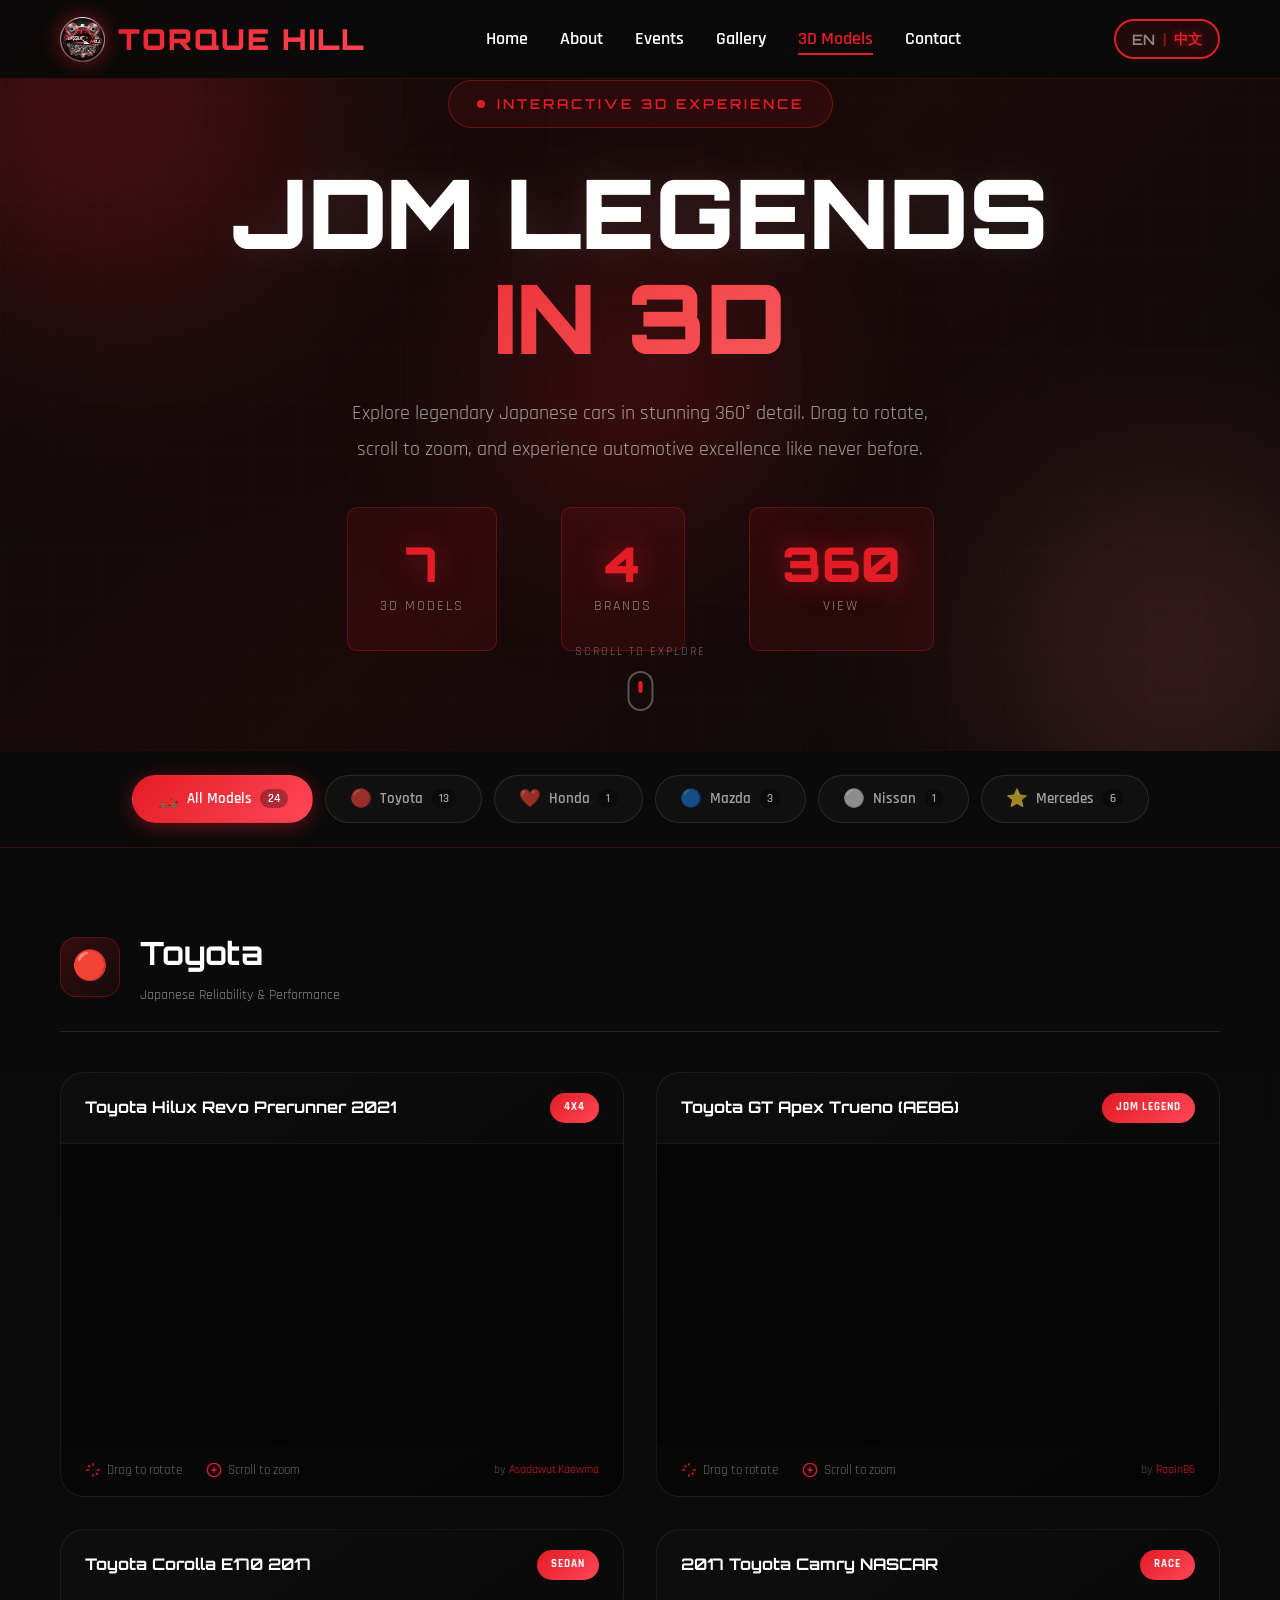
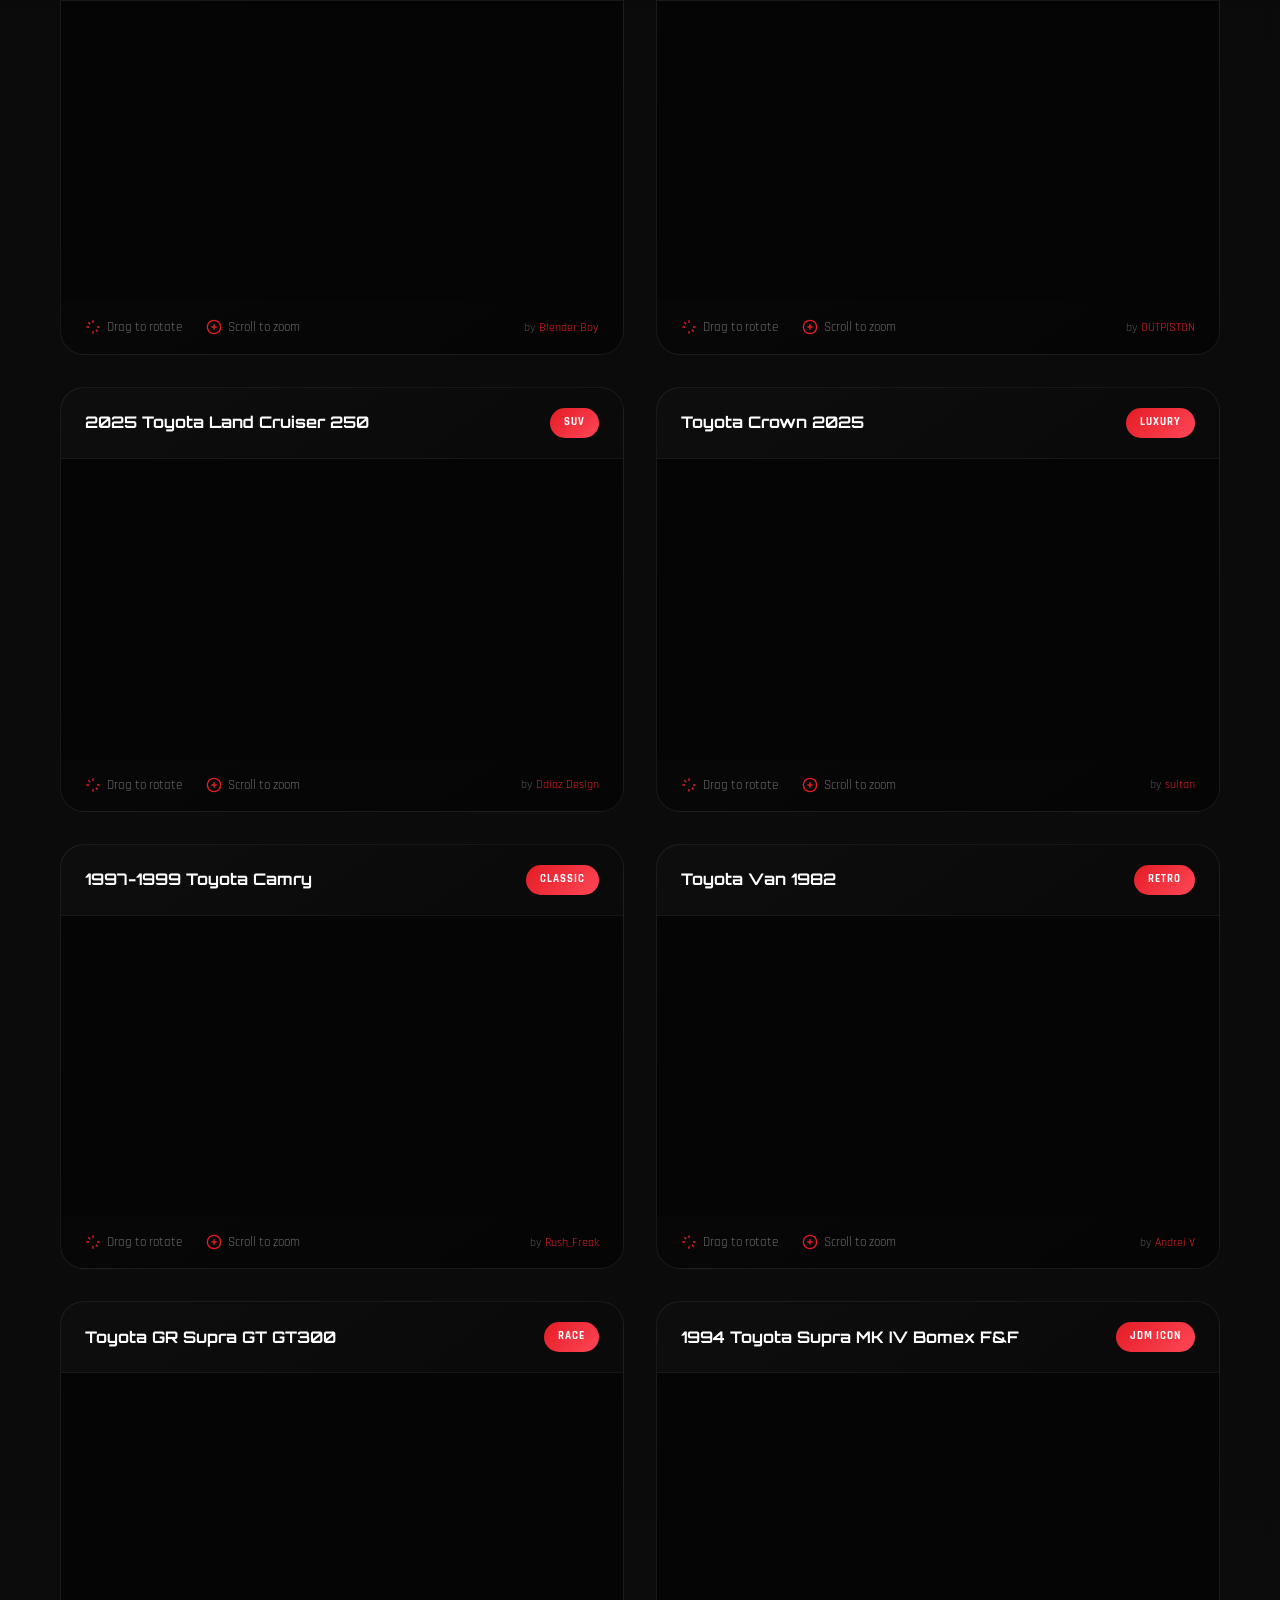
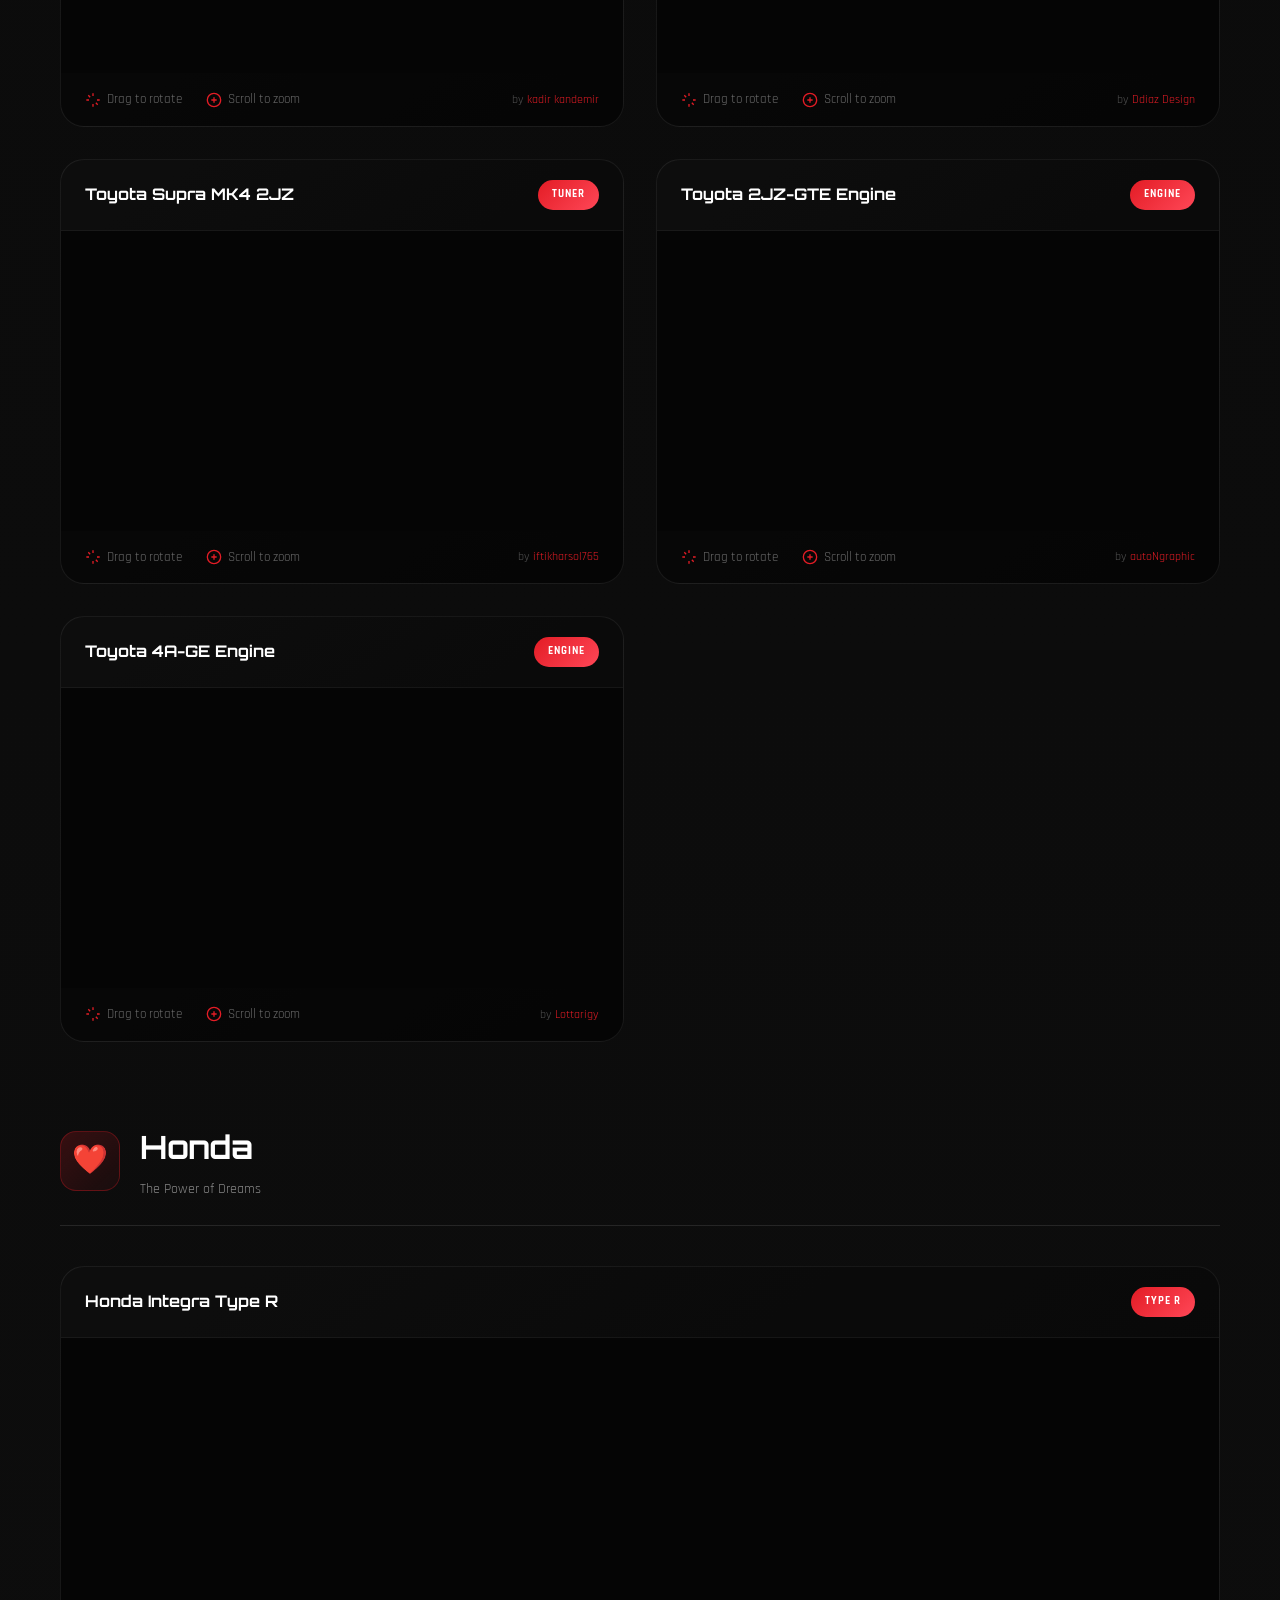
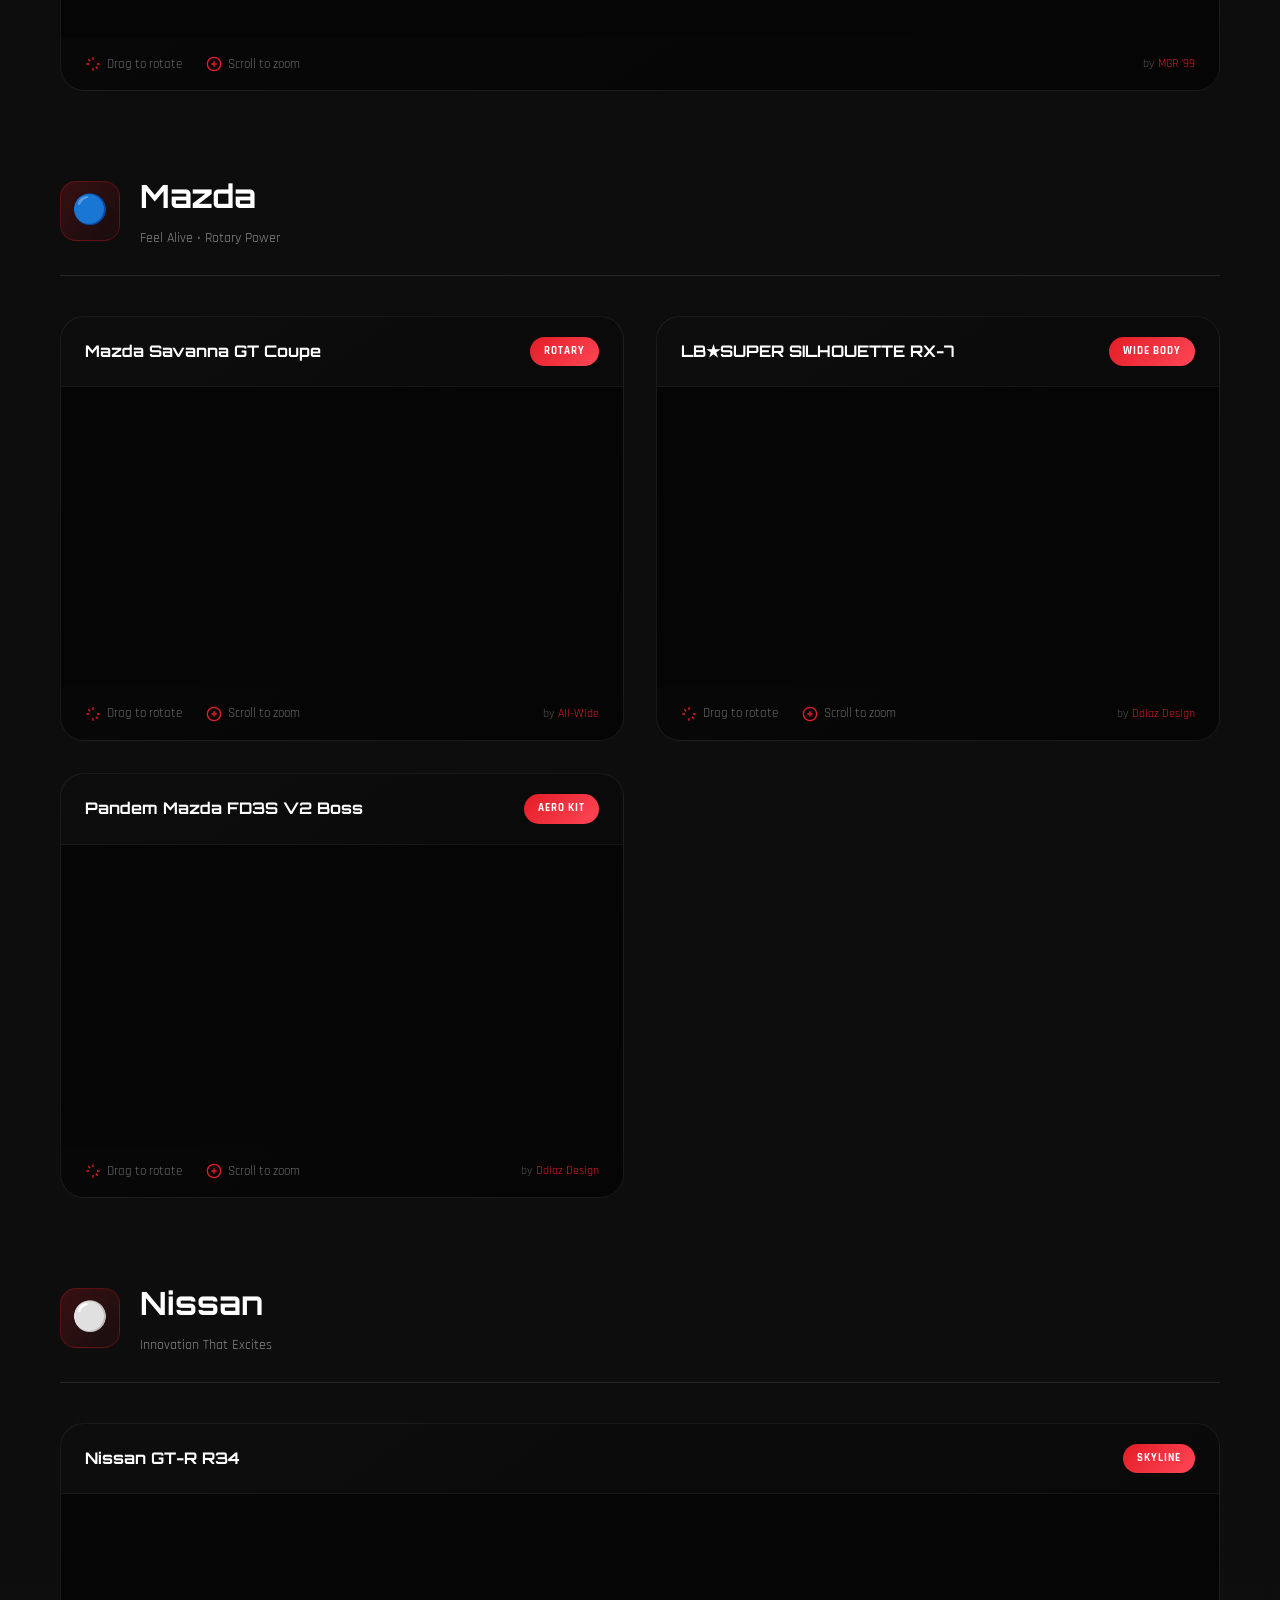
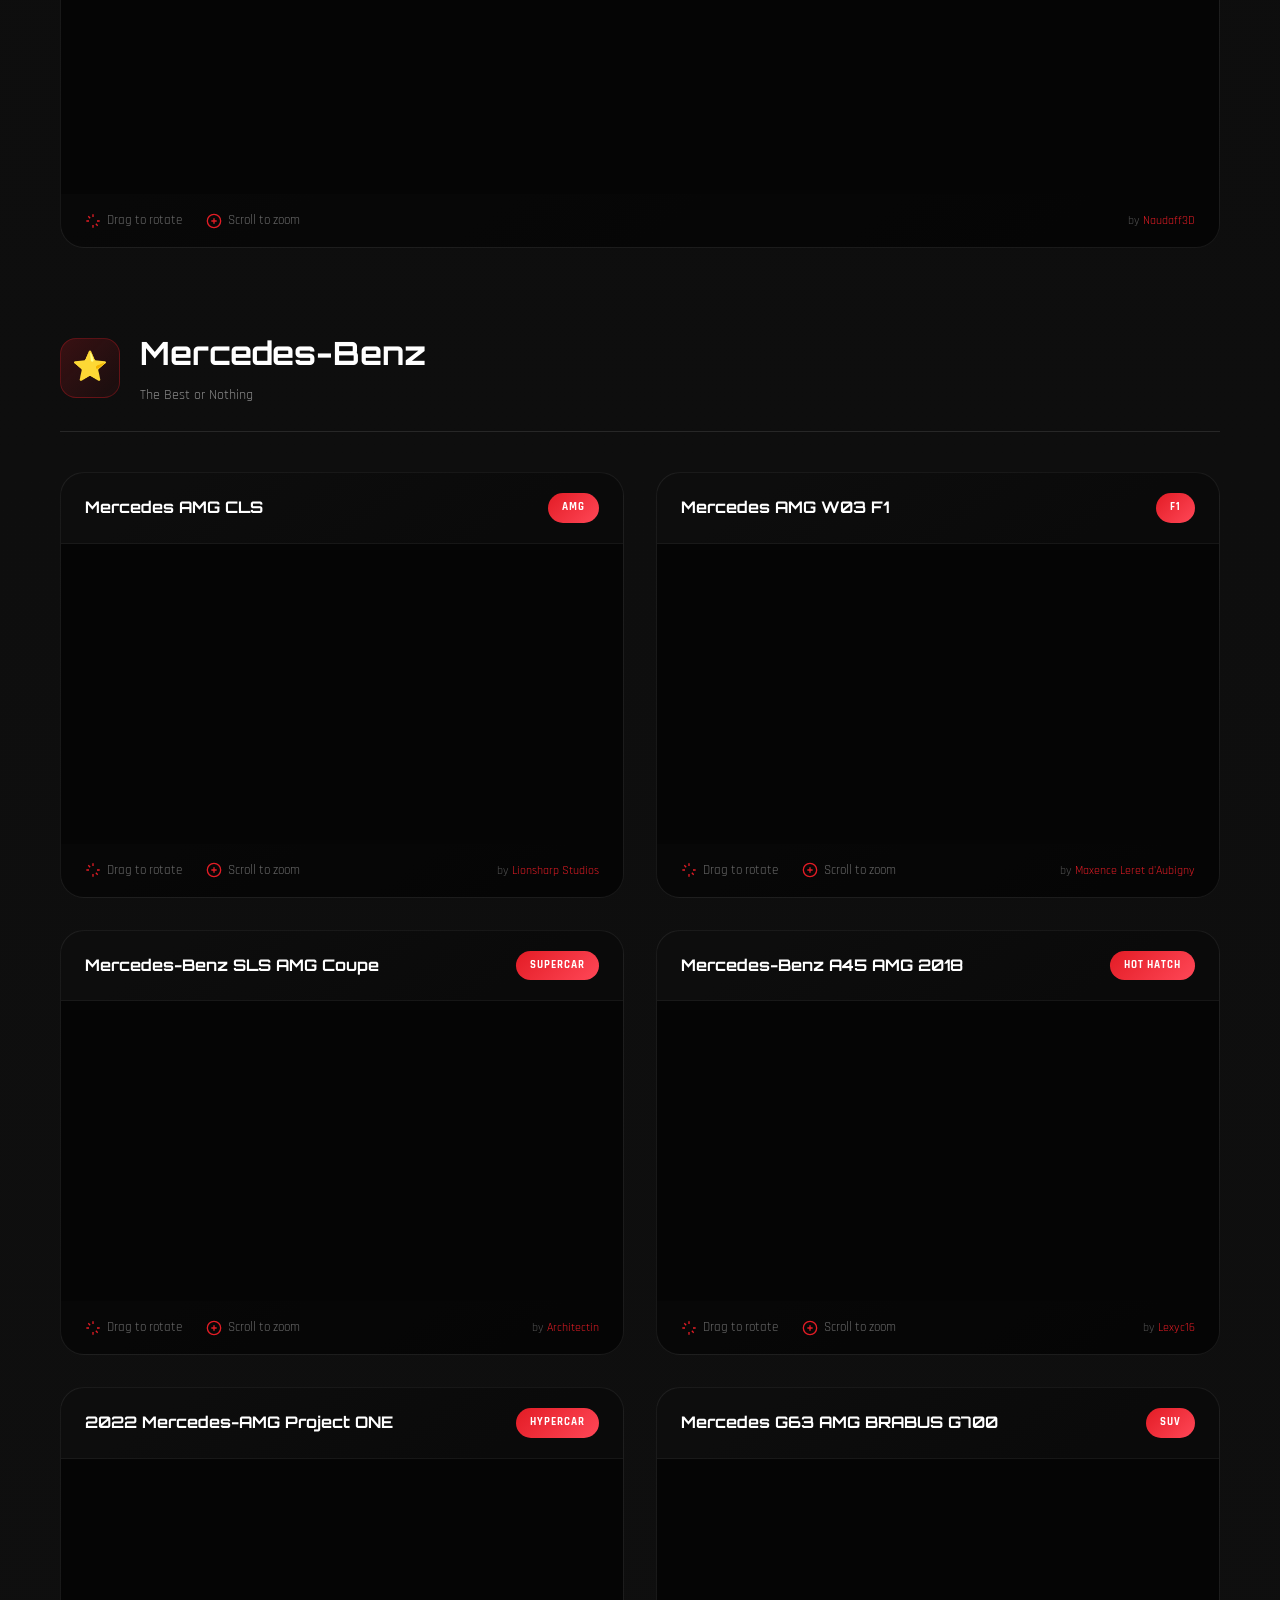
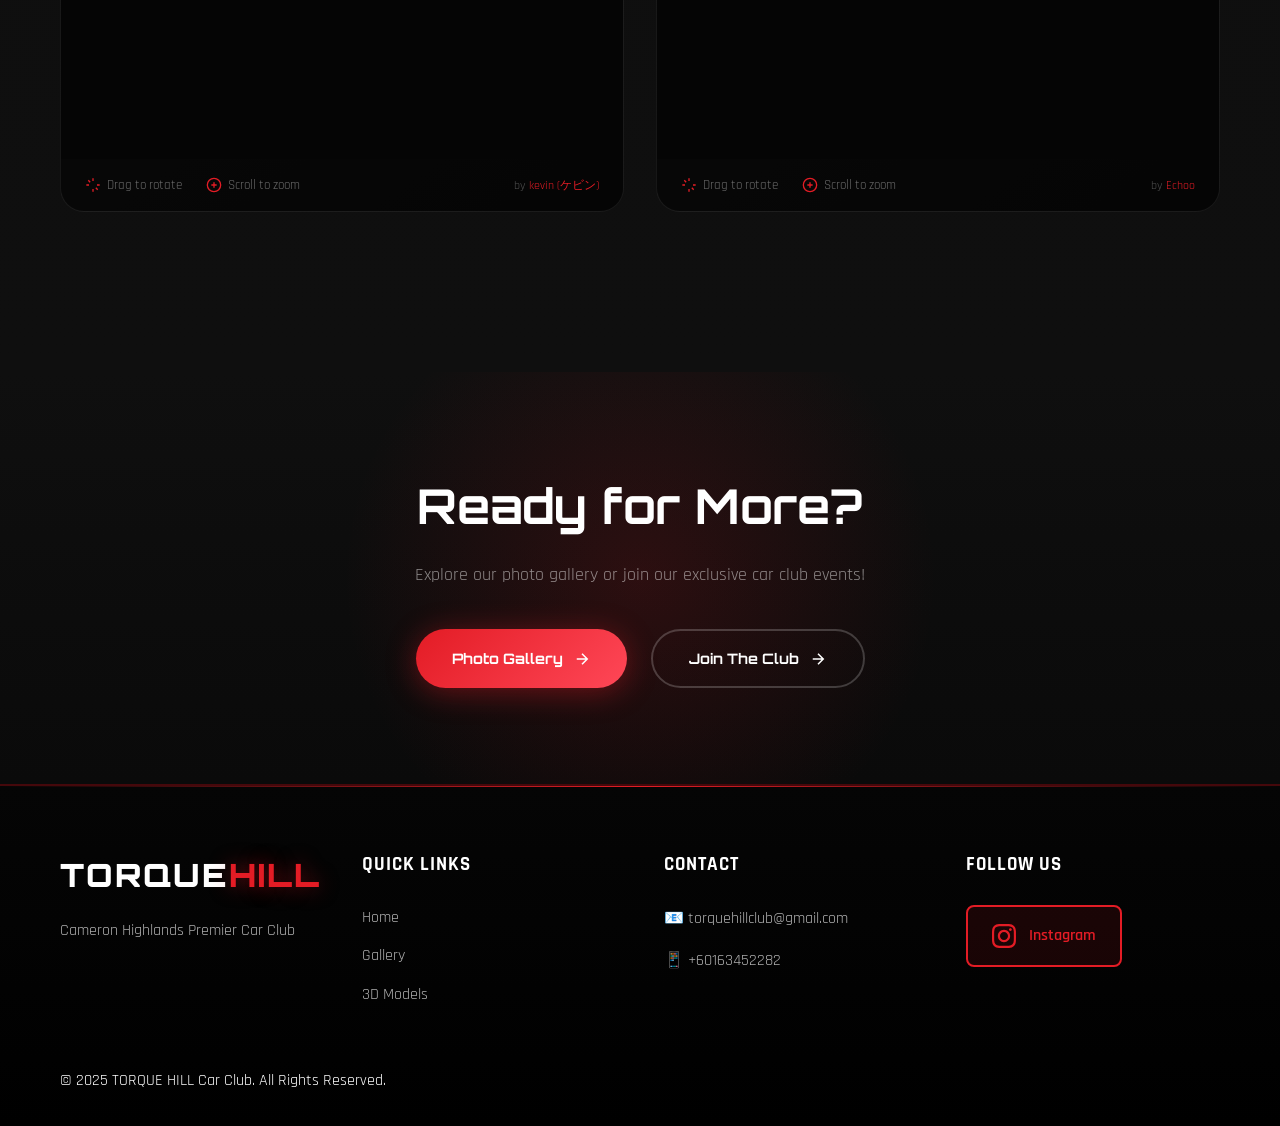
==== 3d-models.html @ bfbdeb3c "Add 24 interactive 3D car models with brand filtering - Added Toyota (13): Hilux, AE86, Corolla, Cam" ====
<!DOCTYPE html>
<html lang="en">
<head>
    <meta charset="UTF-8">
    <meta name="viewport" content="width=device-width, initial-scale=1.0">
    
    <!-- SEO Meta Tags -->
    <title>3D Car Showcase - TORQUE HILL | Cameron Highlands Car Club</title>
    <meta name="description" content="Explore our interactive 3D car models collection. View Toyota, Honda, Mazda, Nissan and more JDM legends in 360° view.">
    <meta name="keywords" content="3D car models, JDM cars, Toyota, Honda, Mazda, Nissan, Torque Hill, Cameron Highlands">
    <meta name="author" content="TORQUE HILL Car Club">
    
    <link rel="icon" type="image/svg+xml" href="favicon.svg">
    <link rel="stylesheet" href="styles.css">
    <link rel="preconnect" href="https://fonts.googleapis.com">
    <link rel="preconnect" href="https://fonts.gstatic.com" crossorigin>
    <link href="https://fonts.googleapis.com/css2?family=Orbitron:wght@400;700;900&family=Rajdhani:wght@300;400;600;700&display=swap" rel="stylesheet">
    
    <style>
        /* 3D Models Page Specific Styles */
        .models-page-hero {
            position: relative;
            min-height: 80vh;
            display: flex;
            align-items: center;
            justify-content: center;
            background: linear-gradient(135deg, #0a0a0a 0%, #1a0a0a 50%, #0a0a0a 100%);
            overflow: hidden;
            padding-top: 80px;
        }

        .hero-cyber-grid {
            position: absolute;
            top: 0;
            left: 0;
            width: 100%;
            height: 100%;
            background-image: 
                linear-gradient(rgba(227, 28, 37, 0.03) 1px, transparent 1px),
                linear-gradient(90deg, rgba(227, 28, 37, 0.03) 1px, transparent 1px);
            background-size: 50px 50px;
            animation: gridMove 20s linear infinite;
            perspective: 500px;
        }

        @keyframes gridMove {
            0% { transform: translateY(0); }
            100% { transform: translateY(50px); }
        }

        .hero-glow-orbs {
            position: absolute;
            top: 0;
            left: 0;
            width: 100%;
            height: 100%;
            pointer-events: none;
        }

        .glow-orb {
            position: absolute;
            border-radius: 50%;
            filter: blur(100px);
            animation: orbFloat 15s ease-in-out infinite;
        }

        .glow-orb-1 {
            width: 600px;
            height: 600px;
            background: radial-gradient(circle, rgba(227, 28, 37, 0.4) 0%, transparent 70%);
            top: -200px;
            left: -200px;
        }

        .glow-orb-2 {
            width: 500px;
            height: 500px;
            background: radial-gradient(circle, rgba(255, 107, 107, 0.3) 0%, transparent 70%);
            bottom: -150px;
            right: -150px;
            animation-delay: -5s;
        }

        .glow-orb-3 {
            width: 300px;
            height: 300px;
            background: radial-gradient(circle, rgba(227, 28, 37, 0.5) 0%, transparent 70%);
            top: 50%;
            left: 50%;
            transform: translate(-50%, -50%);
            animation: orbPulse 4s ease-in-out infinite;
        }

        @keyframes orbFloat {
            0%, 100% { transform: translate(0, 0) scale(1); }
            33% { transform: translate(30px, -30px) scale(1.1); }
            66% { transform: translate(-20px, 20px) scale(0.9); }
        }

        @keyframes orbPulse {
            0%, 100% { opacity: 0.5; transform: translate(-50%, -50%) scale(1); }
            50% { opacity: 0.8; transform: translate(-50%, -50%) scale(1.2); }
        }

        .hero-content-wrapper {
            position: relative;
            z-index: 10;
            text-align: center;
            padding: 0 20px;
        }

        .hero-eyebrow {
            display: inline-flex;
            align-items: center;
            gap: 12px;
            padding: 12px 28px;
            background: rgba(227, 28, 37, 0.1);
            border: 1px solid rgba(227, 28, 37, 0.4);
            border-radius: 100px;
            margin-bottom: 2rem;
            animation: fadeInDown 0.8s ease;
        }

        .eyebrow-dot {
            width: 8px;
            height: 8px;
            background: #e31c25;
            border-radius: 50%;
            animation: dotPulse 2s ease-in-out infinite;
        }

        @keyframes dotPulse {
            0%, 100% { opacity: 1; transform: scale(1); }
            50% { opacity: 0.5; transform: scale(1.3); }
        }

        .hero-eyebrow span {
            font-family: 'Orbitron', sans-serif;
            font-size: 0.85rem;
            font-weight: 600;
            color: #e31c25;
            letter-spacing: 3px;
            text-transform: uppercase;
        }

        .hero-main-title {
            font-family: 'Orbitron', sans-serif;
            font-size: clamp(3rem, 8vw, 6rem);
            font-weight: 900;
            line-height: 1.1;
            margin-bottom: 1.5rem;
            animation: fadeInUp 0.8s ease 0.2s backwards;
        }

        .hero-main-title .line-1 {
            display: block;
            color: #fff;
            text-shadow: 0 0 40px rgba(255, 255, 255, 0.1);
        }

        .hero-main-title .line-2 {
            display: block;
            background: linear-gradient(135deg, #e31c25 0%, #ff6b6b 50%, #e31c25 100%);
            -webkit-background-clip: text;
            -webkit-text-fill-color: transparent;
            background-clip: text;
            background-size: 200% auto;
            animation: gradientShift 3s ease-in-out infinite;
        }

        @keyframes gradientShift {
            0%, 100% { background-position: 0% center; }
            50% { background-position: 100% center; }
        }

        .hero-description {
            font-size: 1.25rem;
            color: rgba(255, 255, 255, 0.6);
            max-width: 600px;
            margin: 0 auto 2.5rem;
            line-height: 1.8;
            animation: fadeInUp 0.8s ease 0.4s backwards;
        }

        .hero-stats {
            display: flex;
            justify-content: center;
            gap: 4rem;
            animation: fadeInUp 0.8s ease 0.6s backwards;
        }

        .stat-item {
            text-align: center;
        }

        .stat-number {
            font-family: 'Orbitron', sans-serif;
            font-size: 3rem;
            font-weight: 900;
            color: #e31c25;
            line-height: 1;
            text-shadow: 0 0 30px rgba(227, 28, 37, 0.5);
        }

        .stat-label {
            font-size: 0.85rem;
            color: rgba(255, 255, 255, 0.5);
            text-transform: uppercase;
            letter-spacing: 2px;
            margin-top: 8px;
        }

        .scroll-indicator-3d {
            position: absolute;
            bottom: 40px;
            left: 50%;
            transform: translateX(-50%);
            display: flex;
            flex-direction: column;
            align-items: center;
            gap: 10px;
            animation: bounce 2s ease-in-out infinite;
        }

        .scroll-indicator-3d span {
            font-size: 0.75rem;
            color: rgba(255, 255, 255, 0.4);
            text-transform: uppercase;
            letter-spacing: 2px;
        }

        .scroll-indicator-3d .mouse {
            width: 26px;
            height: 40px;
            border: 2px solid rgba(255, 255, 255, 0.3);
            border-radius: 20px;
            position: relative;
        }

        .scroll-indicator-3d .wheel {
            width: 4px;
            height: 8px;
            background: #e31c25;
            border-radius: 2px;
            position: absolute;
            top: 8px;
            left: 50%;
            transform: translateX(-50%);
            animation: scrollWheel 2s ease-in-out infinite;
        }

        @keyframes scrollWheel {
            0%, 100% { opacity: 1; transform: translateX(-50%) translateY(0); }
            50% { opacity: 0.3; transform: translateX(-50%) translateY(10px); }
        }

        @keyframes bounce {
            0%, 100% { transform: translateX(-50%) translateY(0); }
            50% { transform: translateX(-50%) translateY(-10px); }
        }

        /* Filter Section */
        .filter-section {
            padding: 0;
            background: #0a0a0a;
            position: sticky;
            top: 70px;
            z-index: 100;
            border-bottom: 1px solid rgba(227, 28, 37, 0.2);
        }

        .filter-container {
            display: flex;
            justify-content: center;
            padding: 1.5rem 0;
            overflow-x: auto;
            -webkit-overflow-scrolling: touch;
        }

        .filter-container::-webkit-scrollbar {
            display: none;
        }

        .filter-pills {
            display: flex;
            gap: 12px;
            padding: 0 20px;
        }

        .filter-pill {
            display: flex;
            align-items: center;
            gap: 8px;
            padding: 12px 24px;
            background: rgba(255, 255, 255, 0.03);
            border: 1px solid rgba(255, 255, 255, 0.1);
            border-radius: 100px;
            color: rgba(255, 255, 255, 0.6);
            font-family: 'Rajdhani', sans-serif;
            font-size: 0.95rem;
            font-weight: 600;
            cursor: pointer;
            transition: all 0.3s ease;
            white-space: nowrap;
        }

        .filter-pill:hover {
            background: rgba(227, 28, 37, 0.1);
            border-color: rgba(227, 28, 37, 0.3);
            color: #fff;
        }

        .filter-pill.active {
            background: linear-gradient(135deg, #e31c25, #ff4757);
            border-color: transparent;
            color: #fff;
            box-shadow: 0 4px 20px rgba(227, 28, 37, 0.4);
        }

        .filter-pill .pill-icon {
            font-size: 1.1rem;
        }

        .filter-pill .pill-count {
            padding: 2px 8px;
            background: rgba(0, 0, 0, 0.3);
            border-radius: 20px;
            font-size: 0.75rem;
        }

        /* Models Showcase Section */
        .models-showcase {
            padding: 5rem 0;
            background: linear-gradient(180deg, #0a0a0a 0%, #0f0f0f 100%);
            min-height: 100vh;
        }

        .brand-category {
            margin-bottom: 5rem;
            animation: fadeInUp 0.6s ease backwards;
        }

        .brand-header {
            display: flex;
            align-items: center;
            gap: 20px;
            margin-bottom: 2.5rem;
            padding-bottom: 1.5rem;
            border-bottom: 1px solid rgba(255, 255, 255, 0.1);
        }

        .brand-icon {
            width: 60px;
            height: 60px;
            display: flex;
            align-items: center;
            justify-content: center;
            background: linear-gradient(135deg, rgba(227, 28, 37, 0.2), rgba(227, 28, 37, 0.05));
            border: 1px solid rgba(227, 28, 37, 0.3);
            border-radius: 16px;
            font-size: 1.8rem;
        }

        .brand-info h2 {
            font-family: 'Orbitron', sans-serif;
            font-size: 2rem;
            font-weight: 700;
            color: #fff;
            margin-bottom: 5px;
        }

        .brand-info p {
            font-size: 0.9rem;
            color: rgba(255, 255, 255, 0.5);
        }

        .models-flex {
            display: grid;
            grid-template-columns: repeat(auto-fit, minmax(500px, 1fr));
            gap: 2rem;
        }

        .model-showcase-card {
            position: relative;
            background: linear-gradient(145deg, rgba(20, 20, 20, 0.9), rgba(10, 10, 10, 0.9));
            border-radius: 24px;
            overflow: hidden;
            border: 1px solid rgba(255, 255, 255, 0.05);
            transition: all 0.5s cubic-bezier(0.4, 0, 0.2, 1);
        }

        .model-showcase-card::before {
            content: '';
            position: absolute;
            top: 0;
            left: 0;
            right: 0;
            height: 3px;
            background: linear-gradient(90deg, transparent, #e31c25, transparent);
            opacity: 0;
            transition: opacity 0.3s ease;
        }

        .model-showcase-card:hover {
            transform: translateY(-8px);
            border-color: rgba(227, 28, 37, 0.3);
            box-shadow: 
                0 25px 50px rgba(0, 0, 0, 0.5),
                0 0 100px rgba(227, 28, 37, 0.1);
        }

        .model-showcase-card:hover::before {
            opacity: 1;
        }

        .card-top-bar {
            display: flex;
            justify-content: space-between;
            align-items: center;
            padding: 1.25rem 1.5rem;
            background: rgba(0, 0, 0, 0.3);
            border-bottom: 1px solid rgba(255, 255, 255, 0.05);
        }

        .card-title {
            font-family: 'Orbitron', sans-serif;
            font-size: 1rem;
            font-weight: 700;
            color: #fff;
        }

        .card-badge {
            padding: 6px 14px;
            background: linear-gradient(135deg, #e31c25, #ff4757);
            border-radius: 100px;
            font-size: 0.7rem;
            font-weight: 700;
            color: #fff;
            text-transform: uppercase;
            letter-spacing: 1px;
        }

        .card-viewer {
            position: relative;
            height: 300px;
            background: #050505;
        }

        .card-viewer iframe {
            width: 100%;
            height: 100%;
            border: none;
        }

        .card-bottom-bar {
            display: flex;
            justify-content: space-between;
            align-items: center;
            padding: 1rem 1.5rem;
            background: rgba(0, 0, 0, 0.5);
        }

        .interaction-hints {
            display: flex;
            gap: 1.5rem;
        }

        .hint {
            display: flex;
            align-items: center;
            gap: 6px;
            font-size: 0.8rem;
            color: rgba(255, 255, 255, 0.4);
        }

        .hint svg {
            width: 16px;
            height: 16px;
            stroke: #e31c25;
        }

        .model-credit-link {
            font-size: 0.75rem;
            color: rgba(255, 255, 255, 0.3);
        }

        .model-credit-link a {
            color: #e31c25;
            text-decoration: none;
            transition: color 0.3s ease;
        }

        .model-credit-link a:hover {
            color: #ff6b6b;
        }

        /* CTA Section */
        .models-cta-section {
            padding: 6rem 0;
            background: linear-gradient(180deg, #0f0f0f 0%, #0a0a0a 100%);
            position: relative;
            overflow: hidden;
        }

        .cta-glow {
            position: absolute;
            width: 600px;
            height: 600px;
            background: radial-gradient(circle, rgba(227, 28, 37, 0.15) 0%, transparent 70%);
            top: 50%;
            left: 50%;
            transform: translate(-50%, -50%);
            pointer-events: none;
        }

        .cta-wrapper {
            position: relative;
            z-index: 2;
            text-align: center;
        }

        .cta-wrapper h2 {
            font-family: 'Orbitron', sans-serif;
            font-size: clamp(2rem, 4vw, 3rem);
            font-weight: 700;
            color: #fff;
            margin-bottom: 1rem;
        }

        .cta-wrapper p {
            font-size: 1.1rem;
            color: rgba(255, 255, 255, 0.5);
            margin-bottom: 2.5rem;
        }

        .cta-links {
            display: flex;
            justify-content: center;
            gap: 1.5rem;
            flex-wrap: wrap;
        }

        .cta-link {
            display: inline-flex;
            align-items: center;
            gap: 10px;
            padding: 16px 36px;
            border-radius: 100px;
            font-family: 'Orbitron', sans-serif;
            font-size: 0.9rem;
            font-weight: 700;
            text-decoration: none;
            transition: all 0.4s ease;
        }

        .cta-link-primary {
            background: linear-gradient(135deg, #e31c25, #ff4757);
            color: #fff;
            box-shadow: 0 4px 30px rgba(227, 28, 37, 0.4);
        }

        .cta-link-primary:hover {
            transform: translateY(-3px);
            box-shadow: 0 8px 40px rgba(227, 28, 37, 0.5);
        }

        .cta-link-secondary {
            background: transparent;
            border: 2px solid rgba(255, 255, 255, 0.2);
            color: #fff;
        }

        .cta-link-secondary:hover {
            border-color: #e31c25;
            background: rgba(227, 28, 37, 0.1);
        }

        .cta-link svg {
            width: 18px;
            height: 18px;
            transition: transform 0.3s ease;
        }

        .cta-link:hover svg {
            transform: translateX(4px);
        }

        /* Responsive */
        @media (max-width: 1024px) {
            .models-flex {
                grid-template-columns: 1fr;
            }
        }

        @media (max-width: 768px) {
            .hero-stats {
                gap: 2rem;
            }
            
            .stat-number {
                font-size: 2rem;
            }
            
            .models-flex {
                grid-template-columns: 1fr;
            }
            
            .card-viewer {
                height: 250px;
            }
            
            .interaction-hints {
                display: none;
            }
            
            .filter-pill {
                padding: 10px 18px;
                font-size: 0.85rem;
            }
        }

        @keyframes fadeInDown {
            from {
                opacity: 0;
                transform: translateY(-30px);
            }
            to {
                opacity: 1;
                transform: translateY(0);
            }
        }

        @keyframes fadeInUp {
            from {
                opacity: 0;
                transform: translateY(30px);
            }
            to {
                opacity: 1;
                transform: translateY(0);
            }
        }
    </style>
</head>
<body>
    <!-- Navigation -->
    <nav class="navbar">
        <div class="container">
            <div class="nav-brand">
                <img src="media/torque.png" alt="Torque Hill Logo" class="logo">
                <span>TORQUE HILL</span>
            </div>
            <ul class="nav-menu">
                <li><a href="index.html" data-en="Home" data-zh="首页">Home</a></li>
                <li><a href="index.html#about" data-en="About" data-zh="关于">About</a></li>
                <li><a href="index.html#events" data-en="Events" data-zh="活动">Events</a></li>
                <li><a href="gallery.html" data-en="Gallery" data-zh="画廊">Gallery</a></li>
                <li><a href="3d-models.html" class="active" data-en="3D Models" data-zh="3D模型">3D Models</a></li>
                <li><a href="index.html#contact" data-en="Contact" data-zh="联系">Contact</a></li>
            </ul>
            <div class="nav-controls">
                <button class="language-toggle" id="langToggle" aria-label="Toggle Language">
                    <span class="lang-text">EN</span>
                    <span class="lang-separator">|</span>
                    <span class="lang-text active">中文</span>
                </button>
                <div class="hamburger">
                    <span></span>
                    <span></span>
                    <span></span>
                </div>
            </div>
        </div>
    </nav>

    <!-- Hero Section -->
    <section class="models-page-hero">
        <div class="hero-cyber-grid"></div>
        <div class="hero-glow-orbs">
            <div class="glow-orb glow-orb-1"></div>
            <div class="glow-orb glow-orb-2"></div>
            <div class="glow-orb glow-orb-3"></div>
        </div>
        
        <div class="hero-content-wrapper">
            <div class="hero-eyebrow">
                <span class="eyebrow-dot"></span>
                <span data-en="INTERACTIVE 3D EXPERIENCE" data-zh="互动3D体验">INTERACTIVE 3D EXPERIENCE</span>
            </div>
            
            <h1 class="hero-main-title">
                <span class="line-1" data-en="JDM LEGENDS" data-zh="JDM传奇">JDM LEGENDS</span>
                <span class="line-2" data-en="IN 3D" data-zh="3D展示">IN 3D</span>
            </h1>
            
            <p class="hero-description" data-en="Explore legendary Japanese cars in stunning 360° detail. Drag to rotate, scroll to zoom, and experience automotive excellence like never before." data-zh="以惊人的360°细节探索传奇日本汽车。拖动旋转，滚动缩放，体验前所未有的汽车卓越。">
                Explore legendary Japanese cars in stunning 360° detail. Drag to rotate, scroll to zoom, and experience automotive excellence like never before.
            </p>
            
            <div class="hero-stats">
                <div class="stat-item">
                    <div class="stat-number">7</div>
                    <div class="stat-label" data-en="3D Models" data-zh="3D模型">3D Models</div>
                </div>
                <div class="stat-item">
                    <div class="stat-number">4</div>
                    <div class="stat-label" data-en="Brands" data-zh="品牌">Brands</div>
                </div>
                <div class="stat-item">
                    <div class="stat-number">360°</div>
                    <div class="stat-label" data-en="View" data-zh="视角">View</div>
                </div>
            </div>
        </div>
        
        <div class="scroll-indicator-3d">
            <span data-en="Scroll to explore" data-zh="向下滚动探索">Scroll to explore</span>
            <div class="mouse">
                <div class="wheel"></div>
            </div>
        </div>
    </section>

    <!-- Filter Section -->
    <section class="filter-section">
        <div class="filter-container">
            <div class="filter-pills">
                <button class="filter-pill active" data-filter="all">
                    <span class="pill-icon">🏎️</span>
                    <span data-en="All Models" data-zh="所有模型">All Models</span>
                    <span class="pill-count">24</span>
                </button>
                <button class="filter-pill" data-filter="toyota">
                    <span class="pill-icon">🔴</span>
                    <span>Toyota</span>
                    <span class="pill-count">13</span>
                </button>
                <button class="filter-pill" data-filter="honda">
                    <span class="pill-icon">❤️</span>
                    <span>Honda</span>
                    <span class="pill-count">1</span>
                </button>
                <button class="filter-pill" data-filter="mazda">
                    <span class="pill-icon">🔵</span>
                    <span>Mazda</span>
                    <span class="pill-count">3</span>
                </button>
                <button class="filter-pill" data-filter="nissan">
                    <span class="pill-icon">⚪</span>
                    <span>Nissan</span>
                    <span class="pill-count">1</span>
                </button>
                <button class="filter-pill" data-filter="mercedes">
                    <span class="pill-icon">⭐</span>
                    <span>Mercedes</span>
                    <span class="pill-count">6</span>
                </button>
            </div>
        </div>
    </section>

    <!-- Models Showcase -->
    <section class="models-showcase">
        <div class="container">
            
            <!-- Toyota -->
            <div class="brand-category" data-brand="toyota">
                <div class="brand-header">
                    <div class="brand-icon">🔴</div>
                    <div class="brand-info">
                        <h2>Toyota</h2>
                        <p data-en="Japanese Reliability & Performance" data-zh="日本可靠性与性能">Japanese Reliability & Performance</p>
                    </div>
                </div>
                <div class="models-flex">
                    <!-- Hilux -->
                    <div class="model-showcase-card" data-brand="toyota">
                        <div class="card-top-bar">
                            <span class="card-title">Toyota Hilux Revo Prerunner 2021</span>
                            <span class="card-badge">4x4</span>
                        </div>
                        <div class="card-viewer">
                            <iframe 
                                title="Toyota Hilux" 
                                loading="lazy"
                                allow="autoplay; fullscreen; xr-spatial-tracking" 
                                src="https://sketchfab.com/models/04ae6d8e07e84f55a9e1d7e3261be171/embed?autospin=1&autostart=1&preload=1&ui_theme=dark&ui_infos=0&ui_controls=0&ui_stop=0&ui_inspector=0&ui_watermark_link=0&ui_watermark=0&ui_hint=0&ui_ar=0&ui_help=0&ui_settings=0&ui_vr=0&ui_fullscreen=0&ui_annotations=0&dnt=1">
                            </iframe>
                        </div>
                        <div class="card-bottom-bar">
                            <div class="interaction-hints">
                                <span class="hint">
                                    <svg viewBox="0 0 24 24" fill="none" stroke="currentColor" stroke-width="2"><path d="M12 2v4M12 18v4M4.93 4.93l2.83 2.83M16.24 16.24l2.83 2.83M2 12h4M18 12h4"/></svg>
                                    Drag to rotate
                                </span>
                                <span class="hint">
                                    <svg viewBox="0 0 24 24" fill="none" stroke="currentColor" stroke-width="2"><circle cx="12" cy="12" r="10"/><path d="M12 8v8M8 12h8"/></svg>
                                    Scroll to zoom
                                </span>
                            </div>
                            <span class="model-credit-link">by <a href="https://sketchfab.com/Asadawut.Kaewma" target="_blank">Asadawut.Kaewma</a></span>
                        </div>
                    </div>

                    <!-- AE86 -->
                    <div class="model-showcase-card" data-brand="toyota">
                        <div class="card-top-bar">
                            <span class="card-title">Toyota GT Apex Trueno (AE86)</span>
                            <span class="card-badge">JDM Legend</span>
                        </div>
                        <div class="card-viewer">
                            <iframe 
                                title="Toyota AE86" 
                                loading="lazy"
                                allow="autoplay; fullscreen; xr-spatial-tracking" 
                                src="https://sketchfab.com/models/552435085b5a4e20a0e89150c3c0f292/embed?autospin=1&autostart=1&preload=1&ui_theme=dark&ui_infos=0&ui_controls=0&ui_stop=0&ui_inspector=0&ui_watermark_link=0&ui_watermark=0&ui_hint=0&ui_ar=0&ui_help=0&ui_settings=0&ui_vr=0&ui_fullscreen=0&ui_annotations=0&dnt=1">
                            </iframe>
                        </div>
                        <div class="card-bottom-bar">
                            <div class="interaction-hints">
                                <span class="hint">
                                    <svg viewBox="0 0 24 24" fill="none" stroke="currentColor" stroke-width="2"><path d="M12 2v4M12 18v4M4.93 4.93l2.83 2.83M16.24 16.24l2.83 2.83M2 12h4M18 12h4"/></svg>
                                    Drag to rotate
                                </span>
                                <span class="hint">
                                    <svg viewBox="0 0 24 24" fill="none" stroke="currentColor" stroke-width="2"><circle cx="12" cy="12" r="10"/><path d="M12 8v8M8 12h8"/></svg>
                                    Scroll to zoom
                                </span>
                            </div>
                            <span class="model-credit-link">by <a href="https://sketchfab.com/Raain86" target="_blank">Raain86</a></span>
                        </div>
                    </div>

                    <!-- Toyota Corolla E170 2017 -->
                    <div class="model-showcase-card" data-brand="toyota">
                        <div class="card-top-bar">
                            <span class="card-title">Toyota Corolla E170 2017</span>
                            <span class="card-badge">Sedan</span>
                        </div>
                        <div class="card-viewer">
                            <iframe 
                                title="Toyota Corolla E170 2017" 
                                loading="lazy"
                                allow="autoplay; fullscreen; xr-spatial-tracking" 
                                src="https://sketchfab.com/models/d87af59849814c5cb35a0c233f2c2f19/embed?autospin=1&autostart=1&preload=1&ui_theme=dark&ui_infos=0&ui_controls=0&ui_stop=0&ui_inspector=0&ui_watermark_link=0&ui_watermark=0&ui_hint=0&ui_ar=0&ui_help=0&ui_settings=0&ui_vr=0&ui_fullscreen=0&ui_annotations=0&dnt=1">
                            </iframe>
                        </div>
                        <div class="card-bottom-bar">
                            <div class="interaction-hints">
                                <span class="hint">
                                    <svg viewBox="0 0 24 24" fill="none" stroke="currentColor" stroke-width="2"><path d="M12 2v4M12 18v4M4.93 4.93l2.83 2.83M16.24 16.24l2.83 2.83M2 12h4M18 12h4"/></svg>
                                    Drag to rotate
                                </span>
                                <span class="hint">
                                    <svg viewBox="0 0 24 24" fill="none" stroke="currentColor" stroke-width="2"><circle cx="12" cy="12" r="10"/><path d="M12 8v8M8 12h8"/></svg>
                                    Scroll to zoom
                                </span>
                            </div>
                            <span class="model-credit-link">by <a href="https://sketchfab.com/Blender_Boy1" target="_blank">Blender Boy</a></span>
                        </div>
                    </div>

                    <!-- Toyota Camry NASCAR -->
                    <div class="model-showcase-card" data-brand="toyota">
                        <div class="card-top-bar">
                            <span class="card-title">2017 Toyota Camry NASCAR</span>
                            <span class="card-badge">Race</span>
                        </div>
                        <div class="card-viewer">
                            <iframe 
                                title="2017 Toyota Camry NASCAR" 
                                loading="lazy"
                                allow="autoplay; fullscreen; xr-spatial-tracking" 
                                src="https://sketchfab.com/models/47acf28324194731a3d317d55187248d/embed?autospin=1&autostart=1&preload=1&ui_theme=dark&ui_infos=0&ui_controls=0&ui_stop=0&ui_inspector=0&ui_watermark_link=0&ui_watermark=0&ui_hint=0&ui_ar=0&ui_help=0&ui_settings=0&ui_vr=0&ui_fullscreen=0&ui_annotations=0&dnt=1">
                            </iframe>
                        </div>
                        <div class="card-bottom-bar">
                            <div class="interaction-hints">
                                <span class="hint">
                                    <svg viewBox="0 0 24 24" fill="none" stroke="currentColor" stroke-width="2"><path d="M12 2v4M12 18v4M4.93 4.93l2.83 2.83M16.24 16.24l2.83 2.83M2 12h4M18 12h4"/></svg>
                                    Drag to rotate
                                </span>
                                <span class="hint">
                                    <svg viewBox="0 0 24 24" fill="none" stroke="currentColor" stroke-width="2"><circle cx="12" cy="12" r="10"/><path d="M12 8v8M8 12h8"/></svg>
                                    Scroll to zoom
                                </span>
                            </div>
                            <span class="model-credit-link">by <a href="https://sketchfab.com/outpiston" target="_blank">OUTPISTON</a></span>
                        </div>
                    </div>

                    <!-- Toyota Land Cruiser 250 -->
                    <div class="model-showcase-card" data-brand="toyota">
                        <div class="card-top-bar">
                            <span class="card-title">2025 Toyota Land Cruiser 250</span>
                            <span class="card-badge">SUV</span>
                        </div>
                        <div class="card-viewer">
                            <iframe 
                                title="2025 Toyota Land Cruiser 250" 
                                loading="lazy"
                                allow="autoplay; fullscreen; xr-spatial-tracking" 
                                src="https://sketchfab.com/models/b53e78d5e3474474a788e7ef4deccda0/embed?autospin=1&autostart=1&preload=1&ui_theme=dark&ui_infos=0&ui_controls=0&ui_stop=0&ui_inspector=0&ui_watermark_link=0&ui_watermark=0&ui_hint=0&ui_ar=0&ui_help=0&ui_settings=0&ui_vr=0&ui_fullscreen=0&ui_annotations=0&dnt=1">
                            </iframe>
                        </div>
                        <div class="card-bottom-bar">
                            <div class="interaction-hints">
                                <span class="hint">
                                    <svg viewBox="0 0 24 24" fill="none" stroke="currentColor" stroke-width="2"><path d="M12 2v4M12 18v4M4.93 4.93l2.83 2.83M16.24 16.24l2.83 2.83M2 12h4M18 12h4"/></svg>
                                    Drag to rotate
                                </span>
                                <span class="hint">
                                    <svg viewBox="0 0 24 24" fill="none" stroke="currentColor" stroke-width="2"><circle cx="12" cy="12" r="10"/><path d="M12 8v8M8 12h8"/></svg>
                                    Scroll to zoom
                                </span>
                            </div>
                            <span class="model-credit-link">by <a href="https://sketchfab.com/ddiaz-design" target="_blank">Ddiaz Design</a></span>
                        </div>
                    </div>

                    <!-- Toyota Crown 2025 -->
                    <div class="model-showcase-card" data-brand="toyota">
                        <div class="card-top-bar">
                            <span class="card-title">Toyota Crown 2025</span>
                            <span class="card-badge">Luxury</span>
                        </div>
                        <div class="card-viewer">
                            <iframe 
                                title="Toyota Crown 2025" 
                                loading="lazy"
                                allow="autoplay; fullscreen; xr-spatial-tracking" 
                                src="https://sketchfab.com/models/9f48fc0a66e44a69a09fda2f864e5944/embed?autospin=1&autostart=1&preload=1&ui_theme=dark&ui_infos=0&ui_controls=0&ui_stop=0&ui_inspector=0&ui_watermark_link=0&ui_watermark=0&ui_hint=0&ui_ar=0&ui_help=0&ui_settings=0&ui_vr=0&ui_fullscreen=0&ui_annotations=0&dnt=1">
                            </iframe>
                        </div>
                        <div class="card-bottom-bar">
                            <div class="interaction-hints">
                                <span class="hint">
                                    <svg viewBox="0 0 24 24" fill="none" stroke="currentColor" stroke-width="2"><path d="M12 2v4M12 18v4M4.93 4.93l2.83 2.83M16.24 16.24l2.83 2.83M2 12h4M18 12h4"/></svg>
                                    Drag to rotate
                                </span>
                                <span class="hint">
                                    <svg viewBox="0 0 24 24" fill="none" stroke="currentColor" stroke-width="2"><circle cx="12" cy="12" r="10"/><path d="M12 8v8M8 12h8"/></svg>
                                    Scroll to zoom
                                </span>
                            </div>
                            <span class="model-credit-link">by <a href="https://sketchfab.com/s122" target="_blank">sultan</a></span>
                        </div>
                    </div>

                    <!-- 1997-1999 Toyota Camry -->
                    <div class="model-showcase-card" data-brand="toyota">
                        <div class="card-top-bar">
                            <span class="card-title">1997-1999 Toyota Camry</span>
                            <span class="card-badge">Classic</span>
                        </div>
                        <div class="card-viewer">
                            <iframe 
                                title="1997-1999 Toyota Camry" 
                                loading="lazy"
                                allow="autoplay; fullscreen; xr-spatial-tracking" 
                                src="https://sketchfab.com/models/f0dc4610ad3d49d69a24e3404995ab44/embed?autospin=1&autostart=1&preload=1&ui_theme=dark&ui_infos=0&ui_controls=0&ui_stop=0&ui_inspector=0&ui_watermark_link=0&ui_watermark=0&ui_hint=0&ui_ar=0&ui_help=0&ui_settings=0&ui_vr=0&ui_fullscreen=0&ui_annotations=0&dnt=1">
                            </iframe>
                        </div>
                        <div class="card-bottom-bar">
                            <div class="interaction-hints">
                                <span class="hint">
                                    <svg viewBox="0 0 24 24" fill="none" stroke="currentColor" stroke-width="2"><path d="M12 2v4M12 18v4M4.93 4.93l2.83 2.83M16.24 16.24l2.83 2.83M2 12h4M18 12h4"/></svg>
                                    Drag to rotate
                                </span>
                                <span class="hint">
                                    <svg viewBox="0 0 24 24" fill="none" stroke="currentColor" stroke-width="2"><circle cx="12" cy="12" r="10"/><path d="M12 8v8M8 12h8"/></svg>
                                    Scroll to zoom
                                </span>
                            </div>
                            <span class="model-credit-link">by <a href="https://sketchfab.com/rush_freak" target="_blank">Rush_Freak</a></span>
                        </div>
                    </div>

                    <!-- Toyota Van 1982 -->
                    <div class="model-showcase-card" data-brand="toyota">
                        <div class="card-top-bar">
                            <span class="card-title">Toyota Van 1982</span>
                            <span class="card-badge">Retro</span>
                        </div>
                        <div class="card-viewer">
                            <iframe 
                                title="Toyota Van 1982" 
                                loading="lazy"
                                allow="autoplay; fullscreen; xr-spatial-tracking" 
                                src="https://sketchfab.com/models/d3b5955e74cc4c619c4658a0e7104f42/embed?autospin=1&autostart=1&preload=1&ui_theme=dark&ui_infos=0&ui_controls=0&ui_stop=0&ui_inspector=0&ui_watermark_link=0&ui_watermark=0&ui_hint=0&ui_ar=0&ui_help=0&ui_settings=0&ui_vr=0&ui_fullscreen=0&ui_annotations=0&dnt=1">
                            </iframe>
                        </div>
                        <div class="card-bottom-bar">
                            <div class="interaction-hints">
                                <span class="hint">
                                    <svg viewBox="0 0 24 24" fill="none" stroke="currentColor" stroke-width="2"><path d="M12 2v4M12 18v4M4.93 4.93l2.83 2.83M16.24 16.24l2.83 2.83M2 12h4M18 12h4"/></svg>
                                    Drag to rotate
                                </span>
                                <span class="hint">
                                    <svg viewBox="0 0 24 24" fill="none" stroke="currentColor" stroke-width="2"><circle cx="12" cy="12" r="10"/><path d="M12 8v8M8 12h8"/></svg>
                                    Scroll to zoom
                                </span>
                            </div>
                            <span class="model-credit-link">by <a href="https://sketchfab.com/vav206" target="_blank">Andrei V</a></span>
                        </div>
                    </div>

                    <!-- Toyota GR Supra GT GT300 -->
                    <div class="model-showcase-card" data-brand="toyota">
                        <div class="card-top-bar">
                            <span class="card-title">Toyota GR Supra GT GT300</span>
                            <span class="card-badge">Race</span>
                        </div>
                        <div class="card-viewer">
                            <iframe 
                                title="Toyota GR Supra GT GT300" 
                                loading="lazy"
                                allow="autoplay; fullscreen; xr-spatial-tracking" 
                                src="https://sketchfab.com/models/58efbe2b2e144d8e8edfcc0c64e55f88/embed?autospin=1&autostart=1&preload=1&ui_theme=dark&ui_infos=0&ui_controls=0&ui_stop=0&ui_inspector=0&ui_watermark_link=0&ui_watermark=0&ui_hint=0&ui_ar=0&ui_help=0&ui_settings=0&ui_vr=0&ui_fullscreen=0&ui_annotations=0&dnt=1">
                            </iframe>
                        </div>
                        <div class="card-bottom-bar">
                            <div class="interaction-hints">
                                <span class="hint">
                                    <svg viewBox="0 0 24 24" fill="none" stroke="currentColor" stroke-width="2"><path d="M12 2v4M12 18v4M4.93 4.93l2.83 2.83M16.24 16.24l2.83 2.83M2 12h4M18 12h4"/></svg>
                                    Drag to rotate
                                </span>
                                <span class="hint">
                                    <svg viewBox="0 0 24 24" fill="none" stroke="currentColor" stroke-width="2"><circle cx="12" cy="12" r="10"/><path d="M12 8v8M8 12h8"/></svg>
                                    Scroll to zoom
                                </span>
                            </div>
                            <span class="model-credit-link">by <a href="https://sketchfab.com/metallicarts" target="_blank">kadir kandemir</a></span>
                        </div>
                    </div>

                    <!-- 1994 Toyota Supra MK IV Fast & Furious -->
                    <div class="model-showcase-card" data-brand="toyota">
                        <div class="card-top-bar">
                            <span class="card-title">1994 Toyota Supra MK IV Bomex F&F</span>
                            <span class="card-badge">JDM Icon</span>
                        </div>
                        <div class="card-viewer">
                            <iframe 
                                title="1994 Toyota Supra MK IV Bomex Fast & Furious" 
                                loading="lazy"
                                allow="autoplay; fullscreen; xr-spatial-tracking" 
                                src="https://sketchfab.com/models/126c185845724e0eadb35229677ba44b/embed?autospin=1&autostart=1&preload=1&ui_theme=dark&ui_infos=0&ui_controls=0&ui_stop=0&ui_inspector=0&ui_watermark_link=0&ui_watermark=0&ui_hint=0&ui_ar=0&ui_help=0&ui_settings=0&ui_vr=0&ui_fullscreen=0&ui_annotations=0&dnt=1">
                            </iframe>
                        </div>
                        <div class="card-bottom-bar">
                            <div class="interaction-hints">
                                <span class="hint">
                                    <svg viewBox="0 0 24 24" fill="none" stroke="currentColor" stroke-width="2"><path d="M12 2v4M12 18v4M4.93 4.93l2.83 2.83M16.24 16.24l2.83 2.83M2 12h4M18 12h4"/></svg>
                                    Drag to rotate
                                </span>
                                <span class="hint">
                                    <svg viewBox="0 0 24 24" fill="none" stroke="currentColor" stroke-width="2"><circle cx="12" cy="12" r="10"/><path d="M12 8v8M8 12h8"/></svg>
                                    Scroll to zoom
                                </span>
                            </div>
                            <span class="model-credit-link">by <a href="https://sketchfab.com/ddiaz-design" target="_blank">Ddiaz Design</a></span>
                        </div>
                    </div>

                    <!-- Supra MK4 2JZ -->
                    <div class="model-showcase-card" data-brand="toyota">
                        <div class="card-top-bar">
                            <span class="card-title">Toyota Supra MK4 2JZ</span>
                            <span class="card-badge">Tuner</span>
                        </div>
                        <div class="card-viewer">
                            <iframe 
                                title="Supra MK4 2JZ" 
                                loading="lazy"
                                allow="autoplay; fullscreen; xr-spatial-tracking" 
                                src="https://sketchfab.com/models/1adccf0783e04b538335ba484c5b7256/embed?autospin=1&autostart=1&preload=1&ui_theme=dark&ui_infos=0&ui_controls=0&ui_stop=0&ui_inspector=0&ui_watermark_link=0&ui_watermark=0&ui_hint=0&ui_ar=0&ui_help=0&ui_settings=0&ui_vr=0&ui_fullscreen=0&ui_annotations=0&dnt=1">
                            </iframe>
                        </div>
                        <div class="card-bottom-bar">
                            <div class="interaction-hints">
                                <span class="hint">
                                    <svg viewBox="0 0 24 24" fill="none" stroke="currentColor" stroke-width="2"><path d="M12 2v4M12 18v4M4.93 4.93l2.83 2.83M16.24 16.24l2.83 2.83M2 12h4M18 12h4"/></svg>
                                    Drag to rotate
                                </span>
                                <span class="hint">
                                    <svg viewBox="0 0 24 24" fill="none" stroke="currentColor" stroke-width="2"><circle cx="12" cy="12" r="10"/><path d="M12 8v8M8 12h8"/></svg>
                                    Scroll to zoom
                                </span>
                            </div>
                            <span class="model-credit-link">by <a href="https://sketchfab.com/iftikharsol765" target="_blank">iftikharsol765</a></span>
                        </div>
                    </div>

                    <!-- Toyota 2JZ GTE Engine -->
                    <div class="model-showcase-card" data-brand="toyota">
                        <div class="card-top-bar">
                            <span class="card-title">Toyota 2JZ-GTE Engine</span>
                            <span class="card-badge">Engine</span>
                        </div>
                        <div class="card-viewer">
                            <iframe 
                                title="Toyota 2JZ GTE Engine" 
                                loading="lazy"
                                allow="autoplay; fullscreen; xr-spatial-tracking" 
                                src="https://sketchfab.com/models/7ebc9741434540c4831453066d7ae057/embed?autospin=1&autostart=1&preload=1&ui_theme=dark&ui_infos=0&ui_controls=0&ui_stop=0&ui_inspector=0&ui_watermark_link=0&ui_watermark=0&ui_hint=0&ui_ar=0&ui_help=0&ui_settings=0&ui_vr=0&ui_fullscreen=0&ui_annotations=0&dnt=1">
                            </iframe>
                        </div>
                        <div class="card-bottom-bar">
                            <div class="interaction-hints">
                                <span class="hint">
                                    <svg viewBox="0 0 24 24" fill="none" stroke="currentColor" stroke-width="2"><path d="M12 2v4M12 18v4M4.93 4.93l2.83 2.83M16.24 16.24l2.83 2.83M2 12h4M18 12h4"/></svg>
                                    Drag to rotate
                                </span>
                                <span class="hint">
                                    <svg viewBox="0 0 24 24" fill="none" stroke="currentColor" stroke-width="2"><circle cx="12" cy="12" r="10"/><path d="M12 8v8M8 12h8"/></svg>
                                    Scroll to zoom
                                </span>
                            </div>
                            <span class="model-credit-link">by <a href="https://sketchfab.com/autoNgraphic" target="_blank">autoNgraphic</a></span>
                        </div>
                    </div>

                    <!-- Toyota 4AGE Engine -->
                    <div class="model-showcase-card" data-brand="toyota">
                        <div class="card-top-bar">
                            <span class="card-title">Toyota 4A-GE Engine</span>
                            <span class="card-badge">Engine</span>
                        </div>
                        <div class="card-viewer">
                            <iframe 
                                title="Toyota Engine 4AGE" 
                                loading="lazy"
                                allow="autoplay; fullscreen; xr-spatial-tracking" 
                                src="https://sketchfab.com/models/7614423c647c4d16b59d5862e80bbf29/embed?autospin=1&autostart=1&preload=1&ui_theme=dark&ui_infos=0&ui_controls=0&ui_stop=0&ui_inspector=0&ui_watermark_link=0&ui_watermark=0&ui_hint=0&ui_ar=0&ui_help=0&ui_settings=0&ui_vr=0&ui_fullscreen=0&ui_annotations=0&dnt=1">
                            </iframe>
                        </div>
                        <div class="card-bottom-bar">
                            <div class="interaction-hints">
                                <span class="hint">
                                    <svg viewBox="0 0 24 24" fill="none" stroke="currentColor" stroke-width="2"><path d="M12 2v4M12 18v4M4.93 4.93l2.83 2.83M16.24 16.24l2.83 2.83M2 12h4M18 12h4"/></svg>
                                    Drag to rotate
                                </span>
                                <span class="hint">
                                    <svg viewBox="0 0 24 24" fill="none" stroke="currentColor" stroke-width="2"><circle cx="12" cy="12" r="10"/><path d="M12 8v8M8 12h8"/></svg>
                                    Scroll to zoom
                                </span>
                            </div>
                            <span class="model-credit-link">by <a href="https://sketchfab.com/Lottarigy" target="_blank">Lottarigy</a></span>
                        </div>
                    </div>
                </div>
            </div>

            <!-- Honda -->
            <div class="brand-category" data-brand="honda">
                <div class="brand-header">
                    <div class="brand-icon">❤️</div>
                    <div class="brand-info">
                        <h2>Honda</h2>
                        <p data-en="The Power of Dreams" data-zh="梦想的力量">The Power of Dreams</p>
                    </div>
                </div>
                <div class="models-flex">
                    <!-- Integra Type R -->
                    <div class="model-showcase-card" data-brand="honda">
                        <div class="card-top-bar">
                            <span class="card-title">Honda Integra Type R</span>
                            <span class="card-badge">Type R</span>
                        </div>
                        <div class="card-viewer">
                            <iframe 
                                title="Honda Integra Type R" 
                                loading="lazy"
                                allow="autoplay; fullscreen; xr-spatial-tracking" 
                                src="https://sketchfab.com/models/8bee0362b6e14980a529e31b8482b1f1/embed?autospin=1&autostart=1&preload=1&ui_theme=dark&ui_infos=0&ui_controls=0&ui_stop=0&ui_inspector=0&ui_watermark_link=0&ui_watermark=0&ui_hint=0&ui_ar=0&ui_help=0&ui_settings=0&ui_vr=0&ui_fullscreen=0&ui_annotations=0&dnt=1">
                            </iframe>
                        </div>
                        <div class="card-bottom-bar">
                            <div class="interaction-hints">
                                <span class="hint">
                                    <svg viewBox="0 0 24 24" fill="none" stroke="currentColor" stroke-width="2"><path d="M12 2v4M12 18v4M4.93 4.93l2.83 2.83M16.24 16.24l2.83 2.83M2 12h4M18 12h4"/></svg>
                                    Drag to rotate
                                </span>
                                <span class="hint">
                                    <svg viewBox="0 0 24 24" fill="none" stroke="currentColor" stroke-width="2"><circle cx="12" cy="12" r="10"/><path d="M12 8v8M8 12h8"/></svg>
                                    Scroll to zoom
                                </span>
                            </div>
                            <span class="model-credit-link">by <a href="https://sketchfab.com/MGR99" target="_blank">MGR '99</a></span>
                        </div>
                    </div>
                </div>
            </div>

            <!-- Mazda -->
            <div class="brand-category" data-brand="mazda">
                <div class="brand-header">
                    <div class="brand-icon">🔵</div>
                    <div class="brand-info">
                        <h2>Mazda</h2>
                        <p data-en="Feel Alive • Rotary Power" data-zh="感受活力 • 转子动力">Feel Alive • Rotary Power</p>
                    </div>
                </div>
                <div class="models-flex">
                    <!-- Savanna -->
                    <div class="model-showcase-card" data-brand="mazda">
                        <div class="card-top-bar">
                            <span class="card-title">Mazda Savanna GT Coupe</span>
                            <span class="card-badge">Rotary</span>
                        </div>
                        <div class="card-viewer">
                            <iframe 
                                title="Mazda Savanna GT Coupe" 
                                loading="lazy"
                                allow="autoplay; fullscreen; xr-spatial-tracking" 
                                src="https://sketchfab.com/models/f2cb2bf28c644aadb728d98600440d9d/embed?autospin=1&autostart=1&preload=1&ui_theme=dark&ui_infos=0&ui_controls=0&ui_stop=0&ui_inspector=0&ui_watermark_link=0&ui_watermark=0&ui_hint=0&ui_ar=0&ui_help=0&ui_settings=0&ui_vr=0&ui_fullscreen=0&ui_annotations=0&dnt=1">
                            </iframe>
                        </div>
                        <div class="card-bottom-bar">
                            <div class="interaction-hints">
                                <span class="hint">
                                    <svg viewBox="0 0 24 24" fill="none" stroke="currentColor" stroke-width="2"><path d="M12 2v4M12 18v4M4.93 4.93l2.83 2.83M16.24 16.24l2.83 2.83M2 12h4M18 12h4"/></svg>
                                    Drag to rotate
                                </span>
                                <span class="hint">
                                    <svg viewBox="0 0 24 24" fill="none" stroke="currentColor" stroke-width="2"><circle cx="12" cy="12" r="10"/><path d="M12 8v8M8 12h8"/></svg>
                                    Scroll to zoom
                                </span>
                            </div>
                            <span class="model-credit-link">by <a href="https://sketchfab.com/dsm350" target="_blank">All-Wide</a></span>
                        </div>
                    </div>

                    <!-- RX-7 LB -->
                    <div class="model-showcase-card" data-brand="mazda">
                        <div class="card-top-bar">
                            <span class="card-title">LB★SUPER SILHOUETTE RX-7</span>
                            <span class="card-badge">Wide Body</span>
                        </div>
                        <div class="card-viewer">
                            <iframe 
                                title="Mazda RX-7 LB" 
                                loading="lazy"
                                allow="autoplay; fullscreen; xr-spatial-tracking" 
                                src="https://sketchfab.com/models/c5c5ad569240468e9f58a8f88e7aaaf0/embed?autospin=1&autostart=1&preload=1&ui_theme=dark&ui_infos=0&ui_controls=0&ui_stop=0&ui_inspector=0&ui_watermark_link=0&ui_watermark=0&ui_hint=0&ui_ar=0&ui_help=0&ui_settings=0&ui_vr=0&ui_fullscreen=0&ui_annotations=0&dnt=1">
                            </iframe>
                        </div>
                        <div class="card-bottom-bar">
                            <div class="interaction-hints">
                                <span class="hint">
                                    <svg viewBox="0 0 24 24" fill="none" stroke="currentColor" stroke-width="2"><path d="M12 2v4M12 18v4M4.93 4.93l2.83 2.83M16.24 16.24l2.83 2.83M2 12h4M18 12h4"/></svg>
                                    Drag to rotate
                                </span>
                                <span class="hint">
                                    <svg viewBox="0 0 24 24" fill="none" stroke="currentColor" stroke-width="2"><circle cx="12" cy="12" r="10"/><path d="M12 8v8M8 12h8"/></svg>
                                    Scroll to zoom
                                </span>
                            </div>
                            <span class="model-credit-link">by <a href="https://sketchfab.com/ddiaz-design" target="_blank">Ddiaz Design</a></span>
                        </div>
                    </div>

                    <!-- RX-7 Pandem -->
                    <div class="model-showcase-card" data-brand="mazda">
                        <div class="card-top-bar">
                            <span class="card-title">Pandem Mazda FD3S V2 Boss</span>
                            <span class="card-badge">Aero Kit</span>
                        </div>
                        <div class="card-viewer">
                            <iframe 
                                title="Mazda RX-7 Pandem" 
                                loading="lazy"
                                allow="autoplay; fullscreen; xr-spatial-tracking" 
                                src="https://sketchfab.com/models/6abc9755ce534beb956486f47d32224a/embed?autospin=1&autostart=1&preload=1&ui_theme=dark&ui_infos=0&ui_controls=0&ui_stop=0&ui_inspector=0&ui_watermark_link=0&ui_watermark=0&ui_hint=0&ui_ar=0&ui_help=0&ui_settings=0&ui_vr=0&ui_fullscreen=0&ui_annotations=0&dnt=1">
                            </iframe>
                        </div>
                        <div class="card-bottom-bar">
                            <div class="interaction-hints">
                                <span class="hint">
                                    <svg viewBox="0 0 24 24" fill="none" stroke="currentColor" stroke-width="2"><path d="M12 2v4M12 18v4M4.93 4.93l2.83 2.83M16.24 16.24l2.83 2.83M2 12h4M18 12h4"/></svg>
                                    Drag to rotate
                                </span>
                                <span class="hint">
                                    <svg viewBox="0 0 24 24" fill="none" stroke="currentColor" stroke-width="2"><circle cx="12" cy="12" r="10"/><path d="M12 8v8M8 12h8"/></svg>
                                    Scroll to zoom
                                </span>
                            </div>
                            <span class="model-credit-link">by <a href="https://sketchfab.com/ddiaz-design" target="_blank">Ddiaz Design</a></span>
                        </div>
                    </div>
                </div>
            </div>

            <!-- Nissan -->
            <div class="brand-category" data-brand="nissan">
                <div class="brand-header">
                    <div class="brand-icon">⚪</div>
                    <div class="brand-info">
                        <h2>Nissan</h2>
                        <p data-en="Innovation That Excites" data-zh="激动人心的创新">Innovation That Excites</p>
                    </div>
                </div>
                <div class="models-flex">
                    <!-- GT-R R34 -->
                    <div class="model-showcase-card" data-brand="nissan">
                        <div class="card-top-bar">
                            <span class="card-title">Nissan GT-R R34</span>
                            <span class="card-badge">Skyline</span>
                        </div>
                        <div class="card-viewer">
                            <iframe 
                                title="Nissan GT-R R34" 
                                loading="lazy"
                                allow="autoplay; fullscreen; xr-spatial-tracking" 
                                src="https://sketchfab.com/models/46dc38bbce08434a9077e65ac750e659/embed?autospin=1&autostart=1&preload=1&ui_theme=dark&ui_infos=0&ui_controls=0&ui_stop=0&ui_inspector=0&ui_watermark_link=0&ui_watermark=0&ui_hint=0&ui_ar=0&ui_help=0&ui_settings=0&ui_vr=0&ui_fullscreen=0&ui_annotations=0&dnt=1">
                            </iframe>
                        </div>
                        <div class="card-bottom-bar">
                            <div class="interaction-hints">
                                <span class="hint">
                                    <svg viewBox="0 0 24 24" fill="none" stroke="currentColor" stroke-width="2"><path d="M12 2v4M12 18v4M4.93 4.93l2.83 2.83M16.24 16.24l2.83 2.83M2 12h4M18 12h4"/></svg>
                                    Drag to rotate
                                </span>
                                <span class="hint">
                                    <svg viewBox="0 0 24 24" fill="none" stroke="currentColor" stroke-width="2"><circle cx="12" cy="12" r="10"/><path d="M12 8v8M8 12h8"/></svg>
                                    Scroll to zoom
                                </span>
                            </div>
                            <span class="model-credit-link">by <a href="https://sketchfab.com/Naudaff3D" target="_blank">Naudaff3D</a></span>
                        </div>
                    </div>
                </div>
            </div>

            <!-- Mercedes -->
            <div class="brand-category" data-brand="mercedes">
                <div class="brand-header">
                    <div class="brand-icon">⭐</div>
                    <div class="brand-info">
                        <h2>Mercedes-Benz</h2>
                        <p data-en="The Best or Nothing" data-zh="唯有最好">The Best or Nothing</p>
                    </div>
                </div>
                <div class="models-flex">
                    <!-- Mercedes AMG CLS -->
                    <div class="model-showcase-card" data-brand="mercedes">
                        <div class="card-top-bar">
                            <span class="card-title">Mercedes AMG CLS</span>
                            <span class="card-badge">AMG</span>
                        </div>
                        <div class="card-viewer">
                            <iframe 
                                title="Mercedes AMG CLS" 
                                loading="lazy"
                                allow="autoplay; fullscreen; xr-spatial-tracking" 
                                src="https://sketchfab.com/models/88b9a904632e42d18254aa6bf5f43344/embed?autospin=1&autostart=1&preload=1&ui_theme=dark&ui_infos=0&ui_controls=0&ui_stop=0&ui_inspector=0&ui_watermark_link=0&ui_watermark=0&ui_hint=0&ui_ar=0&ui_help=0&ui_settings=0&ui_vr=0&ui_fullscreen=0&ui_annotations=0&dnt=1">
                            </iframe>
                        </div>
                        <div class="card-bottom-bar">
                            <div class="interaction-hints">
                                <span class="hint">
                                    <svg viewBox="0 0 24 24" fill="none" stroke="currentColor" stroke-width="2"><path d="M12 2v4M12 18v4M4.93 4.93l2.83 2.83M16.24 16.24l2.83 2.83M2 12h4M18 12h4"/></svg>
                                    Drag to rotate
                                </span>
                                <span class="hint">
                                    <svg viewBox="0 0 24 24" fill="none" stroke="currentColor" stroke-width="2"><circle cx="12" cy="12" r="10"/><path d="M12 8v8M8 12h8"/></svg>
                                    Scroll to zoom
                                </span>
                            </div>
                            <span class="model-credit-link">by <a href="https://sketchfab.com/lionsharp" target="_blank">Lionsharp Studios</a></span>
                        </div>
                    </div>

                    <!-- Mercedes AMG W03 -->
                    <div class="model-showcase-card" data-brand="mercedes">
                        <div class="card-top-bar">
                            <span class="card-title">Mercedes AMG W03 F1</span>
                            <span class="card-badge">F1</span>
                        </div>
                        <div class="card-viewer">
                            <iframe 
                                title="Mercedes AMG W03" 
                                loading="lazy"
                                allow="autoplay; fullscreen; xr-spatial-tracking" 
                                src="https://sketchfab.com/models/2c5582dca7d6436ab986e00814554a2a/embed?autospin=1&autostart=1&preload=1&ui_theme=dark&ui_infos=0&ui_controls=0&ui_stop=0&ui_inspector=0&ui_watermark_link=0&ui_watermark=0&ui_hint=0&ui_ar=0&ui_help=0&ui_settings=0&ui_vr=0&ui_fullscreen=0&ui_annotations=0&dnt=1">
                            </iframe>
                        </div>
                        <div class="card-bottom-bar">
                            <div class="interaction-hints">
                                <span class="hint">
                                    <svg viewBox="0 0 24 24" fill="none" stroke="currentColor" stroke-width="2"><path d="M12 2v4M12 18v4M4.93 4.93l2.83 2.83M16.24 16.24l2.83 2.83M2 12h4M18 12h4"/></svg>
                                    Drag to rotate
                                </span>
                                <span class="hint">
                                    <svg viewBox="0 0 24 24" fill="none" stroke="currentColor" stroke-width="2"><circle cx="12" cy="12" r="10"/><path d="M12 8v8M8 12h8"/></svg>
                                    Scroll to zoom
                                </span>
                            </div>
                            <span class="model-credit-link">by <a href="https://sketchfab.com/ahurig" target="_blank">Maxence Leret d'Aubigny</a></span>
                        </div>
                    </div>

                    <!-- Mercedes SLS AMG Coupe -->
                    <div class="model-showcase-card" data-brand="mercedes">
                        <div class="card-top-bar">
                            <span class="card-title">Mercedes-Benz SLS AMG Coupe</span>
                            <span class="card-badge">Supercar</span>
                        </div>
                        <div class="card-viewer">
                            <iframe 
                                title="Mercedes-Benz SLS AMG Coupe" 
                                loading="lazy"
                                allow="autoplay; fullscreen; xr-spatial-tracking" 
                                src="https://sketchfab.com/models/ecacfcd3eb124d85b3e80f8e9c5ba26a/embed?autospin=1&autostart=1&preload=1&ui_theme=dark&ui_infos=0&ui_controls=0&ui_stop=0&ui_inspector=0&ui_watermark_link=0&ui_watermark=0&ui_hint=0&ui_ar=0&ui_help=0&ui_settings=0&ui_vr=0&ui_fullscreen=0&ui_annotations=0&dnt=1">
                            </iframe>
                        </div>
                        <div class="card-bottom-bar">
                            <div class="interaction-hints">
                                <span class="hint">
                                    <svg viewBox="0 0 24 24" fill="none" stroke="currentColor" stroke-width="2"><path d="M12 2v4M12 18v4M4.93 4.93l2.83 2.83M16.24 16.24l2.83 2.83M2 12h4M18 12h4"/></svg>
                                    Drag to rotate
                                </span>
                                <span class="hint">
                                    <svg viewBox="0 0 24 24" fill="none" stroke="currentColor" stroke-width="2"><circle cx="12" cy="12" r="10"/><path d="M12 8v8M8 12h8"/></svg>
                                    Scroll to zoom
                                </span>
                            </div>
                            <span class="model-credit-link">by <a href="https://sketchfab.com/Architectin" target="_blank">Architectin</a></span>
                        </div>
                    </div>

                    <!-- Mercedes A45 AMG 2018 -->
                    <div class="model-showcase-card" data-brand="mercedes">
                        <div class="card-top-bar">
                            <span class="card-title">Mercedes-Benz A45 AMG 2018</span>
                            <span class="card-badge">Hot Hatch</span>
                        </div>
                        <div class="card-viewer">
                            <iframe 
                                title="Mercedes-Benz A45 AMG 2018" 
                                loading="lazy"
                                allow="autoplay; fullscreen; xr-spatial-tracking" 
                                src="https://sketchfab.com/models/9482f251f9c34a6e91d7777db5934cfc/embed?autospin=1&autostart=1&preload=1&ui_theme=dark&ui_infos=0&ui_controls=0&ui_stop=0&ui_inspector=0&ui_watermark_link=0&ui_watermark=0&ui_hint=0&ui_ar=0&ui_help=0&ui_settings=0&ui_vr=0&ui_fullscreen=0&ui_annotations=0&dnt=1">
                            </iframe>
                        </div>
                        <div class="card-bottom-bar">
                            <div class="interaction-hints">
                                <span class="hint">
                                    <svg viewBox="0 0 24 24" fill="none" stroke="currentColor" stroke-width="2"><path d="M12 2v4M12 18v4M4.93 4.93l2.83 2.83M16.24 16.24l2.83 2.83M2 12h4M18 12h4"/></svg>
                                    Drag to rotate
                                </span>
                                <span class="hint">
                                    <svg viewBox="0 0 24 24" fill="none" stroke="currentColor" stroke-width="2"><circle cx="12" cy="12" r="10"/><path d="M12 8v8M8 12h8"/></svg>
                                    Scroll to zoom
                                </span>
                            </div>
                            <span class="model-credit-link">by <a href="https://sketchfab.com/Lexyc16" target="_blank">Lexyc16</a></span>
                        </div>
                    </div>

                    <!-- Mercedes-AMG Project ONE -->
                    <div class="model-showcase-card" data-brand="mercedes">
                        <div class="card-top-bar">
                            <span class="card-title">2022 Mercedes-AMG Project ONE</span>
                            <span class="card-badge">Hypercar</span>
                        </div>
                        <div class="card-viewer">
                            <iframe 
                                title="2022 Mercedes-AMG Project ONE" 
                                loading="lazy"
                                allow="autoplay; fullscreen; xr-spatial-tracking" 
                                src="https://sketchfab.com/models/f43c294909a84c7a9f3981111a5aa506/embed?autospin=1&autostart=1&preload=1&ui_theme=dark&ui_infos=0&ui_controls=0&ui_stop=0&ui_inspector=0&ui_watermark_link=0&ui_watermark=0&ui_hint=0&ui_ar=0&ui_help=0&ui_settings=0&ui_vr=0&ui_fullscreen=0&ui_annotations=0&dnt=1">
                            </iframe>
                        </div>
                        <div class="card-bottom-bar">
                            <div class="interaction-hints">
                                <span class="hint">
                                    <svg viewBox="0 0 24 24" fill="none" stroke="currentColor" stroke-width="2"><path d="M12 2v4M12 18v4M4.93 4.93l2.83 2.83M16.24 16.24l2.83 2.83M2 12h4M18 12h4"/></svg>
                                    Drag to rotate
                                </span>
                                <span class="hint">
                                    <svg viewBox="0 0 24 24" fill="none" stroke="currentColor" stroke-width="2"><circle cx="12" cy="12" r="10"/><path d="M12 8v8M8 12h8"/></svg>
                                    Scroll to zoom
                                </span>
                            </div>
                            <span class="model-credit-link">by <a href="https://sketchfab.com/sohyalebret" target="_blank">kevin (ケビン)</a></span>
                        </div>
                    </div>

                    <!-- Mercedes G63 AMG BRABUS G700 -->
                    <div class="model-showcase-card" data-brand="mercedes">
                        <div class="card-top-bar">
                            <span class="card-title">Mercedes G63 AMG BRABUS G700</span>
                            <span class="card-badge">SUV</span>
                        </div>
                        <div class="card-viewer">
                            <iframe 
                                title="Mercedes-Benz G63 AMG BRABUS G700" 
                                loading="lazy"
                                allow="autoplay; fullscreen; xr-spatial-tracking" 
                                src="https://sketchfab.com/models/a53e0e45b4b64dc6a65f4eeb016f01f2/embed?autospin=1&autostart=1&preload=1&ui_theme=dark&ui_infos=0&ui_controls=0&ui_stop=0&ui_inspector=0&ui_watermark_link=0&ui_watermark=0&ui_hint=0&ui_ar=0&ui_help=0&ui_settings=0&ui_vr=0&ui_fullscreen=0&ui_annotations=0&dnt=1">
                            </iframe>
                        </div>
                        <div class="card-bottom-bar">
                            <div class="interaction-hints">
                                <span class="hint">
                                    <svg viewBox="0 0 24 24" fill="none" stroke="currentColor" stroke-width="2"><path d="M12 2v4M12 18v4M4.93 4.93l2.83 2.83M16.24 16.24l2.83 2.83M2 12h4M18 12h4"/></svg>
                                    Drag to rotate
                                </span>
                                <span class="hint">
                                    <svg viewBox="0 0 24 24" fill="none" stroke="currentColor" stroke-width="2"><circle cx="12" cy="12" r="10"/><path d="M12 8v8M8 12h8"/></svg>
                                    Scroll to zoom
                                </span>
                            </div>
                            <span class="model-credit-link">by <a href="https://sketchfab.com/echoo." target="_blank">Echoo</a></span>
                        </div>
                    </div>
                </div>
            </div>

        </div>
    </section>

    <!-- CTA Section -->
    <section class="models-cta-section">
        <div class="cta-glow"></div>
        <div class="container">
            <div class="cta-wrapper">
                <h2 data-en="Ready for More?" data-zh="准备好了吗？">Ready for More?</h2>
                <p data-en="Explore our photo gallery or join our exclusive car club events!" data-zh="探索我们的照片画廊或加入我们的专属汽车俱乐部活动！">Explore our photo gallery or join our exclusive car club events!</p>
                <div class="cta-links">
                    <a href="gallery.html" class="cta-link cta-link-primary">
                        <span data-en="Photo Gallery" data-zh="照片画廊">Photo Gallery</span>
                        <svg viewBox="0 0 24 24" fill="none" stroke="currentColor" stroke-width="2"><path d="M5 12h14M12 5l7 7-7 7"/></svg>
                    </a>
                    <a href="index.html#contact" class="cta-link cta-link-secondary">
                        <span data-en="Join The Club" data-zh="加入俱乐部">Join The Club</span>
                        <svg viewBox="0 0 24 24" fill="none" stroke="currentColor" stroke-width="2"><path d="M5 12h14M12 5l7 7-7 7"/></svg>
                    </a>
                </div>
            </div>
        </div>
    </section>

    <!-- Footer -->
    <footer class="footer">
        <div class="container">
            <div class="footer-grid">
                <div class="footer-brand">
                    <h3 class="footer-logo">TORQUE<span class="highlight">HILL</span></h3>
                    <p data-en="Cameron Highlands Premier Car Club" data-zh="金马仑高原首屈一指的汽车俱乐部">Cameron Highlands Premier Car Club</p>
                </div>
                <div class="footer-links">
                    <h4 data-en="Quick Links" data-zh="快速链接">Quick Links</h4>
                    <ul>
                        <li><a href="index.html">Home</a></li>
                        <li><a href="gallery.html">Gallery</a></li>
                        <li><a href="3d-models.html">3D Models</a></li>
                    </ul>
                </div>
                <div class="footer-contact">
                    <h4 data-en="Contact" data-zh="联系">Contact</h4>
                    <ul>
                        <li>📧 torquehillclub@gmail.com</li>
                        <li>📱 +60163452282</li>
                    </ul>
                </div>
                <div class="footer-social">
                    <h4 data-en="Follow Us" data-zh="关注我们">Follow Us</h4>
                    <a href="https://www.instagram.com/_torquehill_" target="_blank" class="footer-social-btn">
                        <svg width="24" height="24" viewBox="0 0 24 24" fill="currentColor">
                            <path d="M12 2.163c3.204 0 3.584.012 4.85.07 3.252.148 4.771 1.691 4.919 4.919.058 1.265.069 1.645.069 4.849 0 3.205-.012 3.584-.069 4.849-.149 3.225-1.664 4.771-4.919 4.919-1.266.058-1.644.07-4.85.07-3.204 0-3.584-.012-4.849-.07-3.26-.149-4.771-1.699-4.919-4.92-.058-1.265-.07-1.644-.07-4.849 0-3.204.013-3.583.07-4.849.149-3.227 1.664-4.771 4.919-4.919 1.266-.057 1.645-.069 4.849-.069zm0-2.163c-3.259 0-3.667.014-4.947.072-4.358.2-6.78 2.618-6.98 6.98-.059 1.281-.073 1.689-.073 4.948 0 3.259.014 3.668.072 4.948.2 4.358 2.618 6.78 6.98 6.98 1.281.058 1.689.072 4.948.072 3.259 0 3.668-.014 4.948-.072 4.354-.2 6.782-2.618 6.979-6.98.059-1.28.073-1.689.073-4.948 0-3.259-.014-3.667-.072-4.947-.196-4.354-2.617-6.78-6.979-6.98-1.281-.059-1.69-.073-4.949-.073zm0 5.838c-3.403 0-6.162 2.759-6.162 6.162s2.759 6.163 6.162 6.163 6.162-2.759 6.162-6.163c0-3.403-2.759-6.162-6.162-6.162zm0 10.162c-2.209 0-4-1.79-4-4 0-2.209 1.791-4 4-4s4 1.791 4 4c0 2.21-1.791 4-4 4zm6.406-11.845c-.796 0-1.441.645-1.441 1.44s.645 1.44 1.441 1.44c.795 0 1.439-.645 1.439-1.44s-.644-1.44-1.439-1.44z"/>
                        </svg>
                        <span>Instagram</span>
                    </a>
                </div>
            </div>
            <div class="footer-bottom">
                <p>© 2025 TORQUE HILL Car Club. All Rights Reserved.</p>
            </div>
        </div>
    </footer>

    <script src="script.js"></script>
    <script>
        // Brand Filter Functionality
        document.addEventListener('DOMContentLoaded', function() {
            const filterPills = document.querySelectorAll('.filter-pill');
            const brandCategories = document.querySelectorAll('.brand-category');
            
            filterPills.forEach(pill => {
                pill.addEventListener('click', function() {
                    const filter = this.getAttribute('data-filter');
                    
                    // Update active pill
                    filterPills.forEach(p => p.classList.remove('active'));
                    this.classList.add('active');
                    
                    // Filter categories
                    brandCategories.forEach((category, index) => {
                        if (filter === 'all' || category.getAttribute('data-brand') === filter) {
                            category.style.display = 'block';
                            category.style.animation = `fadeInUp 0.5s ease ${index * 0.1}s backwards`;
                        } else {
                            category.style.display = 'none';
                        }
                    });
                });
            });

            // Smooth scroll for anchor links
            document.querySelectorAll('a[href^="#"]').forEach(anchor => {
                anchor.addEventListener('click', function(e) {
                    e.preventDefault();
                    const target = document.querySelector(this.getAttribute('href'));
                    if (target) {
                        target.scrollIntoView({ behavior: 'smooth' });
                    }
                });
            });
        });
    </script>
</body>
</html>
---- styles.css ----
* {
    margin: 0;
    padding: 0;
    box-sizing: border-box;
    -webkit-tap-highlight-color: transparent;
}

:root {
    --primary-color: #e31c25;
    --secondary-color: #ff4655;
    --dark-bg: #0a0a0a;
    --darker-bg: #050505;
    --light-text: #ffffff;
    --gray-text: #b0b0b0;
    --accent-glow: rgba(227, 28, 37, 0.5);
}

html {
    scroll-behavior: smooth;
    -webkit-text-size-adjust: 100%;
    -webkit-font-smoothing: antialiased;
    -moz-osx-font-smoothing: grayscale;
}

body {
    font-family: 'Rajdhani', sans-serif;
    background-color: var(--dark-bg);
    color: var(--light-text);
    line-height: 1.6;
    overflow-x: hidden;
    position: relative;
    width: 100%;
    min-height: 100vh;
    -webkit-overflow-scrolling: touch;
}

.container {
    max-width: 1200px;
    margin: 0 auto;
    padding: 0 20px;
    width: 100%;
}

/* Navigation */
.navbar {
    position: fixed;
    -webkit-backdrop-filter: blur(10px);
    top: 0;
    width: 100%;
    background: rgba(10, 10, 10, 0.95);
    backdrop-filter: blur(10px);
    z-index: 1000;
    padding: 1rem 0;
    border-bottom: 1px solid rgba(227, 28, 37, 0.2);
}

.navbar .container {
    display: flex;
    justify-content: space-between;
    align-items: center;
    position: relative;
}

.nav-brand {
    display: flex;
    align-items: center;
    gap: 0.8rem;
    font-family: 'Orbitron', sans-serif;
    font-size: 1.8rem;
    font-weight: 900;
    background: linear-gradient(135deg, var(--primary-color), var(--secondary-color));
    -webkit-background-clip: text;
    -webkit-text-fill-color: transparent;
    background-clip: text;
    letter-spacing: 2px;
}

.nav-brand .logo {
    height: 45px;
    width: auto;
    filter: drop-shadow(0 0 10px rgba(227, 28, 37, 0.5));
    transition: transform 0.3s ease;
}

.nav-brand .logo:hover {
    transform: scale(1.1) rotate(5deg);
    filter: drop-shadow(0 0 15px rgba(227, 28, 37, 0.8));
}

.nav-menu {
    display: flex;
    list-style: none;
    gap: 2rem;
}

.nav-menu a {
    color: var(--light-text);
    text-decoration: none;
    font-weight: 600;
    font-size: 1.1rem;
    transition: all 0.3s ease;
    position: relative;
}

.nav-menu a::after {
    content: '';
    position: absolute;
    bottom: -5px;
    left: 0;
    width: 0;
    height: 2px;
    background: var(--primary-color);
    transition: width 0.3s ease;
}

.nav-menu a:hover::after {
    width: 100%;
}

.nav-controls {
    display: flex;
    align-items: center;
    gap: 1rem;
}

.hamburger {
    display: none;
    flex-direction: column;
    cursor: pointer;
    gap: 5px;
    padding: 10px;
    background: transparent;
    border: none;
    z-index: 1001;
    position: relative;
    min-width: 44px;
    min-height: 44px;
    justify-content: center;
    align-items: center;
}

.hamburger span {
    width: 25px;
    height: 3px;
    background: var(--primary-color);
    transition: all 0.3s ease;
    display: block;
}

.hamburger.active span:nth-child(1) {
    transform: rotate(45deg) translate(8px, 8px);
}

.hamburger.active span:nth-child(2) {
    opacity: 0;
}

.hamburger.active span:nth-child(3) {
    transform: rotate(-45deg) translate(7px, -7px);
}

/* Language Toggle Button */
.language-toggle {
    display: flex;
    align-items: center;
    gap: 0.5rem;
    background: rgba(227, 28, 37, 0.1);
    border: 2px solid var(--primary-color);
    padding: 0.5rem 1rem;
    border-radius: 25px;
    cursor: pointer;
    font-family: 'Orbitron', sans-serif;
    font-weight: 600;
    font-size: 0.9rem;
    color: var(--light-text);
    transition: all 0.3s ease;
    margin-left: 2rem;
}

.language-toggle:hover {
    background: rgba(227, 28, 37, 0.2);
    box-shadow: 0 0 20px rgba(227, 28, 37, 0.4);
    transform: translateY(-2px);
}

.lang-text {
    opacity: 0.5;
    transition: all 0.3s ease;
}

.lang-text.active {
    opacity: 1;
    color: var(--primary-color);
    text-shadow: 0 0 10px rgba(227, 28, 37, 0.6);
}

.lang-separator {
    color: var(--primary-color);
    opacity: 0.6;
}

/* Hero Section */
.hero {
    position: relative;
    height: 100vh;
    display: flex;
    align-items: center;
    justify-content: center;
    background: linear-gradient(135deg, #0a0a0a 0%, #1a0505 100%);
    overflow: hidden;
}

/* Animated Mountains */
.mountains {
    position: absolute;
    bottom: 0;
    left: 0;
    right: 0;
    height: 60%;
    z-index: 0;
}

.mountain {
    position: absolute;
    bottom: 0;
    width: 0;
    height: 0;
    border-style: solid;
    opacity: 0.3;
    animation: mountainFloat 20s ease-in-out infinite;
}

.mountain-1 {
    left: -10%;
    border-width: 0 400px 500px 400px;
    border-color: transparent transparent rgba(227, 28, 37, 0.1) transparent;
    animation-delay: 0s;
}

.mountain-2 {
    left: 20%;
    border-width: 0 350px 450px 350px;
    border-color: transparent transparent rgba(227, 28, 37, 0.15) transparent;
    animation-delay: -7s;
}

.mountain-3 {
    right: -5%;
    border-width: 0 380px 480px 380px;
    border-color: transparent transparent rgba(227, 28, 37, 0.12) transparent;
    animation-delay: -14s;
}

@keyframes mountainFloat {
    0%, 100% {
        transform: translateY(0) scale(1);
        opacity: 0.3;
    }
    50% {
        transform: translateY(-30px) scale(1.05);
        opacity: 0.5;
    }
}

/* Animated Road */
.road-container {
    position: absolute;
    right: 5%;
    top: 10%;
    width: 150px;
    height: 80%;
    z-index: 0;
    opacity: 0.4;
}

.road {
    width: 100%;
    height: 100%;
}

.road-path {
    fill: none;
    stroke: rgba(227, 28, 37, 0.3);
    stroke-width: 40;
    stroke-linecap: round;
}

.road-line {
    fill: none;
    stroke: rgba(255, 255, 255, 0.5);
    stroke-width: 3;
    stroke-dasharray: 20 30;
    stroke-linecap: round;
    animation: roadMove 3s linear infinite;
}

@keyframes roadMove {
    0% {
        stroke-dashoffset: 0;
    }
    100% {
        stroke-dashoffset: -50;
    }
}

/* Gear Animations - Realistic */
.gear-left,
.gear-right {
    position: absolute;
    width: 100px;
    height: 100px;
    z-index: 0;
    opacity: 0.5;
}

.gear-left {
    left: 12%;
    bottom: 20%;
}

.gear-right {
    right: 12%;
    bottom: 20%;
}

.gear-svg {
    width: 100%;
    height: 100%;
    filter: drop-shadow(0 0 15px rgba(227, 28, 37, 0.6));
}

.gear-rotate {
    animation: gearSpin 8s linear infinite;
    transform-origin: 50px 50px;
}

.gear-rotate-reverse {
    animation: gearSpinReverse 8s linear infinite;
    transform-origin: 50px 50px;
}

@keyframes gearSpin {
    from { transform: rotate(0deg); }
    to { transform: rotate(360deg); }
}

@keyframes gearSpinReverse {
    from { transform: rotate(360deg); }
    to { transform: rotate(0deg); }
}

/* Exhaust Flames */
.exhaust-left,
.exhaust-right {
    position: absolute;
    width: 50px;
    height: 70px;
    bottom: 25%;
    z-index: 0;
    opacity: 0.7;
}

.exhaust-left {
    left: 18%;
}

.exhaust-right {
    right: 18%;
}

.flame-svg {
    width: 100%;
    height: 100%;
    filter: drop-shadow(0 0 10px rgba(227, 28, 37, 0.8));
}

.flame {
    animation: flameFlicker 0.3s ease-in-out infinite alternate;
    transform-origin: 30px 80px;
}

.exhaust-left .flame {
    animation-delay: 0s;
}

.exhaust-right .flame {
    animation-delay: 0.15s;
}

@keyframes flameFlicker {
    0% {
        transform: scaleY(1) scaleX(1);
        opacity: 0.8;
    }
    50% {
        transform: scaleY(0.95) scaleX(1.05);
        opacity: 0.9;
    }
    100% {
        transform: scaleY(1.05) scaleX(0.95);
        opacity: 0.7;
    }
}

/* Animated GIF Container */
.gif-container {
    display: inline-block;
    margin: 2rem auto 0;
    border: 2px solid rgba(227, 28, 37, 0.5);
    border-radius: 15px;
    overflow: hidden;
    box-shadow: 0 0 30px rgba(227, 28, 37, 0.6),
                inset 0 0 20px rgba(227, 28, 37, 0.2);
    animation: gifPulse 3s ease-in-out infinite;
    height: 200px;
}

.contact-info {
    text-align: center;
}

.hero-gif {
    display: block;
    width: auto;
    height: 100%;
    object-fit: cover;
    object-position: center;
    opacity: 0.9;
}
    max-width: 100%;
    max-height: 200px;
    opacity: 0.9;
}

@keyframes gifPulse {
    0%, 100% {
        transform: scale(1);
        box-shadow: 0 0 30px rgba(227, 28, 37, 0.6),
                    inset 0 0 20px rgba(227, 28, 37, 0.2);
    }
    50% {
        transform: scale(1.05);
        box-shadow: 0 0 40px rgba(227, 28, 37, 0.8),
                    inset 0 0 25px rgba(227, 28, 37, 0.3);
    }
}

.hero::before {
    content: '';
    position: absolute;
    top: 0;
    left: 0;
    right: 0;
    bottom: 0;
    background: 
        radial-gradient(circle at 20% 50%, rgba(227, 28, 37, 0.1) 0%, transparent 50%),
        radial-gradient(circle at 80% 50%, rgba(227, 28, 37, 0.1) 0%, transparent 50%);
    animation: pulse 4s ease-in-out infinite;
}

@keyframes pulse {
    0%, 100% { opacity: 0.5; }
    50% { opacity: 1; }
}

.hero-overlay {
    position: absolute;
    top: 0;
    left: 0;
    right: 0;
    bottom: 0;
    background: url('data:image/svg+xml,<svg xmlns="http://www.w3.org/2000/svg" viewBox="0 0 100 100"><circle cx="50" cy="50" r="1" fill="%23e31c25" opacity="0.1"/></svg>');
    background-size: 50px 50px;
    opacity: 0.3;
}

.hero-content {
    position: relative;
    text-align: center;
    z-index: 1;
    animation: fadeInUp 1s ease;
}

@keyframes fadeInUp {
    from {
        opacity: 0;
        transform: translateY(30px);
    }
    to {
        opacity: 1;
        transform: translateY(0);
    }
}

.hero-logo {
    margin-bottom: 2rem;
}

.logo-circle {
    width: 200px;
    height: 200px;
    margin: 0 auto;
    border: 4px solid var(--primary-color);
    border-radius: 50%;
    display: flex;
    align-items: center;
    justify-content: center;
    position: relative;
    animation: rotate 20s linear infinite;
    box-shadow: 
        0 0 30px var(--accent-glow),
        inset 0 0 30px rgba(227, 28, 37, 0.2);
}

@keyframes rotate {
    from { transform: rotate(0deg); }
    to { transform: rotate(360deg); }
}

.logo-text {
    font-family: 'Orbitron', sans-serif;
    font-size: 1.8rem;
    font-weight: 900;
    animation: rotate 20s linear infinite reverse;
    letter-spacing: 3px;
}

.logo-text .highlight {
    color: var(--primary-color);
}

.hero-title {
    font-family: 'Orbitron', sans-serif;
    font-size: 3.5rem;
    font-weight: 900;
    margin-bottom: 1rem;
    text-transform: uppercase;
    letter-spacing: 4px;
}

.hero-subtitle {
    font-size: 1.5rem;
    color: var(--gray-text);
    margin-bottom: 2rem;
    font-weight: 300;
}

.hero-buttons {
    display: flex;
    gap: 1rem;
    justify-content: center;
    flex-wrap: wrap;
}

.btn {
    padding: 1rem 2.5rem;
    font-size: 1.1rem;
    font-weight: 700;
    text-decoration: none;
    border: none;
    cursor: pointer;
    transition: all 0.4s cubic-bezier(0.4, 0, 0.2, 1);
    text-transform: uppercase;
    letter-spacing: 1px;
    font-family: 'Rajdhani', sans-serif;
    border-radius: 8px;
    position: relative;
    overflow: hidden;
}

.btn::before {
    content: '';
    position: absolute;
    top: 50%;
    left: 50%;
    width: 0;
    height: 0;
    border-radius: 50%;
    background: rgba(255, 255, 255, 0.2);
    transform: translate(-50%, -50%);
    transition: width 0.6s ease, height 0.6s ease;
}

.btn:hover::before {
    width: 300px;
    height: 300px;
}

.btn-primary {
    background: linear-gradient(135deg, var(--primary-color), var(--secondary-color));
    color: white;
    box-shadow: 0 5px 20px var(--accent-glow);
}

.btn-primary:hover {
    transform: translateY(-3px) scale(1.05);
    box-shadow: 0 10px 40px var(--accent-glow);
}

.btn-secondary {
    background: transparent;
    color: var(--primary-color);
    border: 2px solid var(--primary-color);
}

.btn-secondary:hover {
    background: var(--primary-color);
    color: white;
    transform: translateY(-3px) scale(1.05);
    box-shadow: 0 5px 20px var(--accent-glow);
}

.scroll-indicator {
    position: absolute;
    bottom: 30px;
    left: 50%;
    transform: translateX(-50%);
}

.mouse {
    width: 30px;
    height: 50px;
    border: 2px solid var(--primary-color);
    border-radius: 20px;
    position: relative;
    animation: scroll 2s infinite;
}

.mouse::before {
    content: '';
    width: 4px;
    height: 10px;
    background: var(--primary-color);
    position: absolute;
    top: 10px;
    left: 50%;
    transform: translateX(-50%);
    border-radius: 2px;
    animation: scrollWheel 2s infinite;
}

@keyframes scroll {
    0%, 100% { opacity: 1; }
    50% { opacity: 0.5; }
}

@keyframes scrollWheel {
    0% { top: 10px; opacity: 1; }
    100% { top: 25px; opacity: 0; }
}

/* Section Styling */
section {
    padding: 100px 0;
    position: relative;
}

.section-header {
    text-align: center;
    margin-bottom: 4rem;
    position: relative;
    z-index: 1;
}

.section-title {
    font-family: 'Orbitron', sans-serif;
    font-size: 3rem;
    font-weight: 900;
    text-transform: uppercase;
    letter-spacing: 3px;
    margin-bottom: 0.5rem;
}

.highlight {
    color: var(--primary-color);
    text-shadow: 0 0 20px rgba(227, 28, 37, 0.5);
}

.title-underline {
    width: 120px;
    height: 4px;
    background: linear-gradient(90deg, transparent, var(--primary-color), var(--secondary-color), transparent);
    margin: 1.5rem auto;
    box-shadow: 0 0 15px rgba(227, 28, 37, 0.5);
}

/* About Section */
.about {
    background: var(--darker-bg);
}

.about-content {
    display: grid;
    gap: 4rem;
}

.about-text p {
    font-size: 1.2rem;
    color: var(--gray-text);
    margin-bottom: 1.5rem;
    line-height: 1.8;
}

.stats {
    display: grid;
    grid-template-columns: repeat(auto-fit, minmax(150px, 1fr));
    gap: 2rem;
    margin-top: 3rem;
}

.stat-item {
    text-align: center;
    padding: 2rem;
    background: rgba(227, 28, 37, 0.1);
    border: 1px solid rgba(227, 28, 37, 0.3);
    border-radius: 10px;
    transition: all 0.3s ease;
}

.stat-item:hover {
    transform: translateY(-5px);
    box-shadow: 0 10px 30px var(--accent-glow);
}

.stat-number {
    font-size: 3rem;
    font-weight: 900;
    color: var(--primary-color);
    font-family: 'Orbitron', sans-serif;
}

.stat-label {
    color: var(--gray-text);
    font-size: 1.1rem;
    margin-top: 0.5rem;
}

.about-features {
    display: grid;
    grid-template-columns: repeat(auto-fit, minmax(250px, 1fr));
    gap: 2rem;
}

.feature-card {
    background: rgba(255, 255, 255, 0.02);
    border: 1px solid rgba(227, 28, 37, 0.2);
    padding: 2.5rem;
    border-radius: 15px;
    transition: all 0.4s cubic-bezier(0.4, 0, 0.2, 1);
    position: relative;
    overflow: hidden;
}

.feature-card::after {
    content: '';
    position: absolute;
    top: -50%;
    right: -50%;
    width: 200%;
    height: 200%;
    background: radial-gradient(circle, rgba(227, 28, 37, 0.1) 0%, transparent 70%);
    opacity: 0;
    transition: opacity 0.4s ease;
}

.feature-card:hover::after {
    opacity: 1;
}

.feature-card:hover {
    transform: translateY(-10px) scale(1.02);
    border-color: var(--primary-color);
    box-shadow: 0 15px 50px var(--accent-glow);
    background: rgba(255, 255, 255, 0.05);
}

.feature-icon {
    font-size: 3rem;
    margin-bottom: 1rem;
}

.feature-card h3 {
    font-size: 1.5rem;
    margin-bottom: 1rem;
    color: var(--primary-color);
}

.feature-card p {
    color: var(--gray-text);
    line-height: 1.6;
}

/* Events Section */
.events-grid {
    display: grid;
    grid-template-columns: repeat(auto-fit, minmax(350px, 1fr));
    gap: 2rem;
}

.event-card {
    background: rgba(255, 255, 255, 0.02);
    border: 1px solid rgba(227, 28, 37, 0.2);
    border-radius: 15px;
    padding: 2rem;
    display: flex;
    gap: 1.5rem;
    transition: all 0.4s cubic-bezier(0.4, 0, 0.2, 1);
    position: relative;
    overflow: hidden;
}

.event-card::before {
    content: '';
    position: absolute;
    top: 0;
    left: -100%;
    width: 100%;
    height: 100%;
    background: linear-gradient(90deg, transparent, rgba(227, 28, 37, 0.1), transparent);
    transition: left 0.5s ease;
}

.event-card:hover::before {
    left: 100%;
}

.event-card:hover {
    transform: translateY(-10px);
    border-color: var(--primary-color);
    box-shadow: 0 15px 50px var(--accent-glow);
    background: rgba(255, 255, 255, 0.05);
}

.event-date {
    display: flex;
    flex-direction: column;
    align-items: center;
    justify-content: center;
    background: linear-gradient(135deg, var(--primary-color), var(--secondary-color));
    padding: 1rem;
    border-radius: 10px;
    min-width: 80px;
}

.date-day {
    font-size: 2.5rem;
    font-weight: 900;
    font-family: 'Orbitron', sans-serif;
}

.date-month {
    font-size: 1rem;
    font-weight: 600;
}

.event-content h3 {
    font-size: 1.5rem;
    margin-bottom: 0.5rem;
    color: var(--primary-color);
}

.event-location {
    color: var(--gray-text);
    margin-bottom: 1rem;
    font-size: 0.9rem;
}

.event-content p {
    color: var(--gray-text);
    margin-bottom: 1rem;
    line-height: 1.6;
}

.event-link {
    color: var(--primary-color);
    text-decoration: none;
    font-weight: 700;
    display: inline-block;
    transition: all 0.3s ease;
}

.event-link:hover {
    transform: translateX(5px);
}

/* Gallery Section */
.gallery {
    background: var(--darker-bg);
}

/* Show More Button Container */
.show-more-container {
    display: flex;
    justify-content: center;
    margin-top: 3rem;
    padding-bottom: 1rem;
}

.show-more-btn {
    position: relative;
    display: flex;
    align-items: center;
    gap: 12px;
    padding: 1rem 2.5rem;
    font-family: 'Orbitron', sans-serif;
    font-size: 1.1rem;
    font-weight: 700;
    color: var(--light-text);
    text-decoration: none;
    background: linear-gradient(135deg, rgba(227, 28, 37, 0.2), rgba(255, 70, 85, 0.1));
    border: 2px solid var(--primary-color);
    border-radius: 50px;
    overflow: hidden;
    cursor: pointer;
    transition: all 0.4s cubic-bezier(0.4, 0, 0.2, 1);
    z-index: 1;
}

.show-more-btn::before {
    content: '';
    position: absolute;
    top: 0;
    left: -100%;
    width: 100%;
    height: 100%;
    background: linear-gradient(90deg, transparent, rgba(227, 28, 37, 0.4), transparent);
    transition: left 0.6s ease;
    z-index: -1;
}

.show-more-btn:hover::before {
    left: 100%;
}

.show-more-btn:hover {
    transform: translateY(-5px) scale(1.05);
    box-shadow: 0 10px 40px rgba(227, 28, 37, 0.5),
                0 0 30px rgba(227, 28, 37, 0.3);
    background: linear-gradient(135deg, rgba(227, 28, 37, 0.4), rgba(255, 70, 85, 0.3));
    border-color: var(--secondary-color);
}

.show-more-btn .btn-text {
    position: relative;
    z-index: 2;
    letter-spacing: 1px;
}

.show-more-btn .btn-icon {
    display: flex;
    align-items: center;
    justify-content: center;
    transition: transform 0.3s ease;
}

.show-more-btn .btn-icon svg {
    stroke: var(--primary-color);
    transition: stroke 0.3s ease;
}

.show-more-btn:hover .btn-icon {
    transform: translateX(5px);
    animation: arrowBounce 0.6s ease infinite;
}

.show-more-btn:hover .btn-icon svg {
    stroke: var(--secondary-color);
}

@keyframes arrowBounce {
    0%, 100% {
        transform: translateX(5px);
    }
    50% {
        transform: translateX(10px);
    }
}

.btn-glow {
    position: absolute;
    top: 50%;
    left: 50%;
    transform: translate(-50%, -50%);
    width: 0;
    height: 0;
    background: radial-gradient(circle, rgba(227, 28, 37, 0.6), transparent);
    border-radius: 50%;
    opacity: 0;
    transition: all 0.4s ease;
    z-index: 0;
}

.show-more-btn:hover .btn-glow {
    width: 300px;
    height: 300px;
    opacity: 0.3;
}

/* Pulsing animation for the button */
.show-more-btn::after {
    content: '';
    position: absolute;
    inset: -3px;
    border-radius: 50px;
    background: linear-gradient(45deg, var(--primary-color), var(--secondary-color), var(--primary-color));
    z-index: -2;
    opacity: 0;
    animation: buttonPulse 2s ease-in-out infinite;
}

@keyframes buttonPulse {
    0%, 100% {
        opacity: 0;
        transform: scale(1);
    }
    50% {
        opacity: 0.5;
        transform: scale(1.02);
    }
}

/* Gallery Page Specific Styles */
.gallery-page-header {
    padding-top: 120px;
    padding-bottom: 2rem;
    background: var(--darker-bg);
}

.gallery-page-title {
    font-size: 3rem;
    margin-bottom: 0.5rem;
}

.gallery-subtitle {
    color: var(--gray-text);
    font-size: 1.2rem;
    margin-bottom: 1rem;
}

.back-link {
    margin-bottom: 2rem;
}

.back-btn {
    display: inline-flex;
    align-items: center;
    gap: 8px;
    color: var(--gray-text);
    text-decoration: none;
    font-size: 1rem;
    font-weight: 500;
    padding: 0.5rem 1rem;
    border-radius: 25px;
    background: rgba(227, 28, 37, 0.1);
    border: 1px solid rgba(227, 28, 37, 0.3);
    transition: all 0.3s ease;
}

.back-btn:hover {
    color: var(--light-text);
    background: rgba(227, 28, 37, 0.2);
    border-color: var(--primary-color);
    transform: translateX(-5px);
}

.back-btn svg {
    transition: transform 0.3s ease;
}

.back-btn:hover svg {
    transform: translateX(-3px);
}

.gallery-full-page {
    padding-top: 1rem;
    min-height: 60vh;
}

.gallery-full-grid {
    grid-template-columns: repeat(auto-fit, minmax(300px, 1fr));
}

/* Active link style for gallery page */
.nav-menu a.active {
    color: var(--primary-color);
}

.nav-menu a.active::after {
    width: 100%;
}

/* ==========================================
   MODERN GALLERY PAGE STYLES
   ========================================== */

/* Gallery Hero Section */
.gallery-hero {
    position: relative;
    min-height: 70vh;
    display: flex;
    align-items: center;
    justify-content: center;
    padding-top: 80px;
    overflow: hidden;
    background: linear-gradient(135deg, var(--darker-bg) 0%, #0d0d0d 50%, var(--dark-bg) 100%);
}

.gallery-hero-bg {
    position: absolute;
    inset: 0;
    overflow: hidden;
}

/* Floating Shapes */
.floating-shapes {
    position: absolute;
    inset: 0;
    pointer-events: none;
}

.shape {
    position: absolute;
    border-radius: 50%;
    filter: blur(60px);
    opacity: 0.3;
    animation: floatShape 20s ease-in-out infinite;
}

.shape-1 {
    width: 400px;
    height: 400px;
    background: linear-gradient(135deg, var(--primary-color), transparent);
    top: -10%;
    right: -5%;
    animation-delay: 0s;
}

.shape-2 {
    width: 300px;
    height: 300px;
    background: linear-gradient(135deg, var(--secondary-color), transparent);
    bottom: 10%;
    left: -5%;
    animation-delay: -5s;
}

.shape-3 {
    width: 200px;
    height: 200px;
    background: linear-gradient(135deg, #ff6b6b, transparent);
    top: 40%;
    left: 30%;
    animation-delay: -10s;
}

.shape-4 {
    width: 250px;
    height: 250px;
    background: linear-gradient(135deg, var(--primary-color), transparent);
    bottom: 20%;
    right: 20%;
    animation-delay: -15s;
}

@keyframes floatShape {
    0%, 100% {
        transform: translate(0, 0) rotate(0deg);
    }
    25% {
        transform: translate(30px, -30px) rotate(90deg);
    }
    50% {
        transform: translate(-20px, 20px) rotate(180deg);
    }
    75% {
        transform: translate(20px, 30px) rotate(270deg);
    }
}

/* Grid Overlay */
.grid-overlay {
    position: absolute;
    inset: 0;
    background-image: 
        linear-gradient(rgba(227, 28, 37, 0.03) 1px, transparent 1px),
        linear-gradient(90deg, rgba(227, 28, 37, 0.03) 1px, transparent 1px);
    background-size: 50px 50px;
    opacity: 0.5;
}

/* Back Button Modern */
.back-btn-modern {
    position: absolute;
    top: 100px;
    left: 20px;
    display: inline-flex;
    align-items: center;
    gap: 10px;
    color: var(--gray-text);
    text-decoration: none;
    font-size: 0.95rem;
    font-weight: 500;
    padding: 12px 20px;
    border-radius: 50px;
    background: rgba(255, 255, 255, 0.05);
    backdrop-filter: blur(10px);
    -webkit-backdrop-filter: blur(10px);
    border: 1px solid rgba(255, 255, 255, 0.1);
    transition: all 0.4s cubic-bezier(0.4, 0, 0.2, 1);
    z-index: 10;
}

.back-btn-modern:hover {
    color: var(--light-text);
    background: rgba(227, 28, 37, 0.2);
    border-color: var(--primary-color);
    transform: translateX(-5px);
    box-shadow: 0 10px 30px rgba(227, 28, 37, 0.2);
}

.back-btn-modern svg {
    transition: transform 0.3s ease;
}

.back-btn-modern:hover svg {
    transform: translateX(-5px);
    stroke: var(--primary-color);
}

/* Gallery Hero Content */
.gallery-hero-content {
    text-align: center;
    z-index: 2;
    padding: 2rem;
}

.gallery-badge {
    display: inline-flex;
    align-items: center;
    gap: 10px;
    padding: 10px 24px;
    background: rgba(227, 28, 37, 0.1);
    border: 1px solid rgba(227, 28, 37, 0.3);
    border-radius: 50px;
    margin-bottom: 2rem;
    font-size: 0.9rem;
    color: var(--secondary-color);
    font-weight: 600;
    letter-spacing: 1px;
    text-transform: uppercase;
    animation: badgePulse 3s ease-in-out infinite;
}

@keyframes badgePulse {
    0%, 100% {
        box-shadow: 0 0 0 0 rgba(227, 28, 37, 0.4);
    }
    50% {
        box-shadow: 0 0 20px 5px rgba(227, 28, 37, 0.2);
    }
}

.badge-icon {
    font-size: 1.2rem;
}

.gallery-hero-title {
    font-family: 'Orbitron', sans-serif;
    font-size: clamp(3rem, 8vw, 6rem);
    font-weight: 900;
    line-height: 1.1;
    margin-bottom: 1.5rem;
}

.title-line {
    display: block;
    color: var(--light-text);
}

.highlight-text {
    background: linear-gradient(135deg, var(--primary-color), var(--secondary-color), #ff6b6b);
    -webkit-background-clip: text;
    -webkit-text-fill-color: transparent;
    background-clip: text;
    animation: gradientShift 5s ease infinite;
    background-size: 200% 200%;
}

@keyframes gradientShift {
    0%, 100% {
        background-position: 0% 50%;
    }
    50% {
        background-position: 100% 50%;
    }
}

.gallery-hero-desc {
    font-size: 1.2rem;
    color: var(--gray-text);
    max-width: 600px;
    margin: 0 auto 3rem;
    line-height: 1.8;
}

/* Gallery Stats */
.gallery-stats {
    display: flex;
    justify-content: center;
    align-items: center;
    gap: 2rem;
    flex-wrap: wrap;
}

.stat-box {
    text-align: center;
    padding: 1rem 2rem;
}

.stat-number {
    display: block;
    font-family: 'Orbitron', sans-serif;
    font-size: 2.5rem;
    font-weight: 900;
    color: var(--primary-color);
    text-shadow: 0 0 30px rgba(227, 28, 37, 0.5);
}

.stat-label {
    font-size: 0.9rem;
    color: var(--gray-text);
    text-transform: uppercase;
    letter-spacing: 2px;
}

.stat-divider {
    width: 1px;
    height: 50px;
    background: linear-gradient(to bottom, transparent, var(--primary-color), transparent);
}

/* Scroll Hint */
.scroll-hint {
    position: absolute;
    bottom: 30px;
    left: 50%;
    transform: translateX(-50%);
    display: flex;
    flex-direction: column;
    align-items: center;
    gap: 10px;
    color: var(--gray-text);
    font-size: 0.85rem;
    animation: scrollBounce 2s ease-in-out infinite;
}

.scroll-arrow {
    animation: arrowFloat 1.5s ease-in-out infinite;
}

@keyframes scrollBounce {
    0%, 100% {
        opacity: 0.5;
    }
    50% {
        opacity: 1;
    }
}

@keyframes arrowFloat {
    0%, 100% {
        transform: translateY(0);
    }
    50% {
        transform: translateY(10px);
    }
}

/* Modern Gallery Section */
.gallery-modern {
    background: var(--darker-bg);
    padding: 4rem 0 6rem;
}

/* Masonry Grid */
.masonry-grid {
    display: grid;
    grid-template-columns: repeat(3, 1fr);
    gap: 1.5rem;
    grid-auto-rows: 280px;
}

.masonry-item {
    position: relative;
    border-radius: 20px;
    overflow: hidden;
    cursor: pointer;
    background: var(--dark-bg);
    opacity: 1;
    transform: translateY(0);
    transition: all 0.6s cubic-bezier(0.4, 0, 0.2, 1);
    animation: fadeInUp 0.6s ease forwards;
}

.masonry-item:nth-child(1) { animation-delay: 0.1s; }
.masonry-item:nth-child(2) { animation-delay: 0.15s; }
.masonry-item:nth-child(3) { animation-delay: 0.2s; }
.masonry-item:nth-child(4) { animation-delay: 0.25s; }
.masonry-item:nth-child(5) { animation-delay: 0.3s; }
.masonry-item:nth-child(6) { animation-delay: 0.35s; }
.masonry-item:nth-child(7) { animation-delay: 0.4s; }
.masonry-item:nth-child(8) { animation-delay: 0.45s; }
.masonry-item:nth-child(9) { animation-delay: 0.5s; }
.masonry-item:nth-child(10) { animation-delay: 0.55s; }

@keyframes fadeInUp {
    from {
        opacity: 0;
        transform: translateY(30px);
    }
    to {
        opacity: 1;
        transform: translateY(0);
    }
}

.masonry-item.revealed {
    opacity: 1;
    transform: translateY(0);
}

.masonry-tall {
    grid-row: span 2;
}

.masonry-wide {
    grid-column: span 2;
}

.masonry-img {
    width: 100%;
    height: 100%;
    object-fit: cover;
    transition: transform 0.6s cubic-bezier(0.4, 0, 0.2, 1);
}

.masonry-item:hover .masonry-img {
    transform: scale(1.1);
}

/* Masonry Overlay */
.masonry-overlay {
    position: absolute;
    inset: 0;
    background: linear-gradient(
        to top,
        rgba(0, 0, 0, 0.9) 0%,
        rgba(227, 28, 37, 0.3) 50%,
        transparent 100%
    );
    opacity: 0;
    transition: all 0.4s ease;
    display: flex;
    align-items: flex-end;
    justify-content: center;
    padding: 2rem;
}

.masonry-item:hover .masonry-overlay {
    opacity: 1;
}

.overlay-content {
    text-align: center;
    transform: translateY(20px);
    transition: transform 0.4s ease;
}

.masonry-item:hover .overlay-content {
    transform: translateY(0);
}

.overlay-icon {
    width: 70px;
    height: 70px;
    border-radius: 50%;
    background: rgba(227, 28, 37, 0.9);
    display: flex;
    align-items: center;
    justify-content: center;
    margin: 0 auto 1rem;
    box-shadow: 0 10px 30px rgba(227, 28, 37, 0.5);
    animation: iconPulse 2s ease-in-out infinite;
}

@keyframes iconPulse {
    0%, 100% {
        transform: scale(1);
        box-shadow: 0 10px 30px rgba(227, 28, 37, 0.5);
    }
    50% {
        transform: scale(1.1);
        box-shadow: 0 15px 40px rgba(227, 28, 37, 0.7);
    }
}

.overlay-icon svg {
    stroke: white;
}

.overlay-content h3 {
    font-family: 'Orbitron', sans-serif;
    font-size: 1.3rem;
    font-weight: 700;
    color: var(--light-text);
    margin-bottom: 0.5rem;
}

.overlay-content p {
    font-size: 0.9rem;
    color: var(--gray-text);
}

/* Corner Accents */
.corner-accents {
    position: absolute;
    inset: 0;
    pointer-events: none;
}

.corner {
    position: absolute;
    width: 30px;
    height: 30px;
    opacity: 0;
    transition: all 0.4s ease;
}

.masonry-item:hover .corner {
    opacity: 1;
}

.top-left {
    top: 15px;
    left: 15px;
    border-top: 3px solid var(--primary-color);
    border-left: 3px solid var(--primary-color);
}

.top-right {
    top: 15px;
    right: 15px;
    border-top: 3px solid var(--primary-color);
    border-right: 3px solid var(--primary-color);
}

.bottom-left {
    bottom: 15px;
    left: 15px;
    border-bottom: 3px solid var(--primary-color);
    border-left: 3px solid var(--primary-color);
}

.bottom-right {
    bottom: 15px;
    right: 15px;
    border-bottom: 3px solid var(--primary-color);
    border-right: 3px solid var(--primary-color);
}

.masonry-item:hover .top-left {
    transform: translate(-5px, -5px);
}

.masonry-item:hover .top-right {
    transform: translate(5px, -5px);
}

.masonry-item:hover .bottom-left {
    transform: translate(-5px, 5px);
}

.masonry-item:hover .bottom-right {
    transform: translate(5px, 5px);
}

/* ==========================================
   3D MODEL SHOWCASE SECTION
   ========================================== */

.model-showcase {
    background: linear-gradient(180deg, var(--darker-bg) 0%, var(--dark-bg) 50%, var(--darker-bg) 100%);
    padding: 5rem 0;
    position: relative;
    overflow: hidden;
}

.model-showcase::before {
    content: '';
    position: absolute;
    top: 0;
    left: 0;
    right: 0;
    height: 1px;
    background: linear-gradient(to right, transparent, var(--primary-color), transparent);
}

.model-badge {
    display: inline-flex;
    align-items: center;
    gap: 10px;
    padding: 10px 24px;
    background: rgba(227, 28, 37, 0.1);
    border: 1px solid rgba(227, 28, 37, 0.3);
    border-radius: 50px;
    margin-bottom: 1.5rem;
    font-size: 0.9rem;
    color: var(--secondary-color);
    font-weight: 600;
    letter-spacing: 1px;
    text-transform: uppercase;
}

.model-title {
    font-family: 'Orbitron', sans-serif;
    font-size: clamp(2rem, 5vw, 3.5rem);
    font-weight: 900;
    color: var(--light-text);
    margin-bottom: 1rem;
    text-align: center;
}

.model-subtitle {
    font-size: 1.1rem;
    color: var(--gray-text);
    max-width: 600px;
    margin: 0 auto 2rem;
    text-align: center;
    line-height: 1.8;
}

.models-grid {
    display: grid;
    grid-template-columns: repeat(2, 1fr);
    gap: 2rem;
    margin-top: 3rem;
    max-width: 1400px;
    margin-left: auto;
    margin-right: auto;
}

.model-card {
    background: rgba(20, 20, 20, 0.8);
    border-radius: 20px;
    overflow: hidden;
    border: 1px solid rgba(227, 28, 37, 0.2);
    transition: all 0.4s ease;
    backdrop-filter: blur(10px);
    -webkit-backdrop-filter: blur(10px);
}

.model-card:hover {
    border-color: var(--primary-color);
    box-shadow: 0 20px 60px rgba(227, 28, 37, 0.3),
                0 0 40px rgba(227, 28, 37, 0.1);
    transform: translateY(-5px);
}

.model-header {
    display: flex;
    justify-content: space-between;
    align-items: center;
    padding: 1.2rem 1.5rem;
    background: linear-gradient(135deg, rgba(227, 28, 37, 0.1), transparent);
    border-bottom: 1px solid rgba(227, 28, 37, 0.2);
}

.model-header h3 {
    font-family: 'Orbitron', sans-serif;
    font-size: 1.1rem;
    font-weight: 700;
    color: var(--light-text);
    margin: 0;
}

.model-tag {
    padding: 5px 12px;
    background: var(--primary-color);
    color: white;
    font-size: 0.7rem;
    font-weight: 700;
    border-radius: 20px;
    text-transform: uppercase;
    letter-spacing: 1px;
}

.model-viewer {
    position: relative;
    width: 100%;
    height: 320px;
    background: #0a0a0a;
}

.sketchfab-embed-wrapper {
    width: 100%;
    height: 100%;
}

.sketchfab-embed-wrapper iframe {
    width: 100%;
    height: 100%;
    border: none;
}

.model-controls {
    display: flex;
    justify-content: center;
    gap: 2rem;
    padding: 1.2rem;
    background: rgba(10, 10, 10, 0.9);
    border-top: 1px solid rgba(227, 28, 37, 0.2);
}

.control-hint {
    display: flex;
    align-items: center;
    gap: 8px;
    color: var(--gray-text);
    font-size: 0.85rem;
}

.control-hint svg {
    stroke: var(--primary-color);
    animation: rotateIcon 3s ease-in-out infinite;
}

.model-credit {
    text-align: center;
    padding: 1rem;
    font-size: 0.8rem;
    color: var(--gray-text);
    background: rgba(10, 10, 10, 0.5);
    border-top: 1px solid rgba(255, 255, 255, 0.05);
}

.model-credit a {
    color: var(--primary-color);
    text-decoration: none;
    transition: color 0.3s ease;
}

.model-credit a:hover {
    color: var(--secondary-color);
}

/* Show More 3D Models Button */
.model-show-more {
    display: flex;
    justify-content: center;
    margin-top: 2.5rem;
}

.show-more-3d-btn {
    display: inline-flex;
    align-items: center;
    gap: 12px;
    padding: 14px 32px;
    background: linear-gradient(135deg, var(--primary-color), #ff4757);
    color: white;
    font-family: 'Orbitron', sans-serif;
    font-size: 0.95rem;
    font-weight: 700;
    text-decoration: none;
    border-radius: 50px;
    border: 2px solid transparent;
    transition: all 0.4s ease;
    box-shadow: 0 4px 20px rgba(227, 28, 37, 0.4);
    text-transform: uppercase;
    letter-spacing: 1px;
}

.show-more-3d-btn:hover {
    background: transparent;
    border-color: var(--primary-color);
    color: var(--primary-color);
    transform: translateY(-3px);
    box-shadow: 0 8px 30px rgba(227, 28, 37, 0.5);
}

.show-more-3d-btn svg {
    transition: transform 0.3s ease;
}

.show-more-3d-btn:hover svg {
    transform: translateX(5px);
}

@keyframes rotateIcon {
    0%, 100% {
        transform: rotate(0deg);
    }
    50% {
        transform: rotate(180deg);
    }
}

/* Responsive 3D Models */
@media (max-width: 1024px) {
    .models-grid {
        grid-template-columns: 1fr;
        max-width: 600px;
    }
    
    .model-viewer {
        height: 350px;
    }
}

@media (max-width: 768px) {
    .models-grid {
        grid-template-columns: 1fr;
    }
    
    .model-viewer {
        height: 280px;
    }
    
    .model-controls {
        flex-direction: column;
        gap: 0.8rem;
        align-items: center;
    }
    
    .model-header {
        flex-direction: column;
        gap: 1rem;
        gap: 1rem;
        text-align: center;
    }
}

/* Gallery CTA Section */
.gallery-cta {
    background: linear-gradient(135deg, var(--dark-bg) 0%, var(--darker-bg) 100%);
    padding: 5rem 0;
    position: relative;
    overflow: hidden;
}

.gallery-cta::before {
    content: '';
    position: absolute;
    top: 0;
    left: 0;
    right: 0;
    height: 1px;
    background: linear-gradient(to right, transparent, var(--primary-color), transparent);
}

.cta-content {
    text-align: center;
    max-width: 600px;
    margin: 0 auto;
}

.cta-content h2 {
    font-family: 'Orbitron', sans-serif;
    font-size: 2.5rem;
    font-weight: 900;
    color: var(--light-text);
    margin-bottom: 1rem;
}

.cta-content p {
    font-size: 1.1rem;
    color: var(--gray-text);
    margin-bottom: 2rem;
    line-height: 1.8;
}

.cta-btn {
    display: inline-flex;
    align-items: center;
    gap: 12px;
    padding: 1rem 2.5rem;
    font-family: 'Orbitron', sans-serif;
    font-size: 1rem;
    font-weight: 700;
    color: var(--light-text);
    text-decoration: none;
    background: linear-gradient(135deg, var(--primary-color), var(--secondary-color));
    border-radius: 50px;
    transition: all 0.4s ease;
    box-shadow: 0 10px 30px rgba(227, 28, 37, 0.4);
}

.cta-btn:hover {
    transform: translateY(-5px) scale(1.05);
    box-shadow: 0 20px 50px rgba(227, 28, 37, 0.6);
}

.cta-btn svg {
    transition: transform 0.3s ease;
}

.cta-btn:hover svg {
    transform: translateX(5px);
}

/* Responsive Masonry Grid */
@media (max-width: 1024px) {
    .masonry-grid {
        grid-template-columns: repeat(2, 1fr);
    }
    
    .masonry-wide {
        grid-column: span 1;
    }
    
    .gallery-hero-title {
        font-size: clamp(2.5rem, 6vw, 4rem);
    }
}

@media (max-width: 768px) {
    .masonry-grid {
        grid-template-columns: 1fr;
        gap: 1rem;
    }
    
    .masonry-tall,
    .masonry-wide {
        grid-column: span 1;
        grid-row: span 1;
    }
    
    .masonry-item {
        height: 300px;
    }
    
    .gallery-hero {
        min-height: 60vh;
        padding-top: 100px;
    }
    
    .back-btn-modern {
        top: 80px;
        left: 10px;
        padding: 10px 15px;
        font-size: 0.85rem;
    }
    
    .gallery-stats {
        gap: 1rem;
    }
    
    .stat-box {
        padding: 0.5rem 1rem;
    }
    
    .stat-number {
        font-size: 2rem;
    }
    
    .stat-divider {
        height: 30px;
    }
    
    .scroll-hint {
        display: none;
    }
    
    .cta-content h2 {
        font-size: 1.8rem;
    }
}

.gallery-grid {
    display: grid;
    grid-template-columns: repeat(auto-fit, minmax(350px, 1fr));
    gap: 2rem;
    padding: 1rem 0;
}

.gallery-item {
    width: 100%;
    height: 280px;
    border-radius: 15px;
    overflow: hidden;
    transition: all 0.4s cubic-bezier(0.4, 0, 0.2, 1);
    position: relative;
    background: linear-gradient(var(--darker-bg), var(--darker-bg)) padding-box,
                linear-gradient(45deg, #e31c25, #ff1744, #b71c1c, #e31c25) border-box;
    border: 3px solid transparent;
    animation: borderRotate 4s linear infinite;
    box-shadow: 0 10px 30px rgba(0, 0, 0, 0.3);
    cursor: pointer;
}

.gallery-item:hover {
    transform: translateY(-10px) scale(1.02);
    box-shadow: 0 20px 50px rgba(227, 28, 37, 0.4);
}

@keyframes borderRotate {
    0% {
        background: linear-gradient(var(--darker-bg), var(--darker-bg)) padding-box,
                    linear-gradient(45deg, #e31c25, #ff1744, #b71c1c, #e31c25) border-box;
    }
    25% {
        background: linear-gradient(var(--darker-bg), var(--darker-bg)) padding-box,
                    linear-gradient(135deg, #ff1744, #b71c1c, #e31c25, #ff1744) border-box;
    }
    50% {
        background: linear-gradient(var(--darker-bg), var(--darker-bg)) padding-box,
                    linear-gradient(225deg, #b71c1c, #e31c25, #ff1744, #b71c1c) border-box;
    }
    75% {
        background: linear-gradient(var(--darker-bg), var(--darker-bg)) padding-box,
                    linear-gradient(315deg, #e31c25, #ff1744, #b71c1c, #e31c25) border-box;
    }
    100% {
        background: linear-gradient(var(--darker-bg), var(--darker-bg)) padding-box,
                    linear-gradient(45deg, #e31c25, #ff1744, #b71c1c, #e31c25) border-box;
    }
}

@keyframes borderPulse {
    0%, 100% {
        border-color: rgba(227, 28, 37, 0.3);
        box-shadow: 0 5px 20px rgba(0, 0, 0, 0.3), 0 0 0 rgba(227, 28, 37, 0);
    }
    50% {
        border-color: rgba(227, 28, 37, 0.8);
        box-shadow: 0 5px 20px rgba(0, 0, 0, 0.3), 0 0 20px rgba(227, 28, 37, 0.6);
    }
}

.gallery-image {
    width: 100%;
    height: 100%;
    object-fit: cover;
    display: block;
    transition: transform 0.3s ease;
}

.gallery-overlay {
    position: absolute;
    top: 0;
    left: 0;
    width: 100%;
    height: 100%;
    background: rgba(227, 28, 37, 0.9);
    display: flex;
    align-items: center;
    justify-content: center;
    opacity: 0;
    transition: opacity 0.3s ease;
    pointer-events: none;
}

.gallery-item:hover .gallery-overlay {
    opacity: 1;
}

.gallery-overlay-content {
    display: flex;
    flex-direction: column;
    align-items: center;
    gap: 15px;
    transform: scale(0.8);
    transition: transform 0.3s ease;
}

.gallery-item:hover .gallery-overlay-content {
    transform: scale(1);
}

.zoom-icon {
    color: white;
    filter: drop-shadow(0 4px 8px rgba(0, 0, 0, 0.5));
    animation: pulse 2s infinite;
}

@keyframes pulse {
    0%, 100% {
        transform: scale(1);
    }
    50% {
        transform: scale(1.1);
    }
}

.click-text {
    color: white;
    font-family: var(--font-heading);
    font-size: 1.2rem;
    font-weight: 600;
    letter-spacing: 1px;
    text-transform: uppercase;
    text-shadow: 0 2px 4px rgba(0, 0, 0, 0.5);
    margin: 0;
}

.gallery-item:hover .gallery-image {
    transform: scale(1.1);
}

.gallery-item:hover {
    transform: scale(1.05);
    box-shadow: 0 15px 50px rgba(227, 28, 37, 0.6), 
                0 0 40px rgba(227, 28, 37, 0.8),
                inset 0 0 20px rgba(227, 28, 37, 0.2);
    filter: brightness(1.1);
}

/* Image Lightbox Modal */
.lightbox {
    display: none;
    position: fixed;
    z-index: 9999;
    padding: 0;
    left: 0;
    top: 0;
    width: 100%;
    height: 100%;
    overflow: hidden;
    background-color: rgba(0, 0, 0, 0.95);
    backdrop-filter: blur(10px);
    -webkit-backdrop-filter: blur(10px);
    animation: fadeIn 0.3s ease;
}

.lightbox.active {
    display: flex;
    align-items: center;
    justify-content: center;
}

@keyframes fadeIn {
    from {
        opacity: 0;
    }
    to {
        opacity: 1;
    }
}

.lightbox-image-container {
    width: 100%;
    height: 100%;
    display: flex;
    align-items: center;
    justify-content: center;
    overflow: hidden;
    position: relative;
}

.lightbox-content {
    margin: auto;
    display: block;
    max-width: 90%;
    max-height: 85vh;
    object-fit: contain;
    border-radius: 10px;
    box-shadow: 0 20px 60px rgba(227, 28, 37, 0.5);
    animation: zoomIn 0.3s ease;
    transition: transform 0.3s ease;
    cursor: grab;
    user-select: none;
    -webkit-user-drag: none;
}

.lightbox-content:active {
    cursor: grabbing;
}

.lightbox-content.zoomed {
    max-width: none;
    max-height: none;
    cursor: move;
}

@keyframes zoomIn {
    from {
        transform: scale(0.8);
        opacity: 0;
    }
    to {
        transform: scale(1);
        opacity: 1;
    }
}

.lightbox-close {
    position: absolute;
    top: 20px;
    right: 40px;
    color: var(--light-text);
    font-size: 50px;
    font-weight: bold;
    transition: all 0.3s ease;
    cursor: pointer;
    z-index: 10000;
    background: rgba(227, 28, 37, 0.8);
    width: 60px;
    height: 60px;
    border-radius: 50%;
    display: flex;
    align-items: center;
    justify-content: center;
    line-height: 1;
    box-shadow: 0 5px 20px rgba(227, 28, 37, 0.6);
}

.lightbox-close:hover,
.lightbox-close:focus {
    background: var(--primary-color);
    transform: rotate(90deg) scale(1.1);
    box-shadow: 0 8px 30px rgba(227, 28, 37, 0.8);
}

.lightbox-zoom-controls {
    position: absolute;
    top: 20px;
    left: 40px;
    display: flex;
    gap: 10px;
    z-index: 10000;
}

.zoom-btn {
    color: var(--light-text);
    font-size: 28px;
    font-weight: bold;
    transition: all 0.3s ease;
    cursor: pointer;
    background: rgba(227, 28, 37, 0.8);
    width: 50px;
    height: 50px;
    border-radius: 50%;
    display: flex;
    align-items: center;
    justify-content: center;
    border: none;
    box-shadow: 0 5px 20px rgba(227, 28, 37, 0.6);
}

.zoom-btn:hover {
    background: var(--primary-color);
    transform: scale(1.1);
    box-shadow: 0 8px 30px rgba(227, 28, 37, 0.8);
}

.zoom-btn:active {
    transform: scale(0.95);
}

.lightbox-caption {
    margin: auto;
    display: block;
    width: 80%;
    max-width: 700px;
    text-align: center;
    color: var(--gray-text);
    padding: 20px 0;
    font-size: 1.2rem;
    position: absolute;
    bottom: 20px;
    left: 50%;
    transform: translateX(-50%);
}

.gallery-placeholder {
    width: 100%;
    height: 100%;
    background: linear-gradient(135deg, rgba(227, 28, 37, 0.1), rgba(10, 10, 10, 0.9));
    display: flex;
    flex-direction: column;
    align-items: center;
    justify-content: center;
    font-size: 3rem;
}

.gallery-placeholder p {
    font-size: 1.2rem;
    margin-top: 1rem;
    color: var(--gray-text);
}

/* Contact Section */
.contact-content {
    display: grid;
    grid-template-columns: 1fr 1.5fr;
    gap: 4rem;
}

.contact-info h3 {
    font-size: 2rem;
    margin-bottom: 1rem;
    color: var(--primary-color);
}

.contact-intro {
    color: var(--gray-text);
    margin-bottom: 2rem;
    line-height: 1.8;
    text-align: center;
}

.gif-container {
    display: inline-block;
    margin: 0 auto 2rem;
    border: 2px solid rgba(227, 28, 37, 0.5);
    border-radius: 15px;
    overflow: hidden;
    box-shadow: 0 0 30px rgba(227, 28, 37, 0.6),
                inset 0 0 20px rgba(227, 28, 37, 0.2);
    animation: gifPulse 3s ease-in-out infinite;
    height: 200px;
}

.contact-info > p {
    color: var(--gray-text);
    margin-bottom: 2rem;
    line-height: 1.8;
}

.contact-details {
    display: flex;
    flex-direction: column;
    gap: 1.2rem;
    margin-bottom: 2rem;
    background: rgba(255, 255, 255, 0.02);
    padding: 2rem;
    border-radius: 10px;
    border: 1px solid rgba(227, 28, 37, 0.2);
}

.contact-item {
    display: flex;
    gap: 1rem;
    align-items: flex-start;
}

.contact-icon {
    font-size: 2rem;
}

.contact-item strong {
    display: block;
    color: var(--primary-color);
    margin-bottom: 0.3rem;
}

.contact-item p {
    color: var(--gray-text);
}

.social-links {
    display: flex;
    gap: 1rem;
    flex-wrap: wrap;
    justify-content: center;
}

.social-link {
    position: relative;
    padding: 1.2rem 2.5rem;
    background: linear-gradient(135deg, rgba(227, 28, 37, 0.2), rgba(139, 0, 0, 0.3));
    border: 2px solid var(--primary-color);
    color: white;
    text-decoration: none;
    border-radius: 12px;
    font-weight: 700;
    font-size: 1.1rem;
    transition: all 0.3s ease;
    display: inline-flex;
    align-items: center;
    gap: 0.8rem;
    overflow: hidden;
    box-shadow: 0 5px 20px rgba(227, 28, 37, 0.4);
}

.social-link::before {
    content: '';
    position: absolute;
    top: -50%;
    left: -50%;
    width: 200%;
    height: 200%;
    background: linear-gradient(
        45deg,
        transparent,
        rgba(255, 70, 85, 0.3),
        rgba(227, 28, 37, 0.5),
        rgba(255, 140, 0, 0.4),
        transparent
    );
    animation: fireFlow 3s linear infinite;
    z-index: -1;
}

.social-link::after {
    content: '';
    position: absolute;
    inset: 0;
    background: linear-gradient(135deg, rgba(227, 28, 37, 0.8), rgba(139, 0, 0, 0.6));
    z-index: -2;
}

@keyframes fireFlow {
    0% {
        transform: rotate(0deg) scale(1);
    }
    100% {
        transform: rotate(360deg) scale(1.2);
    }
}

.social-link svg {
    flex-shrink: 0;
    filter: drop-shadow(0 0 5px rgba(255, 255, 255, 0.5));
    animation: iconFloat 2s ease-in-out infinite;
}

@keyframes iconFloat {
    0%, 100% {
        transform: translateY(0) rotate(0deg);
    }
    50% {
        transform: translateY(-3px) rotate(5deg);
    }
}

.social-link:hover {
    background: linear-gradient(135deg, var(--primary-color), #ff4655);
    color: white;
    transform: translateY(-5px) scale(1.05);
    box-shadow: 0 10px 40px rgba(227, 28, 37, 0.8),
                0 0 30px rgba(255, 70, 85, 0.6);
    border-color: #ff4655;
}

.social-link:hover::before {
    animation: fireFlow 1.5s linear infinite, firePulse 0.5s ease-in-out infinite;
}

@keyframes firePulse {
    0%, 100% {
        opacity: 0.7;
    }
    50% {
        opacity: 1;
    }
}

.contact-form {
    display: flex;
    flex-direction: column;
    gap: 1.5rem;
}

.join-form-section {
    background: rgba(255, 255, 255, 0.02);
    border: 1px solid rgba(227, 28, 37, 0.3);
    padding: 3rem;
    border-radius: 15px;
    display: flex;
    align-items: center;
    justify-content: center;
}

.join-content {
    text-align: center;
    max-width: 500px;
}

.join-content h3 {
    font-size: 2rem;
    margin-bottom: 1rem;
    color: var(--primary-color);
}

.join-content > p {
    color: var(--gray-text);
    margin-bottom: 2rem;
    line-height: 1.8;
}

.benefits-list {
    list-style: none;
    margin-bottom: 2.5rem;
    text-align: left;
}

.benefits-list li {
    color: var(--light-text);
    padding: 0.8rem 0;
    font-size: 1.1rem;
    border-bottom: 1px solid rgba(227, 28, 37, 0.1);
}

.benefits-list li:last-child {
    border-bottom: none;
}

.join-btn {
    font-size: 1.2rem;
    padding: 1.2rem 3rem;
    text-decoration: none;
    display: inline-block;
}

.form-group input,
.form-group textarea {
    width: 100%;
    padding: 1rem;
    background: rgba(255, 255, 255, 0.05);
    border: 1px solid rgba(227, 28, 37, 0.3);
    border-radius: 5px;
    color: var(--light-text);
    font-size: 1rem;
    font-family: 'Rajdhani', sans-serif;
    transition: all 0.3s ease;
}

.form-group input:focus,
.form-group textarea:focus {
    outline: none;
    border-color: var(--primary-color);
    box-shadow: 0 0 20px var(--accent-glow);
}

.form-group textarea {
    resize: vertical;
}

.btn-full {
    width: 100%;
}

/* Video Showcase Section */
.video-showcase {
    padding: 6rem 0;
    background: linear-gradient(180deg, var(--dark-bg) 0%, var(--darker-bg) 100%);
    position: relative;
    overflow: hidden;
}

.video-showcase::before {
    content: '';
    position: absolute;
    top: 0;
    left: 0;
    right: 0;
    height: 100%;
    background: 
        radial-gradient(circle at 20% 50%, rgba(227, 28, 37, 0.1) 0%, transparent 50%),
        radial-gradient(circle at 80% 50%, rgba(227, 28, 37, 0.1) 0%, transparent 50%);
    pointer-events: none;
}

.section-subtitle {
    text-align: center;
    font-size: 1.2rem;
    color: var(--gray-text);
    margin-top: 1rem;
    margin-bottom: 1rem;
    font-weight: 300;
    letter-spacing: 1px;
}

.video-container {
    display: grid;
    grid-template-columns: 2fr 1fr;
    gap: 3rem;
    align-items: center;
    margin-top: 3rem;
    position: relative;
    z-index: 1;
}

.video-wrapper {
    position: relative;
    width: 100%;
    border-radius: 15px;
    overflow: hidden;
    box-shadow: 0 20px 60px rgba(0, 0, 0, 0.5);
    background: #000;
}

.video-wrapper::before {
    content: '';
    position: absolute;
    top: -2px;
    left: -2px;
    right: -2px;
    bottom: -2px;
    background: linear-gradient(135deg, var(--primary-color), var(--secondary-color));
    border-radius: 15px;
    z-index: -1;
    opacity: 0.5;
}

.showcase-video {
    width: 100%;
    display: block;
    border-radius: 15px;
}

.video-overlay {
    position: absolute;
    top: 0;
    left: 0;
    right: 0;
    bottom: 0;
    background: rgba(0, 0, 0, 0.6);
    display: flex;
    flex-direction: column;
    align-items: center;
    justify-content: center;
    cursor: pointer;
    transition: all 0.3s ease;
}

.video-overlay:hover {
    background: rgba(0, 0, 0, 0.4);
}

.video-overlay:hover .play-button {
    transform: scale(1.1);
}

.play-button {
    background: transparent;
    border: none;
    cursor: pointer;
    transition: transform 0.3s ease;
    animation: pulse 2s ease-in-out infinite;
}

.play-icon {
    width: 100px;
    height: 100px;
    filter: drop-shadow(0 5px 20px rgba(227, 28, 37, 0.8));
}

@keyframes pulse {
    0%, 100% {
        transform: scale(1);
        opacity: 1;
    }
    50% {
        transform: scale(1.05);
        opacity: 0.9;
    }
}

.video-cta {
    margin-top: 1rem;
    font-size: 1.2rem;
    font-weight: 600;
    color: var(--light-text);
    text-shadow: 0 2px 10px rgba(0, 0, 0, 0.8);
    letter-spacing: 2px;
}

.video-controls {
    position: absolute;
    bottom: 0;
    left: 0;
    right: 0;
    background: linear-gradient(to top, rgba(0, 0, 0, 0.9), transparent);
    padding: 1.5rem 1rem;
    display: none;
    align-items: center;
    gap: 1rem;
    opacity: 0;
    transition: opacity 0.3s ease;
}

.video-controls.active {
    display: flex;
}

.video-wrapper:hover .video-controls.active {
    opacity: 1;
}

.control-btn {
    background: transparent;
    border: none;
    color: var(--light-text);
    cursor: pointer;
    padding: 0.5rem;
    transition: all 0.3s ease;
    display: flex;
    align-items: center;
    justify-content: center;
}

.control-btn:hover {
    color: var(--primary-color);
    transform: scale(1.1);
}

.progress-bar {
    flex: 1;
    height: 5px;
    background: rgba(255, 255, 255, 0.3);
    border-radius: 5px;
    cursor: pointer;
    position: relative;
    overflow: hidden;
}

.progress-filled {
    height: 100%;
    background: linear-gradient(90deg, var(--primary-color), var(--secondary-color));
    width: 0;
    transition: width 0.1s linear;
    border-radius: 5px;
}

.video-info {
    padding: 2rem;
}

.video-info h3 {
    font-family: 'Orbitron', sans-serif;
    font-size: 2.5rem;
    margin-bottom: 1.5rem;
    background: linear-gradient(135deg, var(--primary-color), var(--secondary-color));
    -webkit-background-clip: text;
    -webkit-text-fill-color: transparent;
    background-clip: text;
    font-weight: 900;
    line-height: 1.2;
}

.video-info p {
    font-size: 1.1rem;
    line-height: 1.8;
    color: var(--gray-text);
}

/* Footer */
.footer {
    background: linear-gradient(180deg, var(--darker-bg) 0%, #000000 100%);
    border-top: 2px solid rgba(227, 28, 37, 0.3);
    padding: 4rem 0 2rem;
    position: relative;
}

.footer::before {
    content: '';
    position: absolute;
    top: 0;
    left: 0;
    right: 0;
    height: 1px;
    background: linear-gradient(90deg, transparent, var(--primary-color), transparent);
}

.footer-grid {
    display: grid;
    grid-template-columns: repeat(auto-fit, minmax(250px, 1fr));
    gap: 3rem;
    margin-bottom: 3rem;
}

.footer-brand {
    max-width: 300px;
}

.footer-logo {
    font-family: 'Orbitron', sans-serif;
    font-size: 2rem;
    font-weight: 900;
    margin-bottom: 1rem;
    letter-spacing: 2px;
}

.footer-brand p {
    color: var(--gray-text);
    margin-bottom: 0.5rem;
    line-height: 1.6;
}

.footer-tagline {
    color: var(--primary-color);
    font-style: italic;
    font-weight: 600;
}

.footer-links h4,
.footer-contact h4,
.footer-social h4 {
    color: var(--light-text);
    font-size: 1.2rem;
    margin-bottom: 1.5rem;
    font-weight: 700;
    text-transform: uppercase;
    letter-spacing: 1px;
}

.footer-links ul,
.footer-contact ul {
    list-style: none;
}

.footer-links ul li,
.footer-contact ul li {
    margin-bottom: 0.8rem;
}

.footer-links ul li a {
    color: var(--gray-text);
    text-decoration: none;
    transition: all 0.3s ease;
    display: inline-block;
}

.footer-links ul li a:hover {
    color: var(--primary-color);
    transform: translateX(5px);
}

.footer-contact ul li {
    color: var(--gray-text);
    line-height: 1.8;
}

.footer-social-btn {
    display: inline-flex;
    align-items: center;
    gap: 0.8rem;
    padding: 1rem 1.5rem;
    background: rgba(227, 28, 37, 0.1);
    border: 2px solid var(--primary-color);
    color: var(--primary-color);
    text-decoration: none;
    border-radius: 8px;
    font-weight: 600;
    transition: all 0.3s ease;
    margin-bottom: 1rem;
}

.footer-social-btn:hover {
    background: var(--primary-color);
    color: white;
    transform: translateY(-3px);
    box-shadow: 0 5px 20px rgba(227, 28, 37, 0.5);
}

.footer-social-btn svg {
    flex-shrink: 0;
}

.footer-follow {
    color: var(--gray-text);
    font-size: 0.9rem;
    font-style: italic;
}

.footer-bottom {
    margin-top: 3rem;
}

.footer-line {
    height: 1px;
    background: linear-gradient(90deg, transparent, rgba(227, 28, 37, 0.3), transparent);
    margin-bottom: 2rem;
}

.footer-copyright {
    text-align: center;
    color: var(--gray-text);
    font-size: 0.9rem;
}

/* Responsive Design */
@media (max-width: 968px) {
    .nav-menu {
        position: fixed;
        left: -100%;
        top: 70px;
        flex-direction: column;
        background: rgba(5, 5, 5, 0.98);
        backdrop-filter: blur(10px);
        width: 100%;
        text-align: center;
        transition: left 0.3s ease;
        box-shadow: 0 10px 27px rgba(0, 0, 0, 0.5);
        padding: 2rem 0;
        z-index: 999;
        border-top: 2px solid var(--primary-color);
    }

    .nav-menu.active {
        left: 0;
    }

    .nav-menu li {
        margin: 1rem 0;
    }

    .nav-menu a {
        font-size: 1.3rem;
        padding: 0.5rem 0;
        display: block;
    }

    .hamburger {
        display: flex;
        z-index: 1001;
    }
    
    .nav-controls {
        display: flex;
        align-items: center;
        gap: 0.5rem;
    }
    
    .language-toggle {
        position: relative;
        top: auto;
        right: auto;
        margin: 0;
        padding: 0.4rem 0.8rem;
        font-size: 0.8rem;
        z-index: 1001;
    }

    .hero-title {
        font-size: 2.5rem;
    }

    .section-title {
        font-size: 2rem;
    }

    .contact-content {
        grid-template-columns: 1fr;
    }

    .events-grid,
    .about-features,
    .gallery-grid {
        grid-template-columns: 1fr;
    }
    
    .nav-brand {
        font-size: 1.3rem;
    }
    
    .nav-brand .logo {
        height: 35px;
    }
    
    .about-stats {
        grid-template-columns: repeat(2, 1fr);
        gap: 1rem;
    }
    
    .gallery-grid {
        grid-template-columns: 1fr;
        gap: 1rem;
    }
    
    .contact-details {
        padding: 1.5rem;
    }
    
    .video-container {
        grid-template-columns: 1fr;
        gap: 2rem;
    }
}

/* Tablet and Medium Screens */
@media (max-width: 768px) and (min-width: 569px) {
    .hero-title {
        font-size: 2.2rem;
    }
    
    .section-title {
        font-size: 2rem;
    }
    
    .events-grid {
        grid-template-columns: 1fr;
        gap: 1.5rem;
    }
    
    .gallery-grid {
        grid-template-columns: repeat(2, 1fr);
    }
    
    .stats {
        grid-template-columns: repeat(3, 1fr);
    }
    
    .about-features {
        grid-template-columns: repeat(2, 1fr);
    }
}

/* Small Phones - iPhone SE, Galaxy S8, etc */
@media (max-width: 375px) {
    .nav-brand {
        font-size: 0.9rem;
    }
    
    .nav-brand .logo {
        height: 25px;
    }
    
    .language-toggle {
        padding: 0.3rem 0.6rem;
        font-size: 0.7rem;
        gap: 0.2rem;
    }
    
    .lang-text {
        font-size: 0.7rem;
    }
    
    .nav-controls {
        gap: 0.3rem;
    }
    
    .hero-title {
        font-size: 1.6rem;
    }
    
    .hero-subtitle {
        font-size: 0.95rem;
    }
    
    .section-title {
        font-size: 1.5rem;
    }
    
    .btn {
        padding: 0.8rem 1.2rem;
        font-size: 0.9rem;
    }
    
    .feature-card,
    .event-card {
        padding: 1.2rem;
    }
    
    .stat-number {
        font-size: 2rem;
    }
    
    .video-info h3 {
        font-size: 1.5rem;
    }
}

/* Large Phones and Phablets - iPhone Pro Max, Galaxy Note, etc */
@media (min-width: 414px) and (max-width: 568px) {
    .hero-title {
        font-size: 2.3rem;
    }
    
    .section-title {
        font-size: 2rem;
    }
    
    .gallery-grid {
        grid-template-columns: repeat(2, 1fr);
        gap: 0.8rem;
    }
    
    .gallery-item {
        height: 180px;
    }
}

/* Landscape Mode for Phones */
@media (max-height: 500px) and (orientation: landscape) {
    .hero {
        min-height: auto;
        padding: 60px 0 30px;
    }
    
    .hero-title {
        font-size: 1.8rem;
    }
    
    .hero-subtitle {
        font-size: 1rem;
    }
    
    .nav-menu {
        max-height: calc(100vh - 60px);
        overflow-y: auto;
    }
    
    section {
        padding: 2rem 0;
    }
}

@media (max-width: 568px) {
    .container {
        padding: 0 1rem;
    }
    
    .navbar {
        padding: 0.8rem 0;
    }
    
    .nav-menu {
        top: 60px;
        padding: 1.5rem 0;
    }
    
    .nav-menu li {
        margin: 0.8rem 0;
    }
    
    .nav-menu a {
        font-size: 1.1rem;
    }
    
    .nav-brand {
        font-size: 1.1rem;
        gap: 0.5rem;
        letter-spacing: 1px;
    }
    
    .nav-brand .logo {
        height: 30px;
    }
    
    .hamburger {
        z-index: 1001;
    }
    
    .hero {
        padding: 80px 0 40px;
        min-height: 100vh;
    }

    .hero-title {
        font-size: 2rem;
        line-height: 1.3;
        margin-bottom: 1rem;
    }

    .hero-subtitle {
        font-size: 1.1rem;
        margin-bottom: 2rem;
    }

    .hero-buttons {
        flex-direction: column;
        width: 100%;
        gap: 1rem;
        padding: 0 1rem;
    }

    .btn {
        width: 100%;
        padding: 1rem 1.5rem;
        font-size: 1rem;
    }
    
    section {
        padding: 3rem 0;
    }
    
    .section-header {
        margin-bottom: 2rem;
    }
    
    .section-title {
        font-size: 1.8rem;
        letter-spacing: 2px;
    }
    
    .section-subtitle {
        font-size: 1rem;
        padding: 0 1rem;
    }
    
    .title-underline {
        width: 80px;
    }
    
    /* About Section */
    .about-text p {
        font-size: 1rem;
        line-height: 1.7;
        margin-bottom: 1.2rem;
    }
    
    .stats {
        grid-template-columns: 1fr;
        gap: 1rem;
        margin-top: 2rem;
    }
    
    .stat-item {
        padding: 1.5rem;
    }
    
    .stat-number {
        font-size: 2.5rem;
    }
    
    .stat-label {
        font-size: 1rem;
    }
    
    .about-features {
        gap: 1.5rem;
    }
    
    .feature-card {
        padding: 2rem 1.5rem;
    }
    
    .feature-card h3 {
        font-size: 1.3rem;
    }
    
    .feature-card p {
        font-size: 1rem;
    }
    
    .feature-icon {
        font-size: 2.5rem;
    }
    
    /* Events Section */
    .events-grid {
        gap: 1.5rem;
    }
    
    .event-card {
        padding: 1.5rem;
        flex-direction: column;
        align-items: center;
        text-align: center;
    }
    
    .event-date {
        min-width: 100%;
        margin-bottom: 1rem;
    }
    
    .date-day {
        font-size: 2rem;
    }
    
    .date-month {
        font-size: 0.9rem;
    }
    
    .event-content h3 {
        font-size: 1.2rem;
    }
    
    .event-content p {
        font-size: 1rem;
    }
    
    /* Gallery Section */
    .gallery-grid {
        gap: 1rem;
    }
    
    .gallery-item {
        height: 220px;
    }
    
    /* Lightbox Mobile */
    .lightbox-content {
        max-width: 95%;
        max-height: 80vh;
    }
    
    .lightbox-close {
        top: 10px;
        right: 10px;
        font-size: 40px;
        width: 50px;
        height: 50px;
    }
    
    .lightbox-zoom-controls {
        display: none;
    }
    
    .lightbox-caption {
        font-size: 1rem;
        width: 90%;
        bottom: 10px;
        padding: 10px;
    }
    
    /* Video Showcase */
    .video-container {
        grid-template-columns: 1fr;
        gap: 1.5rem;
    }
    
    .video-info h3 {
        font-size: 1.8rem;
    }
    
    .video-info p {
        font-size: 1rem;
    }
    
    .video-info {
        padding: 1rem 0;
    }
    
    .play-icon {
        width: 80px;
        height: 80px;
    }
    
    .video-cta {
        font-size: 1rem;
    }
    
    /* Contact Section */
    .contact-info h3 {
        font-size: 1.5rem;
    }
    
    .contact-intro {
        font-size: 1rem;
        line-height: 1.6;
    }
    
    .gif-container {
        margin: 1.5rem 0;
    }
    
    .hero-gif {
        max-width: 250px;
        height: auto;
    }
    
    .contact-details {
        padding: 1.5rem;
        gap: 1.5rem;
    }
    
    .contact-item {
        flex-direction: row;
        gap: 1rem;
    }
    
    .contact-icon {
        font-size: 1.5rem;
    }
    
    .contact-item strong {
        font-size: 1.1rem;
    }
    
    .contact-item p {
        font-size: 1rem;
    }
    
    .social-link {
        padding: 1rem;
        font-size: 1rem;
    }
    
    .join-content h3 {
        font-size: 1.5rem;
    }
    
    .join-content p {
        font-size: 1rem;
    }
    
    .benefits-list {
        padding-left: 0;
        text-align: left;
    }
    
    .benefits-list li {
        font-size: 1rem;
        padding: 0.6rem 0;
    }
    
    /* Footer */
    .footer {
        padding: 2rem 0 1rem;
    }
    
    .footer-grid {
        grid-template-columns: 1fr;
        gap: 2rem;
        text-align: center;
    }
    
    .footer-brand {
        font-size: 1.5rem;
    }
    
    .footer-brand p {
        font-size: 0.95rem;
    }
    
    .footer-links h4,
    .footer-contact h4,
    .footer-social h4 {
        font-size: 1.2rem;
        margin-bottom: 1rem;
    }
    
    .footer-links ul li,
    .footer-contact ul li {
        margin: 0.5rem 0;
        font-size: 1rem;
    }
    
    .footer-social-btn {
        font-size: 1rem;
        padding: 0.8rem 1.5rem;
    }
    
    .footer-copyright {
        font-size: 0.9rem;
        padding: 1rem;
    }
    
    /* Hide some animations on mobile for performance */
    .road-container,
    .gear-left,
    .gear-right,
    .exhaust-left,
    .exhaust-right {
        display: none;
    }
    
    .mountains {
        opacity: 0.2;
        height: 40%;
    }
    
    .language-toggle {
        display: flex;
    }
    
    .scroll-indicator {
        display: none;
    }
    
    .hero-logo {
        transform: scale(0.9);
    }
}

/* ============================================
   3D MODELS PAGE STYLES
   ============================================ */

/* Models Hero Section */
.models-hero {
    position: relative;
    padding: 160px 0 80px;
    background: linear-gradient(135deg, #0a0a0a 0%, #1a1a2e 50%, #0a0a0a 100%);
    overflow: hidden;
}

.models-hero .hero-bg-shapes {
    position: absolute;
    top: 0;
    left: 0;
    width: 100%;
    height: 100%;
    pointer-events: none;
}

.models-hero .shape {
    position: absolute;
    border-radius: 50%;
    filter: blur(80px);
    opacity: 0.3;
}

.models-hero .shape-1 {
    width: 400px;
    height: 400px;
    background: var(--primary-color);
    top: -100px;
    left: -100px;
    animation: float 8s ease-in-out infinite;
}

.models-hero .shape-2 {
    width: 300px;
    height: 300px;
    background: var(--secondary-color);
    bottom: -50px;
    right: -50px;
    animation: float 10s ease-in-out infinite reverse;
}

.models-hero .shape-3 {
    width: 200px;
    height: 200px;
    background: #ff6b6b;
    top: 50%;
    left: 50%;
    transform: translate(-50%, -50%);
    animation: pulse 5s ease-in-out infinite;
}

.models-hero .hero-content {
    text-align: center;
    position: relative;
    z-index: 2;
}

.models-hero .hero-badge {
    display: inline-flex;
    align-items: center;
    gap: 10px;
    padding: 10px 24px;
    background: rgba(227, 28, 37, 0.15);
    border: 1px solid rgba(227, 28, 37, 0.3);
    border-radius: 50px;
    margin-bottom: 1.5rem;
    animation: fadeInUp 0.6s ease;
}

.models-hero .badge-icon {
    font-size: 1.3rem;
}

.models-hero .hero-badge span:last-child {
    font-family: 'Orbitron', sans-serif;
    font-size: 0.85rem;
    font-weight: 600;
    color: var(--primary-color);
    letter-spacing: 1px;
    text-transform: uppercase;
}

.models-hero .hero-title {
    font-family: 'Orbitron', sans-serif;
    font-size: clamp(2.5rem, 6vw, 4rem);
    font-weight: 900;
    color: var(--light-text);
    margin-bottom: 1rem;
    animation: fadeInUp 0.6s ease 0.1s backwards;
}

.models-hero .hero-subtitle {
    font-size: 1.2rem;
    color: var(--gray-text);
    max-width: 600px;
    margin: 0 auto;
    line-height: 1.8;
    animation: fadeInUp 0.6s ease 0.2s backwards;
}

/* Brand Filter Section */
.brand-filter {
    padding: 2rem 0;
    background: rgba(10, 10, 10, 0.95);
    border-bottom: 1px solid rgba(227, 28, 37, 0.2);
    position: sticky;
    top: 70px;
    z-index: 100;
    backdrop-filter: blur(10px);
}

.filter-buttons {
    display: flex;
    justify-content: center;
    flex-wrap: wrap;
    gap: 1rem;
}

.filter-btn {
    padding: 12px 28px;
    background: transparent;
    border: 2px solid rgba(255, 255, 255, 0.2);
    border-radius: 50px;
    color: var(--gray-text);
    font-family: 'Orbitron', sans-serif;
    font-size: 0.9rem;
    font-weight: 600;
    cursor: pointer;
    transition: all 0.3s ease;
    text-transform: uppercase;
    letter-spacing: 1px;
}

.filter-btn:hover {
    border-color: var(--primary-color);
    color: var(--primary-color);
}

.filter-btn.active {
    background: var(--primary-color);
    border-color: var(--primary-color);
    color: white;
    box-shadow: 0 4px 20px rgba(227, 28, 37, 0.4);
}

/* Models Page Grid */
.models-page-grid {
    padding: 4rem 0;
    background: var(--dark-bg);
}

.brand-section {
    margin-bottom: 4rem;
    animation: fadeInUp 0.5s ease;
}

.brand-section:last-child {
    margin-bottom: 0;
}

.brand-title {
    display: flex;
    align-items: center;
    gap: 15px;
    font-family: 'Orbitron', sans-serif;
    font-size: 2rem;
    font-weight: 700;
    color: var(--light-text);
    margin-bottom: 2rem;
    padding-bottom: 1rem;
    border-bottom: 2px solid rgba(227, 28, 37, 0.3);
}

.brand-logo {
    font-size: 1.5rem;
}

/* Models CTA Section */
.models-cta {
    padding: 5rem 0;
    background: linear-gradient(135deg, rgba(227, 28, 37, 0.1), transparent);
    border-top: 1px solid rgba(227, 28, 37, 0.2);
}

.models-cta .cta-content {
    text-align: center;
}

.models-cta h2 {
    font-family: 'Orbitron', sans-serif;
    font-size: 2.5rem;
    font-weight: 700;
    color: var(--light-text);
    margin-bottom: 1rem;
}

.models-cta p {
    color: var(--gray-text);
    font-size: 1.1rem;
    margin-bottom: 2rem;
}

.cta-buttons {
    display: flex;
    justify-content: center;
    gap: 1.5rem;
    flex-wrap: wrap;
}

.models-cta .cta-btn {
    display: inline-flex;
    align-items: center;
    gap: 10px;
    padding: 14px 32px;
    background: linear-gradient(135deg, var(--primary-color), #ff4757);
    color: white;
    font-family: 'Orbitron', sans-serif;
    font-size: 0.95rem;
    font-weight: 700;
    text-decoration: none;
    border-radius: 50px;
    transition: all 0.4s ease;
    box-shadow: 0 4px 20px rgba(227, 28, 37, 0.4);
}

.models-cta .cta-btn:hover {
    transform: translateY(-3px);
    box-shadow: 0 8px 30px rgba(227, 28, 37, 0.5);
}

.models-cta .cta-btn-outline {
    background: transparent;
    border: 2px solid var(--primary-color);
    box-shadow: none;
}

.models-cta .cta-btn-outline:hover {
    background: var(--primary-color);
}

/* Responsive 3D Models Page */
@media (max-width: 768px) {
    .models-hero {
        padding: 120px 0 60px;
    }
    
    .brand-filter {
        top: 60px;
    }
    
    .filter-buttons {
        gap: 0.5rem;
    }
    
    .filter-btn {
        padding: 10px 20px;
        font-size: 0.8rem;
    }
    
    .brand-title {
        font-size: 1.5rem;
    }
    
    .models-cta h2 {
        font-size: 1.8rem;
    }
    
    .cta-buttons {
        flex-direction: column;
        align-items: center;
    }
}
gear-left,
    .gear
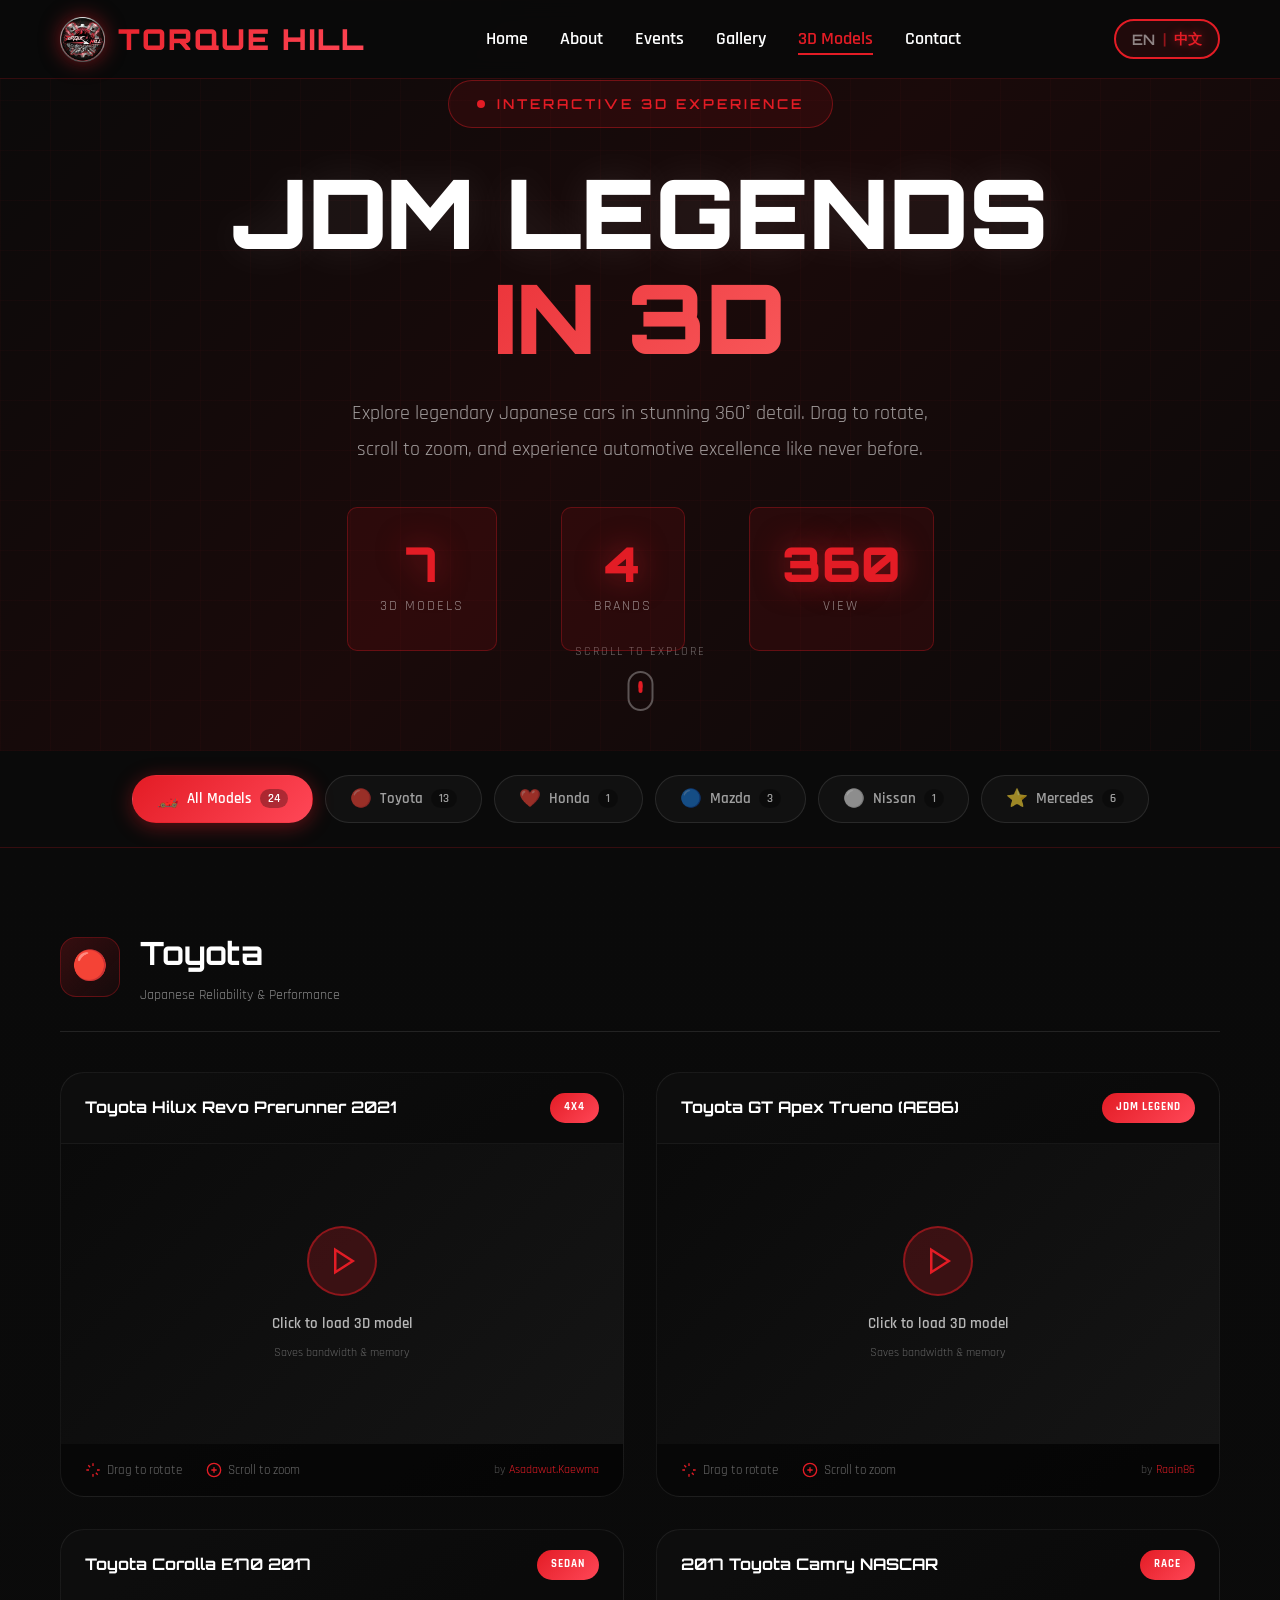
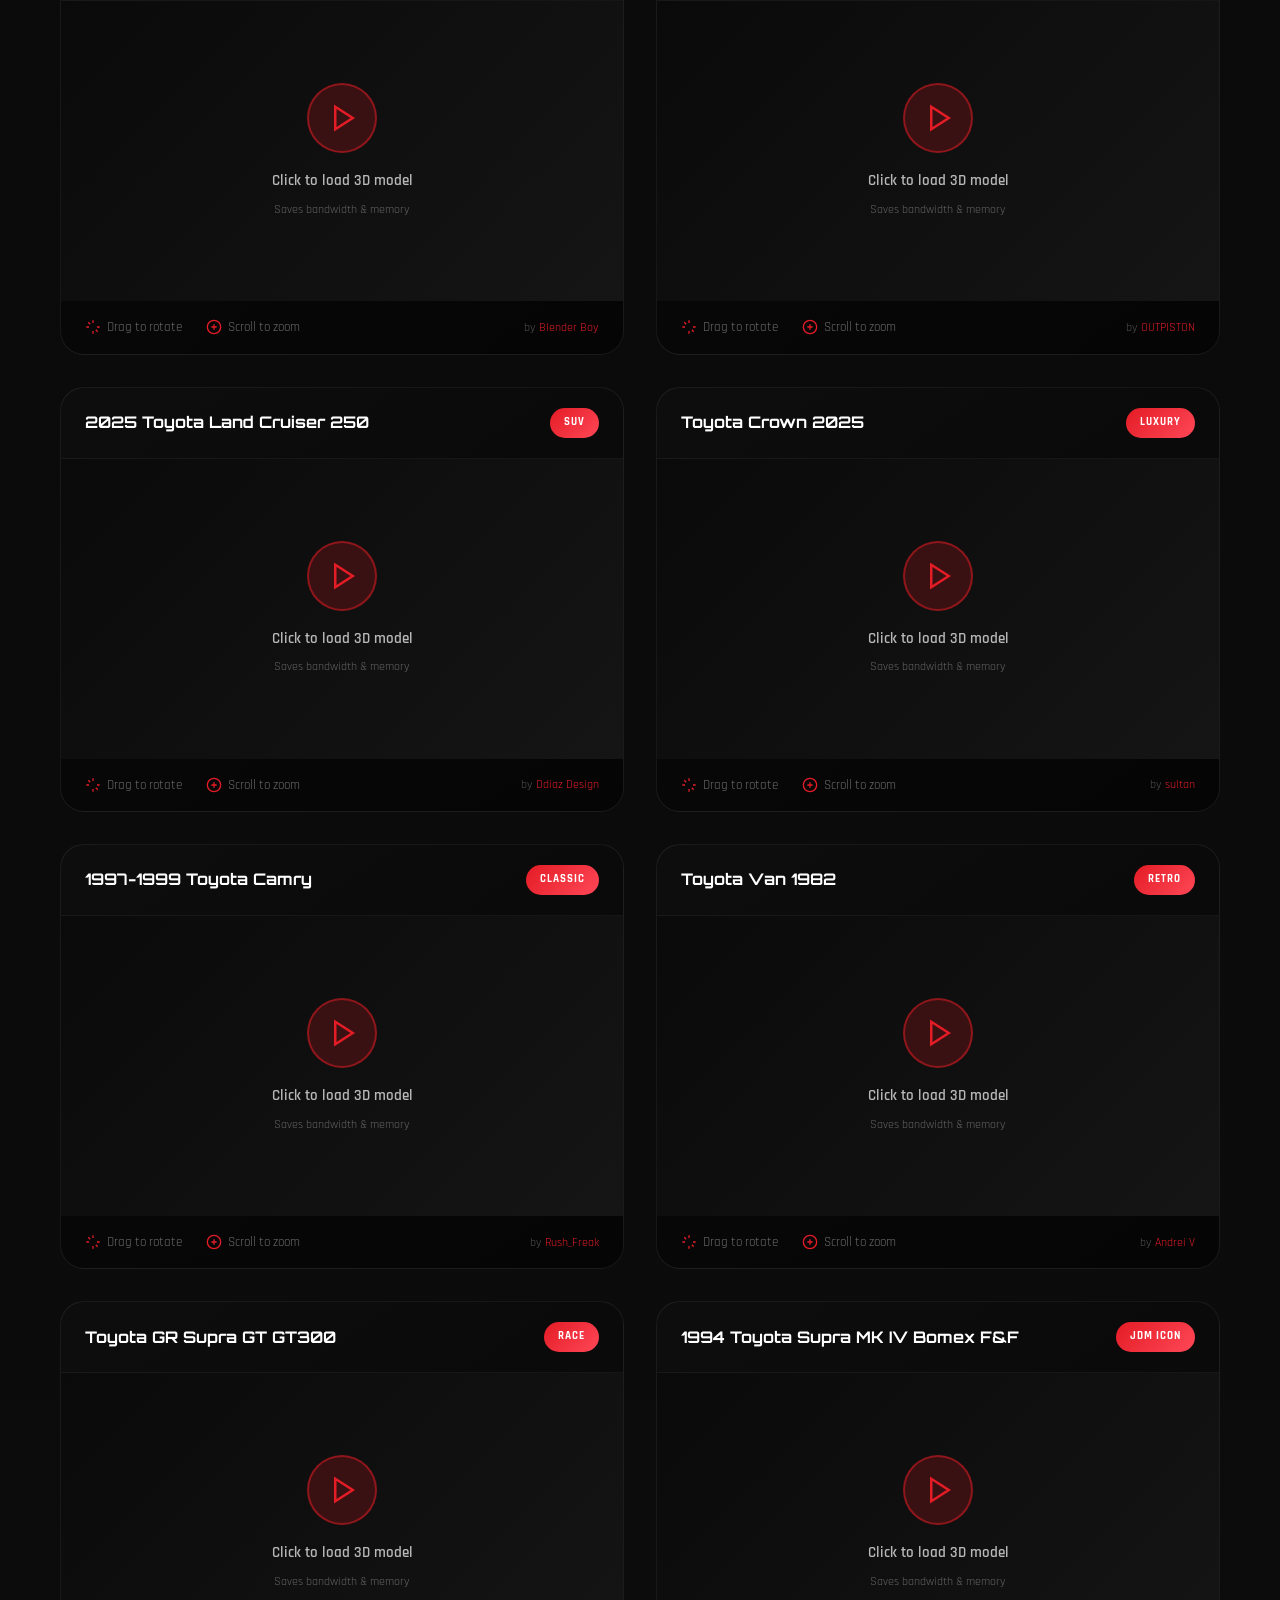
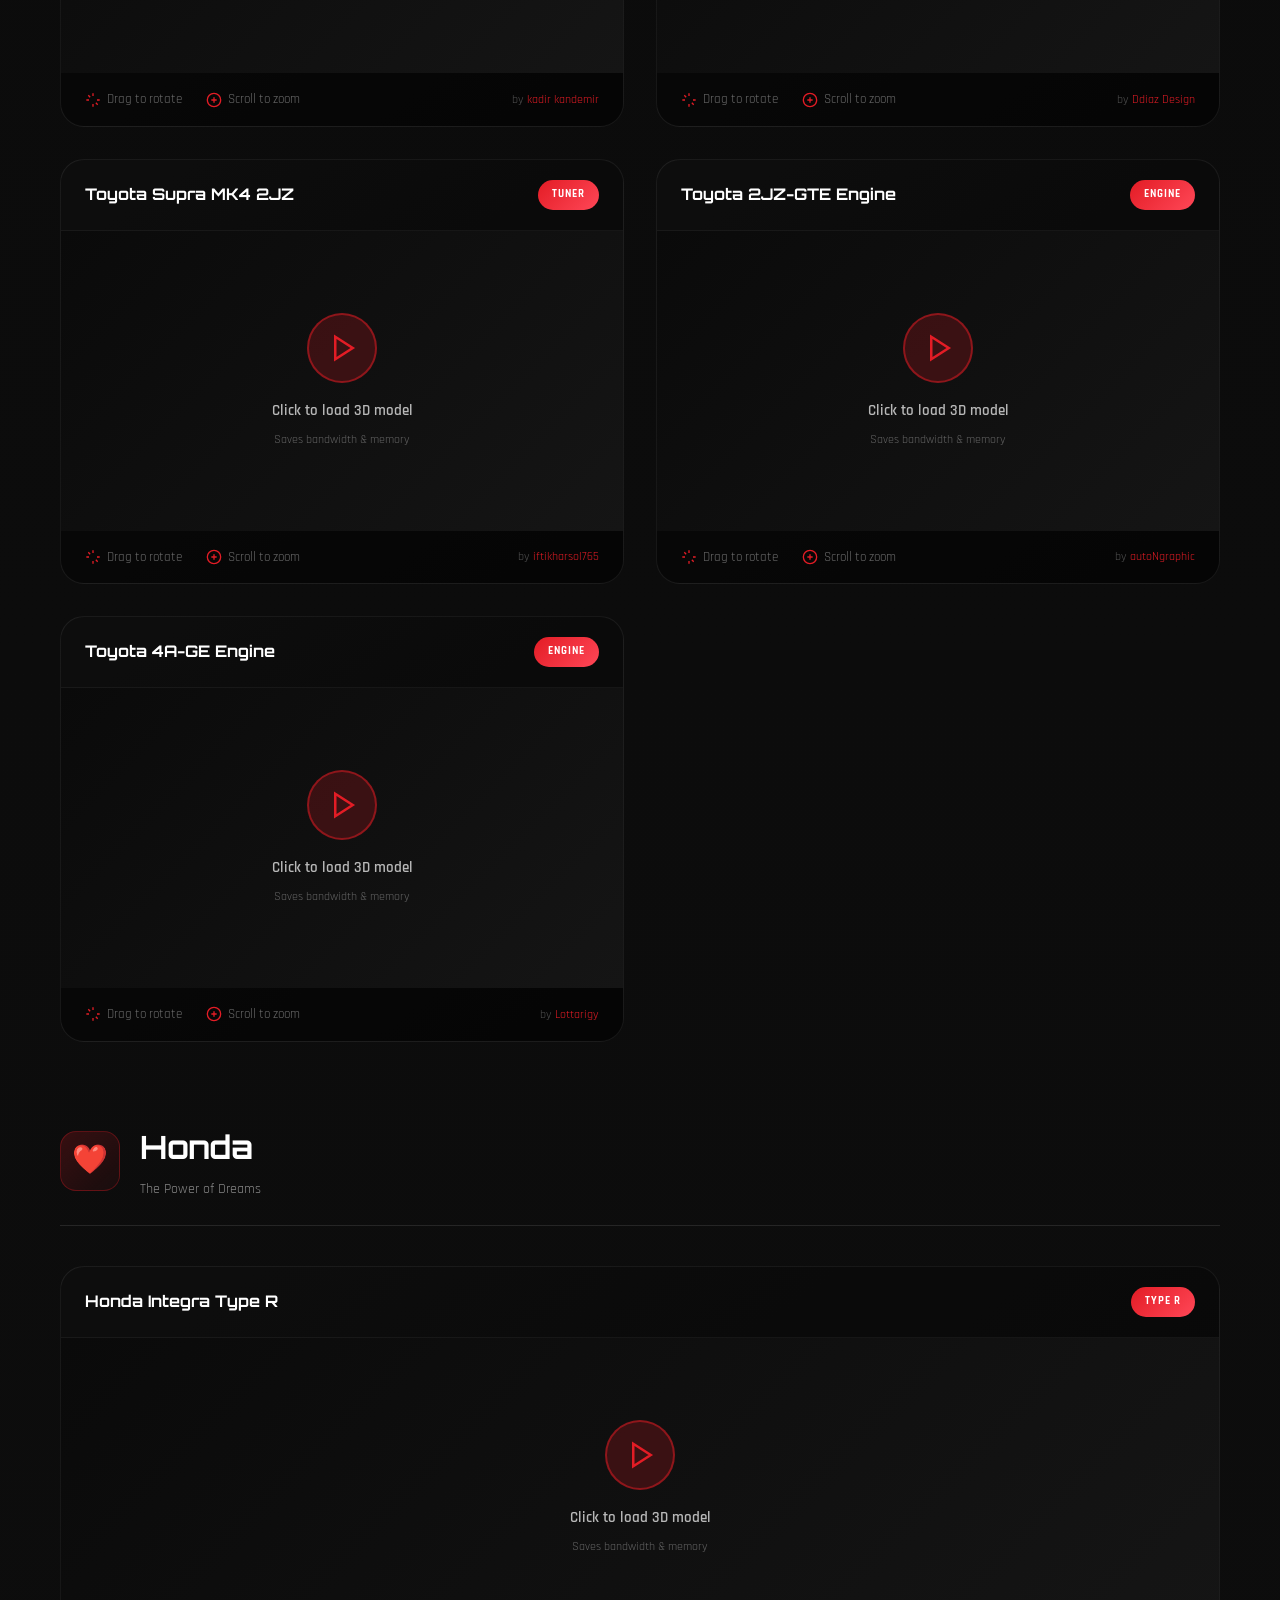
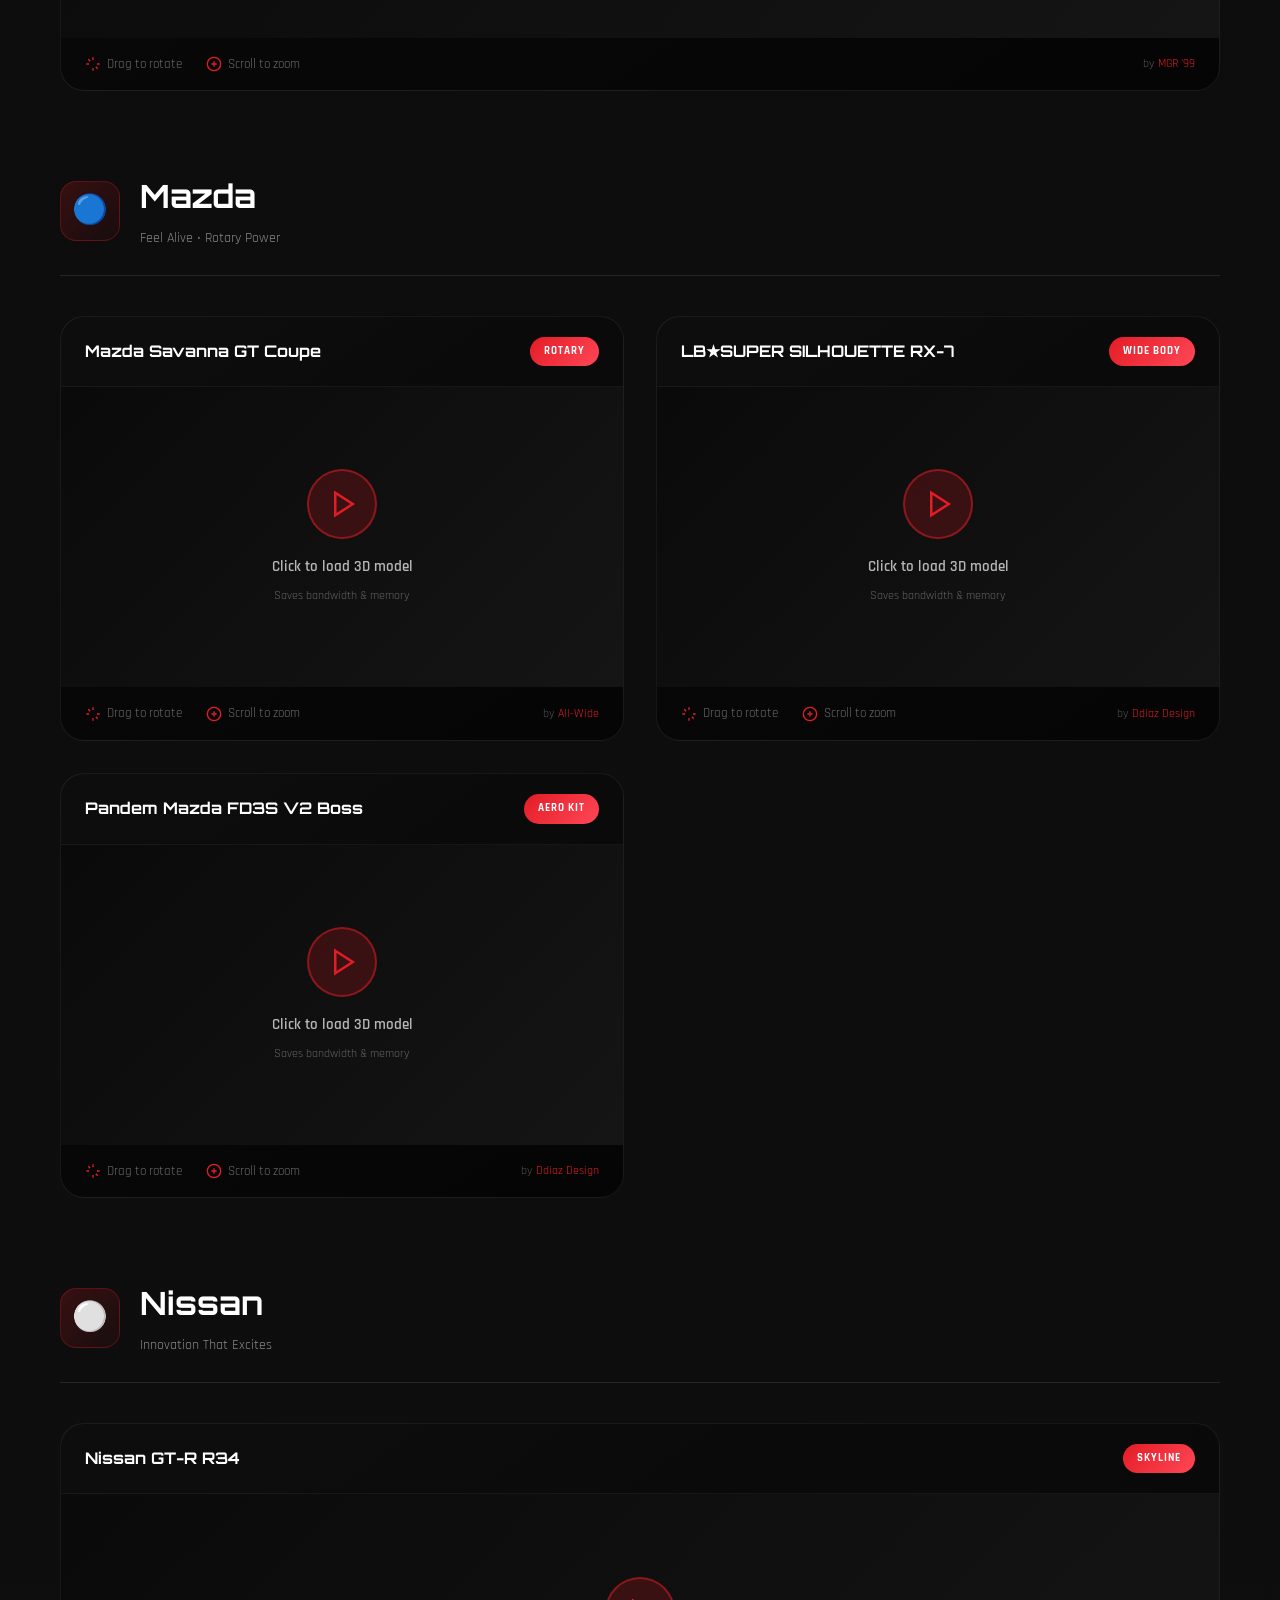
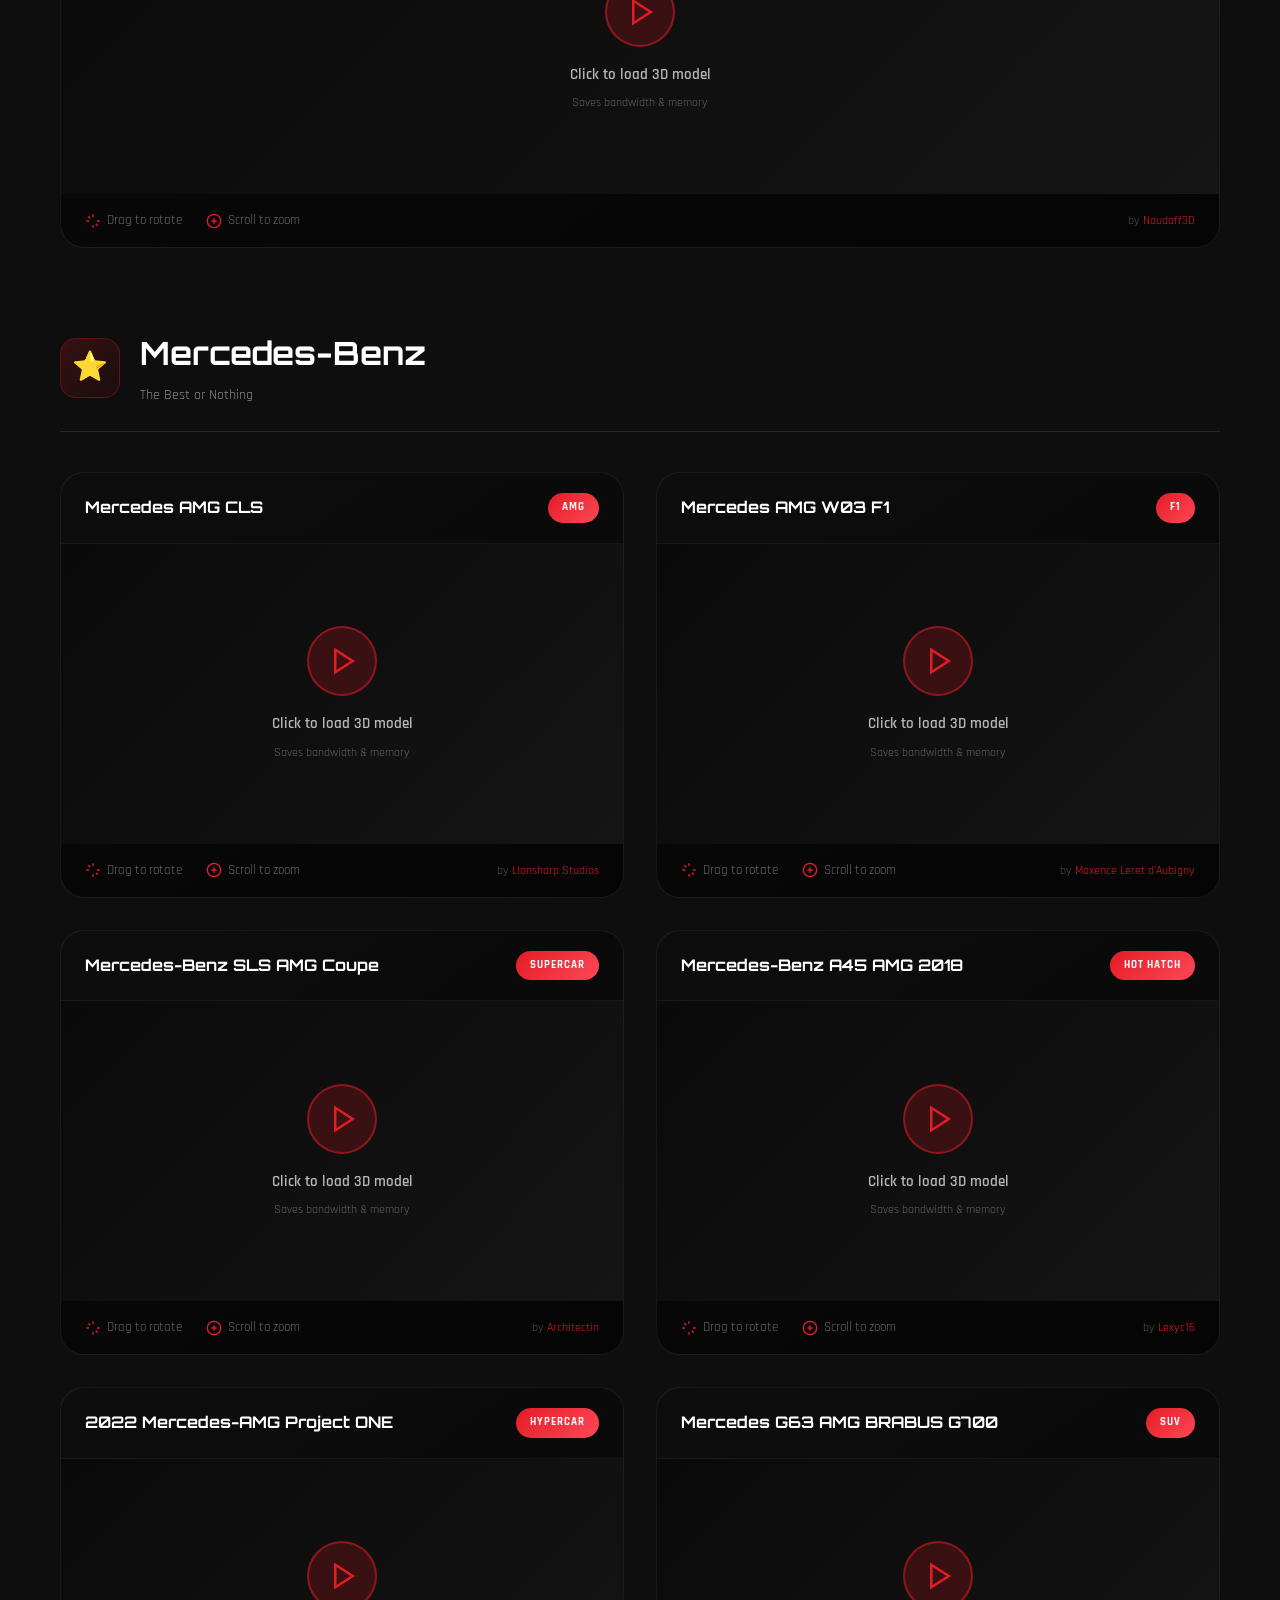
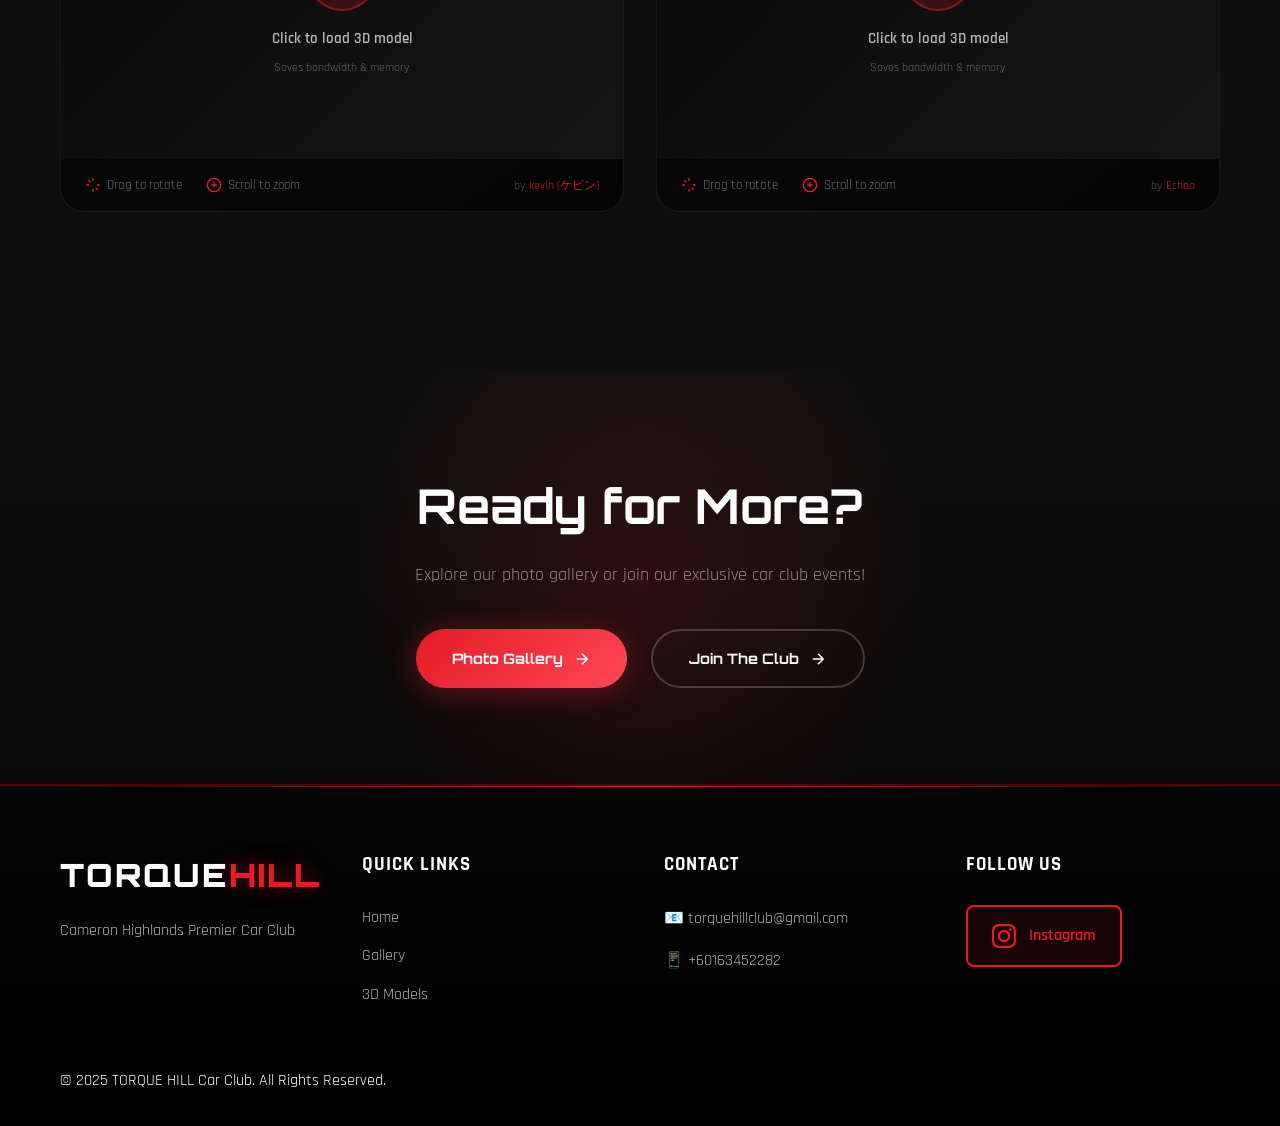
==== commit c1440913: "Major performance optimization for 3D models page - Click-to-load system: Models only load when user" ====
--- a/3d-models.html
+++ b/3d-models.html
@@ -39,7 +39,8 @@
                 linear-gradient(rgba(227, 28, 37, 0.03) 1px, transparent 1px),
                 linear-gradient(90deg, rgba(227, 28, 37, 0.03) 1px, transparent 1px);
             background-size: 50px 50px;
-            animation: gridMove 20s linear infinite;
+            /* Animation disabled for performance */
+            /* animation: gridMove 20s linear infinite; */
             perspective: 500px;
         }
 
@@ -57,39 +58,7 @@
             pointer-events: none;
         }
 
-        .glow-orb {
-            position: absolute;
-            border-radius: 50%;
-            filter: blur(100px);
-            animation: orbFloat 15s ease-in-out infinite;
-        }
-
-        .glow-orb-1 {
-            width: 600px;
-            height: 600px;
-            background: radial-gradient(circle, rgba(227, 28, 37, 0.4) 0%, transparent 70%);
-            top: -200px;
-            left: -200px;
-        }
-
-        .glow-orb-2 {
-            width: 500px;
-            height: 500px;
-            background: radial-gradient(circle, rgba(255, 107, 107, 0.3) 0%, transparent 70%);
-            bottom: -150px;
-            right: -150px;
-            animation-delay: -5s;
-        }
-
-        .glow-orb-3 {
-            width: 300px;
-            height: 300px;
-            background: radial-gradient(circle, rgba(227, 28, 37, 0.5) 0%, transparent 70%);
-            top: 50%;
-            left: 50%;
-            transform: translate(-50%, -50%);
-            animation: orbPulse 4s ease-in-out infinite;
-        }
+        .glow-orb {\n            position: absolute;\n            border-radius: 50%;\n            filter: blur(100px);\n            /* Animation disabled for performance */\n            /* animation: orbFloat 15s ease-in-out infinite; */\n        }\n\n        .glow-orb-1 {\n            width: 600px;\n            height: 600px;\n            background: radial-gradient(circle, rgba(227, 28, 37, 0.4) 0%, transparent 70%);\n            top: -200px;\n            left: -200px;\n        }\n\n        .glow-orb-2 {\n            width: 500px;\n            height: 500px;\n            background: radial-gradient(circle, rgba(255, 107, 107, 0.3) 0%, transparent 70%);\n            bottom: -150px;\n            right: -150px;\n            /* animation-delay: -5s; */\n        }\n\n        .glow-orb-3 {\n            width: 300px;\n            height: 300px;\n            background: radial-gradient(circle, rgba(227, 28, 37, 0.5) 0%, transparent 70%);\n            top: 50%;\n            left: 50%;\n            transform: translate(-50%, -50%);\n            /* Animation disabled for performance */\n            /* animation: orbPulse 4s ease-in-out infinite; */\n        }
 
         @keyframes orbFloat {
             0%, 100% { transform: translate(0, 0) scale(1); }
@@ -450,6 +419,96 @@
             width: 100%;
             height: 100%;
             border: none;
+            opacity: 0;
+            transition: opacity 0.5s ease;
+        }
+
+        .card-viewer iframe.loaded {
+            opacity: 1;
+        }
+
+        /* Loading Placeholder */
+        .model-loader {
+            position: absolute;
+            top: 0;
+            left: 0;
+            width: 100%;
+            height: 100%;
+            display: flex;
+            flex-direction: column;
+            align-items: center;
+            justify-content: center;
+            background: linear-gradient(135deg, #0a0a0a 0%, #151515 100%);
+            z-index: 1;
+            cursor: pointer;
+            transition: all 0.3s ease;
+        }
+
+        .model-loader:hover {
+            background: linear-gradient(135deg, #0f0f0f 0%, #1a1a1a 100%);
+        }
+
+        .model-loader:hover .load-icon {
+            transform: scale(1.1);
+            background: rgba(227, 28, 37, 0.3);
+        }
+
+        .model-loader.hidden {
+            opacity: 0;
+            pointer-events: none;
+        }
+
+        .load-icon {
+            width: 70px;
+            height: 70px;
+            border-radius: 50%;
+            background: rgba(227, 28, 37, 0.2);
+            display: flex;
+            align-items: center;
+            justify-content: center;
+            transition: all 0.3s ease;
+            border: 2px solid rgba(227, 28, 37, 0.5);
+        }
+
+        .load-icon svg {
+            width: 30px;
+            height: 30px;
+            stroke: #e31c25;
+            margin-left: 4px;
+        }
+
+        .load-icon.error {
+            background: rgba(255, 100, 100, 0.2);
+            border-color: rgba(255, 100, 100, 0.5);
+            font-size: 2rem;
+            color: #ff6464;
+        }
+
+        .loader-spinner {
+            width: 50px;
+            height: 50px;
+            border: 3px solid rgba(227, 28, 37, 0.1);
+            border-top-color: #e31c25;
+            border-radius: 50%;
+            animation: spin 1s linear infinite;
+        }
+
+        .loader-text {
+            margin-top: 1rem;
+            font-size: 0.95rem;
+            color: rgba(255, 255, 255, 0.7);
+            font-family: 'Rajdhani', sans-serif;
+            font-weight: 600;
+        }
+
+        .loader-hint {
+            margin-top: 0.4rem;
+            font-size: 0.75rem;
+            color: rgba(255, 255, 255, 0.35);
+        }
+
+        @keyframes spin {
+            to { transform: rotate(360deg); }
         }
 
         .card-bottom-bar {
@@ -1584,6 +1643,162 @@
 
     <script src="script.js"></script>
     <script>
+        // Optimized 3D Model Loading System - Click to Load + Smart Unloading
+        (function() {
+            const MAX_ACTIVE_MODELS = 2; // Maximum models loaded at once
+            const activeModels = new Set();
+            const modelCards = document.querySelectorAll('.model-showcase-card');
+
+            // Setup each card with click-to-load functionality
+            modelCards.forEach((card) => {
+                const viewer = card.querySelector('.card-viewer');
+                const iframe = viewer.querySelector('iframe');
+                
+                // Store src and remove it immediately to prevent loading
+                const src = iframe.src || iframe.getAttribute('data-src');
+                if (src && src.includes('sketchfab.com')) {
+                    iframe.setAttribute('data-src', src);
+                    iframe.removeAttribute('src');
+                    iframe.src = 'about:blank';
+                }
+
+                // Create click-to-load overlay
+                const loader = document.createElement('div');
+                loader.className = 'model-loader';
+                loader.innerHTML = `
+                    <div class="load-icon">
+                        <svg viewBox="0 0 24 24" fill="none" stroke="currentColor" stroke-width="2">
+                            <polygon points="5 3 19 12 5 21 5 3"></polygon>
+                        </svg>
+                    </div>
+                    <div class="loader-text">Click to load 3D model</div>
+                    <div class="loader-hint">Saves bandwidth & memory</div>
+                `;
+                viewer.insertBefore(loader, iframe);
+
+                // Click to load functionality
+                loader.addEventListener('click', function() {
+                    loadModel(card, viewer, iframe, loader);
+                });
+            });
+
+            // Load a single model
+            function loadModel(card, viewer, iframe, loader) {
+                const src = iframe.getAttribute('data-src');
+                if (!src || iframe.classList.contains('loaded')) return;
+
+                // Unload excess models if needed
+                while (activeModels.size >= MAX_ACTIVE_MODELS) {
+                    unloadFarthestModel(card);
+                }
+
+                // Show loading state
+                loader.innerHTML = `
+                    <div class="loader-spinner"></div>
+                    <div class="loader-text">Loading 3D model...</div>
+                    <div class="loader-hint">Please wait</div>
+                `;
+
+                // Load the model
+                iframe.src = src;
+                activeModels.add(card);
+
+                iframe.onload = function() {
+                    iframe.classList.add('loaded');
+                    loader.classList.add('hidden');
+                    card.classList.add('model-active');
+                };
+
+                iframe.onerror = function() {
+                    loader.innerHTML = `
+                        <div class="load-icon error">!</div>
+                        <div class="loader-text">Failed to load</div>
+                        <div class="loader-hint">Click to retry</div>
+                    `;
+                    activeModels.delete(card);
+                };
+            }
+
+            // Unload model farthest from viewport
+            function unloadFarthestModel(currentCard) {
+                let farthest = null;
+                let maxDistance = -1;
+
+                const viewportCenter = window.innerHeight / 2;
+
+                activeModels.forEach(card => {
+                    if (card === currentCard) return;
+                    const rect = card.getBoundingClientRect();
+                    const cardCenter = rect.top + rect.height / 2;
+                    const distance = Math.abs(cardCenter - viewportCenter);
+                    
+                    if (distance > maxDistance) {
+                        maxDistance = distance;
+                        farthest = card;
+                    }
+                });
+
+                if (farthest) {
+                    unloadModel(farthest);
+                }
+            }
+
+            // Unload a model to free resources
+            function unloadModel(card) {
+                const viewer = card.querySelector('.card-viewer');
+                const iframe = viewer.querySelector('iframe');
+                const loader = viewer.querySelector('.model-loader');
+
+                // Reset iframe
+                iframe.src = 'about:blank';
+                iframe.classList.remove('loaded');
+                card.classList.remove('model-active');
+
+                // Reset loader
+                loader.classList.remove('hidden');
+                loader.innerHTML = `
+                    <div class="load-icon">
+                        <svg viewBox="0 0 24 24" fill="none" stroke="currentColor" stroke-width="2">
+                            <polygon points="5 3 19 12 5 21 5 3"></polygon>
+                        </svg>
+                    </div>
+                    <div class="loader-text">Click to load 3D model</div>
+                    <div class="loader-hint">Model unloaded to save memory</div>
+                `;
+
+                // Re-add click listener
+                loader.addEventListener('click', function() {
+                    loadModel(card, viewer, iframe, loader);
+                });
+
+                activeModels.delete(card);
+            }
+
+            // Auto-unload models that are far out of view
+            let scrollTimeout;
+            window.addEventListener('scroll', function() {
+                clearTimeout(scrollTimeout);
+                scrollTimeout = setTimeout(() => {
+                    const viewportTop = window.scrollY;
+                    const viewportBottom = viewportTop + window.innerHeight;
+
+                    activeModels.forEach(card => {
+                        const rect = card.getBoundingClientRect();
+                        const cardTop = rect.top + viewportTop;
+                        const cardBottom = cardTop + rect.height;
+
+                        // Unload if more than 2 viewport heights away
+                        const buffer = window.innerHeight * 2;
+                        if (cardBottom < viewportTop - buffer || cardTop > viewportBottom + buffer) {
+                            unloadModel(card);
+                        }
+                    });
+                }, 300);
+            }, { passive: true });
+        })();
+    </script>
+
+    <script>
         // Brand Filter Functionality
         document.addEventListener('DOMContentLoaded', function() {
             const filterPills = document.querySelectorAll('.filter-pill');
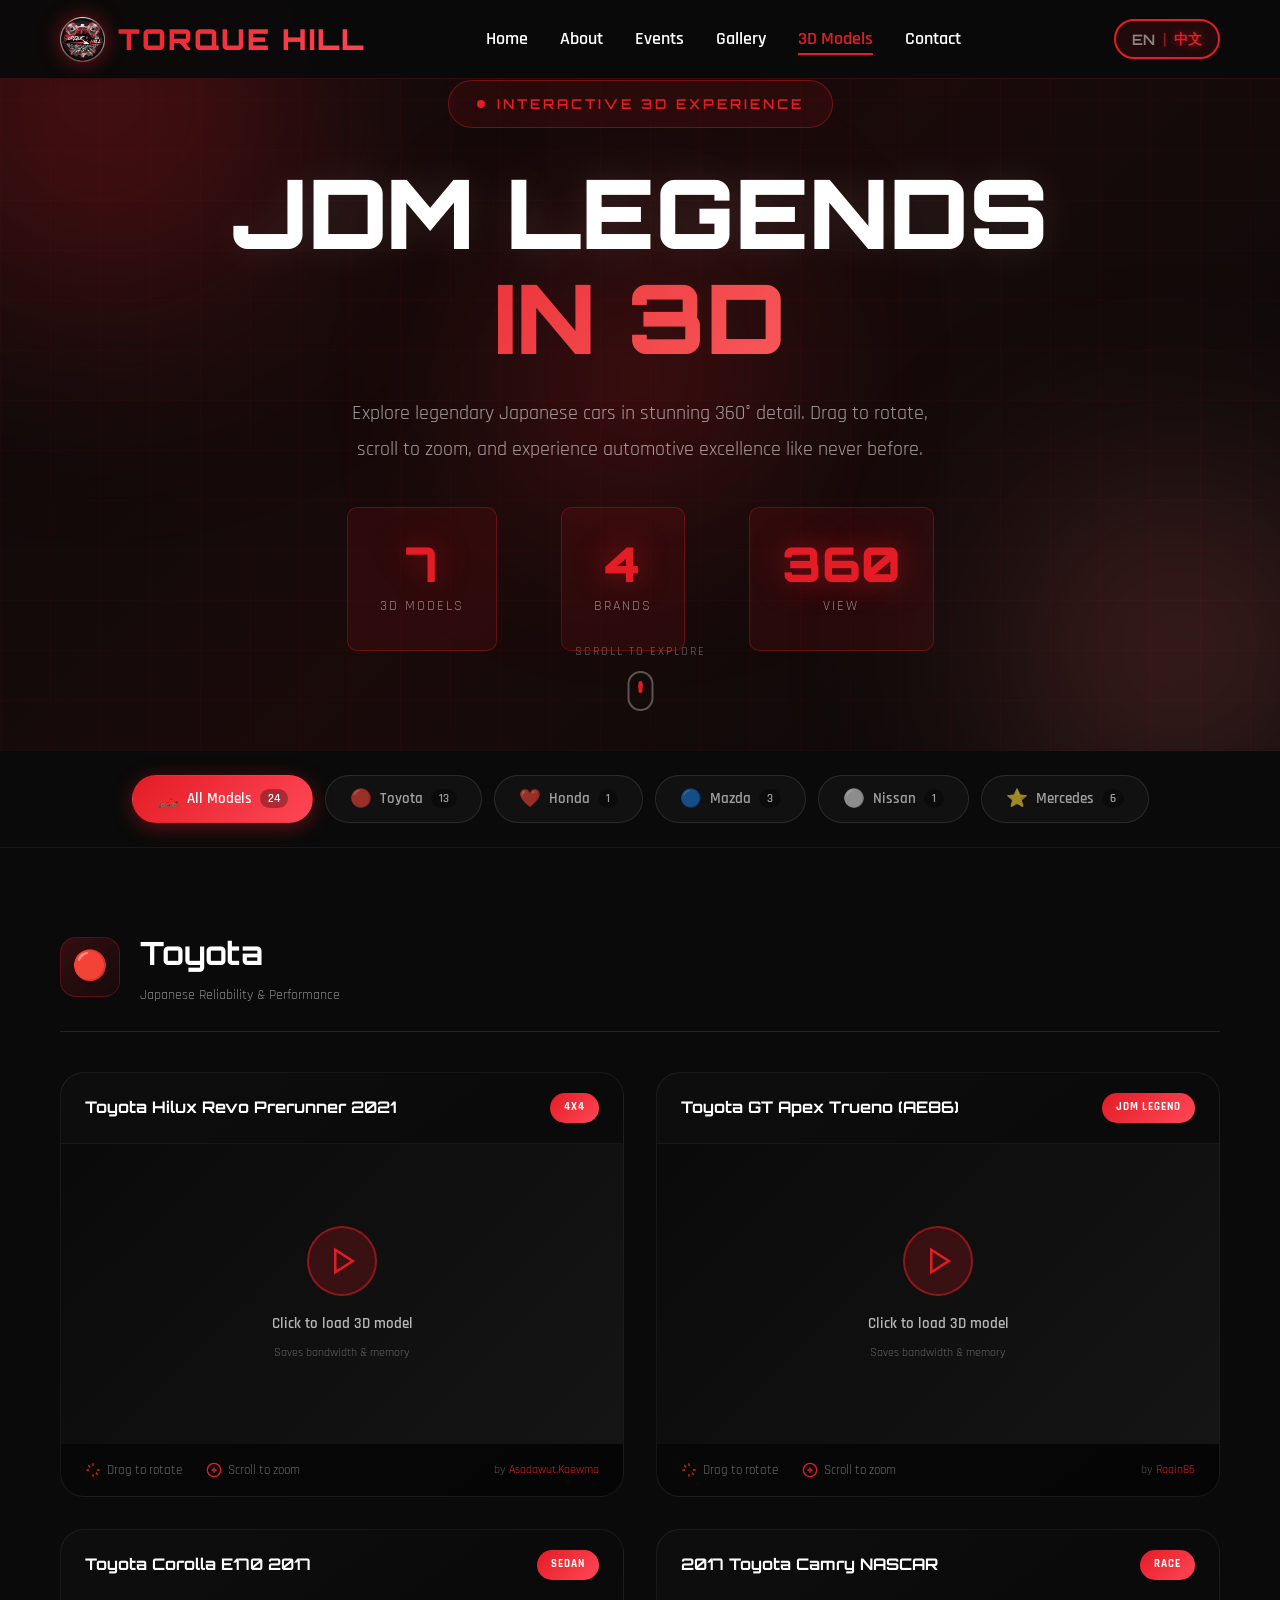
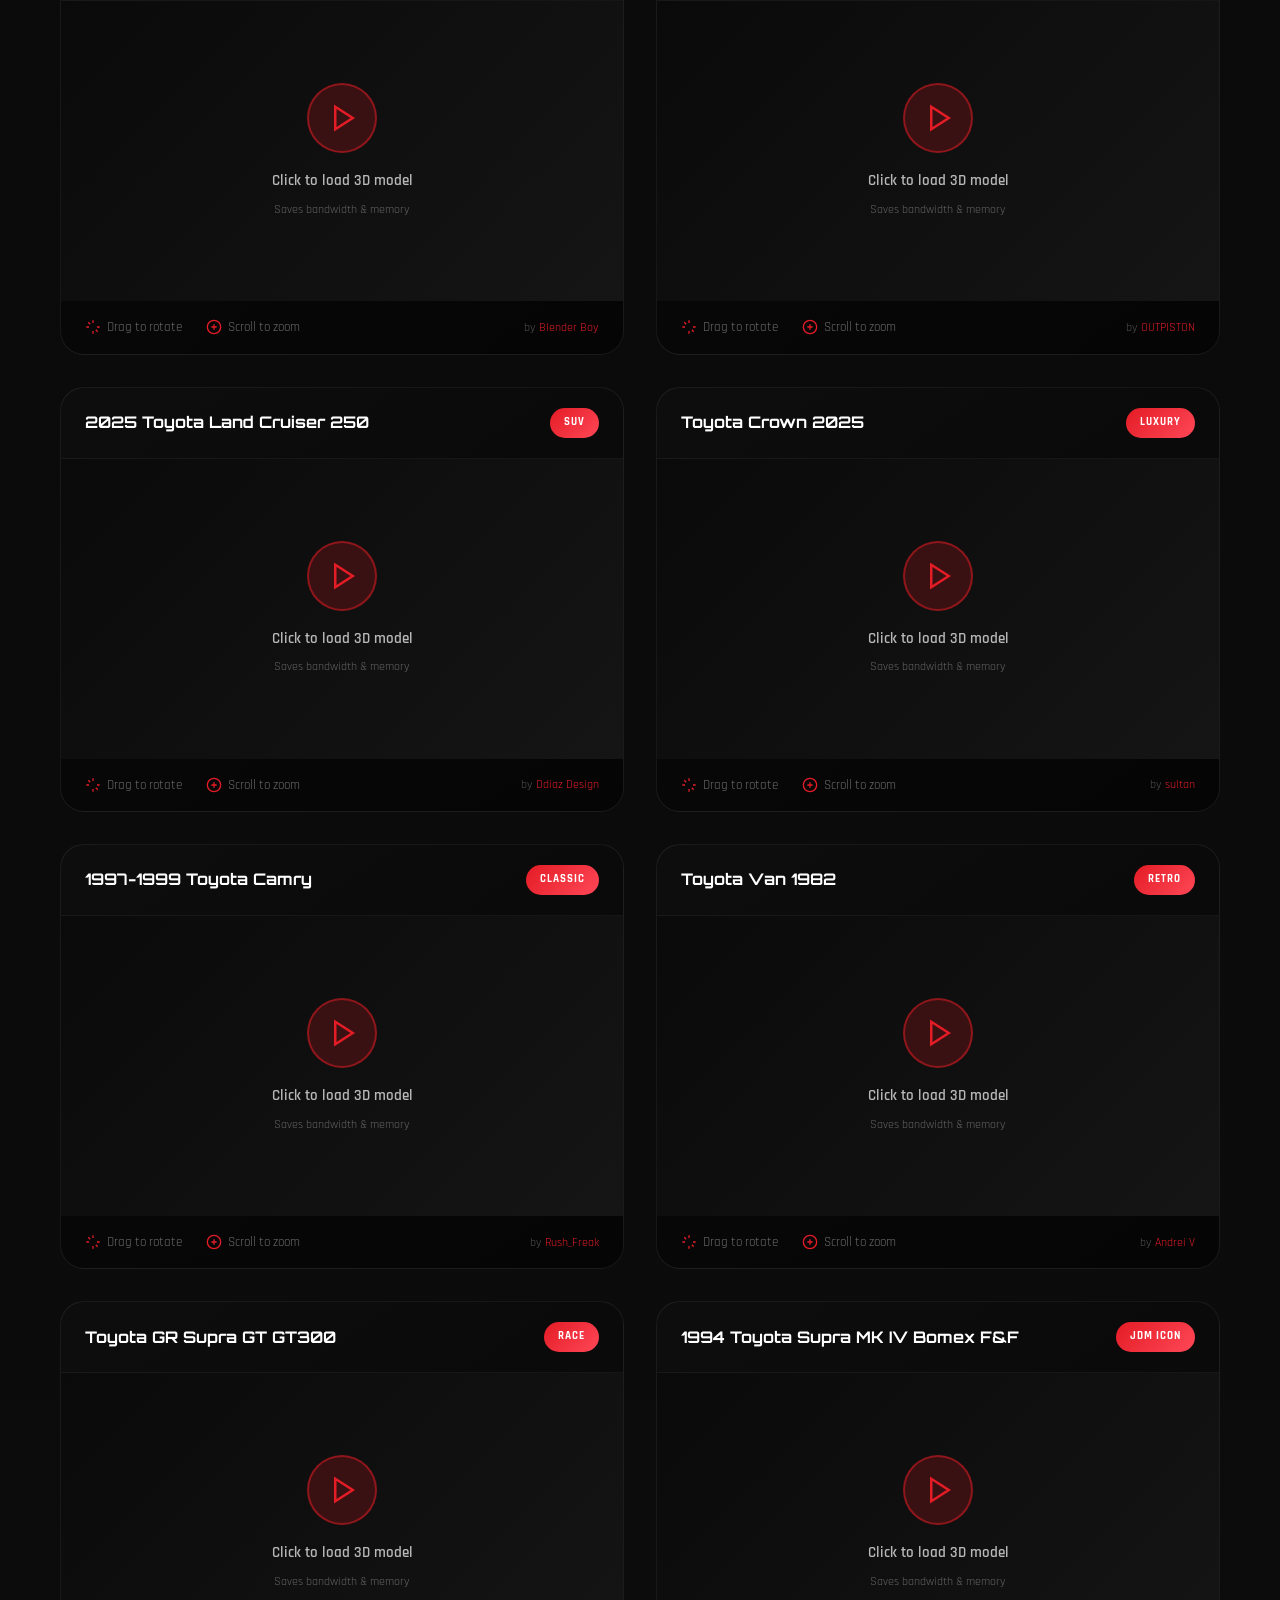
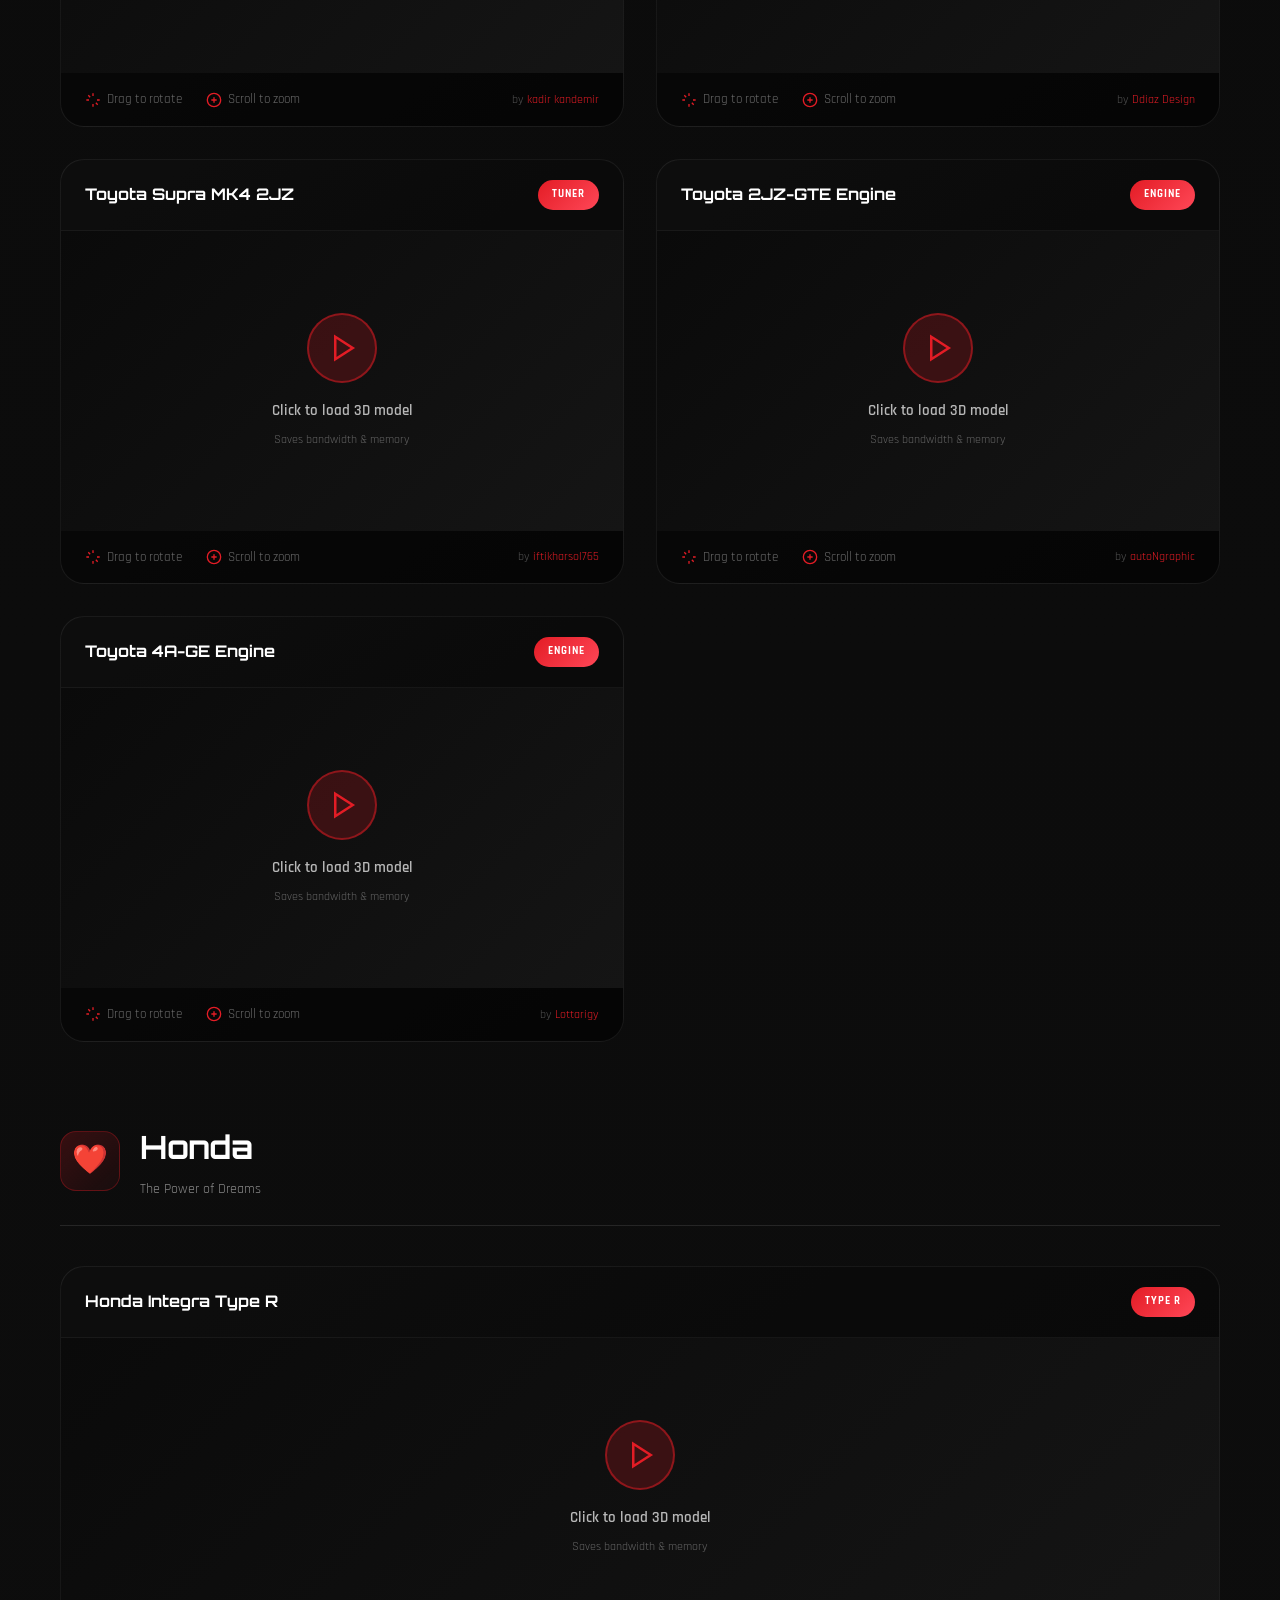
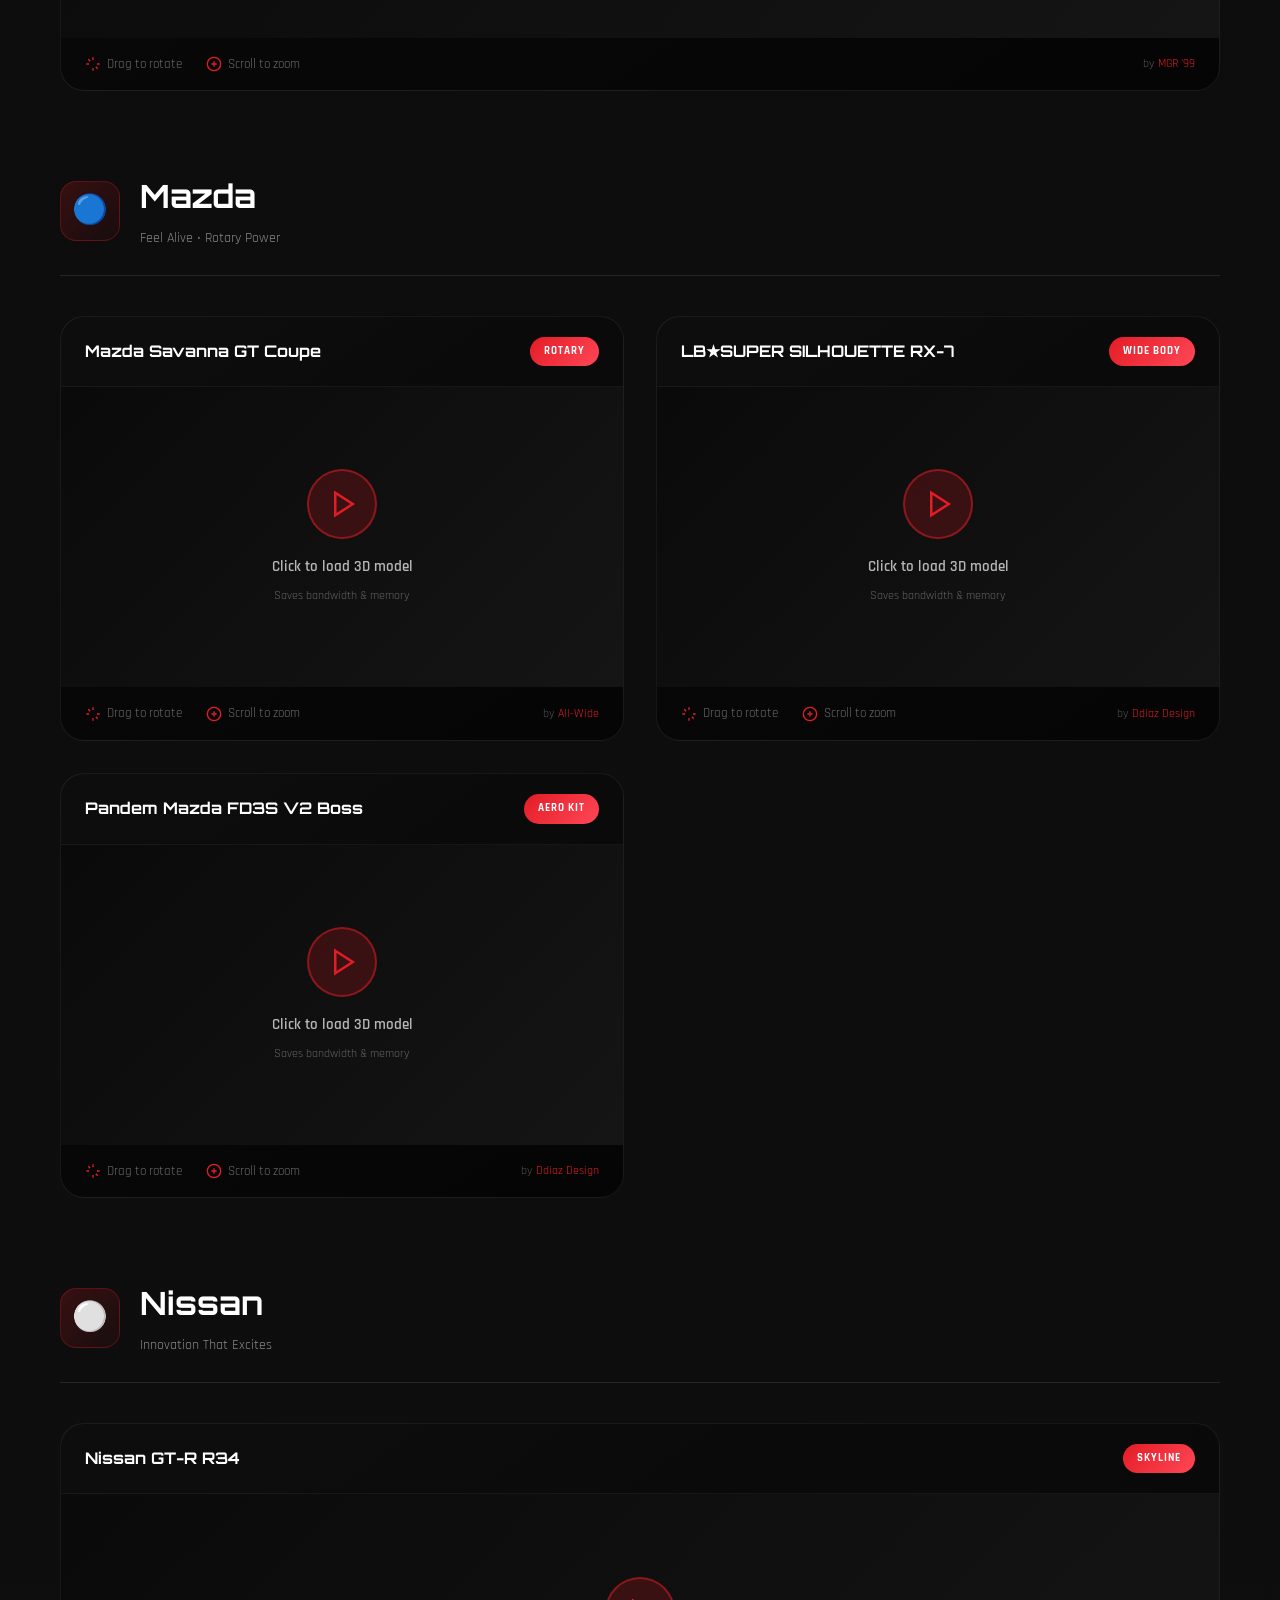
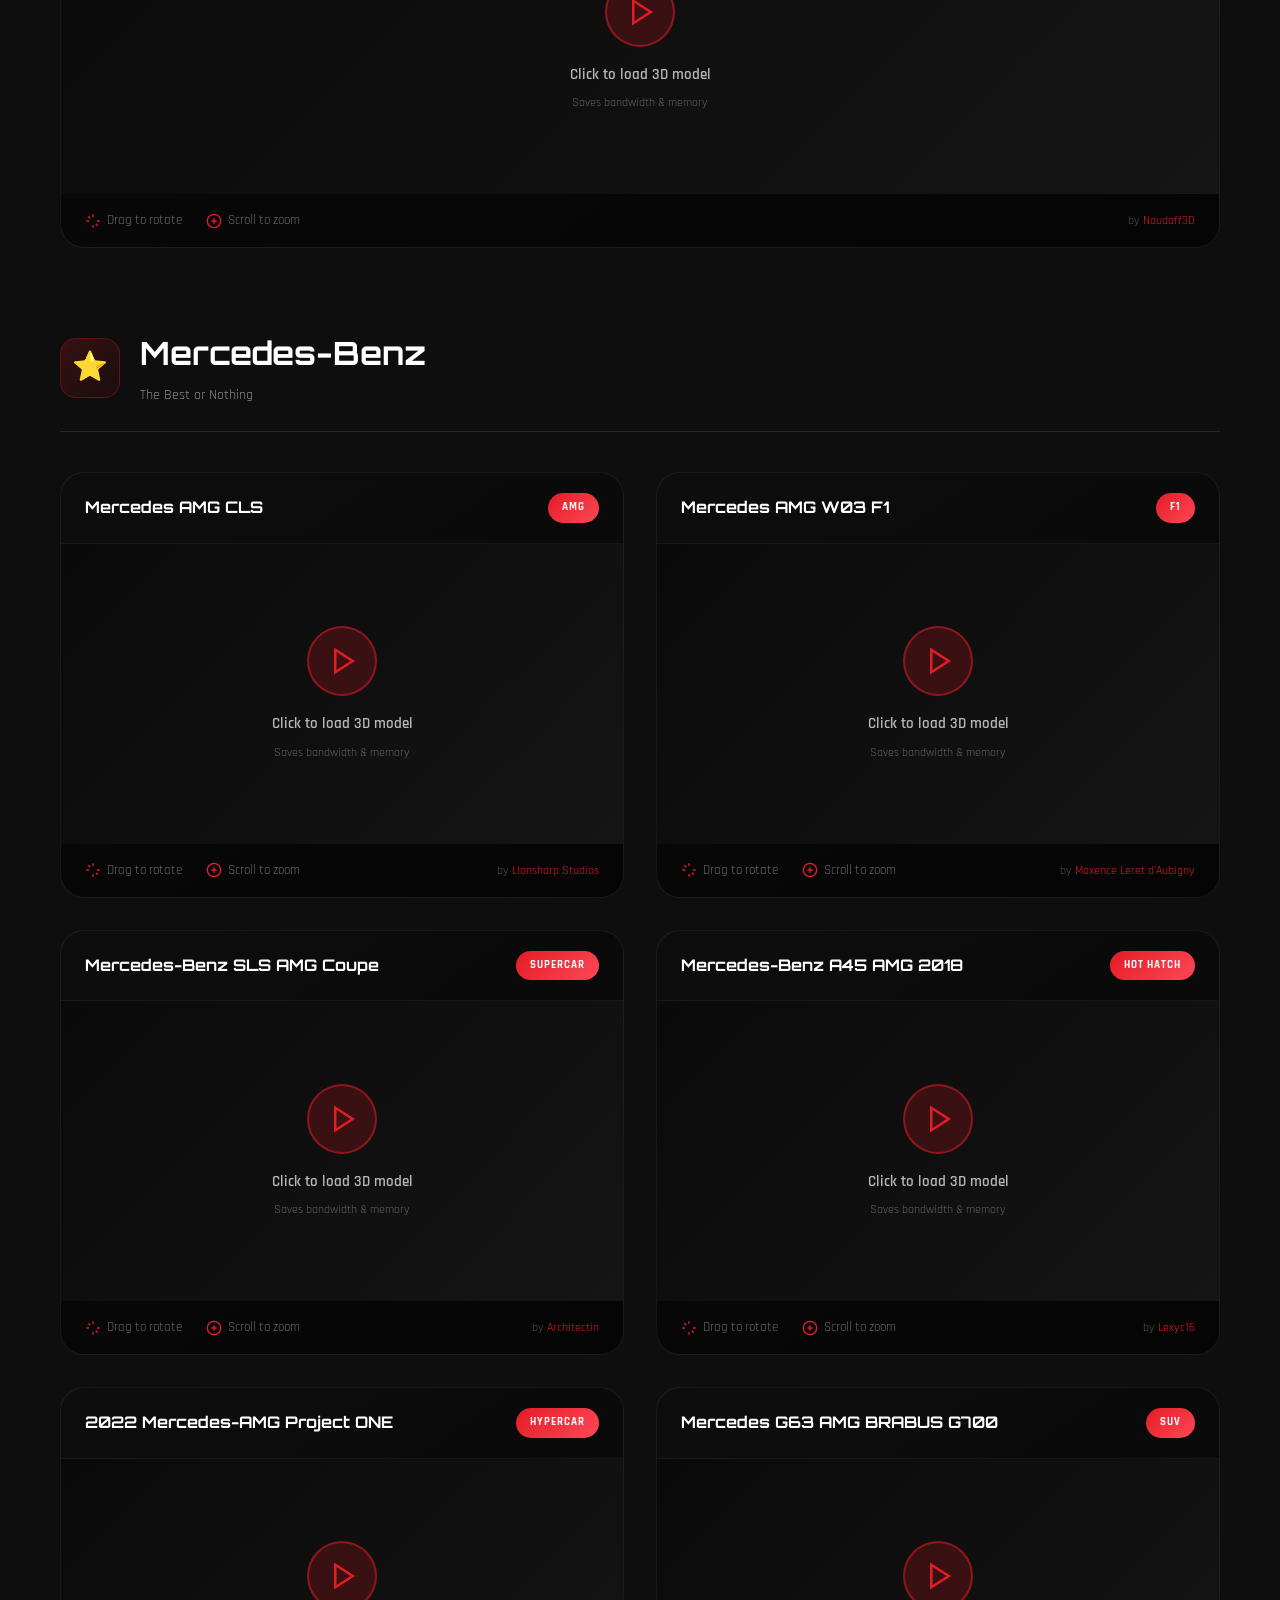
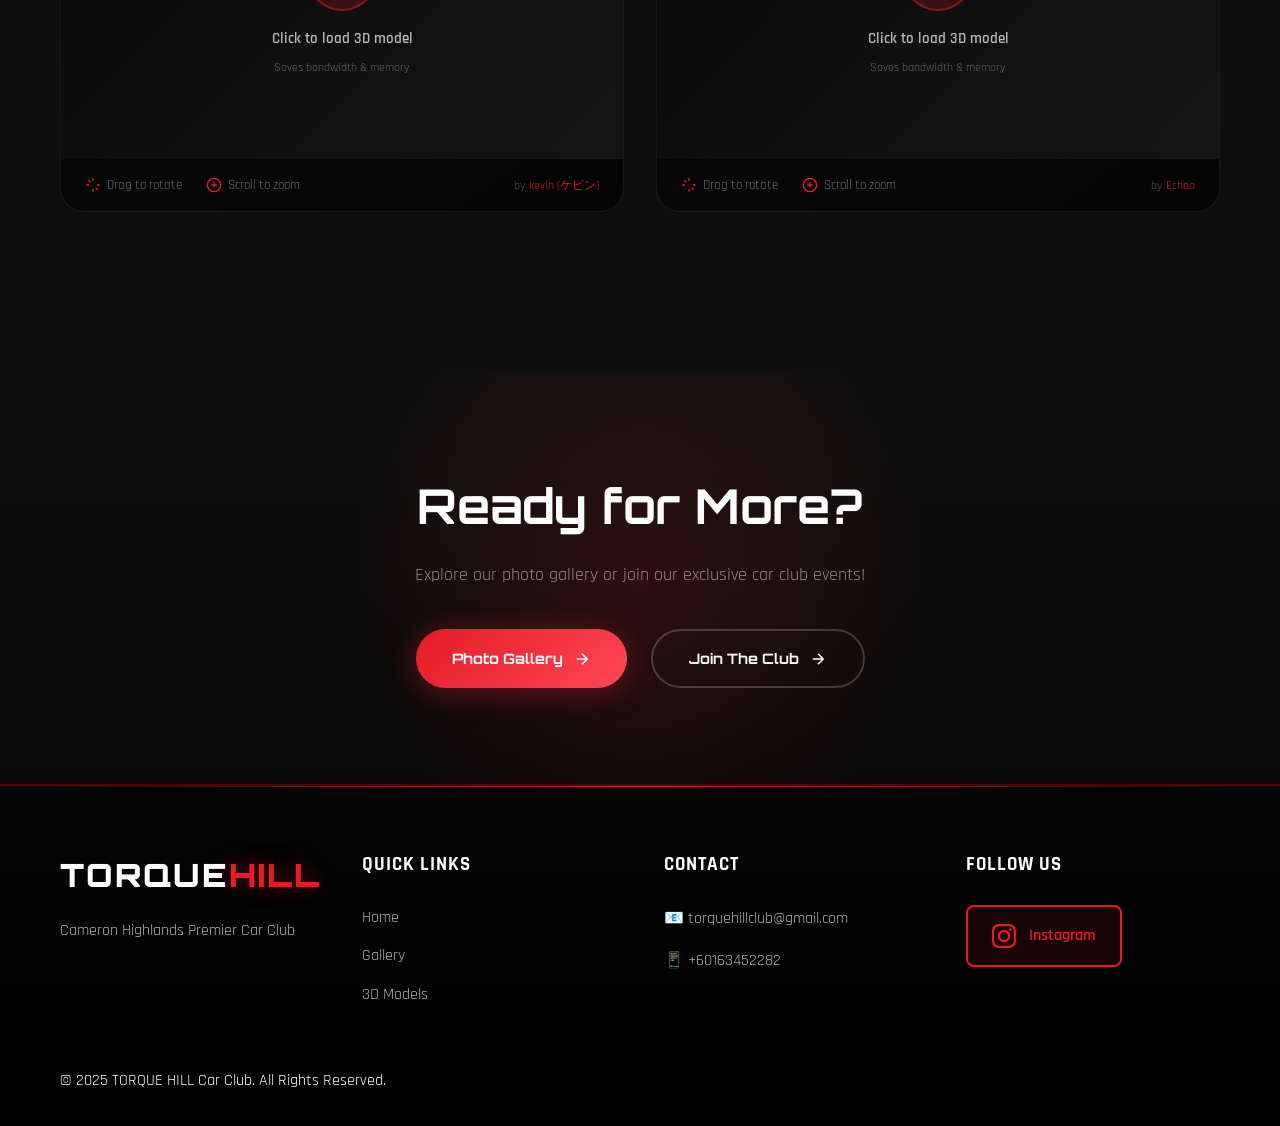
==== commit 7bd2d6b5: "Add comprehensive mobile/phone support for 3D models page - Full responsive design for tablets (1024" ====
--- a/3d-models.html
+++ b/3d-models.html
@@ -58,7 +58,36 @@
             pointer-events: none;
         }
 
-        .glow-orb {\n            position: absolute;\n            border-radius: 50%;\n            filter: blur(100px);\n            /* Animation disabled for performance */\n            /* animation: orbFloat 15s ease-in-out infinite; */\n        }\n\n        .glow-orb-1 {\n            width: 600px;\n            height: 600px;\n            background: radial-gradient(circle, rgba(227, 28, 37, 0.4) 0%, transparent 70%);\n            top: -200px;\n            left: -200px;\n        }\n\n        .glow-orb-2 {\n            width: 500px;\n            height: 500px;\n            background: radial-gradient(circle, rgba(255, 107, 107, 0.3) 0%, transparent 70%);\n            bottom: -150px;\n            right: -150px;\n            /* animation-delay: -5s; */\n        }\n\n        .glow-orb-3 {\n            width: 300px;\n            height: 300px;\n            background: radial-gradient(circle, rgba(227, 28, 37, 0.5) 0%, transparent 70%);\n            top: 50%;\n            left: 50%;\n            transform: translate(-50%, -50%);\n            /* Animation disabled for performance */\n            /* animation: orbPulse 4s ease-in-out infinite; */\n        }
+        .glow-orb {
+            position: absolute;
+            border-radius: 50%;
+            filter: blur(100px);
+        }
+
+        .glow-orb-1 {
+            width: 600px;
+            height: 600px;
+            background: radial-gradient(circle, rgba(227, 28, 37, 0.4) 0%, transparent 70%);
+            top: -200px;
+            left: -200px;
+        }
+
+        .glow-orb-2 {
+            width: 500px;
+            height: 500px;
+            background: radial-gradient(circle, rgba(255, 107, 107, 0.3) 0%, transparent 70%);
+            bottom: -150px;
+            right: -150px;
+        }
+
+        .glow-orb-3 {
+            width: 300px;
+            height: 300px;
+            background: radial-gradient(circle, rgba(227, 28, 37, 0.5) 0%, transparent 70%);
+            top: 50%;
+            left: 50%;
+            transform: translate(-50%, -50%);
+        }
 
         @keyframes orbFloat {
             0%, 100% { transform: translate(0, 0) scale(1); }
@@ -649,32 +678,290 @@
             .models-flex {
                 grid-template-columns: 1fr;
             }
+            
+            .hero-title {
+                font-size: 3rem;
+            }
         }
 
         @media (max-width: 768px) {
+            .models-page-hero {
+                min-height: 60vh;
+                padding-top: 70px;
+            }
+            
+            .hero-eyebrow {
+                padding: 8px 16px;
+                font-size: 0.75rem;
+            }
+            
+            .hero-title {
+                font-size: 2rem;
+                line-height: 1.2;
+            }
+            
+            .hero-subtitle {
+                font-size: 1rem;
+                padding: 0 10px;
+            }
+            
             .hero-stats {
-                gap: 2rem;
+                gap: 1.5rem;
+                flex-wrap: wrap;
+                justify-content: center;
+            }
+            
+            .stat-item {
+                min-width: 80px;
             }
             
             .stat-number {
-                font-size: 2rem;
+                font-size: 1.75rem;
+            }
+            
+            .stat-label {
+                font-size: 0.7rem;
+            }
+            
+            .filter-section {
+                top: 60px;
+            }
+            
+            .filter-container {
+                padding: 1rem 0;
+                justify-content: flex-start;
+            }
+            
+            .filter-pills {
+                gap: 8px;
+                padding: 0 15px;
+            }
+            
+            .filter-pill {
+                padding: 10px 16px;
+                font-size: 0.8rem;
+                gap: 6px;
+            }
+            
+            .filter-pill .pill-icon {
+                font-size: 0.9rem;
+            }
+            
+            .filter-pill .pill-count {
+                padding: 2px 6px;
+                font-size: 0.65rem;
+            }
+            
+            .models-showcase {
+                padding: 2rem 0;
+            }
+            
+            .brand-header {
+                padding: 1.5rem;
+                gap: 1rem;
+            }
+            
+            .brand-icon {
+                width: 50px;
+                height: 50px;
+                font-size: 1.5rem;
+            }
+            
+            .brand-info h2 {
+                font-size: 1.5rem;
+            }
+            
+            .brand-info p {
+                font-size: 0.85rem;
             }
             
             .models-flex {
                 grid-template-columns: 1fr;
+                gap: 1.5rem;
+                padding: 0 1rem 1.5rem;
+            }
+            
+            .card-top-bar {
+                padding: 1rem;
+            }
+            
+            .card-title {
+                font-size: 0.85rem;
+            }
+            
+            .card-badge {
+                padding: 4px 10px;
+                font-size: 0.6rem;
             }
             
             .card-viewer {
-                height: 250px;
+                height: 220px;
+            }
+            
+            .load-icon {
+                width: 60px;
+                height: 60px;
+            }
+            
+            .load-icon svg {
+                width: 24px;
+                height: 24px;
+            }
+            
+            .loader-text {
+                font-size: 0.85rem;
+            }
+            
+            .loader-hint {
+                font-size: 0.7rem;
+            }
+            
+            .card-bottom-bar {
+                padding: 0.75rem 1rem;
+                flex-direction: column;
+                gap: 0.5rem;
             }
             
             .interaction-hints {
                 display: none;
             }
             
+            .model-credit-link {
+                text-align: center;
+                width: 100%;
+            }
+            
+            /* CTA Section Mobile */
+            .models-cta-section {
+                padding: 3rem 0;
+            }
+            
+            .cta-wrapper h2 {
+                font-size: 1.75rem;
+            }
+            
+            .cta-wrapper p {
+                font-size: 0.95rem;
+            }
+            
+            .cta-links {
+                flex-direction: column;
+                gap: 1rem;
+            }
+            
+            .cta-link {
+                width: 100%;
+                justify-content: center;
+            }
+        }
+        
+        /* Extra small phones */
+        @media (max-width: 480px) {
+            .models-page-hero {
+                min-height: 50vh;
+            }
+            
+            .hero-title {
+                font-size: 1.6rem;
+            }
+            
+            .hero-subtitle {
+                font-size: 0.9rem;
+            }
+            
+            .hero-stats {
+                gap: 1rem;
+            }
+            
+            .stat-number {
+                font-size: 1.5rem;
+            }
+            
             .filter-pill {
-                padding: 10px 18px;
-                font-size: 0.85rem;
+                padding: 8px 12px;
+                font-size: 0.75rem;
+            }
+            
+            .brand-header {
+                padding: 1rem;
+            }
+            
+            .brand-icon {
+                width: 40px;
+                height: 40px;
+                font-size: 1.2rem;
+            }
+            
+            .brand-info h2 {
+                font-size: 1.25rem;
+            }
+            
+            .card-viewer {
+                height: 200px;
+            }
+            
+            .load-icon {
+                width: 50px;
+                height: 50px;
+            }
+            
+            .load-icon svg {
+                width: 20px;
+                height: 20px;
+            }
+            
+            .loader-text {
+                font-size: 0.8rem;
+            }
+            
+            .card-title {
+                font-size: 0.8rem;
+            }
+            
+            .cta-wrapper h2 {
+                font-size: 1.5rem;
+            }
+            
+            /* Hide heavy blur effects on small phones */
+            .glow-orb {
+                display: none;
+            }
+            
+            .hero-cyber-grid {
+                opacity: 0.5;
+            }
+        }
+        
+        /* Touch device optimizations */
+        @media (hover: none) and (pointer: coarse) {
+            .model-loader:hover {
+                background: linear-gradient(135deg, #0a0a0a 0%, #151515 100%);
+            }
+            
+            .model-loader:active {
+                background: linear-gradient(135deg, #0f0f0f 0%, #1a1a1a 100%);
+            }
+            
+            .model-loader:active .load-icon {
+                transform: scale(0.95);
+                background: rgba(227, 28, 37, 0.3);
+            }
+            
+            .filter-pill:hover {
+                background: rgba(255, 255, 255, 0.03);
+                border-color: rgba(255, 255, 255, 0.1);
+                color: rgba(255, 255, 255, 0.6);
+            }
+            
+            .filter-pill:active {
+                background: rgba(227, 28, 37, 0.1);
+                border-color: rgba(227, 28, 37, 0.3);
+            }
+            
+            .filter-pill.active:hover,
+            .filter-pill.active:active {
+                background: linear-gradient(135deg, #e31c25, #ff4757);
+                color: #fff;
             }
         }
 
@@ -1645,7 +1932,7 @@
     <script>
         // Optimized 3D Model Loading System - Click to Load + Smart Unloading
         (function() {
-            const MAX_ACTIVE_MODELS = 2; // Maximum models loaded at once
+            const MAX_ACTIVE_MODELS = 8; // Allow more models to stay loaded
             const activeModels = new Set();
             const modelCards = document.querySelectorAll('.model-showcase-card');
 
@@ -1687,9 +1974,10 @@
                 const src = iframe.getAttribute('data-src');
                 if (!src || iframe.classList.contains('loaded')) return;
 
-                // Unload excess models if needed
-                while (activeModels.size >= MAX_ACTIVE_MODELS) {
-                    unloadFarthestModel(card);
+                // Only unload if we have way too many models (soft limit)
+                if (activeModels.size >= MAX_ACTIVE_MODELS) {
+                    // Only unload models that are far from viewport
+                    unloadDistantModels(card);
                 }
 
                 // Show loading state
@@ -1718,29 +2006,25 @@
                     activeModels.delete(card);
                 };
             }
-
-            // Unload model farthest from viewport
-            function unloadFarthestModel(currentCard) {
-                let farthest = null;
-                let maxDistance = -1;
-
-                const viewportCenter = window.innerHeight / 2;
+            
+            // Only unload models that are far from viewport (not visible)
+            function unloadDistantModels(currentCard) {
+                const viewportTop = window.scrollY;
+                const viewportBottom = viewportTop + window.innerHeight;
+                const buffer = window.innerHeight * 3; // 3 viewport heights buffer
 
                 activeModels.forEach(card => {
                     if (card === currentCard) return;
+                    
                     const rect = card.getBoundingClientRect();
-                    const cardCenter = rect.top + rect.height / 2;
-                    const distance = Math.abs(cardCenter - viewportCenter);
-                    
-                    if (distance > maxDistance) {
-                        maxDistance = distance;
-                        farthest = card;
+                    const cardTop = rect.top + viewportTop;
+                    const cardBottom = cardTop + rect.height;
+
+                    // Only unload if really far away
+                    if (cardBottom < viewportTop - buffer || cardTop > viewportBottom + buffer) {
+                        unloadModel(card);
                     }
                 });
-
-                if (farthest) {
-                    unloadModel(farthest);
-                }
             }
 
             // Unload a model to free resources
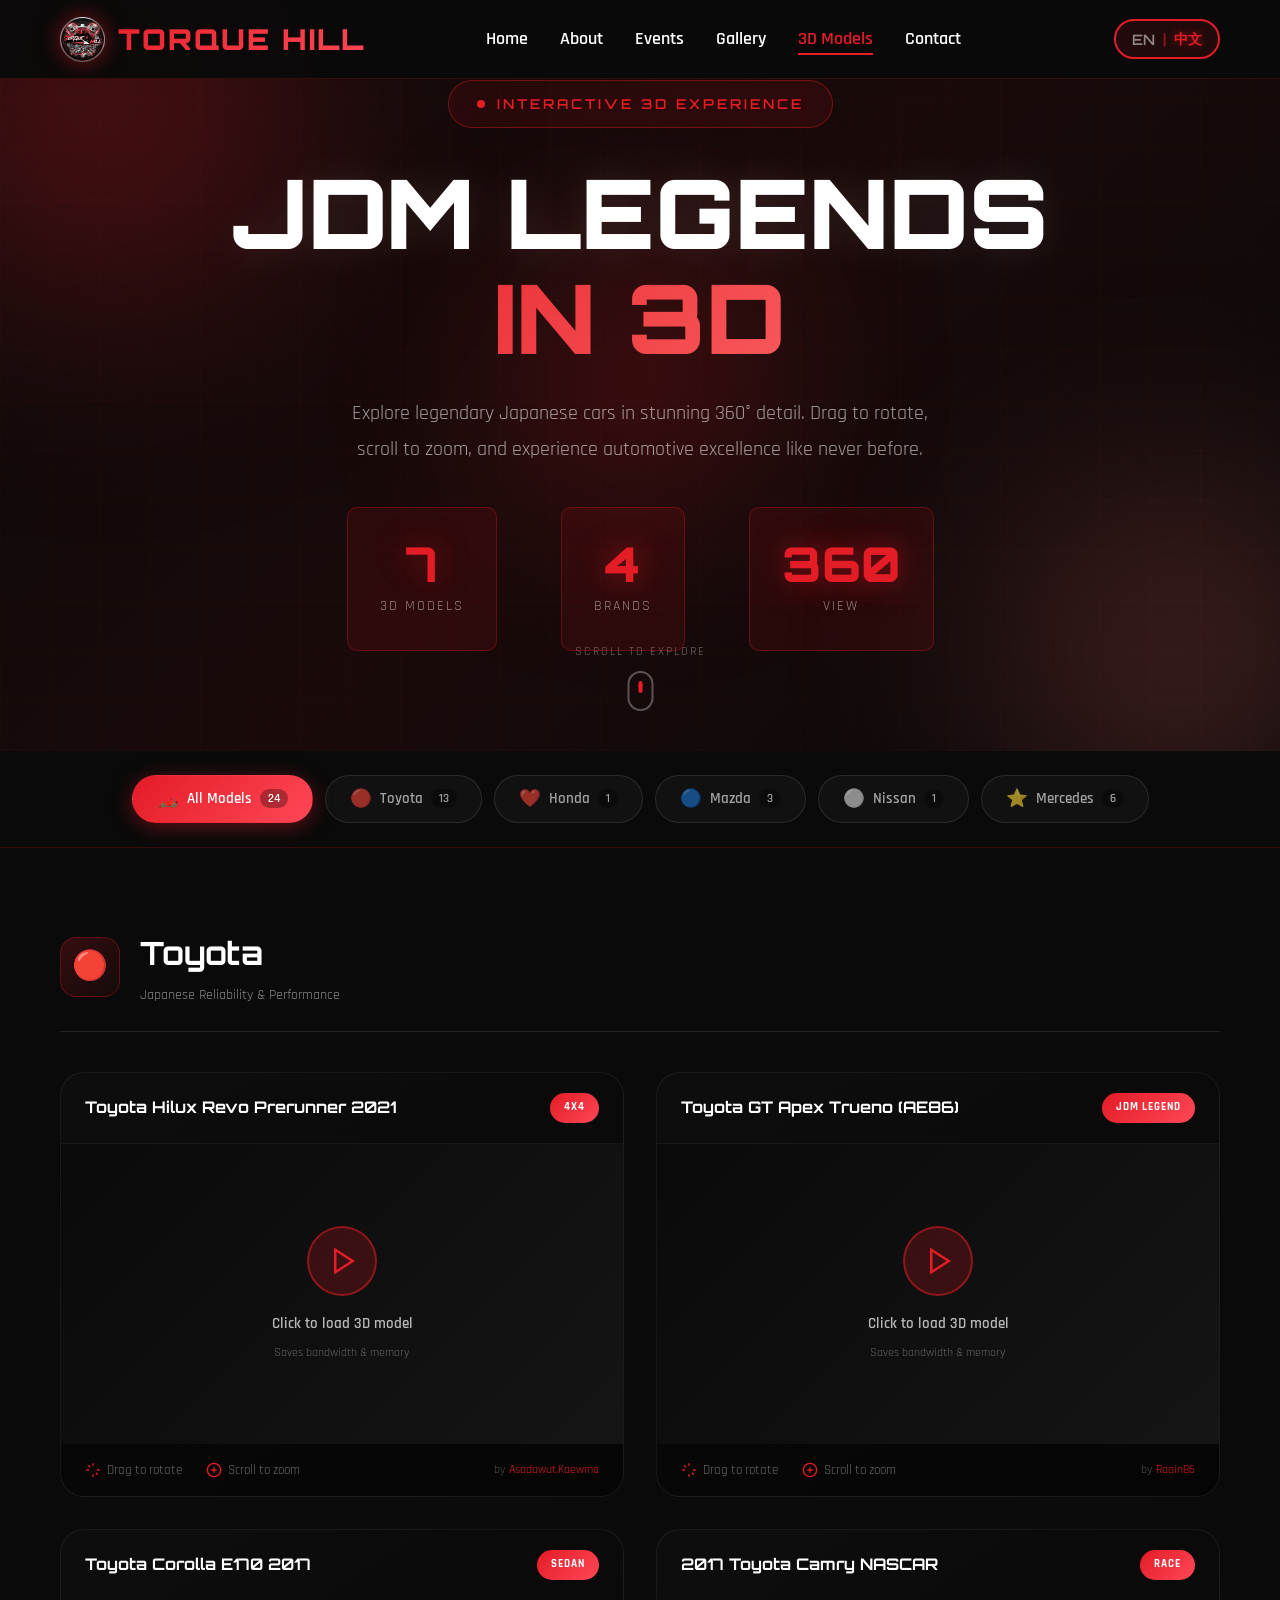
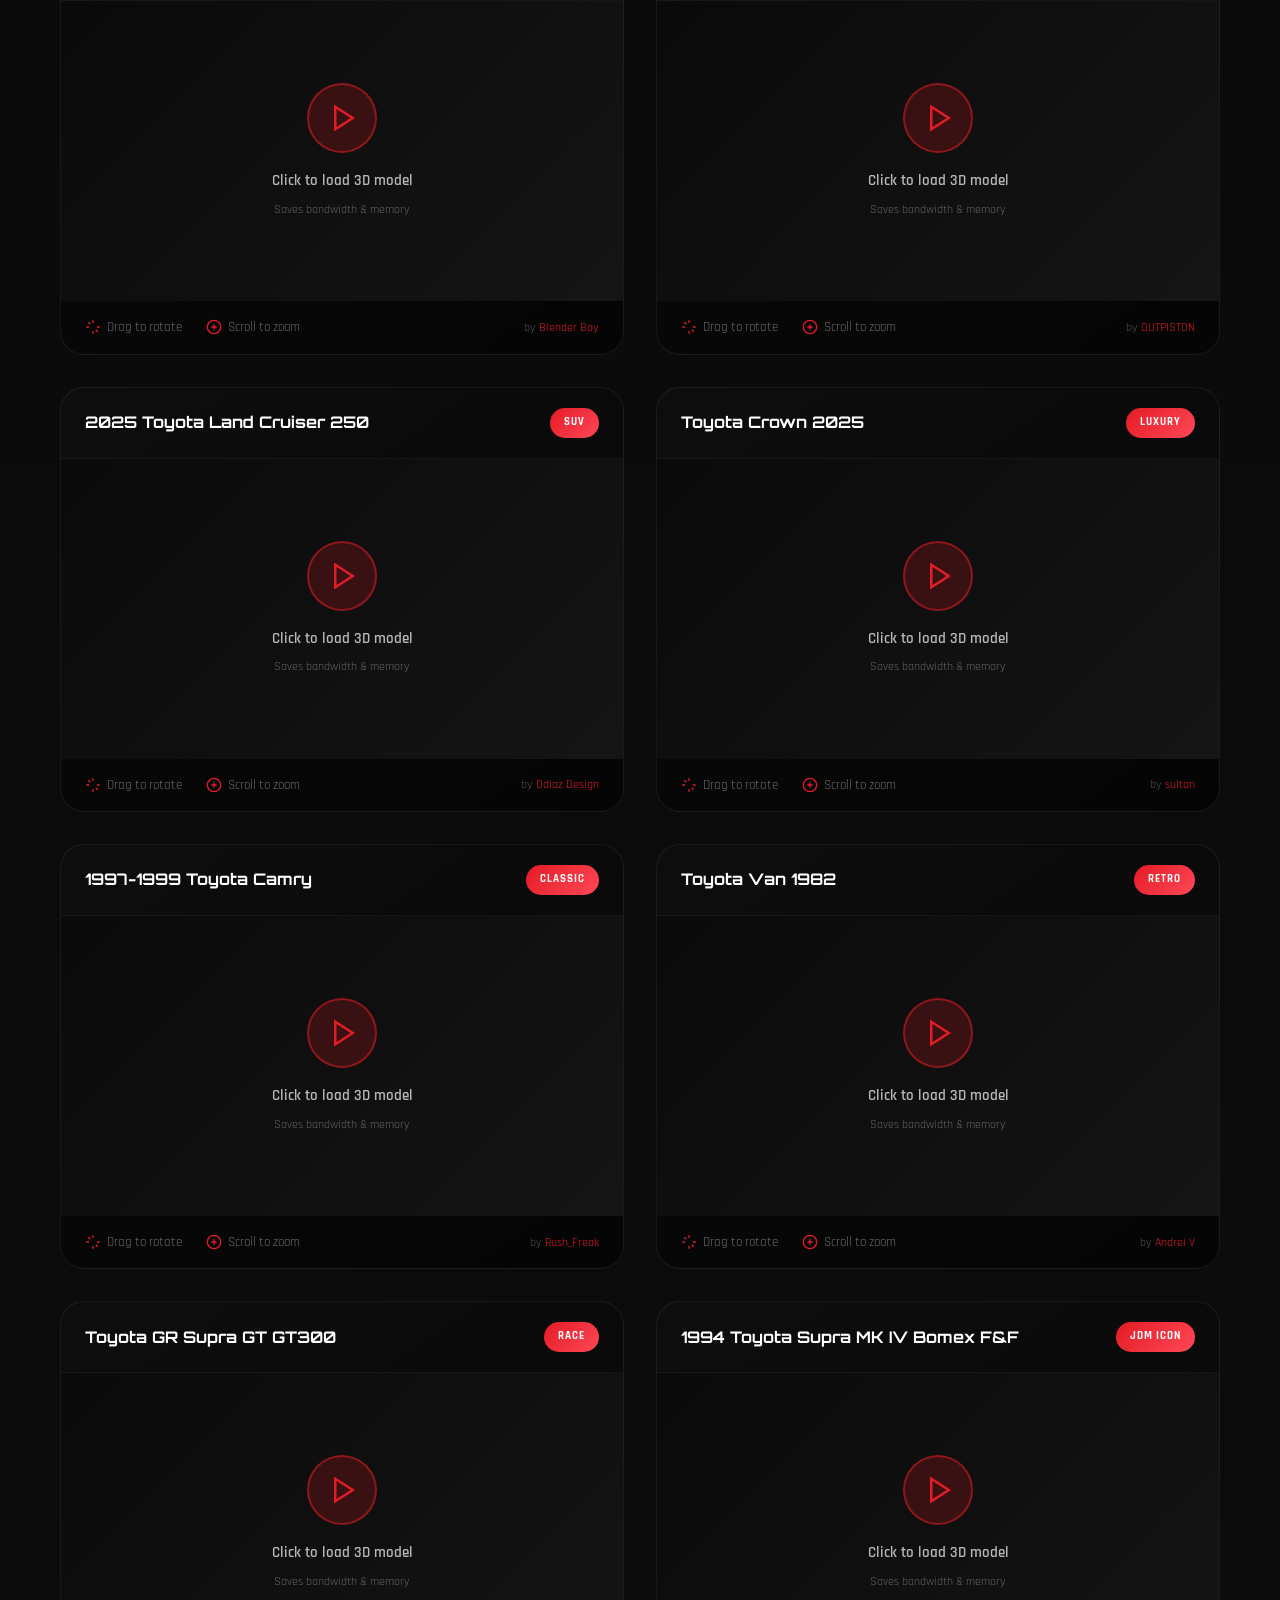
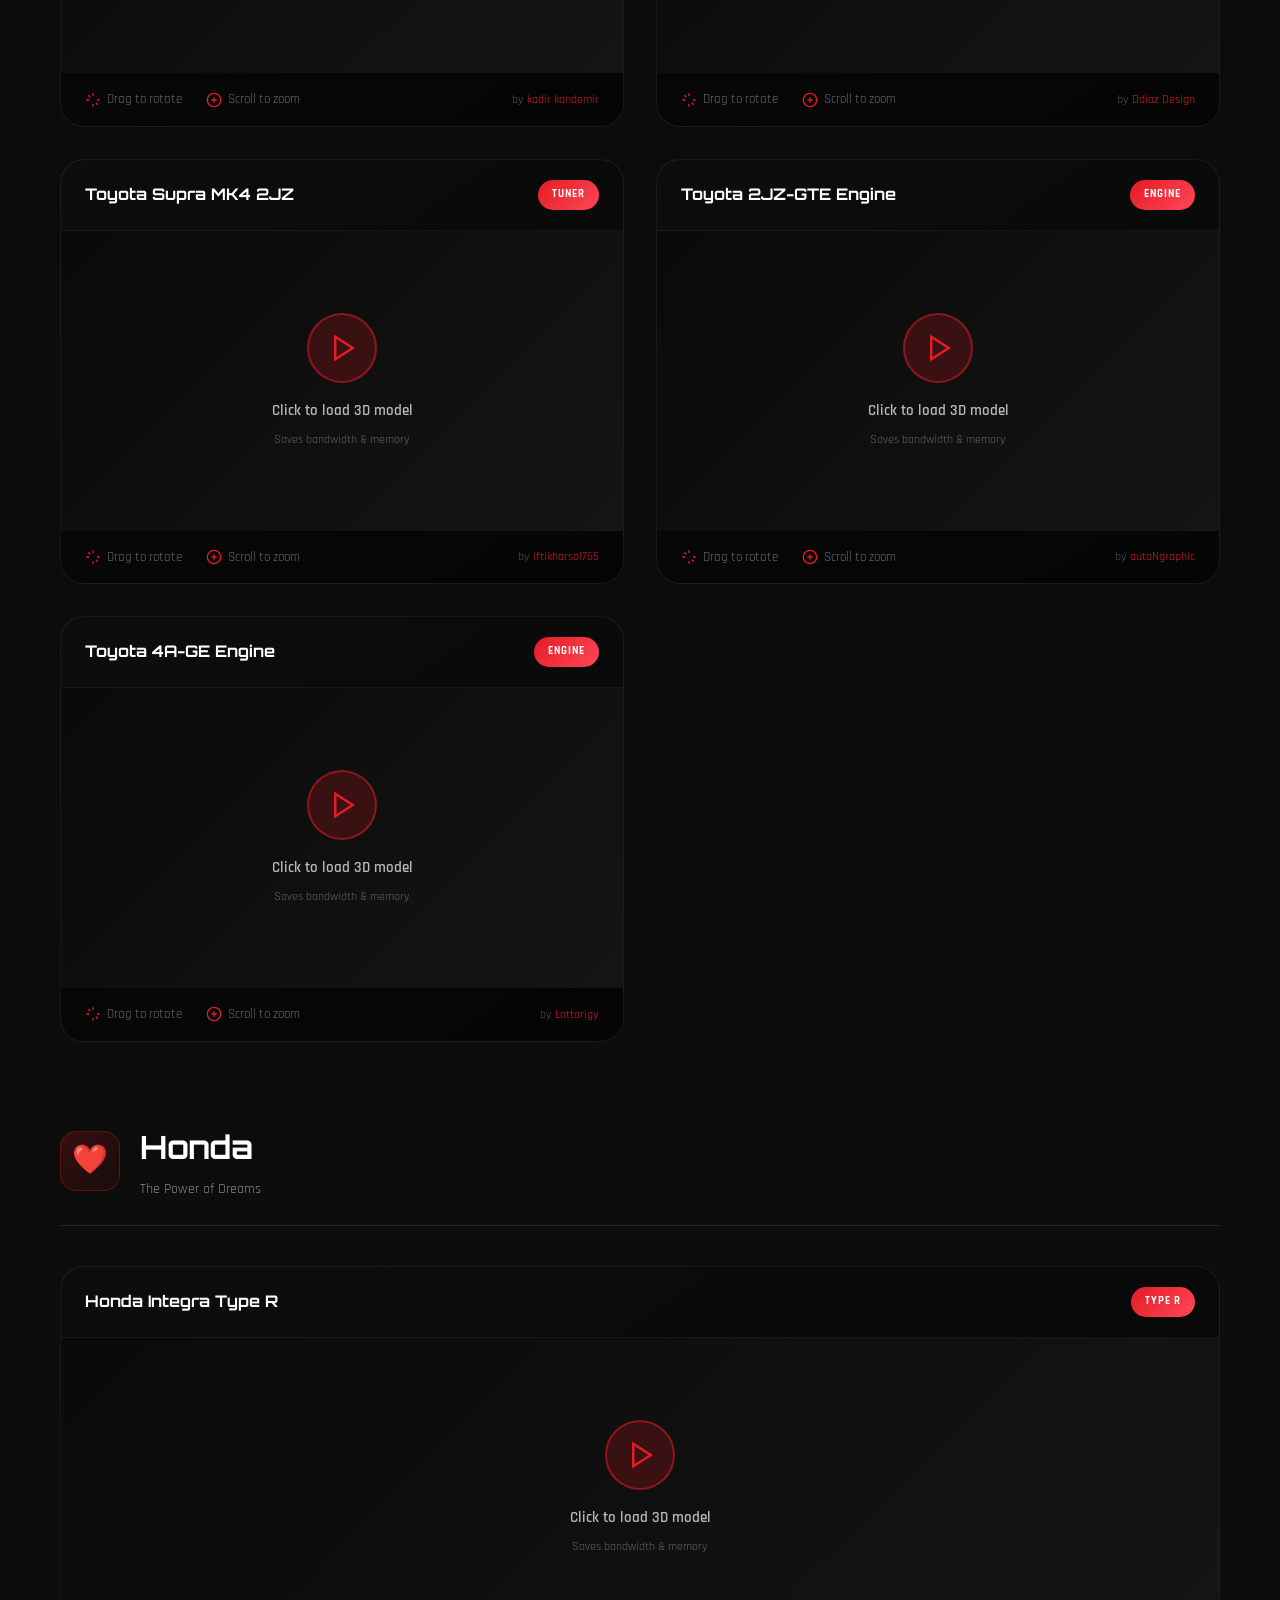
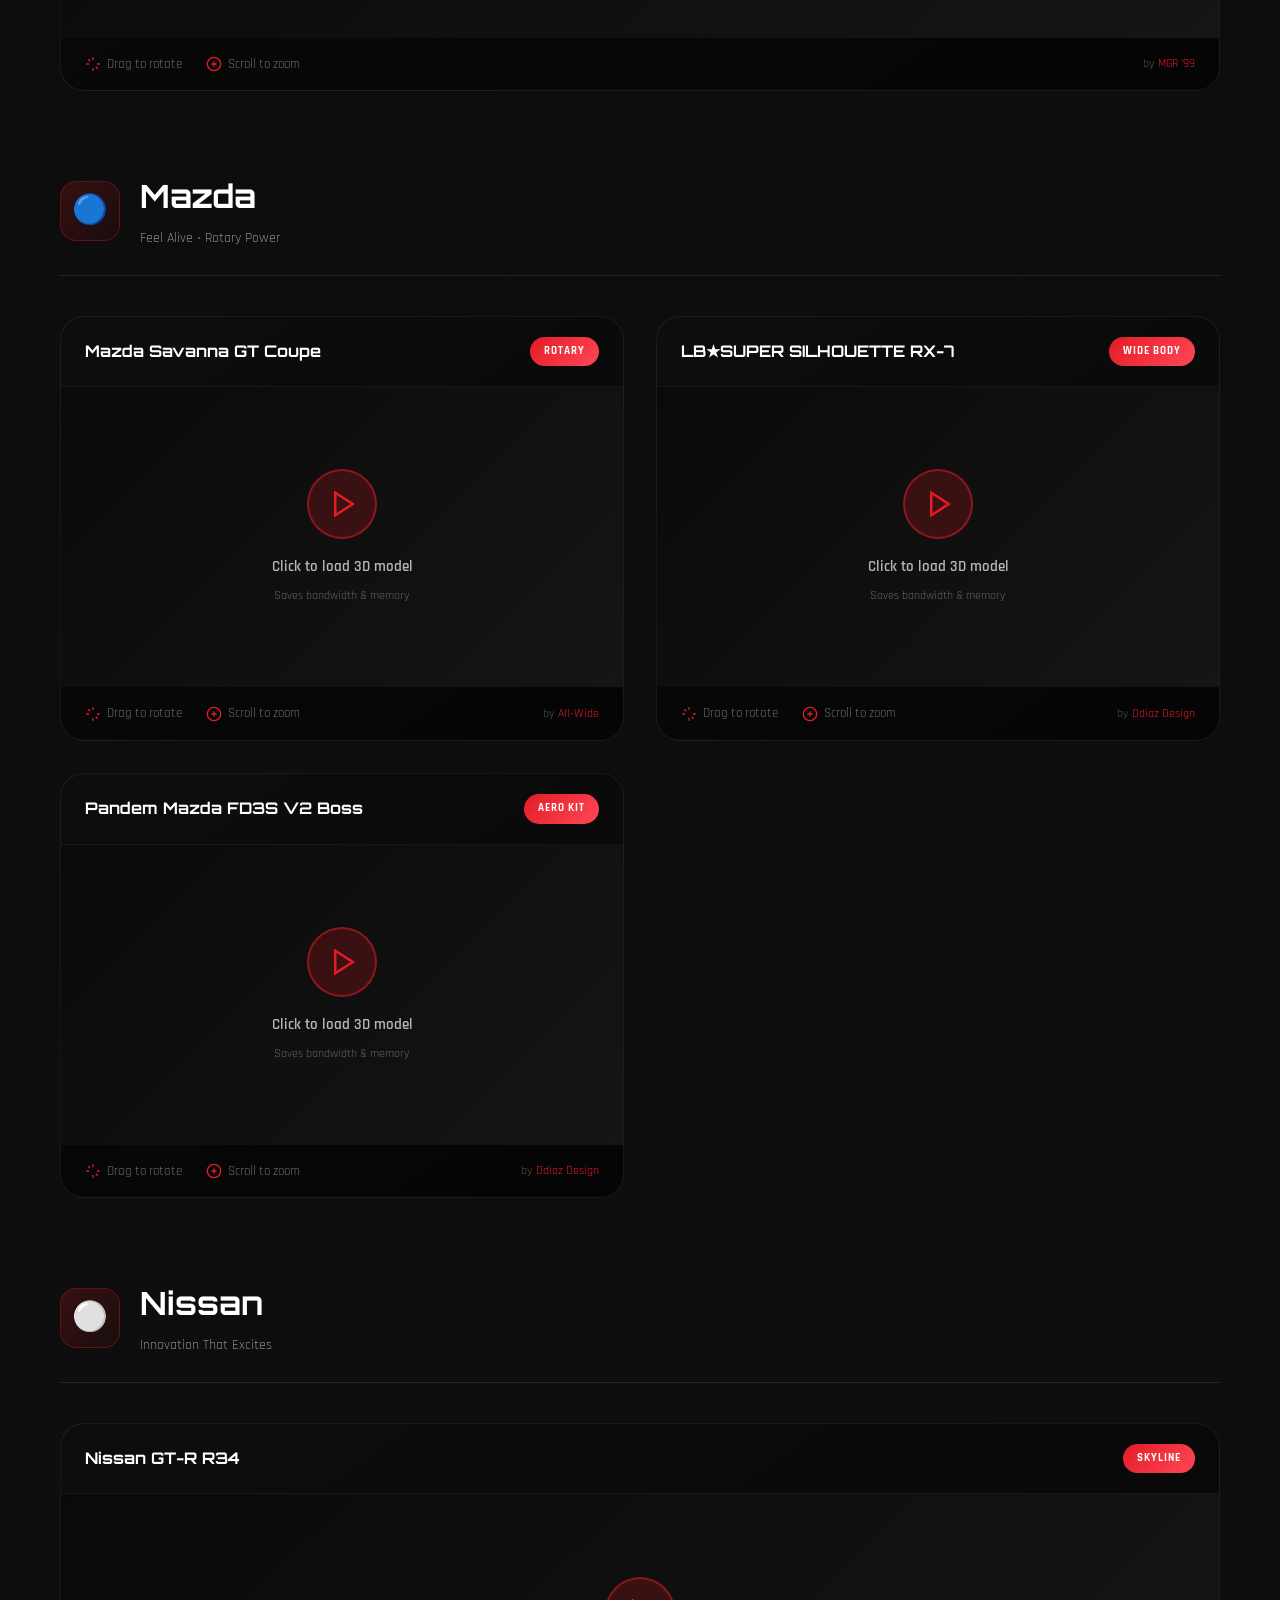
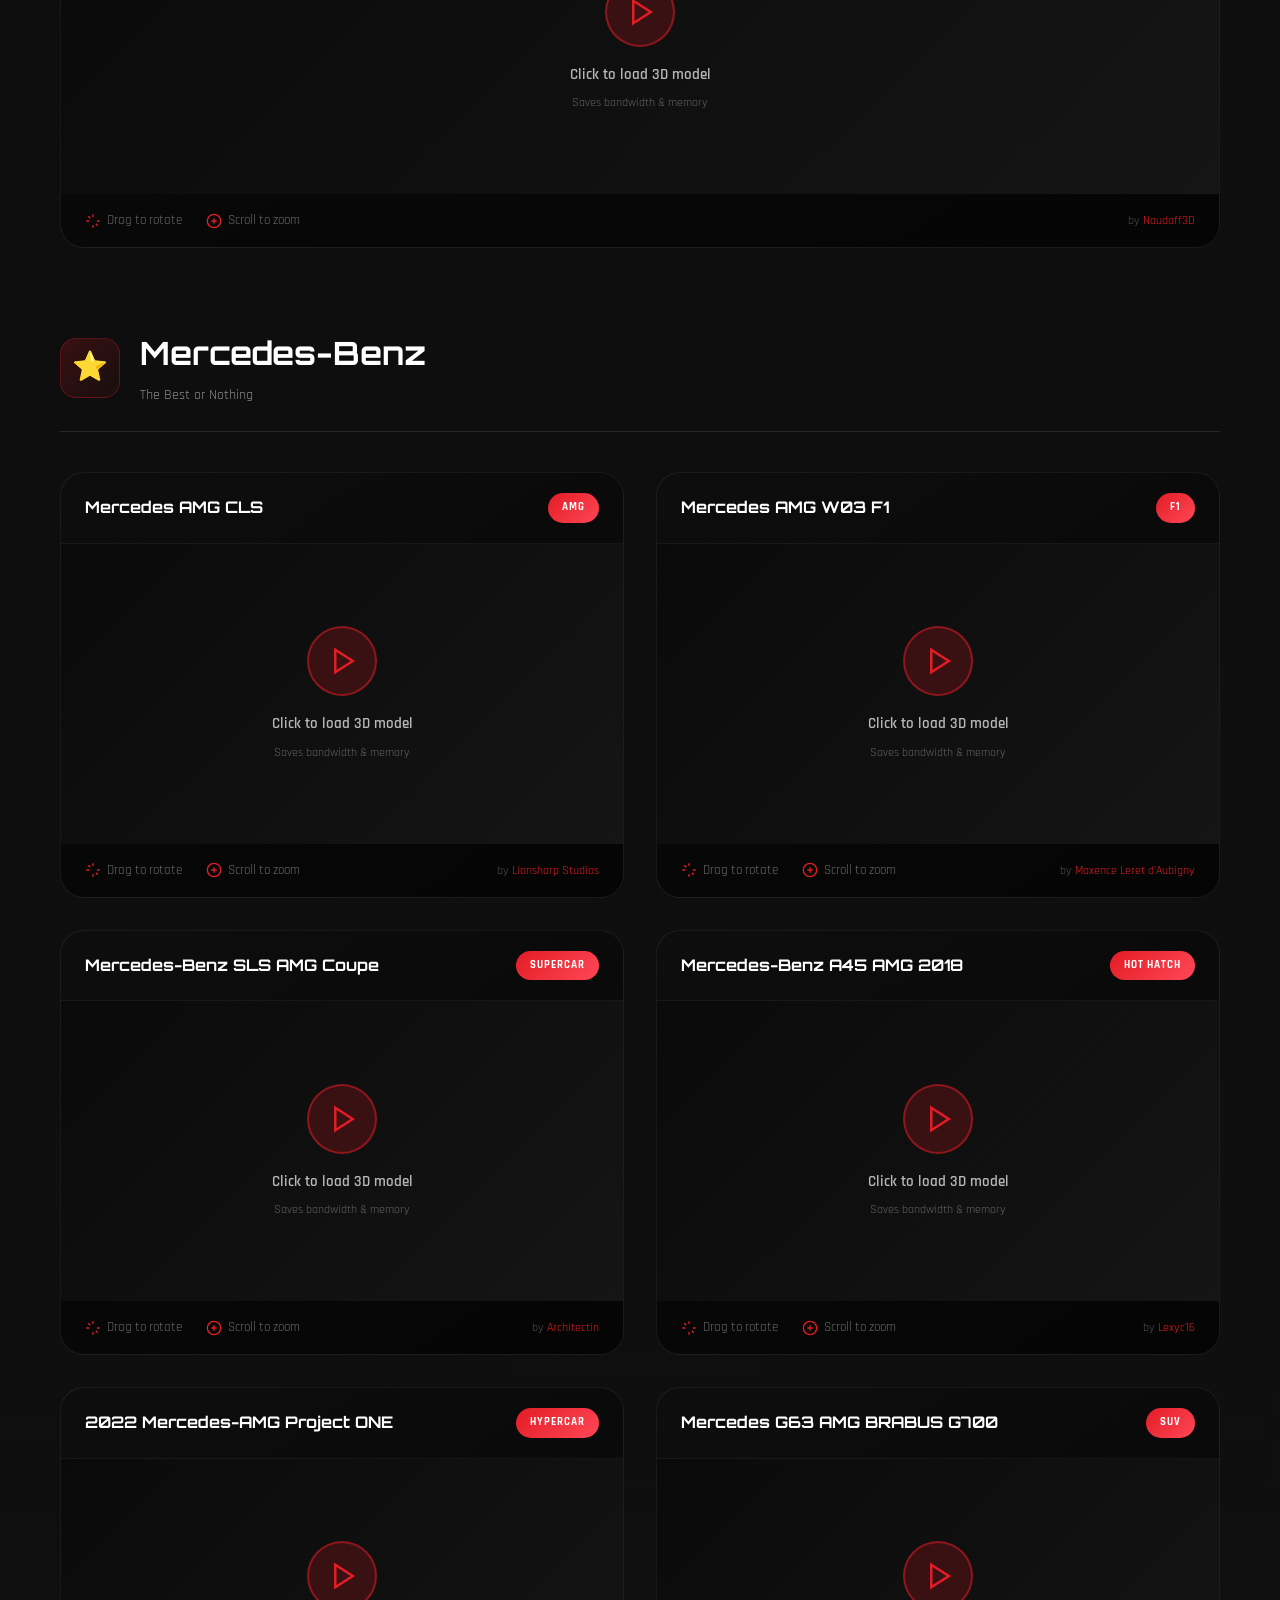
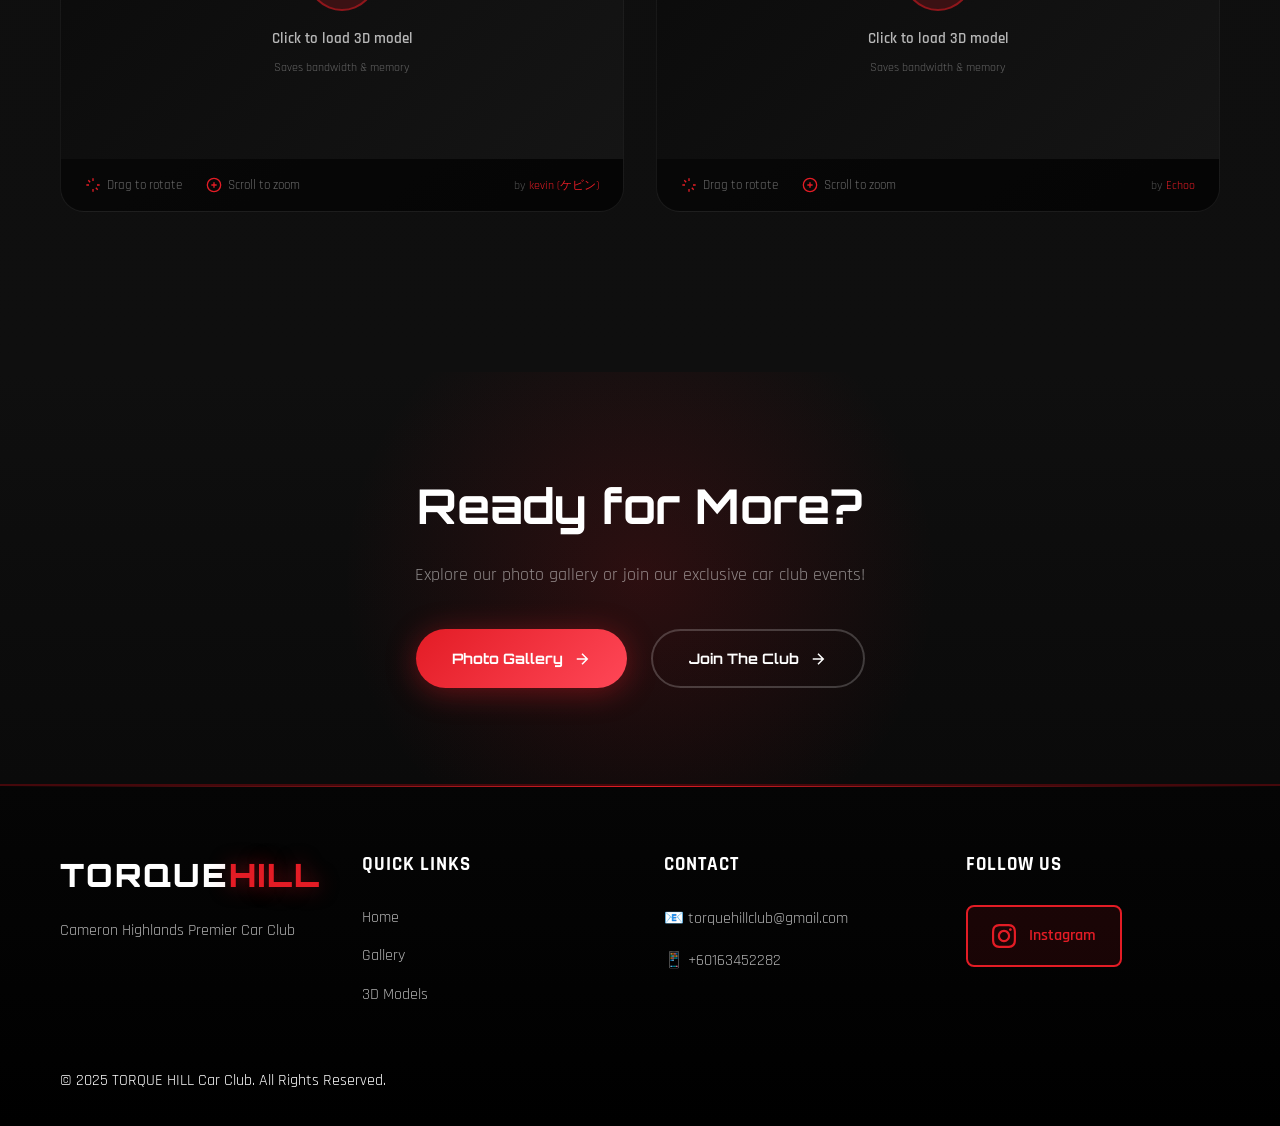
==== commit ef26d875: "Smoother 3D models - slower autospin, better transitions" ====
--- a/3d-models.html
+++ b/3d-models.html
@@ -442,6 +442,7 @@
             position: relative;
             height: 300px;
             background: #050505;
+            overflow: hidden;
         }
 
         .card-viewer iframe {
@@ -449,7 +450,9 @@
             height: 100%;
             border: none;
             opacity: 0;
-            transition: opacity 0.5s ease;
+            transition: opacity 0.8s ease;
+            transform: translateZ(0);
+            will-change: opacity;
         }
 
         .card-viewer iframe.loaded {
@@ -470,7 +473,13 @@
             background: linear-gradient(135deg, #0a0a0a 0%, #151515 100%);
             z-index: 1;
             cursor: pointer;
-            transition: all 0.3s ease;
+            transition: all 0.4s ease;
+        }
+
+        .model-loader.hidden {
+            opacity: 0;
+            pointer-events: none;
+            transition: opacity 0.6s ease;
         }
 
         .model-loader:hover {
@@ -1130,7 +1139,7 @@
                                 title="Toyota Hilux" 
                                 loading="lazy"
                                 allow="autoplay; fullscreen; xr-spatial-tracking" 
-                                src="https://sketchfab.com/models/04ae6d8e07e84f55a9e1d7e3261be171/embed?autospin=1&autostart=1&preload=1&ui_theme=dark&ui_infos=0&ui_controls=0&ui_stop=0&ui_inspector=0&ui_watermark_link=0&ui_watermark=0&ui_hint=0&ui_ar=0&ui_help=0&ui_settings=0&ui_vr=0&ui_fullscreen=0&ui_annotations=0&dnt=1">
+                                src="https://sketchfab.com/models/04ae6d8e07e84f55a9e1d7e3261be171/embed?autospin=0.3&autostart=1&preload=1&scrollwheel=1&camera=0&ui_theme=dark&ui_infos=0&ui_controls=0&ui_stop=0&ui_inspector=0&ui_watermark_link=0&ui_watermark=0&ui_hint=0&ui_ar=0&ui_help=0&ui_settings=0&ui_vr=0&ui_fullscreen=0&ui_annotations=0&dnt=1">
                             </iframe>
                         </div>
                         <div class="card-bottom-bar">
@@ -1159,7 +1168,7 @@
                                 title="Toyota AE86" 
                                 loading="lazy"
                                 allow="autoplay; fullscreen; xr-spatial-tracking" 
-                                src="https://sketchfab.com/models/552435085b5a4e20a0e89150c3c0f292/embed?autospin=1&autostart=1&preload=1&ui_theme=dark&ui_infos=0&ui_controls=0&ui_stop=0&ui_inspector=0&ui_watermark_link=0&ui_watermark=0&ui_hint=0&ui_ar=0&ui_help=0&ui_settings=0&ui_vr=0&ui_fullscreen=0&ui_annotations=0&dnt=1">
+                                src="https://sketchfab.com/models/552435085b5a4e20a0e89150c3c0f292/embed?autospin=0.3&autostart=1&preload=1&scrollwheel=1&camera=0&ui_theme=dark&ui_infos=0&ui_controls=0&ui_stop=0&ui_inspector=0&ui_watermark_link=0&ui_watermark=0&ui_hint=0&ui_ar=0&ui_help=0&ui_settings=0&ui_vr=0&ui_fullscreen=0&ui_annotations=0&dnt=1">
                             </iframe>
                         </div>
                         <div class="card-bottom-bar">
@@ -1188,7 +1197,7 @@
                                 title="Toyota Corolla E170 2017" 
                                 loading="lazy"
                                 allow="autoplay; fullscreen; xr-spatial-tracking" 
-                                src="https://sketchfab.com/models/d87af59849814c5cb35a0c233f2c2f19/embed?autospin=1&autostart=1&preload=1&ui_theme=dark&ui_infos=0&ui_controls=0&ui_stop=0&ui_inspector=0&ui_watermark_link=0&ui_watermark=0&ui_hint=0&ui_ar=0&ui_help=0&ui_settings=0&ui_vr=0&ui_fullscreen=0&ui_annotations=0&dnt=1">
+                                src="https://sketchfab.com/models/d87af59849814c5cb35a0c233f2c2f19/embed?autospin=0.3&autostart=1&preload=1&scrollwheel=1&camera=0&ui_theme=dark&ui_infos=0&ui_controls=0&ui_stop=0&ui_inspector=0&ui_watermark_link=0&ui_watermark=0&ui_hint=0&ui_ar=0&ui_help=0&ui_settings=0&ui_vr=0&ui_fullscreen=0&ui_annotations=0&dnt=1">
                             </iframe>
                         </div>
                         <div class="card-bottom-bar">
@@ -1217,7 +1226,7 @@
                                 title="2017 Toyota Camry NASCAR" 
                                 loading="lazy"
                                 allow="autoplay; fullscreen; xr-spatial-tracking" 
-                                src="https://sketchfab.com/models/47acf28324194731a3d317d55187248d/embed?autospin=1&autostart=1&preload=1&ui_theme=dark&ui_infos=0&ui_controls=0&ui_stop=0&ui_inspector=0&ui_watermark_link=0&ui_watermark=0&ui_hint=0&ui_ar=0&ui_help=0&ui_settings=0&ui_vr=0&ui_fullscreen=0&ui_annotations=0&dnt=1">
+                                src="https://sketchfab.com/models/47acf28324194731a3d317d55187248d/embed?autospin=0.3&autostart=1&preload=1&scrollwheel=1&camera=0&ui_theme=dark&ui_infos=0&ui_controls=0&ui_stop=0&ui_inspector=0&ui_watermark_link=0&ui_watermark=0&ui_hint=0&ui_ar=0&ui_help=0&ui_settings=0&ui_vr=0&ui_fullscreen=0&ui_annotations=0&dnt=1">
                             </iframe>
                         </div>
                         <div class="card-bottom-bar">
@@ -1246,7 +1255,7 @@
                                 title="2025 Toyota Land Cruiser 250" 
                                 loading="lazy"
                                 allow="autoplay; fullscreen; xr-spatial-tracking" 
-                                src="https://sketchfab.com/models/b53e78d5e3474474a788e7ef4deccda0/embed?autospin=1&autostart=1&preload=1&ui_theme=dark&ui_infos=0&ui_controls=0&ui_stop=0&ui_inspector=0&ui_watermark_link=0&ui_watermark=0&ui_hint=0&ui_ar=0&ui_help=0&ui_settings=0&ui_vr=0&ui_fullscreen=0&ui_annotations=0&dnt=1">
+                                src="https://sketchfab.com/models/b53e78d5e3474474a788e7ef4deccda0/embed?autospin=0.3&autostart=1&preload=1&scrollwheel=1&camera=0&ui_theme=dark&ui_infos=0&ui_controls=0&ui_stop=0&ui_inspector=0&ui_watermark_link=0&ui_watermark=0&ui_hint=0&ui_ar=0&ui_help=0&ui_settings=0&ui_vr=0&ui_fullscreen=0&ui_annotations=0&dnt=1">
                             </iframe>
                         </div>
                         <div class="card-bottom-bar">
@@ -1275,7 +1284,7 @@
                                 title="Toyota Crown 2025" 
                                 loading="lazy"
                                 allow="autoplay; fullscreen; xr-spatial-tracking" 
-                                src="https://sketchfab.com/models/9f48fc0a66e44a69a09fda2f864e5944/embed?autospin=1&autostart=1&preload=1&ui_theme=dark&ui_infos=0&ui_controls=0&ui_stop=0&ui_inspector=0&ui_watermark_link=0&ui_watermark=0&ui_hint=0&ui_ar=0&ui_help=0&ui_settings=0&ui_vr=0&ui_fullscreen=0&ui_annotations=0&dnt=1">
+                                src="https://sketchfab.com/models/9f48fc0a66e44a69a09fda2f864e5944/embed?autospin=0.3&autostart=1&preload=1&scrollwheel=1&camera=0&ui_theme=dark&ui_infos=0&ui_controls=0&ui_stop=0&ui_inspector=0&ui_watermark_link=0&ui_watermark=0&ui_hint=0&ui_ar=0&ui_help=0&ui_settings=0&ui_vr=0&ui_fullscreen=0&ui_annotations=0&dnt=1">
                             </iframe>
                         </div>
                         <div class="card-bottom-bar">
@@ -1304,7 +1313,7 @@
                                 title="1997-1999 Toyota Camry" 
                                 loading="lazy"
                                 allow="autoplay; fullscreen; xr-spatial-tracking" 
-                                src="https://sketchfab.com/models/f0dc4610ad3d49d69a24e3404995ab44/embed?autospin=1&autostart=1&preload=1&ui_theme=dark&ui_infos=0&ui_controls=0&ui_stop=0&ui_inspector=0&ui_watermark_link=0&ui_watermark=0&ui_hint=0&ui_ar=0&ui_help=0&ui_settings=0&ui_vr=0&ui_fullscreen=0&ui_annotations=0&dnt=1">
+                                src="https://sketchfab.com/models/f0dc4610ad3d49d69a24e3404995ab44/embed?autospin=0.3&autostart=1&preload=1&scrollwheel=1&camera=0&ui_theme=dark&ui_infos=0&ui_controls=0&ui_stop=0&ui_inspector=0&ui_watermark_link=0&ui_watermark=0&ui_hint=0&ui_ar=0&ui_help=0&ui_settings=0&ui_vr=0&ui_fullscreen=0&ui_annotations=0&dnt=1">
                             </iframe>
                         </div>
                         <div class="card-bottom-bar">
@@ -1333,7 +1342,7 @@
                                 title="Toyota Van 1982" 
                                 loading="lazy"
                                 allow="autoplay; fullscreen; xr-spatial-tracking" 
-                                src="https://sketchfab.com/models/d3b5955e74cc4c619c4658a0e7104f42/embed?autospin=1&autostart=1&preload=1&ui_theme=dark&ui_infos=0&ui_controls=0&ui_stop=0&ui_inspector=0&ui_watermark_link=0&ui_watermark=0&ui_hint=0&ui_ar=0&ui_help=0&ui_settings=0&ui_vr=0&ui_fullscreen=0&ui_annotations=0&dnt=1">
+                                src="https://sketchfab.com/models/d3b5955e74cc4c619c4658a0e7104f42/embed?autospin=0.3&autostart=1&preload=1&scrollwheel=1&camera=0&ui_theme=dark&ui_infos=0&ui_controls=0&ui_stop=0&ui_inspector=0&ui_watermark_link=0&ui_watermark=0&ui_hint=0&ui_ar=0&ui_help=0&ui_settings=0&ui_vr=0&ui_fullscreen=0&ui_annotations=0&dnt=1">
                             </iframe>
                         </div>
                         <div class="card-bottom-bar">
@@ -1362,7 +1371,7 @@
                                 title="Toyota GR Supra GT GT300" 
                                 loading="lazy"
                                 allow="autoplay; fullscreen; xr-spatial-tracking" 
-                                src="https://sketchfab.com/models/58efbe2b2e144d8e8edfcc0c64e55f88/embed?autospin=1&autostart=1&preload=1&ui_theme=dark&ui_infos=0&ui_controls=0&ui_stop=0&ui_inspector=0&ui_watermark_link=0&ui_watermark=0&ui_hint=0&ui_ar=0&ui_help=0&ui_settings=0&ui_vr=0&ui_fullscreen=0&ui_annotations=0&dnt=1">
+                                src="https://sketchfab.com/models/58efbe2b2e144d8e8edfcc0c64e55f88/embed?autospin=0.3&autostart=1&preload=1&scrollwheel=1&camera=0&ui_theme=dark&ui_infos=0&ui_controls=0&ui_stop=0&ui_inspector=0&ui_watermark_link=0&ui_watermark=0&ui_hint=0&ui_ar=0&ui_help=0&ui_settings=0&ui_vr=0&ui_fullscreen=0&ui_annotations=0&dnt=1">
                             </iframe>
                         </div>
                         <div class="card-bottom-bar">
@@ -1391,7 +1400,7 @@
                                 title="1994 Toyota Supra MK IV Bomex Fast & Furious" 
                                 loading="lazy"
                                 allow="autoplay; fullscreen; xr-spatial-tracking" 
-                                src="https://sketchfab.com/models/126c185845724e0eadb35229677ba44b/embed?autospin=1&autostart=1&preload=1&ui_theme=dark&ui_infos=0&ui_controls=0&ui_stop=0&ui_inspector=0&ui_watermark_link=0&ui_watermark=0&ui_hint=0&ui_ar=0&ui_help=0&ui_settings=0&ui_vr=0&ui_fullscreen=0&ui_annotations=0&dnt=1">
+                                src="https://sketchfab.com/models/126c185845724e0eadb35229677ba44b/embed?autospin=0.3&autostart=1&preload=1&scrollwheel=1&camera=0&ui_theme=dark&ui_infos=0&ui_controls=0&ui_stop=0&ui_inspector=0&ui_watermark_link=0&ui_watermark=0&ui_hint=0&ui_ar=0&ui_help=0&ui_settings=0&ui_vr=0&ui_fullscreen=0&ui_annotations=0&dnt=1">
                             </iframe>
                         </div>
                         <div class="card-bottom-bar">
@@ -1420,7 +1429,7 @@
                                 title="Supra MK4 2JZ" 
                                 loading="lazy"
                                 allow="autoplay; fullscreen; xr-spatial-tracking" 
-                                src="https://sketchfab.com/models/1adccf0783e04b538335ba484c5b7256/embed?autospin=1&autostart=1&preload=1&ui_theme=dark&ui_infos=0&ui_controls=0&ui_stop=0&ui_inspector=0&ui_watermark_link=0&ui_watermark=0&ui_hint=0&ui_ar=0&ui_help=0&ui_settings=0&ui_vr=0&ui_fullscreen=0&ui_annotations=0&dnt=1">
+                                src="https://sketchfab.com/models/1adccf0783e04b538335ba484c5b7256/embed?autospin=0.3&autostart=1&preload=1&scrollwheel=1&camera=0&ui_theme=dark&ui_infos=0&ui_controls=0&ui_stop=0&ui_inspector=0&ui_watermark_link=0&ui_watermark=0&ui_hint=0&ui_ar=0&ui_help=0&ui_settings=0&ui_vr=0&ui_fullscreen=0&ui_annotations=0&dnt=1">
                             </iframe>
                         </div>
                         <div class="card-bottom-bar">
@@ -1449,7 +1458,7 @@
                                 title="Toyota 2JZ GTE Engine" 
                                 loading="lazy"
                                 allow="autoplay; fullscreen; xr-spatial-tracking" 
-                                src="https://sketchfab.com/models/7ebc9741434540c4831453066d7ae057/embed?autospin=1&autostart=1&preload=1&ui_theme=dark&ui_infos=0&ui_controls=0&ui_stop=0&ui_inspector=0&ui_watermark_link=0&ui_watermark=0&ui_hint=0&ui_ar=0&ui_help=0&ui_settings=0&ui_vr=0&ui_fullscreen=0&ui_annotations=0&dnt=1">
+                                src="https://sketchfab.com/models/7ebc9741434540c4831453066d7ae057/embed?autospin=0.3&autostart=1&preload=1&scrollwheel=1&camera=0&ui_theme=dark&ui_infos=0&ui_controls=0&ui_stop=0&ui_inspector=0&ui_watermark_link=0&ui_watermark=0&ui_hint=0&ui_ar=0&ui_help=0&ui_settings=0&ui_vr=0&ui_fullscreen=0&ui_annotations=0&dnt=1">
                             </iframe>
                         </div>
                         <div class="card-bottom-bar">
@@ -1478,7 +1487,7 @@
                                 title="Toyota Engine 4AGE" 
                                 loading="lazy"
                                 allow="autoplay; fullscreen; xr-spatial-tracking" 
-                                src="https://sketchfab.com/models/7614423c647c4d16b59d5862e80bbf29/embed?autospin=1&autostart=1&preload=1&ui_theme=dark&ui_infos=0&ui_controls=0&ui_stop=0&ui_inspector=0&ui_watermark_link=0&ui_watermark=0&ui_hint=0&ui_ar=0&ui_help=0&ui_settings=0&ui_vr=0&ui_fullscreen=0&ui_annotations=0&dnt=1">
+                                src="https://sketchfab.com/models/7614423c647c4d16b59d5862e80bbf29/embed?autospin=0.3&autostart=1&preload=1&scrollwheel=1&camera=0&ui_theme=dark&ui_infos=0&ui_controls=0&ui_stop=0&ui_inspector=0&ui_watermark_link=0&ui_watermark=0&ui_hint=0&ui_ar=0&ui_help=0&ui_settings=0&ui_vr=0&ui_fullscreen=0&ui_annotations=0&dnt=1">
                             </iframe>
                         </div>
                         <div class="card-bottom-bar">
@@ -1519,7 +1528,7 @@
                                 title="Honda Integra Type R" 
                                 loading="lazy"
                                 allow="autoplay; fullscreen; xr-spatial-tracking" 
-                                src="https://sketchfab.com/models/8bee0362b6e14980a529e31b8482b1f1/embed?autospin=1&autostart=1&preload=1&ui_theme=dark&ui_infos=0&ui_controls=0&ui_stop=0&ui_inspector=0&ui_watermark_link=0&ui_watermark=0&ui_hint=0&ui_ar=0&ui_help=0&ui_settings=0&ui_vr=0&ui_fullscreen=0&ui_annotations=0&dnt=1">
+                                src="https://sketchfab.com/models/8bee0362b6e14980a529e31b8482b1f1/embed?autospin=0.3&autostart=1&preload=1&scrollwheel=1&camera=0&ui_theme=dark&ui_infos=0&ui_controls=0&ui_stop=0&ui_inspector=0&ui_watermark_link=0&ui_watermark=0&ui_hint=0&ui_ar=0&ui_help=0&ui_settings=0&ui_vr=0&ui_fullscreen=0&ui_annotations=0&dnt=1">
                             </iframe>
                         </div>
                         <div class="card-bottom-bar">
@@ -1560,7 +1569,7 @@
                                 title="Mazda Savanna GT Coupe" 
                                 loading="lazy"
                                 allow="autoplay; fullscreen; xr-spatial-tracking" 
-                                src="https://sketchfab.com/models/f2cb2bf28c644aadb728d98600440d9d/embed?autospin=1&autostart=1&preload=1&ui_theme=dark&ui_infos=0&ui_controls=0&ui_stop=0&ui_inspector=0&ui_watermark_link=0&ui_watermark=0&ui_hint=0&ui_ar=0&ui_help=0&ui_settings=0&ui_vr=0&ui_fullscreen=0&ui_annotations=0&dnt=1">
+                                src="https://sketchfab.com/models/f2cb2bf28c644aadb728d98600440d9d/embed?autospin=0.3&autostart=1&preload=1&scrollwheel=1&camera=0&ui_theme=dark&ui_infos=0&ui_controls=0&ui_stop=0&ui_inspector=0&ui_watermark_link=0&ui_watermark=0&ui_hint=0&ui_ar=0&ui_help=0&ui_settings=0&ui_vr=0&ui_fullscreen=0&ui_annotations=0&dnt=1">
                             </iframe>
                         </div>
                         <div class="card-bottom-bar">
@@ -1589,7 +1598,7 @@
                                 title="Mazda RX-7 LB" 
                                 loading="lazy"
                                 allow="autoplay; fullscreen; xr-spatial-tracking" 
-                                src="https://sketchfab.com/models/c5c5ad569240468e9f58a8f88e7aaaf0/embed?autospin=1&autostart=1&preload=1&ui_theme=dark&ui_infos=0&ui_controls=0&ui_stop=0&ui_inspector=0&ui_watermark_link=0&ui_watermark=0&ui_hint=0&ui_ar=0&ui_help=0&ui_settings=0&ui_vr=0&ui_fullscreen=0&ui_annotations=0&dnt=1">
+                                src="https://sketchfab.com/models/c5c5ad569240468e9f58a8f88e7aaaf0/embed?autospin=0.3&autostart=1&preload=1&scrollwheel=1&camera=0&ui_theme=dark&ui_infos=0&ui_controls=0&ui_stop=0&ui_inspector=0&ui_watermark_link=0&ui_watermark=0&ui_hint=0&ui_ar=0&ui_help=0&ui_settings=0&ui_vr=0&ui_fullscreen=0&ui_annotations=0&dnt=1">
                             </iframe>
                         </div>
                         <div class="card-bottom-bar">
@@ -1618,7 +1627,7 @@
                                 title="Mazda RX-7 Pandem" 
                                 loading="lazy"
                                 allow="autoplay; fullscreen; xr-spatial-tracking" 
-                                src="https://sketchfab.com/models/6abc9755ce534beb956486f47d32224a/embed?autospin=1&autostart=1&preload=1&ui_theme=dark&ui_infos=0&ui_controls=0&ui_stop=0&ui_inspector=0&ui_watermark_link=0&ui_watermark=0&ui_hint=0&ui_ar=0&ui_help=0&ui_settings=0&ui_vr=0&ui_fullscreen=0&ui_annotations=0&dnt=1">
+                                src="https://sketchfab.com/models/6abc9755ce534beb956486f47d32224a/embed?autospin=0.3&autostart=1&preload=1&scrollwheel=1&camera=0&ui_theme=dark&ui_infos=0&ui_controls=0&ui_stop=0&ui_inspector=0&ui_watermark_link=0&ui_watermark=0&ui_hint=0&ui_ar=0&ui_help=0&ui_settings=0&ui_vr=0&ui_fullscreen=0&ui_annotations=0&dnt=1">
                             </iframe>
                         </div>
                         <div class="card-bottom-bar">
@@ -1659,7 +1668,7 @@
                                 title="Nissan GT-R R34" 
                                 loading="lazy"
                                 allow="autoplay; fullscreen; xr-spatial-tracking" 
-                                src="https://sketchfab.com/models/46dc38bbce08434a9077e65ac750e659/embed?autospin=1&autostart=1&preload=1&ui_theme=dark&ui_infos=0&ui_controls=0&ui_stop=0&ui_inspector=0&ui_watermark_link=0&ui_watermark=0&ui_hint=0&ui_ar=0&ui_help=0&ui_settings=0&ui_vr=0&ui_fullscreen=0&ui_annotations=0&dnt=1">
+                                src="https://sketchfab.com/models/46dc38bbce08434a9077e65ac750e659/embed?autospin=0.3&autostart=1&preload=1&scrollwheel=1&camera=0&ui_theme=dark&ui_infos=0&ui_controls=0&ui_stop=0&ui_inspector=0&ui_watermark_link=0&ui_watermark=0&ui_hint=0&ui_ar=0&ui_help=0&ui_settings=0&ui_vr=0&ui_fullscreen=0&ui_annotations=0&dnt=1">
                             </iframe>
                         </div>
                         <div class="card-bottom-bar">
@@ -1700,7 +1709,7 @@
                                 title="Mercedes AMG CLS" 
                                 loading="lazy"
                                 allow="autoplay; fullscreen; xr-spatial-tracking" 
-                                src="https://sketchfab.com/models/88b9a904632e42d18254aa6bf5f43344/embed?autospin=1&autostart=1&preload=1&ui_theme=dark&ui_infos=0&ui_controls=0&ui_stop=0&ui_inspector=0&ui_watermark_link=0&ui_watermark=0&ui_hint=0&ui_ar=0&ui_help=0&ui_settings=0&ui_vr=0&ui_fullscreen=0&ui_annotations=0&dnt=1">
+                                src="https://sketchfab.com/models/88b9a904632e42d18254aa6bf5f43344/embed?autospin=0.3&autostart=1&preload=1&scrollwheel=1&camera=0&ui_theme=dark&ui_infos=0&ui_controls=0&ui_stop=0&ui_inspector=0&ui_watermark_link=0&ui_watermark=0&ui_hint=0&ui_ar=0&ui_help=0&ui_settings=0&ui_vr=0&ui_fullscreen=0&ui_annotations=0&dnt=1">
                             </iframe>
                         </div>
                         <div class="card-bottom-bar">
@@ -1729,7 +1738,7 @@
                                 title="Mercedes AMG W03" 
                                 loading="lazy"
                                 allow="autoplay; fullscreen; xr-spatial-tracking" 
-                                src="https://sketchfab.com/models/2c5582dca7d6436ab986e00814554a2a/embed?autospin=1&autostart=1&preload=1&ui_theme=dark&ui_infos=0&ui_controls=0&ui_stop=0&ui_inspector=0&ui_watermark_link=0&ui_watermark=0&ui_hint=0&ui_ar=0&ui_help=0&ui_settings=0&ui_vr=0&ui_fullscreen=0&ui_annotations=0&dnt=1">
+                                src="https://sketchfab.com/models/2c5582dca7d6436ab986e00814554a2a/embed?autospin=0.3&autostart=1&preload=1&scrollwheel=1&camera=0&ui_theme=dark&ui_infos=0&ui_controls=0&ui_stop=0&ui_inspector=0&ui_watermark_link=0&ui_watermark=0&ui_hint=0&ui_ar=0&ui_help=0&ui_settings=0&ui_vr=0&ui_fullscreen=0&ui_annotations=0&dnt=1">
                             </iframe>
                         </div>
                         <div class="card-bottom-bar">
@@ -1758,7 +1767,7 @@
                                 title="Mercedes-Benz SLS AMG Coupe" 
                                 loading="lazy"
                                 allow="autoplay; fullscreen; xr-spatial-tracking" 
-                                src="https://sketchfab.com/models/ecacfcd3eb124d85b3e80f8e9c5ba26a/embed?autospin=1&autostart=1&preload=1&ui_theme=dark&ui_infos=0&ui_controls=0&ui_stop=0&ui_inspector=0&ui_watermark_link=0&ui_watermark=0&ui_hint=0&ui_ar=0&ui_help=0&ui_settings=0&ui_vr=0&ui_fullscreen=0&ui_annotations=0&dnt=1">
+                                src="https://sketchfab.com/models/ecacfcd3eb124d85b3e80f8e9c5ba26a/embed?autospin=0.3&autostart=1&preload=1&scrollwheel=1&camera=0&ui_theme=dark&ui_infos=0&ui_controls=0&ui_stop=0&ui_inspector=0&ui_watermark_link=0&ui_watermark=0&ui_hint=0&ui_ar=0&ui_help=0&ui_settings=0&ui_vr=0&ui_fullscreen=0&ui_annotations=0&dnt=1">
                             </iframe>
                         </div>
                         <div class="card-bottom-bar">
@@ -1787,7 +1796,7 @@
                                 title="Mercedes-Benz A45 AMG 2018" 
                                 loading="lazy"
                                 allow="autoplay; fullscreen; xr-spatial-tracking" 
-                                src="https://sketchfab.com/models/9482f251f9c34a6e91d7777db5934cfc/embed?autospin=1&autostart=1&preload=1&ui_theme=dark&ui_infos=0&ui_controls=0&ui_stop=0&ui_inspector=0&ui_watermark_link=0&ui_watermark=0&ui_hint=0&ui_ar=0&ui_help=0&ui_settings=0&ui_vr=0&ui_fullscreen=0&ui_annotations=0&dnt=1">
+                                src="https://sketchfab.com/models/9482f251f9c34a6e91d7777db5934cfc/embed?autospin=0.3&autostart=1&preload=1&scrollwheel=1&camera=0&ui_theme=dark&ui_infos=0&ui_controls=0&ui_stop=0&ui_inspector=0&ui_watermark_link=0&ui_watermark=0&ui_hint=0&ui_ar=0&ui_help=0&ui_settings=0&ui_vr=0&ui_fullscreen=0&ui_annotations=0&dnt=1">
                             </iframe>
                         </div>
                         <div class="card-bottom-bar">
@@ -1816,7 +1825,7 @@
                                 title="2022 Mercedes-AMG Project ONE" 
                                 loading="lazy"
                                 allow="autoplay; fullscreen; xr-spatial-tracking" 
-                                src="https://sketchfab.com/models/f43c294909a84c7a9f3981111a5aa506/embed?autospin=1&autostart=1&preload=1&ui_theme=dark&ui_infos=0&ui_controls=0&ui_stop=0&ui_inspector=0&ui_watermark_link=0&ui_watermark=0&ui_hint=0&ui_ar=0&ui_help=0&ui_settings=0&ui_vr=0&ui_fullscreen=0&ui_annotations=0&dnt=1">
+                                src="https://sketchfab.com/models/f43c294909a84c7a9f3981111a5aa506/embed?autospin=0.3&autostart=1&preload=1&scrollwheel=1&camera=0&ui_theme=dark&ui_infos=0&ui_controls=0&ui_stop=0&ui_inspector=0&ui_watermark_link=0&ui_watermark=0&ui_hint=0&ui_ar=0&ui_help=0&ui_settings=0&ui_vr=0&ui_fullscreen=0&ui_annotations=0&dnt=1">
                             </iframe>
                         </div>
                         <div class="card-bottom-bar">
@@ -1845,7 +1854,7 @@
                                 title="Mercedes-Benz G63 AMG BRABUS G700" 
                                 loading="lazy"
                                 allow="autoplay; fullscreen; xr-spatial-tracking" 
-                                src="https://sketchfab.com/models/a53e0e45b4b64dc6a65f4eeb016f01f2/embed?autospin=1&autostart=1&preload=1&ui_theme=dark&ui_infos=0&ui_controls=0&ui_stop=0&ui_inspector=0&ui_watermark_link=0&ui_watermark=0&ui_hint=0&ui_ar=0&ui_help=0&ui_settings=0&ui_vr=0&ui_fullscreen=0&ui_annotations=0&dnt=1">
+                                src="https://sketchfab.com/models/a53e0e45b4b64dc6a65f4eeb016f01f2/embed?autospin=0.3&autostart=1&preload=1&scrollwheel=1&camera=0&ui_theme=dark&ui_infos=0&ui_controls=0&ui_stop=0&ui_inspector=0&ui_watermark_link=0&ui_watermark=0&ui_hint=0&ui_ar=0&ui_help=0&ui_settings=0&ui_vr=0&ui_fullscreen=0&ui_annotations=0&dnt=1">
                             </iframe>
                         </div>
                         <div class="card-bottom-bar">
@@ -2122,3 +2131,4 @@
     </script>
 </body>
 </html>
+
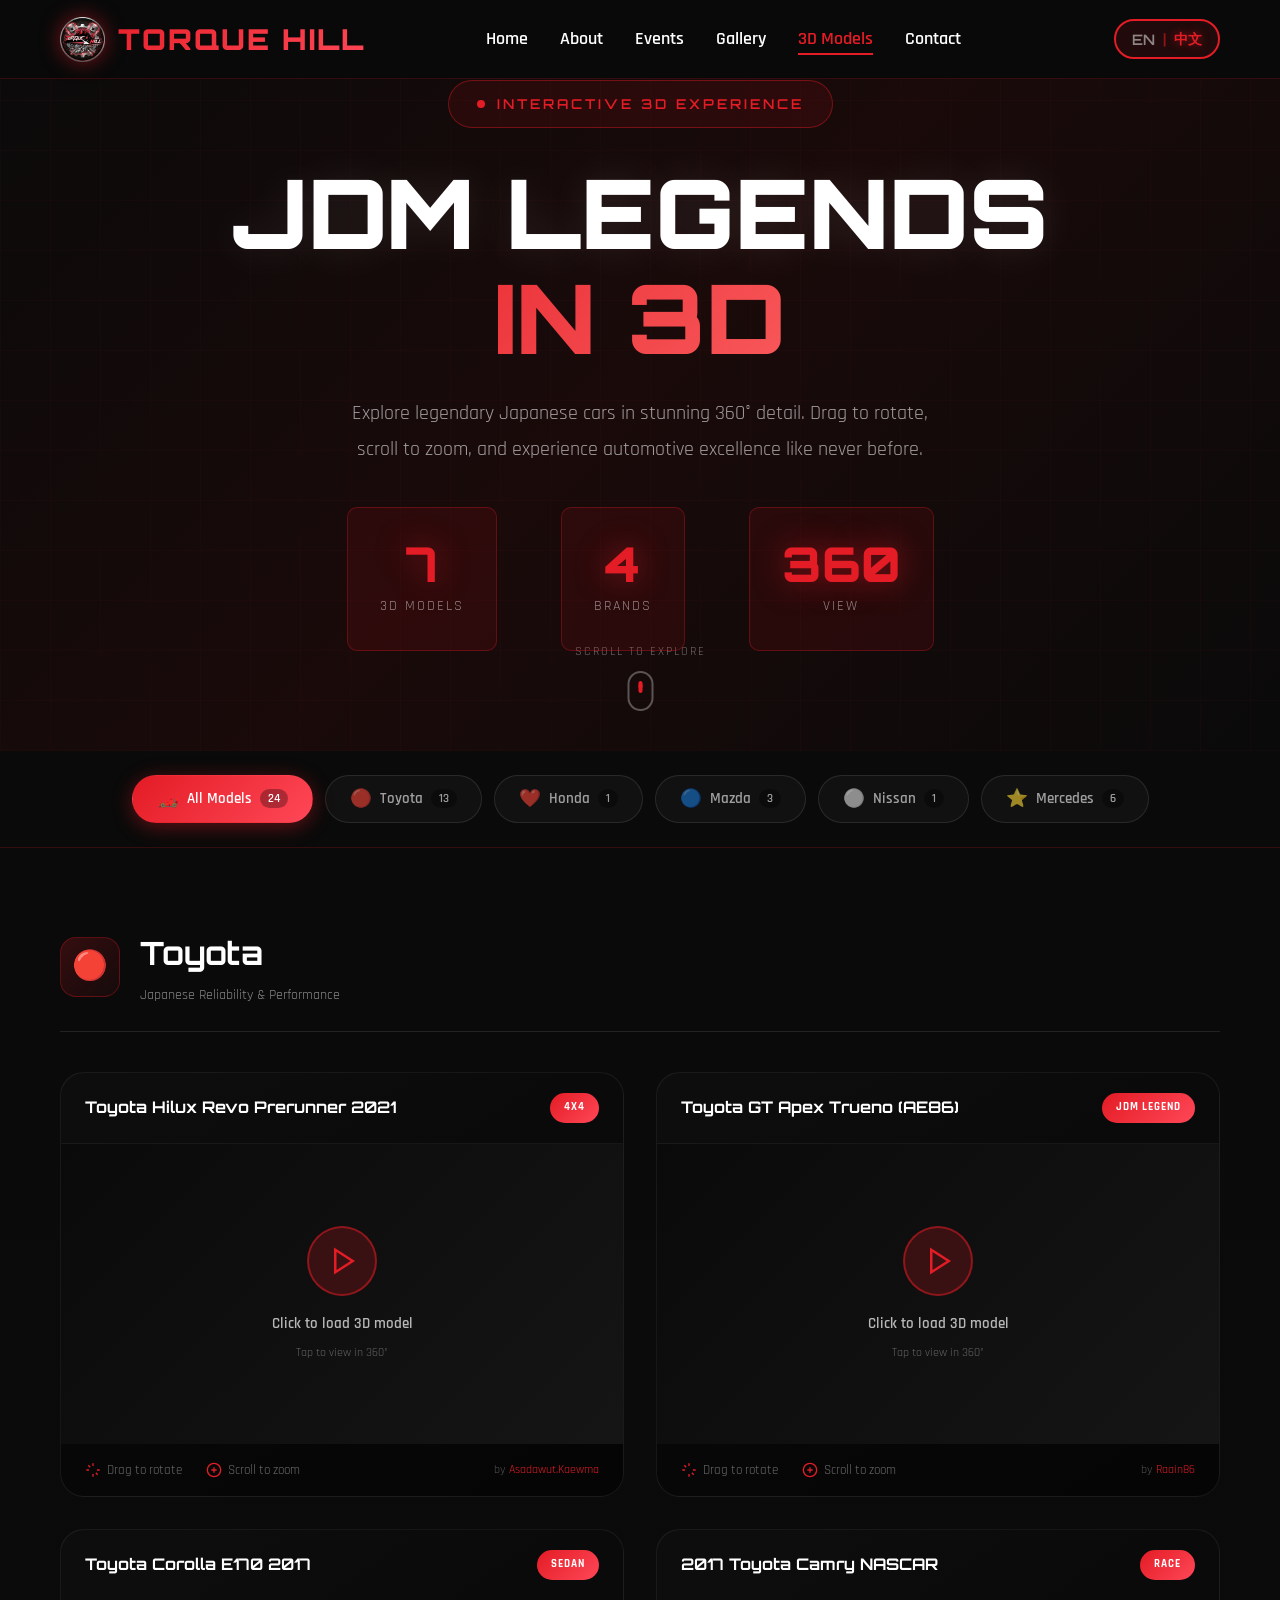
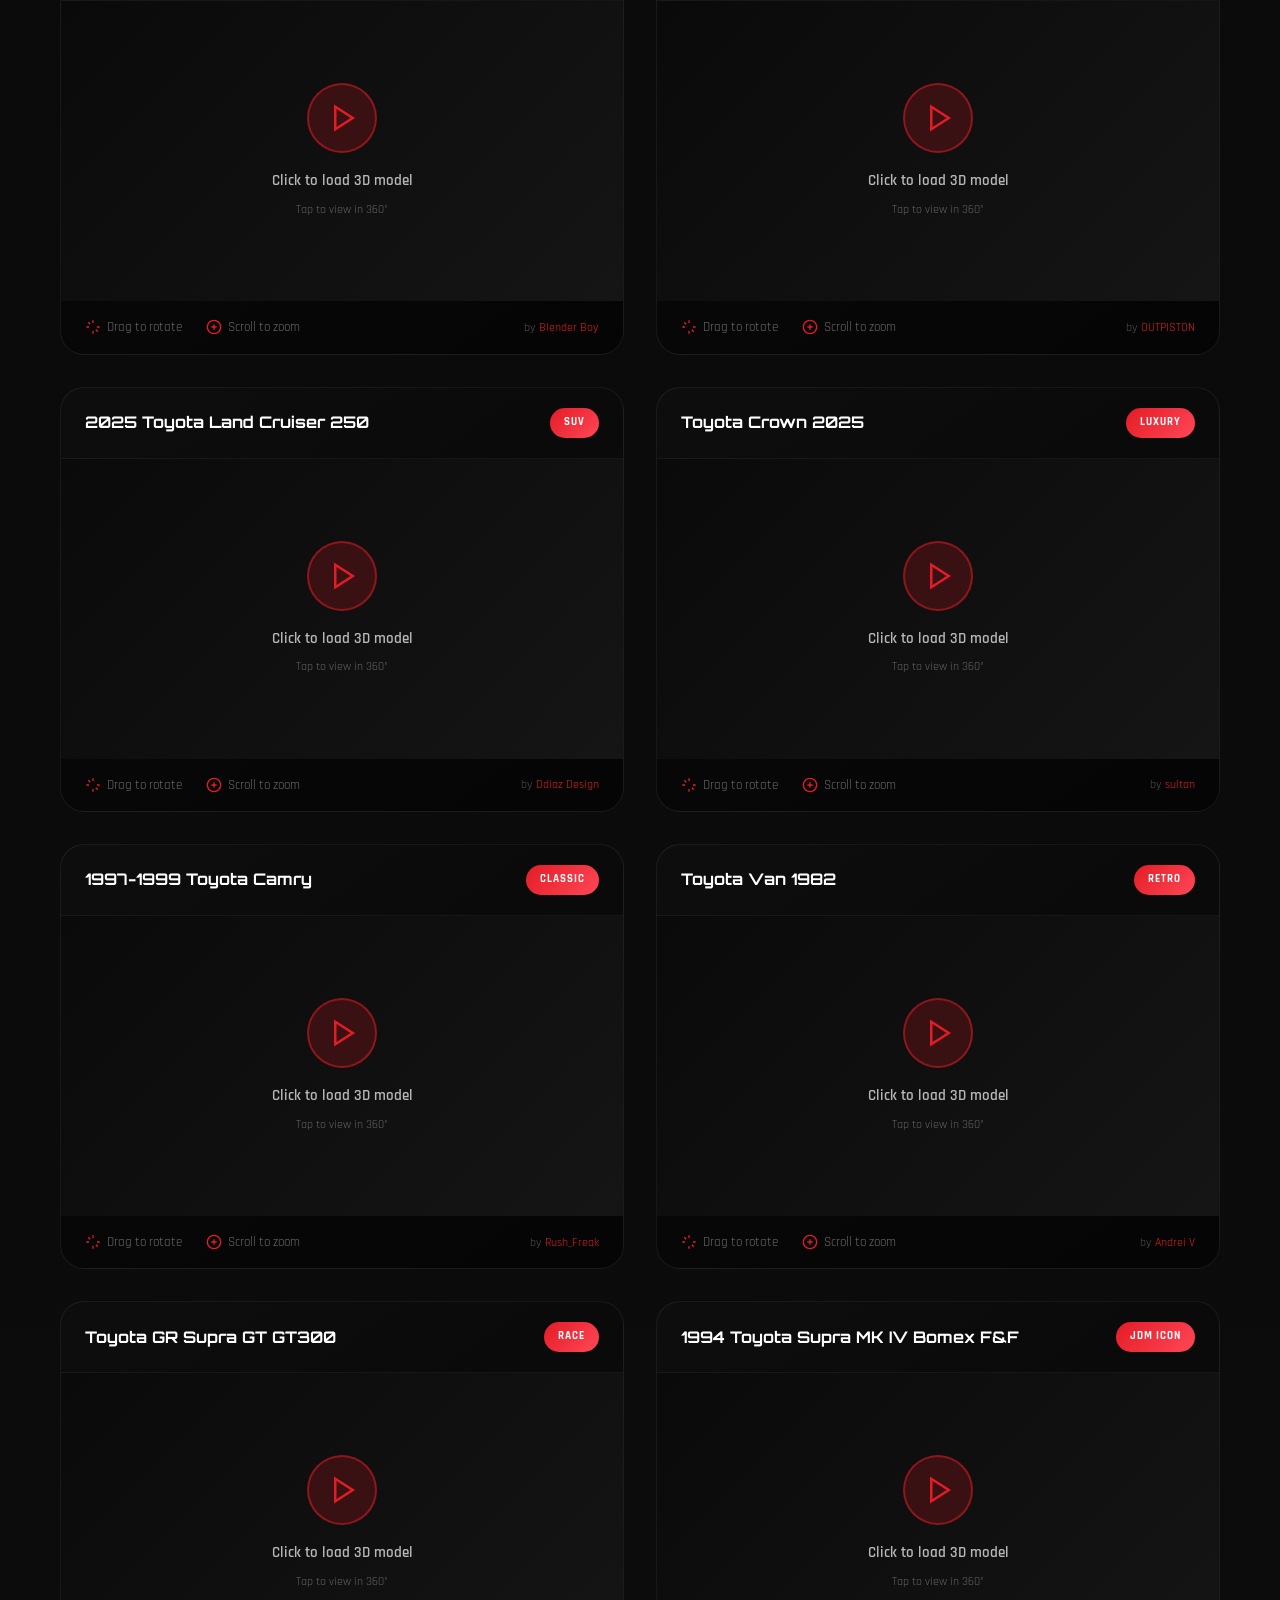
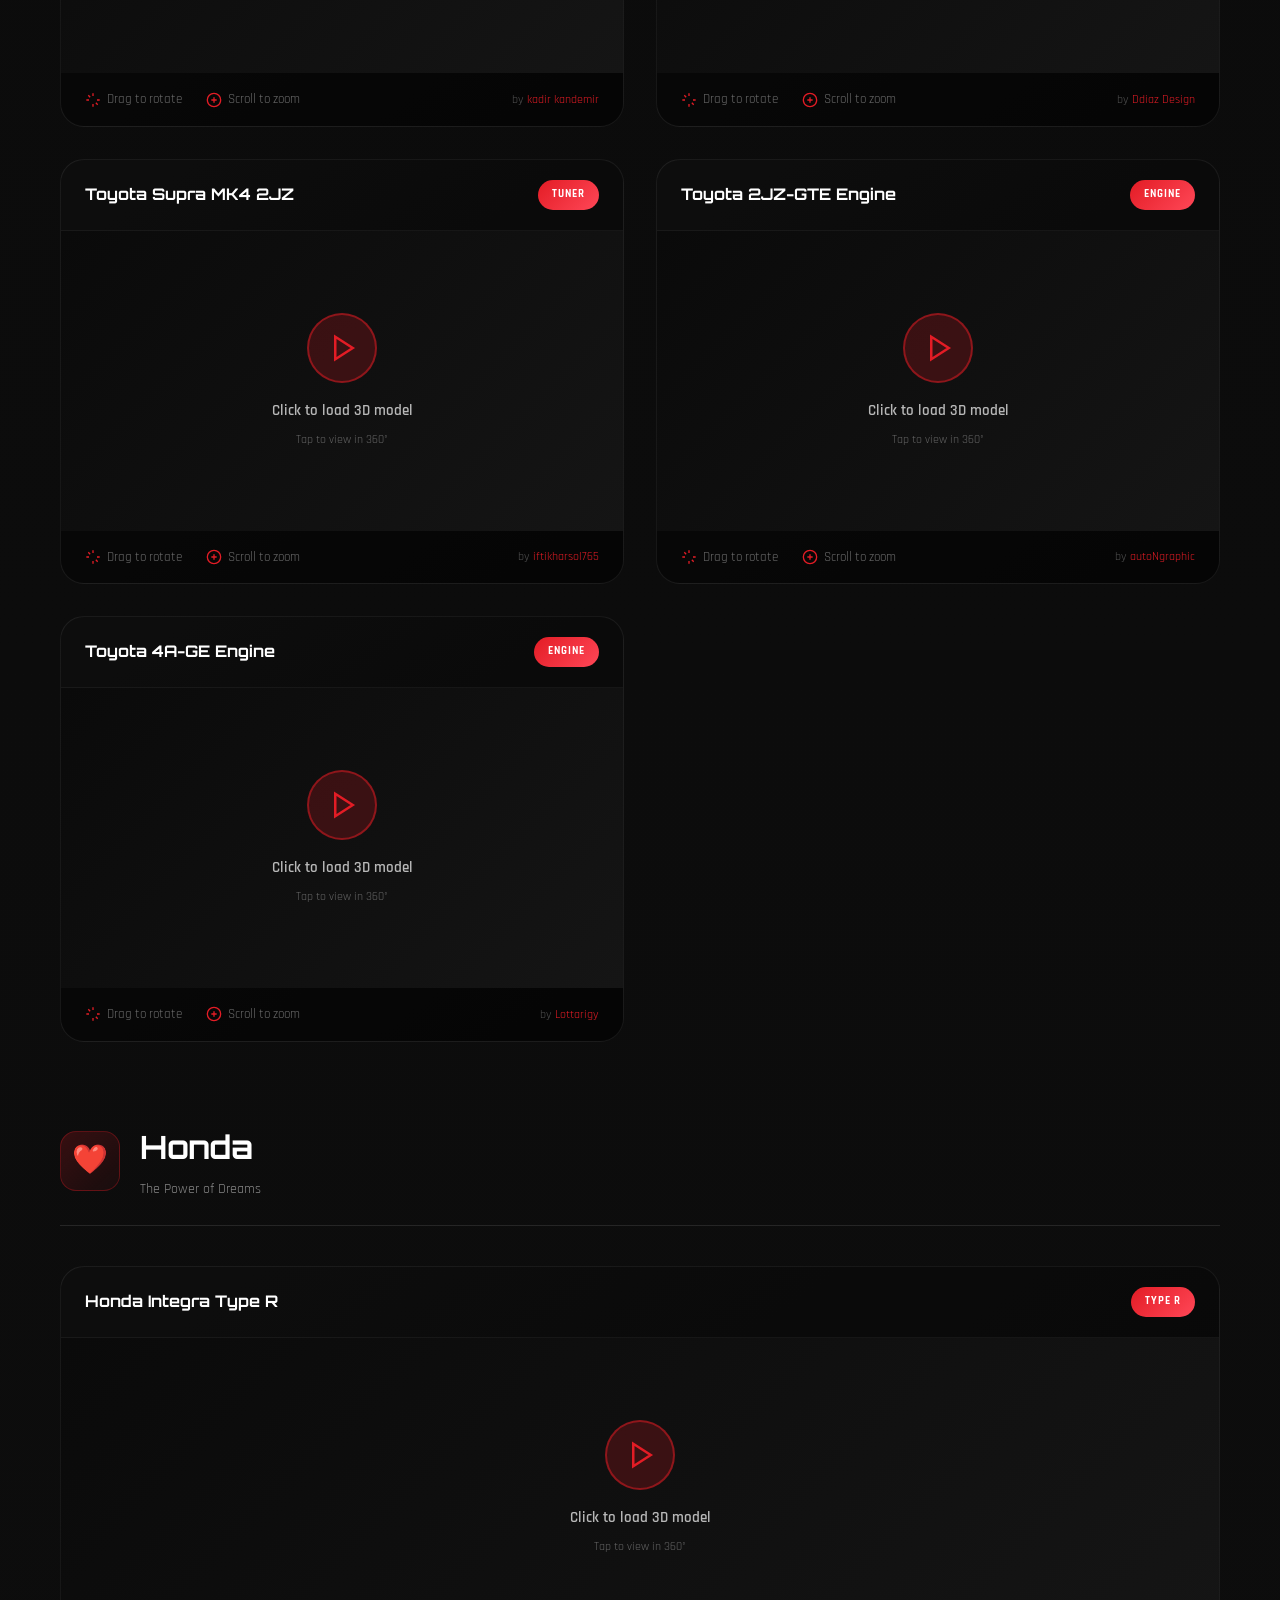
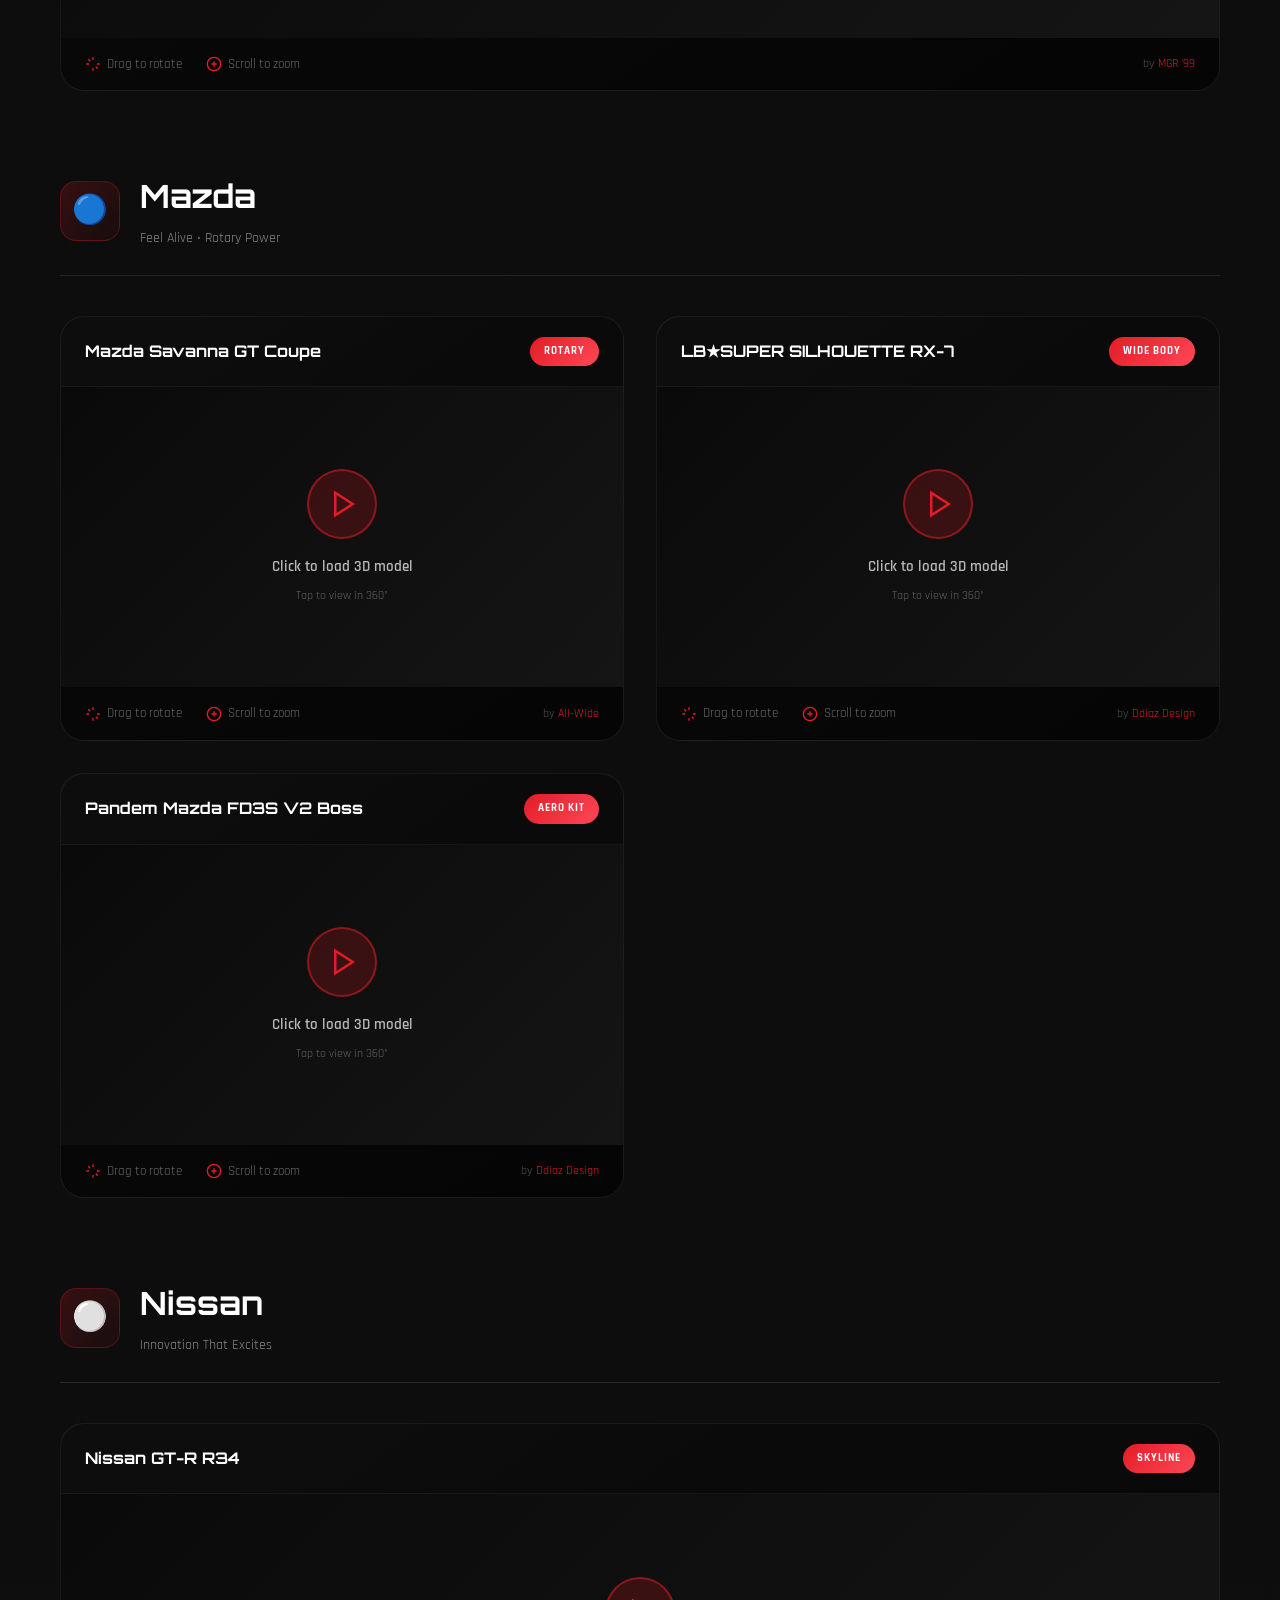
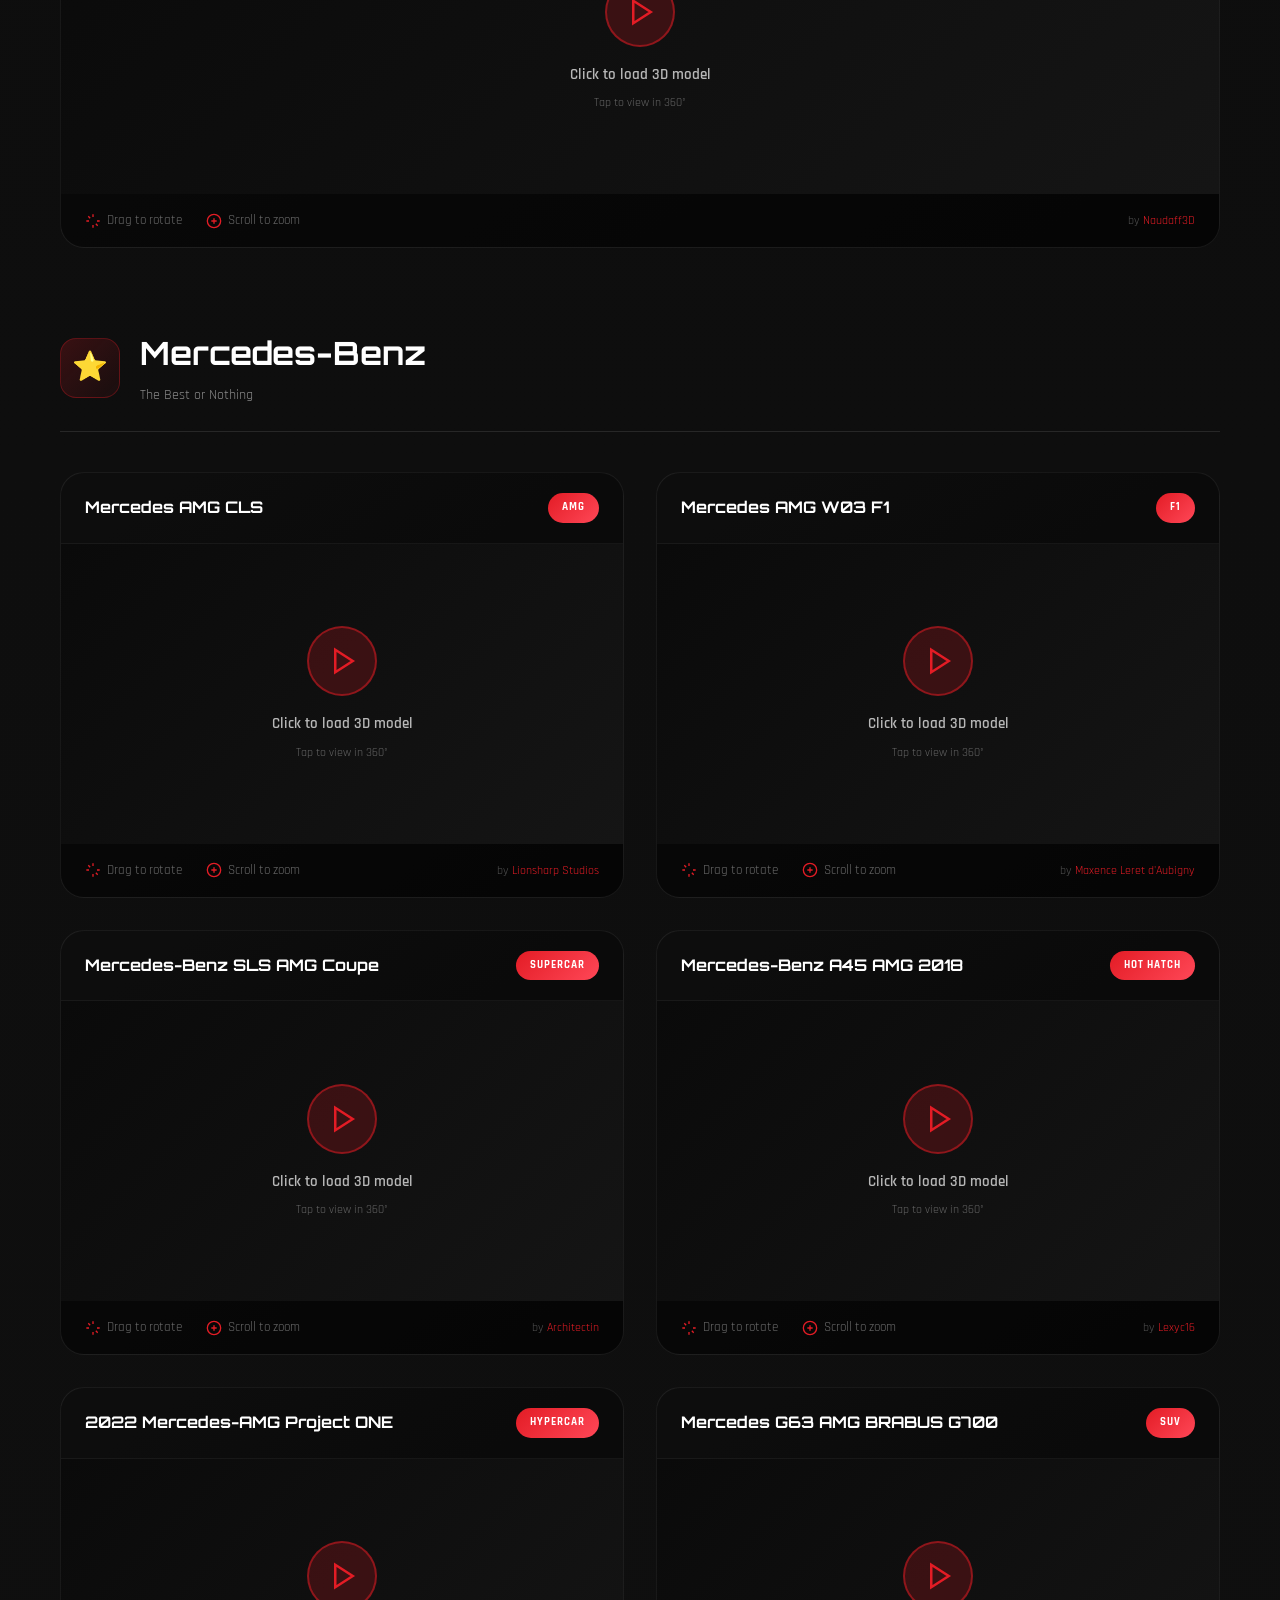
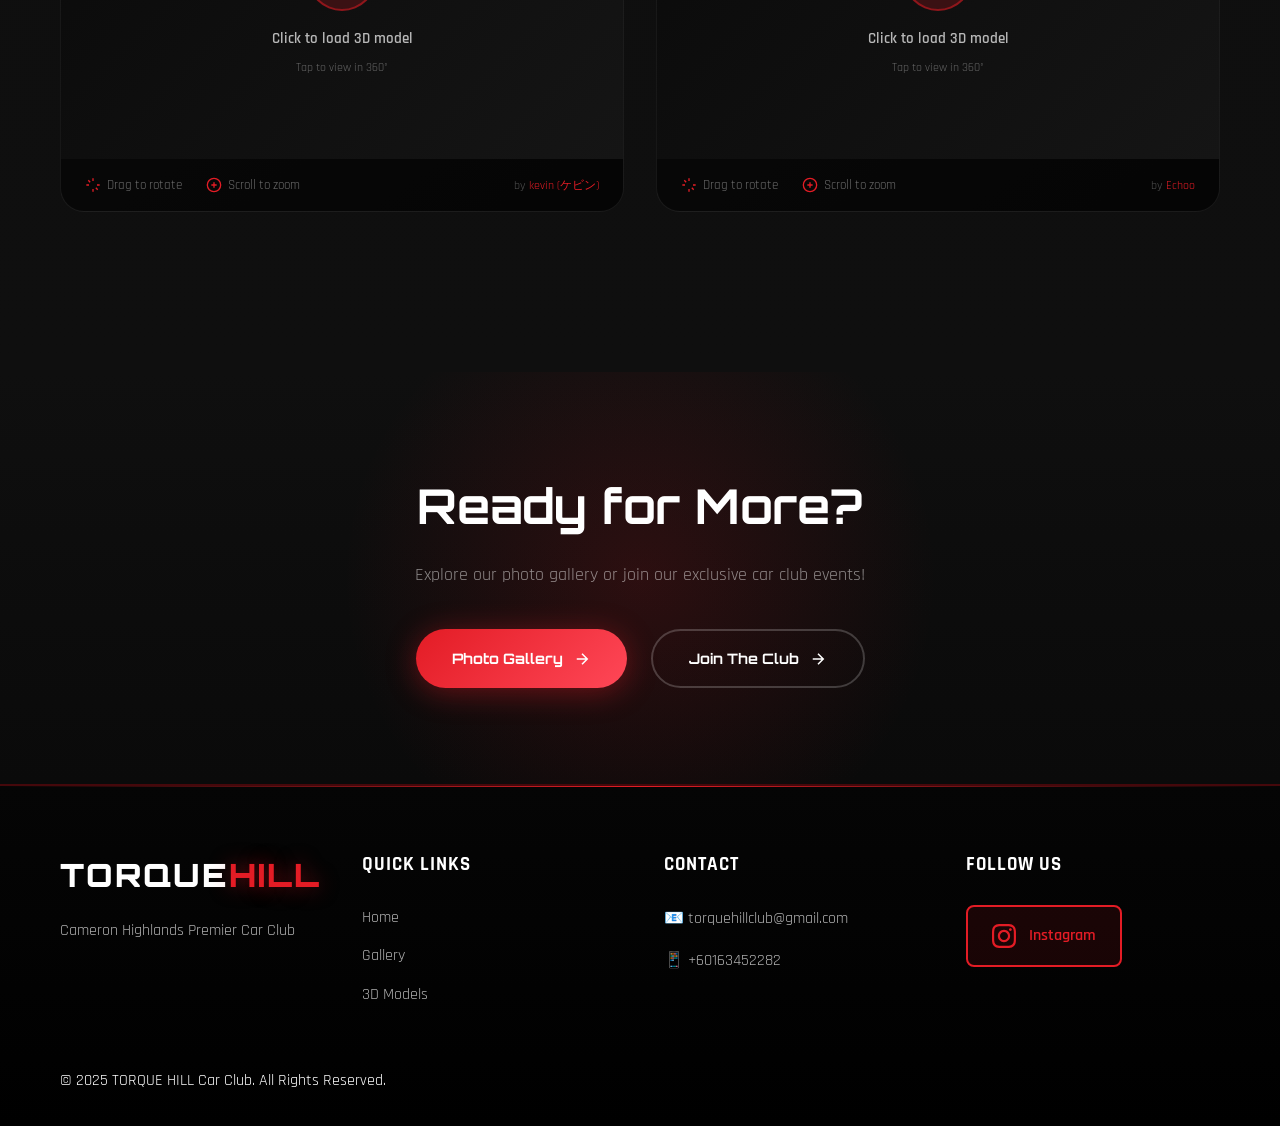
==== commit c3d5c146: "Fix lag: No auto-load, simpler JS, removed blur effects" ====
--- a/3d-models.html
+++ b/3d-models.html
@@ -58,35 +58,9 @@
             pointer-events: none;
         }
 
+        /* Glow orbs hidden for performance */
         .glow-orb {
-            position: absolute;
-            border-radius: 50%;
-            filter: blur(100px);
-        }
-
-        .glow-orb-1 {
-            width: 600px;
-            height: 600px;
-            background: radial-gradient(circle, rgba(227, 28, 37, 0.4) 0%, transparent 70%);
-            top: -200px;
-            left: -200px;
-        }
-
-        .glow-orb-2 {
-            width: 500px;
-            height: 500px;
-            background: radial-gradient(circle, rgba(255, 107, 107, 0.3) 0%, transparent 70%);
-            bottom: -150px;
-            right: -150px;
-        }
-
-        .glow-orb-3 {
-            width: 300px;
-            height: 300px;
-            background: radial-gradient(circle, rgba(227, 28, 37, 0.5) 0%, transparent 70%);
-            top: 50%;
-            left: 50%;
-            transform: translate(-50%, -50%);
+            display: none;
         }
 
         @keyframes orbFloat {
@@ -1139,7 +1113,7 @@
                                 title="Toyota Hilux" 
                                 loading="lazy"
                                 allow="autoplay; fullscreen; xr-spatial-tracking" 
-                                src="https://sketchfab.com/models/04ae6d8e07e84f55a9e1d7e3261be171/embed?autospin=0.3&autostart=1&preload=1&scrollwheel=1&camera=0&ui_theme=dark&ui_infos=0&ui_controls=0&ui_stop=0&ui_inspector=0&ui_watermark_link=0&ui_watermark=0&ui_hint=0&ui_ar=0&ui_help=0&ui_settings=0&ui_vr=0&ui_fullscreen=0&ui_annotations=0&dnt=1">
+                                data-src="https://sketchfab.com/models/04ae6d8e07e84f55a9e1d7e3261be171/embed?autospin=0.3&autostart=1&preload=1&scrollwheel=1&camera=0&ui_theme=dark&ui_infos=0&ui_controls=0&ui_stop=0&ui_inspector=0&ui_watermark_link=0&ui_watermark=0&ui_hint=0&ui_ar=0&ui_help=0&ui_settings=0&ui_vr=0&ui_fullscreen=0&ui_annotations=0&dnt=1">
                             </iframe>
                         </div>
                         <div class="card-bottom-bar">
@@ -1168,7 +1142,7 @@
                                 title="Toyota AE86" 
                                 loading="lazy"
                                 allow="autoplay; fullscreen; xr-spatial-tracking" 
-                                src="https://sketchfab.com/models/552435085b5a4e20a0e89150c3c0f292/embed?autospin=0.3&autostart=1&preload=1&scrollwheel=1&camera=0&ui_theme=dark&ui_infos=0&ui_controls=0&ui_stop=0&ui_inspector=0&ui_watermark_link=0&ui_watermark=0&ui_hint=0&ui_ar=0&ui_help=0&ui_settings=0&ui_vr=0&ui_fullscreen=0&ui_annotations=0&dnt=1">
+                                data-src="https://sketchfab.com/models/552435085b5a4e20a0e89150c3c0f292/embed?autospin=0.3&autostart=1&preload=1&scrollwheel=1&camera=0&ui_theme=dark&ui_infos=0&ui_controls=0&ui_stop=0&ui_inspector=0&ui_watermark_link=0&ui_watermark=0&ui_hint=0&ui_ar=0&ui_help=0&ui_settings=0&ui_vr=0&ui_fullscreen=0&ui_annotations=0&dnt=1">
                             </iframe>
                         </div>
                         <div class="card-bottom-bar">
@@ -1197,7 +1171,7 @@
                                 title="Toyota Corolla E170 2017" 
                                 loading="lazy"
                                 allow="autoplay; fullscreen; xr-spatial-tracking" 
-                                src="https://sketchfab.com/models/d87af59849814c5cb35a0c233f2c2f19/embed?autospin=0.3&autostart=1&preload=1&scrollwheel=1&camera=0&ui_theme=dark&ui_infos=0&ui_controls=0&ui_stop=0&ui_inspector=0&ui_watermark_link=0&ui_watermark=0&ui_hint=0&ui_ar=0&ui_help=0&ui_settings=0&ui_vr=0&ui_fullscreen=0&ui_annotations=0&dnt=1">
+                                data-src="https://sketchfab.com/models/d87af59849814c5cb35a0c233f2c2f19/embed?autospin=0.3&autostart=1&preload=1&scrollwheel=1&camera=0&ui_theme=dark&ui_infos=0&ui_controls=0&ui_stop=0&ui_inspector=0&ui_watermark_link=0&ui_watermark=0&ui_hint=0&ui_ar=0&ui_help=0&ui_settings=0&ui_vr=0&ui_fullscreen=0&ui_annotations=0&dnt=1">
                             </iframe>
                         </div>
                         <div class="card-bottom-bar">
@@ -1226,7 +1200,7 @@
                                 title="2017 Toyota Camry NASCAR" 
                                 loading="lazy"
                                 allow="autoplay; fullscreen; xr-spatial-tracking" 
-                                src="https://sketchfab.com/models/47acf28324194731a3d317d55187248d/embed?autospin=0.3&autostart=1&preload=1&scrollwheel=1&camera=0&ui_theme=dark&ui_infos=0&ui_controls=0&ui_stop=0&ui_inspector=0&ui_watermark_link=0&ui_watermark=0&ui_hint=0&ui_ar=0&ui_help=0&ui_settings=0&ui_vr=0&ui_fullscreen=0&ui_annotations=0&dnt=1">
+                                data-src="https://sketchfab.com/models/47acf28324194731a3d317d55187248d/embed?autospin=0.3&autostart=1&preload=1&scrollwheel=1&camera=0&ui_theme=dark&ui_infos=0&ui_controls=0&ui_stop=0&ui_inspector=0&ui_watermark_link=0&ui_watermark=0&ui_hint=0&ui_ar=0&ui_help=0&ui_settings=0&ui_vr=0&ui_fullscreen=0&ui_annotations=0&dnt=1">
                             </iframe>
                         </div>
                         <div class="card-bottom-bar">
@@ -1255,7 +1229,7 @@
                                 title="2025 Toyota Land Cruiser 250" 
                                 loading="lazy"
                                 allow="autoplay; fullscreen; xr-spatial-tracking" 
-                                src="https://sketchfab.com/models/b53e78d5e3474474a788e7ef4deccda0/embed?autospin=0.3&autostart=1&preload=1&scrollwheel=1&camera=0&ui_theme=dark&ui_infos=0&ui_controls=0&ui_stop=0&ui_inspector=0&ui_watermark_link=0&ui_watermark=0&ui_hint=0&ui_ar=0&ui_help=0&ui_settings=0&ui_vr=0&ui_fullscreen=0&ui_annotations=0&dnt=1">
+                                data-src="https://sketchfab.com/models/b53e78d5e3474474a788e7ef4deccda0/embed?autospin=0.3&autostart=1&preload=1&scrollwheel=1&camera=0&ui_theme=dark&ui_infos=0&ui_controls=0&ui_stop=0&ui_inspector=0&ui_watermark_link=0&ui_watermark=0&ui_hint=0&ui_ar=0&ui_help=0&ui_settings=0&ui_vr=0&ui_fullscreen=0&ui_annotations=0&dnt=1">
                             </iframe>
                         </div>
                         <div class="card-bottom-bar">
@@ -1284,7 +1258,7 @@
                                 title="Toyota Crown 2025" 
                                 loading="lazy"
                                 allow="autoplay; fullscreen; xr-spatial-tracking" 
-                                src="https://sketchfab.com/models/9f48fc0a66e44a69a09fda2f864e5944/embed?autospin=0.3&autostart=1&preload=1&scrollwheel=1&camera=0&ui_theme=dark&ui_infos=0&ui_controls=0&ui_stop=0&ui_inspector=0&ui_watermark_link=0&ui_watermark=0&ui_hint=0&ui_ar=0&ui_help=0&ui_settings=0&ui_vr=0&ui_fullscreen=0&ui_annotations=0&dnt=1">
+                                data-src="https://sketchfab.com/models/9f48fc0a66e44a69a09fda2f864e5944/embed?autospin=0.3&autostart=1&preload=1&scrollwheel=1&camera=0&ui_theme=dark&ui_infos=0&ui_controls=0&ui_stop=0&ui_inspector=0&ui_watermark_link=0&ui_watermark=0&ui_hint=0&ui_ar=0&ui_help=0&ui_settings=0&ui_vr=0&ui_fullscreen=0&ui_annotations=0&dnt=1">
                             </iframe>
                         </div>
                         <div class="card-bottom-bar">
@@ -1313,7 +1287,7 @@
                                 title="1997-1999 Toyota Camry" 
                                 loading="lazy"
                                 allow="autoplay; fullscreen; xr-spatial-tracking" 
-                                src="https://sketchfab.com/models/f0dc4610ad3d49d69a24e3404995ab44/embed?autospin=0.3&autostart=1&preload=1&scrollwheel=1&camera=0&ui_theme=dark&ui_infos=0&ui_controls=0&ui_stop=0&ui_inspector=0&ui_watermark_link=0&ui_watermark=0&ui_hint=0&ui_ar=0&ui_help=0&ui_settings=0&ui_vr=0&ui_fullscreen=0&ui_annotations=0&dnt=1">
+                                data-src="https://sketchfab.com/models/f0dc4610ad3d49d69a24e3404995ab44/embed?autospin=0.3&autostart=1&preload=1&scrollwheel=1&camera=0&ui_theme=dark&ui_infos=0&ui_controls=0&ui_stop=0&ui_inspector=0&ui_watermark_link=0&ui_watermark=0&ui_hint=0&ui_ar=0&ui_help=0&ui_settings=0&ui_vr=0&ui_fullscreen=0&ui_annotations=0&dnt=1">
                             </iframe>
                         </div>
                         <div class="card-bottom-bar">
@@ -1342,7 +1316,7 @@
                                 title="Toyota Van 1982" 
                                 loading="lazy"
                                 allow="autoplay; fullscreen; xr-spatial-tracking" 
-                                src="https://sketchfab.com/models/d3b5955e74cc4c619c4658a0e7104f42/embed?autospin=0.3&autostart=1&preload=1&scrollwheel=1&camera=0&ui_theme=dark&ui_infos=0&ui_controls=0&ui_stop=0&ui_inspector=0&ui_watermark_link=0&ui_watermark=0&ui_hint=0&ui_ar=0&ui_help=0&ui_settings=0&ui_vr=0&ui_fullscreen=0&ui_annotations=0&dnt=1">
+                                data-src="https://sketchfab.com/models/d3b5955e74cc4c619c4658a0e7104f42/embed?autospin=0.3&autostart=1&preload=1&scrollwheel=1&camera=0&ui_theme=dark&ui_infos=0&ui_controls=0&ui_stop=0&ui_inspector=0&ui_watermark_link=0&ui_watermark=0&ui_hint=0&ui_ar=0&ui_help=0&ui_settings=0&ui_vr=0&ui_fullscreen=0&ui_annotations=0&dnt=1">
                             </iframe>
                         </div>
                         <div class="card-bottom-bar">
@@ -1371,7 +1345,7 @@
                                 title="Toyota GR Supra GT GT300" 
                                 loading="lazy"
                                 allow="autoplay; fullscreen; xr-spatial-tracking" 
-                                src="https://sketchfab.com/models/58efbe2b2e144d8e8edfcc0c64e55f88/embed?autospin=0.3&autostart=1&preload=1&scrollwheel=1&camera=0&ui_theme=dark&ui_infos=0&ui_controls=0&ui_stop=0&ui_inspector=0&ui_watermark_link=0&ui_watermark=0&ui_hint=0&ui_ar=0&ui_help=0&ui_settings=0&ui_vr=0&ui_fullscreen=0&ui_annotations=0&dnt=1">
+                                data-src="https://sketchfab.com/models/58efbe2b2e144d8e8edfcc0c64e55f88/embed?autospin=0.3&autostart=1&preload=1&scrollwheel=1&camera=0&ui_theme=dark&ui_infos=0&ui_controls=0&ui_stop=0&ui_inspector=0&ui_watermark_link=0&ui_watermark=0&ui_hint=0&ui_ar=0&ui_help=0&ui_settings=0&ui_vr=0&ui_fullscreen=0&ui_annotations=0&dnt=1">
                             </iframe>
                         </div>
                         <div class="card-bottom-bar">
@@ -1400,7 +1374,7 @@
                                 title="1994 Toyota Supra MK IV Bomex Fast & Furious" 
                                 loading="lazy"
                                 allow="autoplay; fullscreen; xr-spatial-tracking" 
-                                src="https://sketchfab.com/models/126c185845724e0eadb35229677ba44b/embed?autospin=0.3&autostart=1&preload=1&scrollwheel=1&camera=0&ui_theme=dark&ui_infos=0&ui_controls=0&ui_stop=0&ui_inspector=0&ui_watermark_link=0&ui_watermark=0&ui_hint=0&ui_ar=0&ui_help=0&ui_settings=0&ui_vr=0&ui_fullscreen=0&ui_annotations=0&dnt=1">
+                                data-src="https://sketchfab.com/models/126c185845724e0eadb35229677ba44b/embed?autospin=0.3&autostart=1&preload=1&scrollwheel=1&camera=0&ui_theme=dark&ui_infos=0&ui_controls=0&ui_stop=0&ui_inspector=0&ui_watermark_link=0&ui_watermark=0&ui_hint=0&ui_ar=0&ui_help=0&ui_settings=0&ui_vr=0&ui_fullscreen=0&ui_annotations=0&dnt=1">
                             </iframe>
                         </div>
                         <div class="card-bottom-bar">
@@ -1429,7 +1403,7 @@
                                 title="Supra MK4 2JZ" 
                                 loading="lazy"
                                 allow="autoplay; fullscreen; xr-spatial-tracking" 
-                                src="https://sketchfab.com/models/1adccf0783e04b538335ba484c5b7256/embed?autospin=0.3&autostart=1&preload=1&scrollwheel=1&camera=0&ui_theme=dark&ui_infos=0&ui_controls=0&ui_stop=0&ui_inspector=0&ui_watermark_link=0&ui_watermark=0&ui_hint=0&ui_ar=0&ui_help=0&ui_settings=0&ui_vr=0&ui_fullscreen=0&ui_annotations=0&dnt=1">
+                                data-src="https://sketchfab.com/models/1adccf0783e04b538335ba484c5b7256/embed?autospin=0.3&autostart=1&preload=1&scrollwheel=1&camera=0&ui_theme=dark&ui_infos=0&ui_controls=0&ui_stop=0&ui_inspector=0&ui_watermark_link=0&ui_watermark=0&ui_hint=0&ui_ar=0&ui_help=0&ui_settings=0&ui_vr=0&ui_fullscreen=0&ui_annotations=0&dnt=1">
                             </iframe>
                         </div>
                         <div class="card-bottom-bar">
@@ -1458,7 +1432,7 @@
                                 title="Toyota 2JZ GTE Engine" 
                                 loading="lazy"
                                 allow="autoplay; fullscreen; xr-spatial-tracking" 
-                                src="https://sketchfab.com/models/7ebc9741434540c4831453066d7ae057/embed?autospin=0.3&autostart=1&preload=1&scrollwheel=1&camera=0&ui_theme=dark&ui_infos=0&ui_controls=0&ui_stop=0&ui_inspector=0&ui_watermark_link=0&ui_watermark=0&ui_hint=0&ui_ar=0&ui_help=0&ui_settings=0&ui_vr=0&ui_fullscreen=0&ui_annotations=0&dnt=1">
+                                data-src="https://sketchfab.com/models/7ebc9741434540c4831453066d7ae057/embed?autospin=0.3&autostart=1&preload=1&scrollwheel=1&camera=0&ui_theme=dark&ui_infos=0&ui_controls=0&ui_stop=0&ui_inspector=0&ui_watermark_link=0&ui_watermark=0&ui_hint=0&ui_ar=0&ui_help=0&ui_settings=0&ui_vr=0&ui_fullscreen=0&ui_annotations=0&dnt=1">
                             </iframe>
                         </div>
                         <div class="card-bottom-bar">
@@ -1487,7 +1461,7 @@
                                 title="Toyota Engine 4AGE" 
                                 loading="lazy"
                                 allow="autoplay; fullscreen; xr-spatial-tracking" 
-                                src="https://sketchfab.com/models/7614423c647c4d16b59d5862e80bbf29/embed?autospin=0.3&autostart=1&preload=1&scrollwheel=1&camera=0&ui_theme=dark&ui_infos=0&ui_controls=0&ui_stop=0&ui_inspector=0&ui_watermark_link=0&ui_watermark=0&ui_hint=0&ui_ar=0&ui_help=0&ui_settings=0&ui_vr=0&ui_fullscreen=0&ui_annotations=0&dnt=1">
+                                data-src="https://sketchfab.com/models/7614423c647c4d16b59d5862e80bbf29/embed?autospin=0.3&autostart=1&preload=1&scrollwheel=1&camera=0&ui_theme=dark&ui_infos=0&ui_controls=0&ui_stop=0&ui_inspector=0&ui_watermark_link=0&ui_watermark=0&ui_hint=0&ui_ar=0&ui_help=0&ui_settings=0&ui_vr=0&ui_fullscreen=0&ui_annotations=0&dnt=1">
                             </iframe>
                         </div>
                         <div class="card-bottom-bar">
@@ -1528,7 +1502,7 @@
                                 title="Honda Integra Type R" 
                                 loading="lazy"
                                 allow="autoplay; fullscreen; xr-spatial-tracking" 
-                                src="https://sketchfab.com/models/8bee0362b6e14980a529e31b8482b1f1/embed?autospin=0.3&autostart=1&preload=1&scrollwheel=1&camera=0&ui_theme=dark&ui_infos=0&ui_controls=0&ui_stop=0&ui_inspector=0&ui_watermark_link=0&ui_watermark=0&ui_hint=0&ui_ar=0&ui_help=0&ui_settings=0&ui_vr=0&ui_fullscreen=0&ui_annotations=0&dnt=1">
+                                data-src="https://sketchfab.com/models/8bee0362b6e14980a529e31b8482b1f1/embed?autospin=0.3&autostart=1&preload=1&scrollwheel=1&camera=0&ui_theme=dark&ui_infos=0&ui_controls=0&ui_stop=0&ui_inspector=0&ui_watermark_link=0&ui_watermark=0&ui_hint=0&ui_ar=0&ui_help=0&ui_settings=0&ui_vr=0&ui_fullscreen=0&ui_annotations=0&dnt=1">
                             </iframe>
                         </div>
                         <div class="card-bottom-bar">
@@ -1569,7 +1543,7 @@
                                 title="Mazda Savanna GT Coupe" 
                                 loading="lazy"
                                 allow="autoplay; fullscreen; xr-spatial-tracking" 
-                                src="https://sketchfab.com/models/f2cb2bf28c644aadb728d98600440d9d/embed?autospin=0.3&autostart=1&preload=1&scrollwheel=1&camera=0&ui_theme=dark&ui_infos=0&ui_controls=0&ui_stop=0&ui_inspector=0&ui_watermark_link=0&ui_watermark=0&ui_hint=0&ui_ar=0&ui_help=0&ui_settings=0&ui_vr=0&ui_fullscreen=0&ui_annotations=0&dnt=1">
+                                data-src="https://sketchfab.com/models/f2cb2bf28c644aadb728d98600440d9d/embed?autospin=0.3&autostart=1&preload=1&scrollwheel=1&camera=0&ui_theme=dark&ui_infos=0&ui_controls=0&ui_stop=0&ui_inspector=0&ui_watermark_link=0&ui_watermark=0&ui_hint=0&ui_ar=0&ui_help=0&ui_settings=0&ui_vr=0&ui_fullscreen=0&ui_annotations=0&dnt=1">
                             </iframe>
                         </div>
                         <div class="card-bottom-bar">
@@ -1598,7 +1572,7 @@
                                 title="Mazda RX-7 LB" 
                                 loading="lazy"
                                 allow="autoplay; fullscreen; xr-spatial-tracking" 
-                                src="https://sketchfab.com/models/c5c5ad569240468e9f58a8f88e7aaaf0/embed?autospin=0.3&autostart=1&preload=1&scrollwheel=1&camera=0&ui_theme=dark&ui_infos=0&ui_controls=0&ui_stop=0&ui_inspector=0&ui_watermark_link=0&ui_watermark=0&ui_hint=0&ui_ar=0&ui_help=0&ui_settings=0&ui_vr=0&ui_fullscreen=0&ui_annotations=0&dnt=1">
+                                data-src="https://sketchfab.com/models/c5c5ad569240468e9f58a8f88e7aaaf0/embed?autospin=0.3&autostart=1&preload=1&scrollwheel=1&camera=0&ui_theme=dark&ui_infos=0&ui_controls=0&ui_stop=0&ui_inspector=0&ui_watermark_link=0&ui_watermark=0&ui_hint=0&ui_ar=0&ui_help=0&ui_settings=0&ui_vr=0&ui_fullscreen=0&ui_annotations=0&dnt=1">
                             </iframe>
                         </div>
                         <div class="card-bottom-bar">
@@ -1627,7 +1601,7 @@
                                 title="Mazda RX-7 Pandem" 
                                 loading="lazy"
                                 allow="autoplay; fullscreen; xr-spatial-tracking" 
-                                src="https://sketchfab.com/models/6abc9755ce534beb956486f47d32224a/embed?autospin=0.3&autostart=1&preload=1&scrollwheel=1&camera=0&ui_theme=dark&ui_infos=0&ui_controls=0&ui_stop=0&ui_inspector=0&ui_watermark_link=0&ui_watermark=0&ui_hint=0&ui_ar=0&ui_help=0&ui_settings=0&ui_vr=0&ui_fullscreen=0&ui_annotations=0&dnt=1">
+                                data-src="https://sketchfab.com/models/6abc9755ce534beb956486f47d32224a/embed?autospin=0.3&autostart=1&preload=1&scrollwheel=1&camera=0&ui_theme=dark&ui_infos=0&ui_controls=0&ui_stop=0&ui_inspector=0&ui_watermark_link=0&ui_watermark=0&ui_hint=0&ui_ar=0&ui_help=0&ui_settings=0&ui_vr=0&ui_fullscreen=0&ui_annotations=0&dnt=1">
                             </iframe>
                         </div>
                         <div class="card-bottom-bar">
@@ -1668,7 +1642,7 @@
                                 title="Nissan GT-R R34" 
                                 loading="lazy"
                                 allow="autoplay; fullscreen; xr-spatial-tracking" 
-                                src="https://sketchfab.com/models/46dc38bbce08434a9077e65ac750e659/embed?autospin=0.3&autostart=1&preload=1&scrollwheel=1&camera=0&ui_theme=dark&ui_infos=0&ui_controls=0&ui_stop=0&ui_inspector=0&ui_watermark_link=0&ui_watermark=0&ui_hint=0&ui_ar=0&ui_help=0&ui_settings=0&ui_vr=0&ui_fullscreen=0&ui_annotations=0&dnt=1">
+                                data-src="https://sketchfab.com/models/46dc38bbce08434a9077e65ac750e659/embed?autospin=0.3&autostart=1&preload=1&scrollwheel=1&camera=0&ui_theme=dark&ui_infos=0&ui_controls=0&ui_stop=0&ui_inspector=0&ui_watermark_link=0&ui_watermark=0&ui_hint=0&ui_ar=0&ui_help=0&ui_settings=0&ui_vr=0&ui_fullscreen=0&ui_annotations=0&dnt=1">
                             </iframe>
                         </div>
                         <div class="card-bottom-bar">
@@ -1709,7 +1683,7 @@
                                 title="Mercedes AMG CLS" 
                                 loading="lazy"
                                 allow="autoplay; fullscreen; xr-spatial-tracking" 
-                                src="https://sketchfab.com/models/88b9a904632e42d18254aa6bf5f43344/embed?autospin=0.3&autostart=1&preload=1&scrollwheel=1&camera=0&ui_theme=dark&ui_infos=0&ui_controls=0&ui_stop=0&ui_inspector=0&ui_watermark_link=0&ui_watermark=0&ui_hint=0&ui_ar=0&ui_help=0&ui_settings=0&ui_vr=0&ui_fullscreen=0&ui_annotations=0&dnt=1">
+                                data-src="https://sketchfab.com/models/88b9a904632e42d18254aa6bf5f43344/embed?autospin=0.3&autostart=1&preload=1&scrollwheel=1&camera=0&ui_theme=dark&ui_infos=0&ui_controls=0&ui_stop=0&ui_inspector=0&ui_watermark_link=0&ui_watermark=0&ui_hint=0&ui_ar=0&ui_help=0&ui_settings=0&ui_vr=0&ui_fullscreen=0&ui_annotations=0&dnt=1">
                             </iframe>
                         </div>
                         <div class="card-bottom-bar">
@@ -1738,7 +1712,7 @@
                                 title="Mercedes AMG W03" 
                                 loading="lazy"
                                 allow="autoplay; fullscreen; xr-spatial-tracking" 
-                                src="https://sketchfab.com/models/2c5582dca7d6436ab986e00814554a2a/embed?autospin=0.3&autostart=1&preload=1&scrollwheel=1&camera=0&ui_theme=dark&ui_infos=0&ui_controls=0&ui_stop=0&ui_inspector=0&ui_watermark_link=0&ui_watermark=0&ui_hint=0&ui_ar=0&ui_help=0&ui_settings=0&ui_vr=0&ui_fullscreen=0&ui_annotations=0&dnt=1">
+                                data-src="https://sketchfab.com/models/2c5582dca7d6436ab986e00814554a2a/embed?autospin=0.3&autostart=1&preload=1&scrollwheel=1&camera=0&ui_theme=dark&ui_infos=0&ui_controls=0&ui_stop=0&ui_inspector=0&ui_watermark_link=0&ui_watermark=0&ui_hint=0&ui_ar=0&ui_help=0&ui_settings=0&ui_vr=0&ui_fullscreen=0&ui_annotations=0&dnt=1">
                             </iframe>
                         </div>
                         <div class="card-bottom-bar">
@@ -1767,7 +1741,7 @@
                                 title="Mercedes-Benz SLS AMG Coupe" 
                                 loading="lazy"
                                 allow="autoplay; fullscreen; xr-spatial-tracking" 
-                                src="https://sketchfab.com/models/ecacfcd3eb124d85b3e80f8e9c5ba26a/embed?autospin=0.3&autostart=1&preload=1&scrollwheel=1&camera=0&ui_theme=dark&ui_infos=0&ui_controls=0&ui_stop=0&ui_inspector=0&ui_watermark_link=0&ui_watermark=0&ui_hint=0&ui_ar=0&ui_help=0&ui_settings=0&ui_vr=0&ui_fullscreen=0&ui_annotations=0&dnt=1">
+                                data-src="https://sketchfab.com/models/ecacfcd3eb124d85b3e80f8e9c5ba26a/embed?autospin=0.3&autostart=1&preload=1&scrollwheel=1&camera=0&ui_theme=dark&ui_infos=0&ui_controls=0&ui_stop=0&ui_inspector=0&ui_watermark_link=0&ui_watermark=0&ui_hint=0&ui_ar=0&ui_help=0&ui_settings=0&ui_vr=0&ui_fullscreen=0&ui_annotations=0&dnt=1">
                             </iframe>
                         </div>
                         <div class="card-bottom-bar">
@@ -1796,7 +1770,7 @@
                                 title="Mercedes-Benz A45 AMG 2018" 
                                 loading="lazy"
                                 allow="autoplay; fullscreen; xr-spatial-tracking" 
-                                src="https://sketchfab.com/models/9482f251f9c34a6e91d7777db5934cfc/embed?autospin=0.3&autostart=1&preload=1&scrollwheel=1&camera=0&ui_theme=dark&ui_infos=0&ui_controls=0&ui_stop=0&ui_inspector=0&ui_watermark_link=0&ui_watermark=0&ui_hint=0&ui_ar=0&ui_help=0&ui_settings=0&ui_vr=0&ui_fullscreen=0&ui_annotations=0&dnt=1">
+                                data-src="https://sketchfab.com/models/9482f251f9c34a6e91d7777db5934cfc/embed?autospin=0.3&autostart=1&preload=1&scrollwheel=1&camera=0&ui_theme=dark&ui_infos=0&ui_controls=0&ui_stop=0&ui_inspector=0&ui_watermark_link=0&ui_watermark=0&ui_hint=0&ui_ar=0&ui_help=0&ui_settings=0&ui_vr=0&ui_fullscreen=0&ui_annotations=0&dnt=1">
                             </iframe>
                         </div>
                         <div class="card-bottom-bar">
@@ -1825,7 +1799,7 @@
                                 title="2022 Mercedes-AMG Project ONE" 
                                 loading="lazy"
                                 allow="autoplay; fullscreen; xr-spatial-tracking" 
-                                src="https://sketchfab.com/models/f43c294909a84c7a9f3981111a5aa506/embed?autospin=0.3&autostart=1&preload=1&scrollwheel=1&camera=0&ui_theme=dark&ui_infos=0&ui_controls=0&ui_stop=0&ui_inspector=0&ui_watermark_link=0&ui_watermark=0&ui_hint=0&ui_ar=0&ui_help=0&ui_settings=0&ui_vr=0&ui_fullscreen=0&ui_annotations=0&dnt=1">
+                                data-src="https://sketchfab.com/models/f43c294909a84c7a9f3981111a5aa506/embed?autospin=0.3&autostart=1&preload=1&scrollwheel=1&camera=0&ui_theme=dark&ui_infos=0&ui_controls=0&ui_stop=0&ui_inspector=0&ui_watermark_link=0&ui_watermark=0&ui_hint=0&ui_ar=0&ui_help=0&ui_settings=0&ui_vr=0&ui_fullscreen=0&ui_annotations=0&dnt=1">
                             </iframe>
                         </div>
                         <div class="card-bottom-bar">
@@ -1854,7 +1828,7 @@
                                 title="Mercedes-Benz G63 AMG BRABUS G700" 
                                 loading="lazy"
                                 allow="autoplay; fullscreen; xr-spatial-tracking" 
-                                src="https://sketchfab.com/models/a53e0e45b4b64dc6a65f4eeb016f01f2/embed?autospin=0.3&autostart=1&preload=1&scrollwheel=1&camera=0&ui_theme=dark&ui_infos=0&ui_controls=0&ui_stop=0&ui_inspector=0&ui_watermark_link=0&ui_watermark=0&ui_hint=0&ui_ar=0&ui_help=0&ui_settings=0&ui_vr=0&ui_fullscreen=0&ui_annotations=0&dnt=1">
+                                data-src="https://sketchfab.com/models/a53e0e45b4b64dc6a65f4eeb016f01f2/embed?autospin=0.3&autostart=1&preload=1&scrollwheel=1&camera=0&ui_theme=dark&ui_infos=0&ui_controls=0&ui_stop=0&ui_inspector=0&ui_watermark_link=0&ui_watermark=0&ui_hint=0&ui_ar=0&ui_help=0&ui_settings=0&ui_vr=0&ui_fullscreen=0&ui_annotations=0&dnt=1">
                             </iframe>
                         </div>
                         <div class="card-bottom-bar">
@@ -1939,25 +1913,14 @@
 
     <script src="script.js"></script>
     <script>
-        // Optimized 3D Model Loading System - Click to Load + Smart Unloading
+        // Lightweight 3D Model Loading - Click to Load Only
         (function() {
-            const MAX_ACTIVE_MODELS = 8; // Allow more models to stay loaded
-            const activeModels = new Set();
             const modelCards = document.querySelectorAll('.model-showcase-card');
 
-            // Setup each card with click-to-load functionality
             modelCards.forEach((card) => {
                 const viewer = card.querySelector('.card-viewer');
                 const iframe = viewer.querySelector('iframe');
                 
-                // Store src and remove it immediately to prevent loading
-                const src = iframe.src || iframe.getAttribute('data-src');
-                if (src && src.includes('sketchfab.com')) {
-                    iframe.setAttribute('data-src', src);
-                    iframe.removeAttribute('src');
-                    iframe.src = 'about:blank';
-                }
-
                 // Create click-to-load overlay
                 const loader = document.createElement('div');
                 loader.className = 'model-loader';
@@ -1968,126 +1931,27 @@
                         </svg>
                     </div>
                     <div class="loader-text">Click to load 3D model</div>
-                    <div class="loader-hint">Saves bandwidth & memory</div>
+                    <div class="loader-hint">Tap to view in 360°</div>
                 `;
                 viewer.insertBefore(loader, iframe);
 
-                // Click to load functionality
-                loader.addEventListener('click', function() {
-                    loadModel(card, viewer, iframe, loader);
-                });
+                // Click to load
+                loader.onclick = function() {
+                    const src = iframe.getAttribute('data-src');
+                    if (!src || iframe.classList.contains('loaded')) return;
+
+                    loader.innerHTML = `
+                        <div class="loader-spinner"></div>
+                        <div class="loader-text">Loading...</div>
+                    `;
+
+                    iframe.src = src;
+                    iframe.onload = function() {
+                        iframe.classList.add('loaded');
+                        loader.classList.add('hidden');
+                    };
+                };
             });
-
-            // Load a single model
-            function loadModel(card, viewer, iframe, loader) {
-                const src = iframe.getAttribute('data-src');
-                if (!src || iframe.classList.contains('loaded')) return;
-
-                // Only unload if we have way too many models (soft limit)
-                if (activeModels.size >= MAX_ACTIVE_MODELS) {
-                    // Only unload models that are far from viewport
-                    unloadDistantModels(card);
-                }
-
-                // Show loading state
-                loader.innerHTML = `
-                    <div class="loader-spinner"></div>
-                    <div class="loader-text">Loading 3D model...</div>
-                    <div class="loader-hint">Please wait</div>
-                `;
-
-                // Load the model
-                iframe.src = src;
-                activeModels.add(card);
-
-                iframe.onload = function() {
-                    iframe.classList.add('loaded');
-                    loader.classList.add('hidden');
-                    card.classList.add('model-active');
-                };
-
-                iframe.onerror = function() {
-                    loader.innerHTML = `
-                        <div class="load-icon error">!</div>
-                        <div class="loader-text">Failed to load</div>
-                        <div class="loader-hint">Click to retry</div>
-                    `;
-                    activeModels.delete(card);
-                };
-            }
-            
-            // Only unload models that are far from viewport (not visible)
-            function unloadDistantModels(currentCard) {
-                const viewportTop = window.scrollY;
-                const viewportBottom = viewportTop + window.innerHeight;
-                const buffer = window.innerHeight * 3; // 3 viewport heights buffer
-
-                activeModels.forEach(card => {
-                    if (card === currentCard) return;
-                    
-                    const rect = card.getBoundingClientRect();
-                    const cardTop = rect.top + viewportTop;
-                    const cardBottom = cardTop + rect.height;
-
-                    // Only unload if really far away
-                    if (cardBottom < viewportTop - buffer || cardTop > viewportBottom + buffer) {
-                        unloadModel(card);
-                    }
-                });
-            }
-
-            // Unload a model to free resources
-            function unloadModel(card) {
-                const viewer = card.querySelector('.card-viewer');
-                const iframe = viewer.querySelector('iframe');
-                const loader = viewer.querySelector('.model-loader');
-
-                // Reset iframe
-                iframe.src = 'about:blank';
-                iframe.classList.remove('loaded');
-                card.classList.remove('model-active');
-
-                // Reset loader
-                loader.classList.remove('hidden');
-                loader.innerHTML = `
-                    <div class="load-icon">
-                        <svg viewBox="0 0 24 24" fill="none" stroke="currentColor" stroke-width="2">
-                            <polygon points="5 3 19 12 5 21 5 3"></polygon>
-                        </svg>
-                    </div>
-                    <div class="loader-text">Click to load 3D model</div>
-                    <div class="loader-hint">Model unloaded to save memory</div>
-                `;
-
-                // Re-add click listener
-                loader.addEventListener('click', function() {
-                    loadModel(card, viewer, iframe, loader);
-                });
-
-                activeModels.delete(card);
-            }
-
-            // Auto-unload models that are far out of view
-            let scrollTimeout;
-            window.addEventListener('scroll', function() {
-                clearTimeout(scrollTimeout);
-                scrollTimeout = setTimeout(() => {
-                    const viewportTop = window.scrollY;
-                    const viewportBottom = viewportTop + window.innerHeight;
-
-                    activeModels.forEach(card => {
-                        const rect = card.getBoundingClientRect();
-                        const cardTop = rect.top + viewportTop;
-                        const cardBottom = cardTop + rect.height;
-
-                        // Unload if more than 2 viewport heights away
-                        const buffer = window.innerHeight * 2;
-                        if (cardBottom < viewportTop - buffer || cardTop > viewportBottom + buffer) {
-                            unloadModel(card);
-                        }
-                    });
-                }, 300);
-            }, { passive: true });
         })();
     </script>
 
@@ -2105,30 +1969,17 @@
                     filterPills.forEach(p => p.classList.remove('active'));
                     this.classList.add('active');
                     
-                    // Filter categories
-                    brandCategories.forEach((category, index) => {
+                    // Filter categories - simple show/hide
+                    brandCategories.forEach(category => {
                         if (filter === 'all' || category.getAttribute('data-brand') === filter) {
                             category.style.display = 'block';
-                            category.style.animation = `fadeInUp 0.5s ease ${index * 0.1}s backwards`;
                         } else {
                             category.style.display = 'none';
                         }
                     });
                 });
             });
-
-            // Smooth scroll for anchor links
-            document.querySelectorAll('a[href^="#"]').forEach(anchor => {
-                anchor.addEventListener('click', function(e) {
-                    e.preventDefault();
-                    const target = document.querySelector(this.getAttribute('href'));
-                    if (target) {
-                        target.scrollIntoView({ behavior: 'smooth' });
-                    }
-                });
-            });
         });
     </script>
 </body>
-</html>
-
+</html>
